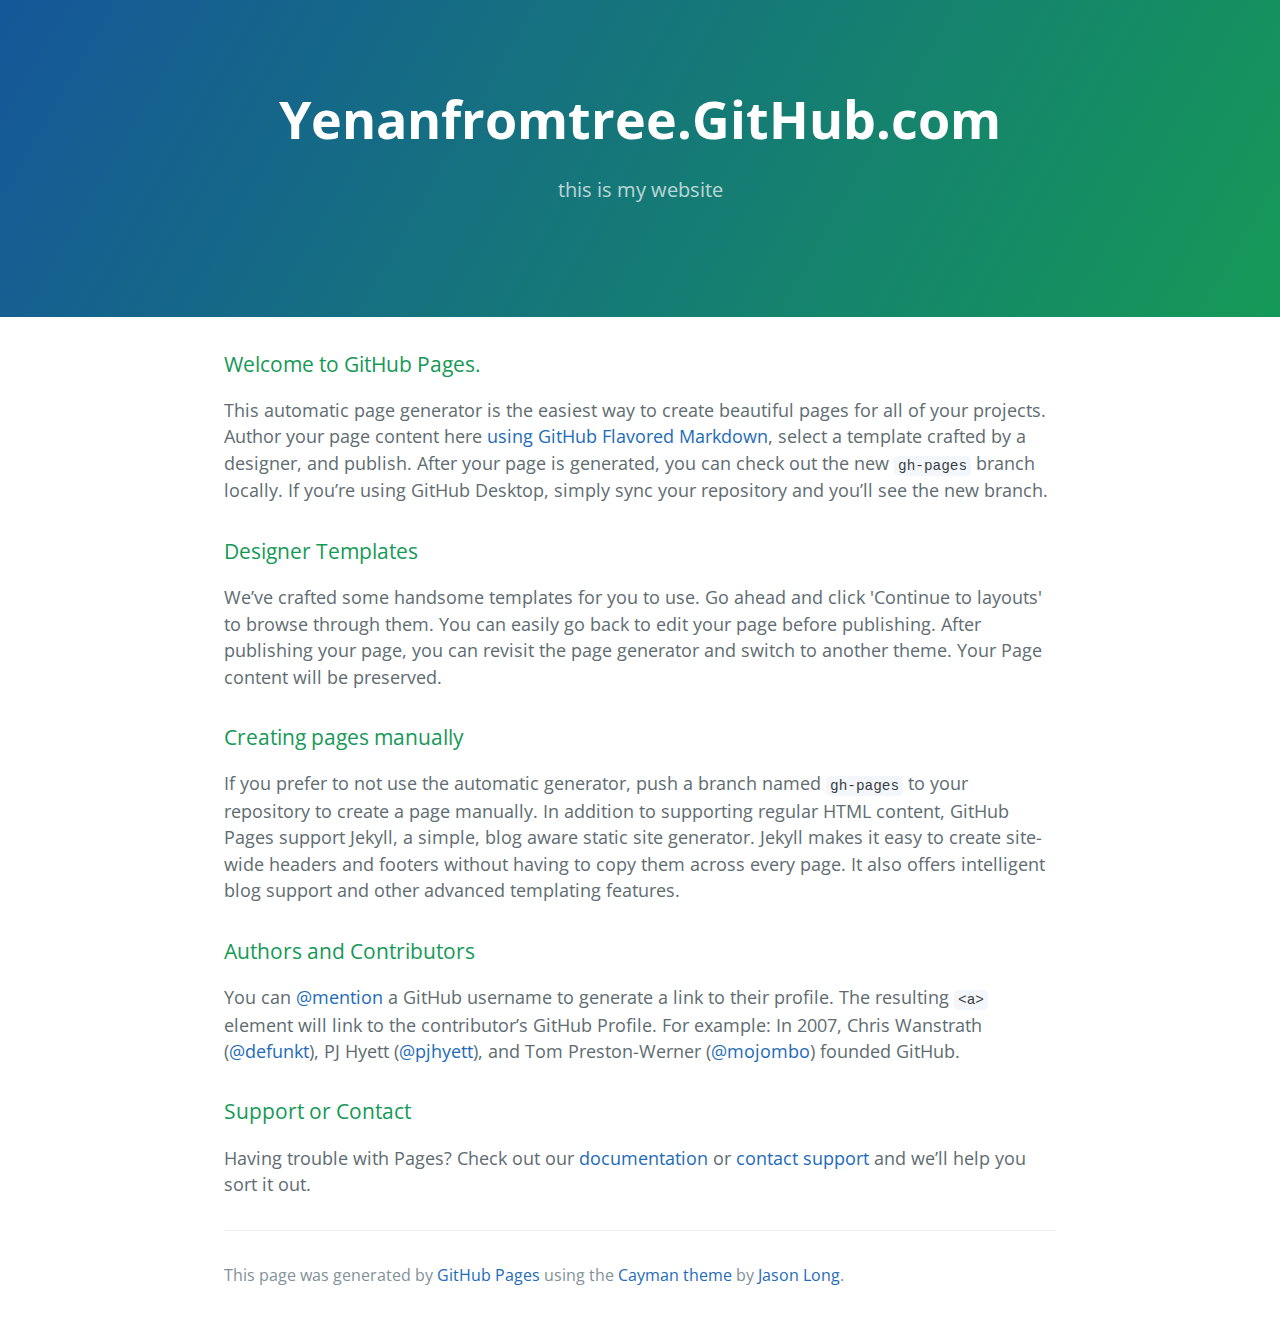
==== index.html @ e23f9ce5 "Replace master branch with page content via GitHub" ====
<!DOCTYPE html>
<html lang="en-us">
  <head>
    <meta charset="UTF-8">
    <title>Yenanfromtree.GitHub.com by yenanfromtree</title>
    <meta name="viewport" content="width=device-width, initial-scale=1">
    <link rel="stylesheet" type="text/css" href="stylesheets/normalize.css" media="screen">
    <link href='https://fonts.googleapis.com/css?family=Open+Sans:400,700' rel='stylesheet' type='text/css'>
    <link rel="stylesheet" type="text/css" href="stylesheets/stylesheet.css" media="screen">
    <link rel="stylesheet" type="text/css" href="stylesheets/github-light.css" media="screen">
  </head>
  <body>
    <section class="page-header">
      <h1 class="project-name">Yenanfromtree.GitHub.com</h1>
      <h2 class="project-tagline">this is my website</h2>
    </section>

    <section class="main-content">
      <h3>
<a id="welcome-to-github-pages" class="anchor" href="#welcome-to-github-pages" aria-hidden="true"><span class="octicon octicon-link"></span></a>Welcome to GitHub Pages.</h3>

<p>This automatic page generator is the easiest way to create beautiful pages for all of your projects. Author your page content here <a href="https://guides.github.com/features/mastering-markdown/">using GitHub Flavored Markdown</a>, select a template crafted by a designer, and publish. After your page is generated, you can check out the new <code>gh-pages</code> branch locally. If you’re using GitHub Desktop, simply sync your repository and you’ll see the new branch.</p>

<h3>
<a id="designer-templates" class="anchor" href="#designer-templates" aria-hidden="true"><span class="octicon octicon-link"></span></a>Designer Templates</h3>

<p>We’ve crafted some handsome templates for you to use. Go ahead and click 'Continue to layouts' to browse through them. You can easily go back to edit your page before publishing. After publishing your page, you can revisit the page generator and switch to another theme. Your Page content will be preserved.</p>

<h3>
<a id="creating-pages-manually" class="anchor" href="#creating-pages-manually" aria-hidden="true"><span class="octicon octicon-link"></span></a>Creating pages manually</h3>

<p>If you prefer to not use the automatic generator, push a branch named <code>gh-pages</code> to your repository to create a page manually. In addition to supporting regular HTML content, GitHub Pages support Jekyll, a simple, blog aware static site generator. Jekyll makes it easy to create site-wide headers and footers without having to copy them across every page. It also offers intelligent blog support and other advanced templating features.</p>

<h3>
<a id="authors-and-contributors" class="anchor" href="#authors-and-contributors" aria-hidden="true"><span class="octicon octicon-link"></span></a>Authors and Contributors</h3>

<p>You can <a href="https://github.com/blog/821" class="user-mention">@mention</a> a GitHub username to generate a link to their profile. The resulting <code>&lt;a&gt;</code> element will link to the contributor’s GitHub Profile. For example: In 2007, Chris Wanstrath (<a href="https://github.com/defunkt" class="user-mention">@defunkt</a>), PJ Hyett (<a href="https://github.com/pjhyett" class="user-mention">@pjhyett</a>), and Tom Preston-Werner (<a href="https://github.com/mojombo" class="user-mention">@mojombo</a>) founded GitHub.</p>

<h3>
<a id="support-or-contact" class="anchor" href="#support-or-contact" aria-hidden="true"><span class="octicon octicon-link"></span></a>Support or Contact</h3>

<p>Having trouble with Pages? Check out our <a href="https://help.github.com/pages">documentation</a> or <a href="https://github.com/contact">contact support</a> and we’ll help you sort it out.</p>

      <footer class="site-footer">

        <span class="site-footer-credits">This page was generated by <a href="https://pages.github.com">GitHub Pages</a> using the <a href="https://github.com/jasonlong/cayman-theme">Cayman theme</a> by <a href="https://twitter.com/jasonlong">Jason Long</a>.</span>
      </footer>

    </section>

  
  </body>
</html>
---- stylesheets/stylesheet.css ----
* {
  box-sizing: border-box; }

body {
  padding: 0;
  margin: 0;
  font-family: "Open Sans", "Helvetica Neue", Helvetica, Arial, sans-serif;
  font-size: 16px;
  line-height: 1.5;
  color: #606c71; }

a {
  color: #1e6bb8;
  text-decoration: none; }
  a:hover {
    text-decoration: underline; }

.btn {
  display: inline-block;
  margin-bottom: 1rem;
  color: rgba(255, 255, 255, 0.7);
  background-color: rgba(255, 255, 255, 0.08);
  border-color: rgba(255, 255, 255, 0.2);
  border-style: solid;
  border-width: 1px;
  border-radius: 0.3rem;
  transition: color 0.2s, background-color 0.2s, border-color 0.2s; }
  .btn + .btn {
    margin-left: 1rem; }

.btn:hover {
  color: rgba(255, 255, 255, 0.8);
  text-decoration: none;
  background-color: rgba(255, 255, 255, 0.2);
  border-color: rgba(255, 255, 255, 0.3); }

@media screen and (min-width: 64em) {
  .btn {
    padding: 0.75rem 1rem; } }

@media screen and (min-width: 42em) and (max-width: 64em) {
  .btn {
    padding: 0.6rem 0.9rem;
    font-size: 0.9rem; } }

@media screen and (max-width: 42em) {
  .btn {
    display: block;
    width: 100%;
    padding: 0.75rem;
    font-size: 0.9rem; }
    .btn + .btn {
      margin-top: 1rem;
      margin-left: 0; } }

.page-header {
  color: #fff;
  text-align: center;
  background-color: #159957;
  background-image: linear-gradient(120deg, #155799, #159957); }

@media screen and (min-width: 64em) {
  .page-header {
    padding: 5rem 6rem; } }

@media screen and (min-width: 42em) and (max-width: 64em) {
  .page-header {
    padding: 3rem 4rem; } }

@media screen and (max-width: 42em) {
  .page-header {
    padding: 2rem 1rem; } }

.project-name {
  margin-top: 0;
  margin-bottom: 0.1rem; }

@media screen and (min-width: 64em) {
  .project-name {
    font-size: 3.25rem; } }

@media screen and (min-width: 42em) and (max-width: 64em) {
  .project-name {
    font-size: 2.25rem; } }

@media screen and (max-width: 42em) {
  .project-name {
    font-size: 1.75rem; } }

.project-tagline {
  margin-bottom: 2rem;
  font-weight: normal;
  opacity: 0.7; }

@media screen and (min-width: 64em) {
  .project-tagline {
    font-size: 1.25rem; } }

@media screen and (min-width: 42em) and (max-width: 64em) {
  .project-tagline {
    font-size: 1.15rem; } }

@media screen and (max-width: 42em) {
  .project-tagline {
    font-size: 1rem; } }

.main-content :first-child {
  margin-top: 0; }
.main-content img {
  max-width: 100%; }
.main-content h1, .main-content h2, .main-content h3, .main-content h4, .main-content h5, .main-content h6 {
  margin-top: 2rem;
  margin-bottom: 1rem;
  font-weight: normal;
  color: #159957; }
.main-content p {
  margin-bottom: 1em; }
.main-content code {
  padding: 2px 4px;
  font-family: Consolas, "Liberation Mono", Menlo, Courier, monospace;
  font-size: 0.9rem;
  color: #383e41;
  background-color: #f3f6fa;
  border-radius: 0.3rem; }
.main-content pre {
  padding: 0.8rem;
  margin-top: 0;
  margin-bottom: 1rem;
  font: 1rem Consolas, "Liberation Mono", Menlo, Courier, monospace;
  color: #567482;
  word-wrap: normal;
  background-color: #f3f6fa;
  border: solid 1px #dce6f0;
  border-radius: 0.3rem; }
  .main-content pre > code {
    padding: 0;
    margin: 0;
    font-size: 0.9rem;
    color: #567482;
    word-break: normal;
    white-space: pre;
    background: transparent;
    border: 0; }
.main-content .highlight {
  margin-bottom: 1rem; }
  .main-content .highlight pre {
    margin-bottom: 0;
    word-break: normal; }
.main-content .highlight pre, .main-content pre {
  padding: 0.8rem;
  overflow: auto;
  font-size: 0.9rem;
  line-height: 1.45;
  border-radius: 0.3rem; }
.main-content pre code, .main-content pre tt {
  display: inline;
  max-width: initial;
  padding: 0;
  margin: 0;
  overflow: initial;
  line-height: inherit;
  word-wrap: normal;
  background-color: transparent;
  border: 0; }
  .main-content pre code:before, .main-content pre code:after, .main-content pre tt:before, .main-content pre tt:after {
    content: normal; }
.main-content ul, .main-content ol {
  margin-top: 0; }
.main-content blockquote {
  padding: 0 1rem;
  margin-left: 0;
  color: #819198;
  border-left: 0.3rem solid #dce6f0; }
  .main-content blockquote > :first-child {
    margin-top: 0; }
  .main-content blockquote > :last-child {
    margin-bottom: 0; }
.main-content table {
  display: block;
  width: 100%;
  overflow: auto;
  word-break: normal;
  word-break: keep-all; }
  .main-content table th {
    font-weight: bold; }
  .main-content table th, .main-content table td {
    padding: 0.5rem 1rem;
    border: 1px solid #e9ebec; }
.main-content dl {
  padding: 0; }
  .main-content dl dt {
    padding: 0;
    margin-top: 1rem;
    font-size: 1rem;
    font-weight: bold; }
  .main-content dl dd {
    padding: 0;
    margin-bottom: 1rem; }
.main-content hr {
  height: 2px;
  padding: 0;
  margin: 1rem 0;
  background-color: #eff0f1;
  border: 0; }

@media screen and (min-width: 64em) {
  .main-content {
    max-width: 64rem;
    padding: 2rem 6rem;
    margin: 0 auto;
    font-size: 1.1rem; } }

@media screen and (min-width: 42em) and (max-width: 64em) {
  .main-content {
    padding: 2rem 4rem;
    font-size: 1.1rem; } }

@media screen and (max-width: 42em) {
  .main-content {
    padding: 2rem 1rem;
    font-size: 1rem; } }

.site-footer {
  padding-top: 2rem;
  margin-top: 2rem;
  border-top: solid 1px #eff0f1; }

.site-footer-owner {
  display: block;
  font-weight: bold; }

.site-footer-credits {
  color: #819198; }

@media screen and (min-width: 64em) {
  .site-footer {
    font-size: 1rem; } }

@media screen and (min-width: 42em) and (max-width: 64em) {
  .site-footer {
    font-size: 1rem; } }

@media screen and (max-width: 42em) {
  .site-footer {
    font-size: 0.9rem; } }
---- stylesheets/github-light.css ----
/*
   Copyright 2014 GitHub Inc.

   Licensed under the Apache License, Version 2.0 (the "License");
   you may not use this file except in compliance with the License.
   You may obtain a copy of the License at

       http://www.apache.org/licenses/LICENSE-2.0

   Unless required by applicable law or agreed to in writing, software
   distributed under the License is distributed on an "AS IS" BASIS,
   WITHOUT WARRANTIES OR CONDITIONS OF ANY KIND, either express or implied.
   See the License for the specific language governing permissions and
   limitations under the License.

*/

.pl-c /* comment */ {
  color: #969896;
}

.pl-c1      /* constant, markup.raw, meta.diff.header, meta.module-reference, meta.property-name, support, support.constant, support.variable, variable.other.constant */,
.pl-s .pl-v /* string variable */ {
  color: #0086b3;
}

.pl-e  /* entity */,
.pl-en /* entity.name */ {
  color: #795da3;
}

.pl-s .pl-s1 /* string source */,
.pl-smi      /* storage.modifier.import, storage.modifier.package, storage.type.java, variable.other, variable.parameter.function */ {
  color: #333;
}

.pl-ent /* entity.name.tag */ {
  color: #63a35c;
}

.pl-k /* keyword, storage, storage.type */ {
  color: #a71d5d;
}

.pl-pds              /* punctuation.definition.string, string.regexp.character-class */,
.pl-s                /* string */,
.pl-s .pl-pse .pl-s1 /* string punctuation.section.embedded source */,
.pl-sr               /* string.regexp */,
.pl-sr .pl-cce       /* string.regexp constant.character.escape */,
.pl-sr .pl-sra       /* string.regexp string.regexp.arbitrary-repitition */,
.pl-sr .pl-sre       /* string.regexp source.ruby.embedded */ {
  color: #183691;
}

.pl-v /* variable */ {
  color: #ed6a43;
}

.pl-id /* invalid.deprecated */ {
  color: #b52a1d;
}

.pl-ii /* invalid.illegal */ {
  background-color: #b52a1d;
  color: #f8f8f8;
}

.pl-sr .pl-cce /* string.regexp constant.character.escape */ {
  color: #63a35c;
  font-weight: bold;
}

.pl-ml /* markup.list */ {
  color: #693a17;
}

.pl-mh        /* markup.heading */,
.pl-mh .pl-en /* markup.heading entity.name */,
.pl-ms        /* meta.separator */ {
  color: #1d3e81;
  font-weight: bold;
}

.pl-mq /* markup.quote */ {
  color: #008080;
}

.pl-mi /* markup.italic */ {
  color: #333;
  font-style: italic;
}

.pl-mb /* markup.bold */ {
  color: #333;
  font-weight: bold;
}

.pl-md /* markup.deleted, meta.diff.header.from-file */ {
  background-color: #ffecec;
  color: #bd2c00;
}

.pl-mi1 /* markup.inserted, meta.diff.header.to-file */ {
  background-color: #eaffea;
  color: #55a532;
}

.pl-mdr /* meta.diff.range */ {
  color: #795da3;
  font-weight: bold;
}

.pl-mo /* meta.output */ {
  color: #1d3e81;
}
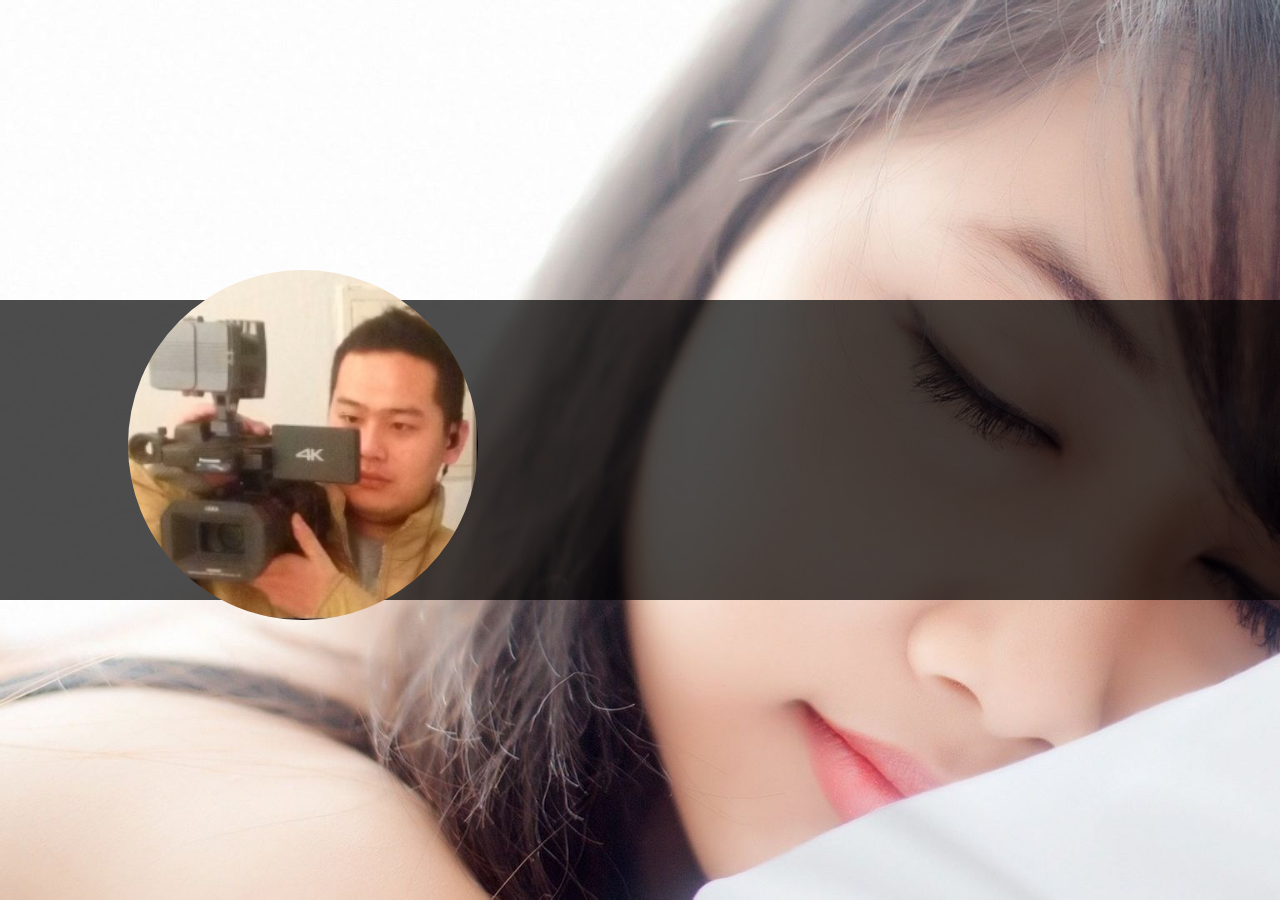
==== commit c5862a03: "update some file" ====
--- a/index.html
+++ b/index.html
@@ -1,53 +1,55 @@
-<!DOCTYPE html>
-<html lang="en-us">
-  <head>
-    <meta charset="UTF-8">
-    <title>Yenanfromtree.GitHub.com by yenanfromtree</title>
-    <meta name="viewport" content="width=device-width, initial-scale=1">
-    <link rel="stylesheet" type="text/css" href="stylesheets/normalize.css" media="screen">
-    <link href='https://fonts.googleapis.com/css?family=Open+Sans:400,700' rel='stylesheet' type='text/css'>
-    <link rel="stylesheet" type="text/css" href="stylesheets/stylesheet.css" media="screen">
-    <link rel="stylesheet" type="text/css" href="stylesheets/github-light.css" media="screen">
-  </head>
-  <body>
-    <section class="page-header">
-      <h1 class="project-name">Yenanfromtree.GitHub.com</h1>
-      <h2 class="project-tagline">this is my website</h2>
-    </section>
-
-    <section class="main-content">
-      <h3>
-<a id="welcome-to-github-pages" class="anchor" href="#welcome-to-github-pages" aria-hidden="true"><span class="octicon octicon-link"></span></a>Welcome to GitHub Pages.</h3>
-
-<p>This automatic page generator is the easiest way to create beautiful pages for all of your projects. Author your page content here <a href="https://guides.github.com/features/mastering-markdown/">using GitHub Flavored Markdown</a>, select a template crafted by a designer, and publish. After your page is generated, you can check out the new <code>gh-pages</code> branch locally. If you’re using GitHub Desktop, simply sync your repository and you’ll see the new branch.</p>
-
-<h3>
-<a id="designer-templates" class="anchor" href="#designer-templates" aria-hidden="true"><span class="octicon octicon-link"></span></a>Designer Templates</h3>
-
-<p>We’ve crafted some handsome templates for you to use. Go ahead and click 'Continue to layouts' to browse through them. You can easily go back to edit your page before publishing. After publishing your page, you can revisit the page generator and switch to another theme. Your Page content will be preserved.</p>
-
-<h3>
-<a id="creating-pages-manually" class="anchor" href="#creating-pages-manually" aria-hidden="true"><span class="octicon octicon-link"></span></a>Creating pages manually</h3>
-
-<p>If you prefer to not use the automatic generator, push a branch named <code>gh-pages</code> to your repository to create a page manually. In addition to supporting regular HTML content, GitHub Pages support Jekyll, a simple, blog aware static site generator. Jekyll makes it easy to create site-wide headers and footers without having to copy them across every page. It also offers intelligent blog support and other advanced templating features.</p>
-
-<h3>
-<a id="authors-and-contributors" class="anchor" href="#authors-and-contributors" aria-hidden="true"><span class="octicon octicon-link"></span></a>Authors and Contributors</h3>
-
-<p>You can <a href="https://github.com/blog/821" class="user-mention">@mention</a> a GitHub username to generate a link to their profile. The resulting <code>&lt;a&gt;</code> element will link to the contributor’s GitHub Profile. For example: In 2007, Chris Wanstrath (<a href="https://github.com/defunkt" class="user-mention">@defunkt</a>), PJ Hyett (<a href="https://github.com/pjhyett" class="user-mention">@pjhyett</a>), and Tom Preston-Werner (<a href="https://github.com/mojombo" class="user-mention">@mojombo</a>) founded GitHub.</p>
-
-<h3>
-<a id="support-or-contact" class="anchor" href="#support-or-contact" aria-hidden="true"><span class="octicon octicon-link"></span></a>Support or Contact</h3>
-
-<p>Having trouble with Pages? Check out our <a href="https://help.github.com/pages">documentation</a> or <a href="https://github.com/contact">contact support</a> and we’ll help you sort it out.</p>
-
-      <footer class="site-footer">
-
-        <span class="site-footer-credits">This page was generated by <a href="https://pages.github.com">GitHub Pages</a> using the <a href="https://github.com/jasonlong/cayman-theme">Cayman theme</a> by <a href="https://twitter.com/jasonlong">Jason Long</a>.</span>
-      </footer>
-
-    </section>
-
-  
-  </body>
-</html>
+<!-- code by 叶川川 -->    	
+<!doctype html> 
+<html> 
+<head> 
+    <meta charset="utf-8"> 
+    <meta name="description" content="网页描述" />
+    <meta name="Keywords" content="关键字" />
+    <style>
+    	*{margin: 0;padding: 0;list-style: none;}
+    	html,body{height: 100%;}
+    	.main{height: 100%;width: 100%;position: relative;overflow: hidden;}
+		.wrap{height: 100%;width: 100%;position: absolute;top: 0;left: 0;}
+		.w100{height: 100%;width: 100%;background: url(./images/p5.jpg);background-size: cover;}
+		.bgv{height: auto;}
+		.posmain{width: 100%;height: 300px;position: absolute;top: 50%;left: 0;margin-top: -150px;}
+		.main-bg{width: 100%;height: 300px;background: black;opacity: 0.7;position: absolute;top: 0;left: 0;}
+		.header{overflow: hidden;}
+		.main-tx{width: 350px;height: 350px;background: #fff;border-radius: 50%;position: absolute;top: -10%;left: 10%;background: url(./images/me.jpg)no-repeat;background-size: cover;opacity: 1;transition-duration: 2s;}
+		.main-tx:hover{transform: rotate(360deg);background: url(./images/ewm.png);background-size: cover;}
+    </style>
+    <script src="./js/move.js"></script>
+    <script>
+    	window.onload=function(){
+    		var owrap=document.getElementById('wrap');
+    		var oh=document.getElementById('header');
+    		var n=0;
+    		document.onclick=function(){
+    			var t=oh.offsetHeight;
+    			n+=t;
+    			move(owrap,{top:(-n)});
+    		}
+    	}
+    </script>
+</head>
+<body>
+    <div class="main">
+    	<div class="wrap" id="wrap">
+	    	<div class="w100 header" id="header">
+	    		<video autoplay loop poster="polina.jpg" class="bgv"style="width: 100%;"> 
+				 <source src="video.webm" type="video/webm">  
+				<source src="video.mp4" type="video/mp4"></video>
+				<div class="posmain">
+					<div class="main-bg"></div>
+					<div class="main-tx" id="tx"></div>
+				</div>
+	    	</div>
+	    	<div class="w100 skill"id="skill"><h2>技能</h2></div>
+	    	<div class="w100 cssworks"id="cssworks"><h2>css作品</h2></div>
+	    	<div class="w100 jsworks" id="jsworks"><h2>js作品</h2></div>
+	    	<div class="w100 html5works"id="h5works"><h2>h5作品</h2></div>
+	    	<div class="w100 contact" id="contact"><h2>练习方式</h2></div>
+    	</div>
+    </div>
+</body>
+</html>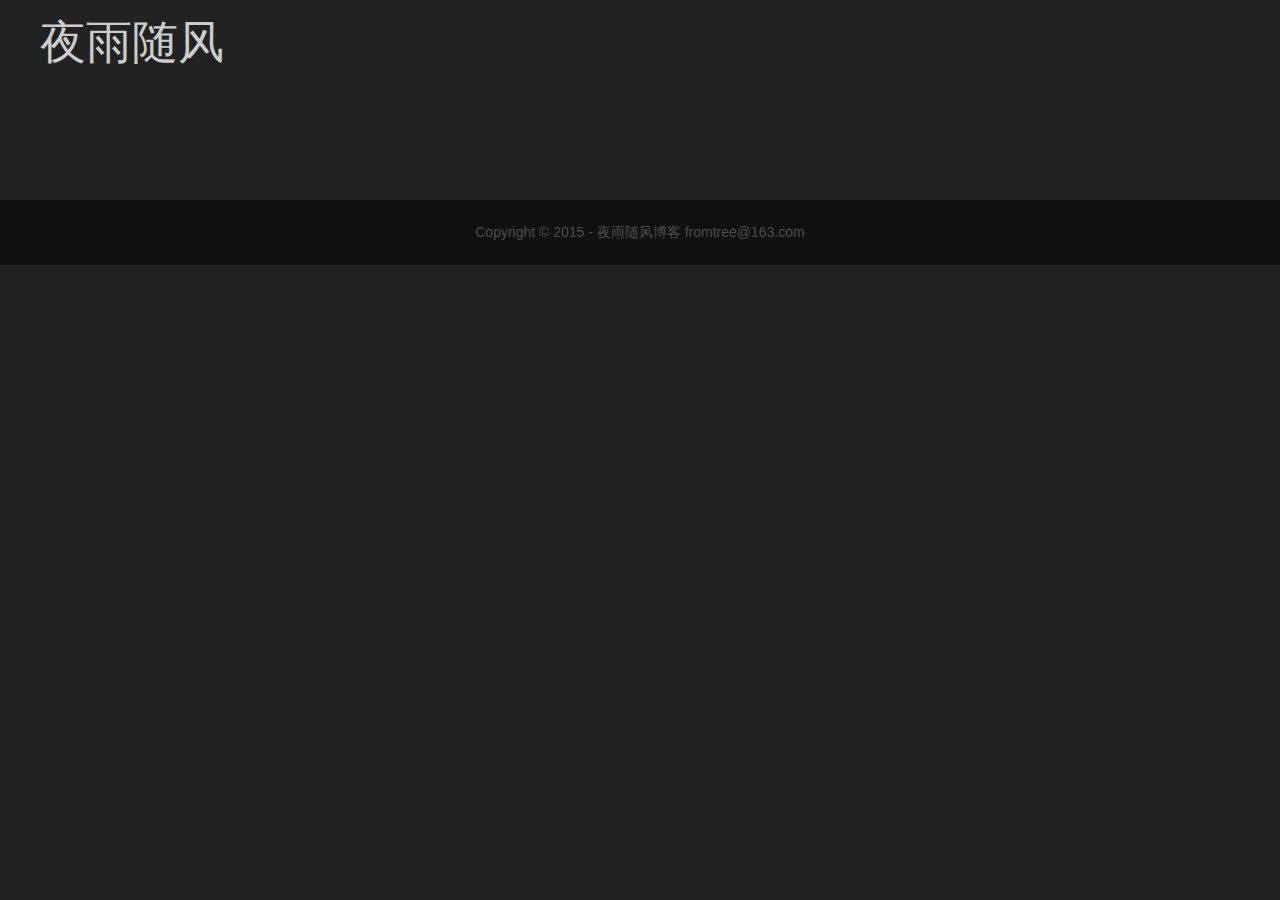
==== commit fc25971a: "update the blog code" ====
--- a/index.html
+++ b/index.html
@@ -1,55 +1,65 @@
-<!-- code by 叶川川 -->    	
-<!doctype html> 
-<html> 
-<head> 
-    <meta charset="utf-8"> 
-    <meta name="description" content="网页描述" />
-    <meta name="Keywords" content="关键字" />
-    <style>
-    	*{margin: 0;padding: 0;list-style: none;}
-    	html,body{height: 100%;}
-    	.main{height: 100%;width: 100%;position: relative;overflow: hidden;}
-		.wrap{height: 100%;width: 100%;position: absolute;top: 0;left: 0;}
-		.w100{height: 100%;width: 100%;background: url(./images/p5.jpg);background-size: cover;}
-		.bgv{height: auto;}
-		.posmain{width: 100%;height: 300px;position: absolute;top: 50%;left: 0;margin-top: -150px;}
-		.main-bg{width: 100%;height: 300px;background: black;opacity: 0.7;position: absolute;top: 0;left: 0;}
-		.header{overflow: hidden;}
-		.main-tx{width: 350px;height: 350px;background: #fff;border-radius: 50%;position: absolute;top: -10%;left: 10%;background: url(./images/me.jpg)no-repeat;background-size: cover;opacity: 1;transition-duration: 2s;}
-		.main-tx:hover{transform: rotate(360deg);background: url(./images/ewm.png);background-size: cover;}
-    </style>
-    <script src="./js/move.js"></script>
-    <script>
-    	window.onload=function(){
-    		var owrap=document.getElementById('wrap');
-    		var oh=document.getElementById('header');
-    		var n=0;
-    		document.onclick=function(){
-    			var t=oh.offsetHeight;
-    			n+=t;
-    			move(owrap,{top:(-n)});
-    		}
-    	}
-    </script>
+﻿<!DOCTYPE html>
+<!--[if lt IE 7 ]><html class="ie ie6" lang="en"> <![endif]-->
+<!--[if IE 7 ]><html class="ie ie7" lang="en"> <![endif]-->
+<!--[if IE 8 ]><html class="ie ie8" lang="en"> <![endif]-->
+<!--[if (gte IE 9)|!(IE)]><!--><html lang="en"> <!--<![endif]-->
+<head>
+	<meta charset="utf-8">
+	<title>zSarah</title>
+	<meta name="description" content="Free Responsive Html5 Css3 Templates | zerotheme.com">
+	<meta name="viewport" content="width=device-width, initial-scale=1, maximum-scale=1">
+  	<link rel="stylesheet" href="css/zerogrid.css">
+	<link rel="stylesheet" href="css/style.css">
+	<link rel="stylesheet" href="css/component.css">
+	<link rel="stylesheet" href="css/responsive.css">
+   
 </head>
 <body>
-    <div class="main">
-    	<div class="wrap" id="wrap">
-	    	<div class="w100 header" id="header">
-	    		<video autoplay loop poster="polina.jpg" class="bgv"style="width: 100%;"> 
-				 <source src="video.webm" type="video/webm">  
-				<source src="video.mp4" type="video/mp4"></video>
-				<div class="posmain">
-					<div class="main-bg"></div>
-					<div class="main-tx" id="tx"></div>
+	<div class="wrap-body">
+
+	<header>
+		<div class="wrap-header zerogrid">
+			<div class="row">
+				<div class="col-1-3">
+					<div id="logo"><h1>夜雨随风</h1></div>	
 				</div>
-	    	</div>
-	    	<div class="w100 skill"id="skill"><h2>技能</h2></div>
-	    	<div class="w100 cssworks"id="cssworks"><h2>css作品</h2></div>
-	    	<div class="w100 jsworks" id="jsworks"><h2>js作品</h2></div>
-	    	<div class="w100 html5works"id="h5works"><h2>h5作品</h2></div>
-	    	<div class="w100 contact" id="contact"><h2>练习方式</h2></div>
-    	</div>
-    </div>
+				<div class="col-2-3">
+					<!-- <nav>
+						<a class="toggleMenu" href="#">Menu</a>
+						<ul class="menu">
+							<li><a href="index.html">Home</a></li>
+							<li><a href="#" class="parent">Categories</a></li>
+							<li><a href="single.html">About</a></li>
+							<li><a href="contact.html">Contact Us</a></li>
+						</ul>
+					</nav> -->
+				</div>
+				
+			</div>
+		</div>
+	</header>
+	<section class="container page-home">
+		<div id="main-content" class="wrap-container zerogrid">
+			
+		</div>
+		
+	<!-- 	<div id="pagination" class="clearfix">
+			<p class="morea"><span>加载更多</span></p>
+		</div> -->	
+	</section>
+
+	<footer>
+		<div class="copyright">
+			<p>Copyright © 2015 - 夜雨随风博客 fromtree@163.com</p>
+		</div>
+	</footer>
+		<div class="textbox">
+		    <div class="ext">×</div>
+		    <div class="textmain"></div>
+		</div>
+	</div>
+
+	<script type="text/javascript" src="js/jquery.min.js"></script>
+	<script type="text/javascript" src="js/navigation.js"></script>
 </body>
 </html>--- a/css/zerogrid.css
+++ b/css/zerogrid.css
@@ -0,0 +1,54 @@
+/*
+Zerotheme.com | Free Html5 Responsive Templates
+Zerogrid - A Single Grid System for Responsive Design
+Author: Kimmy
+Version : 2.1
+Author URI: http://www.zerotheme.com/
+*/
+/* -------------------------------------------- */
+/* ------------------Grid System--------------- */ 
+.zerogrid{ width: 1200px; position: relative; margin: 0 auto; padding: 0px;}
+.zerogrid:after { content: "\0020"; display: block; height: 0; clear: both; visibility: hidden; }
+
+.zerogrid .row{}
+.zerogrid .row:before,.row:after { content: '\0020'; display: block; overflow: hidden; visibility: hidden; width: 0; height: 0; }
+.zerogrid .row:after{clear: both; }
+.zerogrid .row{zoom: 1;}
+
+.zerogrid .wrap-col{margin:10px;}
+
+.zerogrid .col-1-2, .zerogrid .col-1-3, .zerogrid .col-2-3, .zerogrid .col-1-4, .zerogrid .col-2-4, .zerogrid .col-3-4, .zerogrid .col-1-5, .zerogrid .col-2-5, .zerogrid .col-3-5, .zerogrid .col-4-5, .zerogrid .col-1-6, .zerogrid .col-2-6, .zerogrid .col-3-6, .zerogrid .col-4-6, .zerogrid .col-5-6{float:left; display: inline-block;}
+
+.zerogrid .col-full{width:100%;}
+
+.zerogrid .col-1-2{width:50%;}
+
+.zerogrid .col-1-3{width:33.33%;}
+.zerogrid .col-2-3{width:66.66%;}
+
+.zerogrid .col-1-4{width:25%;}
+.zerogrid .col-2-4{width:50%;}
+.zerogrid .col-3-4{width:75%;}
+
+.zerogrid .col-1-5{width:20%;}
+.zerogrid .col-2-5{width:40%;}
+.zerogrid .col-3-5{width:60%;}
+.zerogrid .col-4-5{width:80%;}
+
+.zerogrid .col-1-6{width:16.66%;}
+.zerogrid .col-2-6{width:33.33%;}
+.zerogrid .col-3-6{width:50%;}
+.zerogrid .col-4-6{width:66.66%;}
+.zerogrid .col-5-6{width:83.33%;}
+
+@media only screen and (min-width: 960px) and (max-width: 1199px) {
+	.zerogrid{width:960px;}
+}
+
+@media only screen and (min-width: 768px) and (max-width: 959px) {
+	.zerogrid{width:768px;}
+}
+
+@media only screen and (max-width: 767px) {
+	.zerogrid, .zerogrid .col-1-2, .zerogrid .col-1-3, .zerogrid .col-2-3, .zerogrid .col-1-4, .zerogrid .col-2-4, .zerogrid .col-3-4, .zerogrid .col-1-5, .zerogrid .col-2-5, .zerogrid .col-3-5, .zerogrid .col-4-5, .zerogrid .col-1-6, .zerogrid .col-2-6, .zerogrid .col-3-6, .zerogrid .col-4-6, .zerogrid .col-5-6{width:100%;}
+}
--- a/css/style.css
+++ b/css/style.css
@@ -0,0 +1,100 @@
+
+/* ---------------------------------------------------------------------------- */
+/* ------------------------------------Reset----------------------------------- */
+/* ---------------------------------------------------------------------------- */
+a,abbr,acronym,address,applet,article,aside,audio,b,blockquote,big,body,center,canvas,caption,cite,code,command,datalist,dd,del,details,dfn,dl,div,dt,em,embed,fieldset,figcaption,figure,font,footer,form,h1,h2,h3,h4,h5,h6,header,hgroup,html,i,iframe,img,ins,kbd,keygen,label,legend,li,meter,nav,object,ol,output,p,pre,progress,q,s,samp,section,small,span,source,strike,strong,sub,sup,table,tbody,tfoot,thead,th,tr,tdvideo,tt,u,ul,var{background:transparent;border:0 none;font-size:100%;margin:0;padding:0;border:0;outline:0;vertical-align:top;}ol, ul {list-style:none;}blockquote, q {quotes:none;}table, table td {padding:0;border:none;border-collapse:collapse;}img {vertical-align:top;}embed {vertical-align:top;}
+article, aside, audio, canvas, command, datalist, details, embed, figcaption, figure, footer, header, hgroup, keygen, meter, nav, output, progress, section, source, video {display:block;}
+mark, rp, rt, ruby, summary, time {display:inline;}
+input, textarea {border:0; padding:0; margin:0; outline: 0;}
+iframe {border:0; margin:0; padding:0;}
+input, textarea, select {margin:0; padding:0px;}
+
+.copyrights{text-indent:-9999px;height:0;line-height:0;font-size:0;overflow:hidden;}
+
+/* ---------------------------------------------------------------------------- */
+/* ------------------------------------Html-Body------------------------------- */
+/* ---------------------------------------------------------------------------- */
+html, body {width:100%; padding:0; margin:0;}
+body {background: #222222;color: #4D4D4D;font: 14px/25px Arial, Helvetica, sans-serif;}
+body .wrap-body{}
+
+a{color: #4C4C4C;text-decoration: none;}
+a:hover {opacity: 0.9; text-decoration: none;}
+
+p a{text-decoration: underline;}
+
+.left{float: left!important;}
+.right{float: right!important;}
+
+.clear{content: "\0020"; display: block; height: 0; clear: both; visibility: hidden; }
+.clearfix{}
+.clearfix:after, .clearfix:before{clear: both; content: '\0020'; display: block; visibility: hidden; width: 0; height: 0;}
+
+/* ---------------------------------------------------------------------------- */
+/* -------------------------------------Header--------------------------------- */
+/* ---------------------------------------------------------------------------- */
+.top-header{background: #111111;}
+.top-header .wrap-top{height: 40px;}
+.top-header .top-social{float:left; margin-top: 7px;}
+.top-header .top-search{float: right;}
+.top-header .top-search #search{}/*component.css*/
+
+header {margin-bottom:20px;}
+header .wrap-header{height: 100px;}
+
+header #logo {margin-top: 30px;}
+
+nav{}/*-component.css-*/
+nav .menu{}/*-component.css-*/
+
+
+/* ---------------------------------------------------------------------------- */
+/* -------------------------------------Container------------------------------ */
+/* ---------------------------------------------------------------------------- */
+.container {}
+/*.container .wrap-container{margin: auto;}
+
+#main-content{overflow: hidden;transform: rotateZ(50deg)rotateX(50deg) rotateY(-55deg);}*/
+#sidebar{}
+
+.page-home{perspective: 3000px;}
+.page-home article{
+
+	}/*--component.css--*/
+/*.page-home article:hover{transform:rotateZ(50deg)rotateX(50deg) rotateY(-55deg);transition: 1s;}*/	
+.page-single {}
+.page-single .wrap-container{background: #ffffff;}
+.page-single #main-content{padding: 20px;}
+.page-single #sidebar{padding: 20px;}
+.page-single .art-related{margin-top: 30px; border-top : 1px solid; padding-top: 20px;}
+.page-single .art-related span{font-size: 25px;}
+.page-single .art-related img{display: inline-block; margin-bottom: 10px;}
+.page-single .art-related h4{font-size: 16px; text-transform: capitalize;}
+.page-single article{}/*--component.css--*/
+
+#sidebar .widget{}/*--component.css--*/
+
+/* ---------------------------------------------------------------------------- */
+/* -------------------------------------Footer--------------------------------- */
+/* ---------------------------------------------------------------------------- */
+footer {margin-top:20px; padding-top: 30px;}
+footer .wrap-footer{text-align: center;}
+
+footer h1{font-size: 55px;}
+footer p{margin: 10px;}
+footer .menu-bottom{ margin: auto; text-align: center; display: inline-block;}
+footer .menu-bottom a{text-transform: uppercase; font-weight: bold;}
+footer .menu-bottom ul{list-style: none;}
+footer .menu-bottom ul li{float: left; padding: 5px 15px;}
+
+.copyright{text-align:center; margin-top:50px; background:#111111; padding:10px 0px;}
+#logo h1{font-size: 46px;color: #ccc;font-family: "微软雅黑";font-weight: normal;animation: tab 10s infinite ease-in;}
+@keyframes tab{
+            0%{transform: rotateX(0deg) rotateY(0deg);transform-origin:20% 40%;text-shadow: 0 0px 10px #fff;}
+            40%{transform: rotateX(30deg) rotateY(0deg);transform-origin:20% 40%;text-shadow: 20px 0 40px #fff;}
+            50%{transform: rotateX(0deg) rotateY(360deg);transform-origin:20% 40%;text-shadow: 10px 0 40px #fff;}
+            60%{transform: rotateX(0deg) rotateY(0deg);transform-origin:20% 40%;text-shadow: 10px 0 40px #fff;}
+            100%{transform: rotateX(0deg)  rotateY(0deg);transform-origin:20% 40%;text-shadow: 0 0 10px #fff;}
+}
+.morea{height: 80px;background:#000;text-align: center;line-height: 80px;border-radius: 5px;color: #ccc;font-size: 24px; }
+.listimg{width: 600px;height: 350px;}--- a/css/component.css
+++ b/css/component.css
@@ -0,0 +1,144 @@
+/*
+
+*/
+
+/* ---------------------------------------------------------------------------- */
+/* -------------------------------------Button--------------------------------- */
+/* ---------------------------------------------------------------------------- */
+a.button{cursor: pointer;color: #ffffff;line-height: 14px;font-family: Arial, Helvetica, sans-serif;font-size: 14px;font-weight: bold;	background: #3F3F3F;border:1px solid #ffffff; -webkit-border-radius: 4px;-moz-border-radius: 4px;-khtml-border-radius: 4px;border-radius: 4px;}
+a.button {	display: inline-block;	text-decoration: none;	padding: 6px 12px 6px 12px;}
+a.button:hover{}
+
+/* ---------------------------------------------------------------------------- */
+/* -------------------------------Navigation - Menu---------------------------- */
+/* ---------------------------------------------------------------------------- */
+
+nav { margin-top: 30px;}
+
+.toggleMenu {display: none;background: #666;padding: 10px 15px;color: #C2C1C1; text-transform: uppercase; font-weight: bold;}
+
+.menu {float: right;}
+.menu:before,.menu:after {content: " "; display: table;}
+.menu:after {clear: both;}
+
+.menu ul {list-style: none; width: 9em;}
+.menu a {padding: 10px 20px;color:#C2C1C1; font-size: 16px;}
+.menu li {position: relative;}
+.menu > li {float: left;}
+.menu .parent{background-image: url("../images/downArrow.png");background-repeat: no-repeat;background-position: 95% 50%;}
+.menu > li > a {display: block;}
+.menu li  ul {position: absolute;left: -9999px;}
+.menu > li.hover > ul {left: 0;}
+.menu li li.hover ul {left: 100%;top: 0;}
+.menu li li a {display: block;background: #111111;position: relative;z-index:100;border-top: 1px solid #000000;}
+.menu li li li a {background:#111111;z-index:200;border-top: 1px solid #000000;}
+
+/* ---------------------------------------------------------------------------- */
+/* -------------------------------------Pagination----------------------------- */
+/* ---------------------------------------------------------------------------- */
+#pagination{margin: 30px auto;padding: 0;list-style: none;width: 180px;}
+#pagination li {float: left;margin-right: 10px;}
+#pagination li a {display: block;	text-decoration: none; color: #717171;font: bold 11px Arial, sans-serif;padding: 5px 8px;
+	-webkit-border-radius: 3px;	-moz-border-radius: 3px;	border-radius: 3px;	background: #4D4D4D;}
+#pagination li a.current, #pagination li a:hover {color: #ffffff;	opacity: 0.7;}
+
+/* ---------------------------------------------------------------------------- */
+/* -------------------------------------Search--------------------------------- */
+/* ---------------------------------------------------------------------------- */
+#search {margin: 7px 0;}
+
+#search input[type="text"] {
+    background: url(../images/search-dark.png) no-repeat 10px 6px #444;
+    border: 0 none;
+    font: bold 12px Arial,Helvetica,Sans-serif;
+    color: #777;
+    width: 150px;
+    padding: 6px 15px 6px 35px;
+    -webkit-border-radius: 20px;
+    -moz-border-radius: 20px;
+    border-radius: 20px;
+    text-shadow: 0 2px 2px rgba(0, 0, 0, 0.3);
+    -webkit-box-shadow: 0 1px 0 rgba(255, 255, 255, 0.1), 0 1px 3px rgba(0, 0, 0, 0.2) inset;
+    -moz-box-shadow: 0 1px 0 rgba(255, 255, 255, 0.1), 0 1px 3px rgba(0, 0, 0, 0.2) inset;
+    box-shadow: 0 1px 0 rgba(255, 255, 255, 0.1), 0 1px 3px rgba(0, 0, 0, 0.2) inset;
+    -webkit-transition: all 0.7s ease 0s;
+    -moz-transition: all 0.7s ease 0s;
+    -o-transition: all 0.7s ease 0s;
+    transition: all 0.7s ease 0s;
+    }
+
+/*#search input[type="text"]:focus {width: 200px;}*/
+
+/* ---------------------------------------------------------------------------- */
+/* -------------------------------------Article-------------------------------- */
+/* ---------------------------------------------------------------------------- */
+article{margin-bottom: 30px;}
+article:after, article:before{clear: both; content: '\0020'; display: block; visibility: hidden; width: 0; height: 0;}
+article h2{font-size:30px; line-height:45px; font-weight: bold;text-transform: uppercase;}
+article .line{background: #4D4D4D; height: 5px; width: 100px; margin: 10px auto;}
+article .info{font-style:italic;}
+
+.page-home article{background: #ffffff;}
+.page-home article .art-category{background: #111111;padding: 5px 30px;display: inline-block;color: #ffffff;margin-top:10px;}
+.page-home article .art-content{padding: 20px 60px; text-align: center;}
+.page-home article p{margin: 20px 0px;}
+.page-home article .listimg{height: 350px;}
+.page-home article a.more{text-transform: uppercase; padding-top: 30px; color: #4D4D4D; font-weight: bold;}
+.page-home article a.more:hover{text-decoration: underline;}
+.textbox{position:fixed;top:120px;left:50%;margin-left:-40%;width: 80%;height: 700px; background:rgba(244, 244, 244, 0.92); box-shadow: 0 0 10px #ccc; display: none;}
+.ext{width: 72px;height: 72px;font-size: 60px;position: absolute;top: 18px;right: -18px;cursor: pointer;}
+.textmain{padding-top:80px;height:600px;width: 90%;margin:0 auto;overflow: scroll;}
+.page-single article .art-header{text-align: center; margin-bottom: 50px;}
+.page-single article .art-content{}
+.page-single article img{display: inline-block; margin-bottom: 50px;}
+.page-single article p{margin-bottom:10px;}
+.page-single article .info{font-style:italic;}
+.page-single article .tag{margin-top: 50px; padding-top: 20px; font-weight: bold; }
+.page-single article .tag span{float: left; padding-right: 10px;}
+.page-single article .tag ul{list-style: none; float: left;}
+.page-single article .tag li{float: left;}
+.page-single article .tag a{background: #111111;padding: 10px 20px;margin-right: 5px;margin-bottom: 10xp;}
+
+/* ---------------------------------------------------------------------------- */
+/* -------------------------------------Widget--------------------------------- */
+/* ---------------------------------------------------------------------------- */
+.widget {margin-bottom: 40px; text-align: center;}
+.widtget:after, .widget:before{clear: both; content: '\0020'; display: block; visibility: hidden; width: 0; height: 0;}
+
+.widget .wid-header{margin-bottom: 20px;}
+.widget .wid-header h4{font-size:16px; border-bottom:1px solid #4D4D4D; display: inline-block; padding: 0 15px 5px 15px; text-transform: uppercase; font-weight: normal;}
+
+.widget .wid-content{padding:5px;}
+
+
+
+#sidebar .widget.wid-posts{}
+#sidebar .widget.wid-posts .post{margin-bottom: 20px;}
+#sidebar .widget.wid-posts .post:after, .widget.wid-posts .post:before{clear: both; content: '\0020'; display: block; visibility: hidden; width: 0; height: 0;}
+#sidebar .widget.wid-posts h6{ font-size:14px; font-weight:normal;}
+#sidebar .widget.wid-posts img{display: inline-block; max-width:150px;}
+#sidebar .widget.wid-posts p{color:#A3A3A3; font-style:italic;}
+
+#sidebar .widget.wid-menu{}
+#sidebar .widget.wid-menu ul{ font-size:14px; list-style-type:none; margin-left:20px;}
+#sidebar .widget.wid-menu ul li{padding:5px;}
+
+#sidebar .widget.wid-label{}
+#sidebar .widget.wid-label a{margin-right: 5px;}
+#sidebar .widget.wid-label a:hover{text-decoration: underline;}
+
+
+/* ---------------------------------------------------------------------------- */
+/* -------------------------------------Contact-------------------------------- */
+/* ---------------------------------------------------------------------------- */
+
+#contact_form {border-radius:4px;-webkit-border-radius:4px;-moz-border-radius:4px;background:#F9F9F9;padding:25px;}
+
+#ff label {cursor:pointer;margin:4px 0;display:block;font-weight:800;}
+
+input {	display:block;width:90%;border-radius:4px;-webkit-border-radius:4px;-moz-border-radius:4px;background-color:#f4f4f4; color:#000;	border:1px solid #5f5f5f;padding:10px;	margin-bottom:25px;}
+
+textarea {display:block;width:90%;height:200px; border-radius:4px;-webkit-border-radius:4px;-moz-border-radius:4px;background-color:#f4f4f4; color:#000;	border:1px solid #5f5f5f;padding:10px;	margin-bottom:25px;}
+
+.sendButton {cursor:pointer;background-color:#222222;-webkit-border-radius:16px;-moz-border-radius:16px;border-radius:16px;	color:#ffffff;width:25%;	font-weight:bold;}
+.sendButton:hover {	opacity: 0.8;}
--- a/css/responsive.css
+++ b/css/responsive.css
@@ -0,0 +1,39 @@
+/*
+
+*/
+
+html {?webkit-text-size-adjust: none;}
+.video embed,.video object,.video iframe {�width: 100%;��height: auto;}
+img{max-width:100%;	height: auto;width: auto\9; /* ie8 */}
+
+
+
+
+@media only screen and (min-width: 960px) and (max-width: 1199px) {
+	.page-home article img{height: 380px;}
+}
+
+@media only screen and (min-width: 768px) and (max-width: 959px) {
+	.page-home article img{height: 430px;}
+}
+
+@media only screen and (max-width: 767px) {
+	.menu {float: none;}
+	.menu a {border-bottom: 1px solid #1111111;}
+    .toggleMenu.active {display: block;}
+    .menu > li {float: none;}
+    .menu > li > .parent {background-position: 95% 50%;}
+    .menu li li .parent {background-image: url("../images/downArrow.png"); background-repeat: no-repeat; background-position: 95% 50%;}
+    .menu ul {display: block; width: 100%;}
+   .menu > li.hover > ul , .menu li li.hover ul {position: static;}
+   
+   
+   .top-header{padding: 0 10px;}
+	header {margin-top: 0px;height:200px;}
+	header #logo{margin-left: 10px;}
+	.container {display: inline-block;}/*Fix Menu*/
+	
+	.page-single .art-related img{max-width: 230px;}
+	
+	.page-home article img{height: auto;}
+}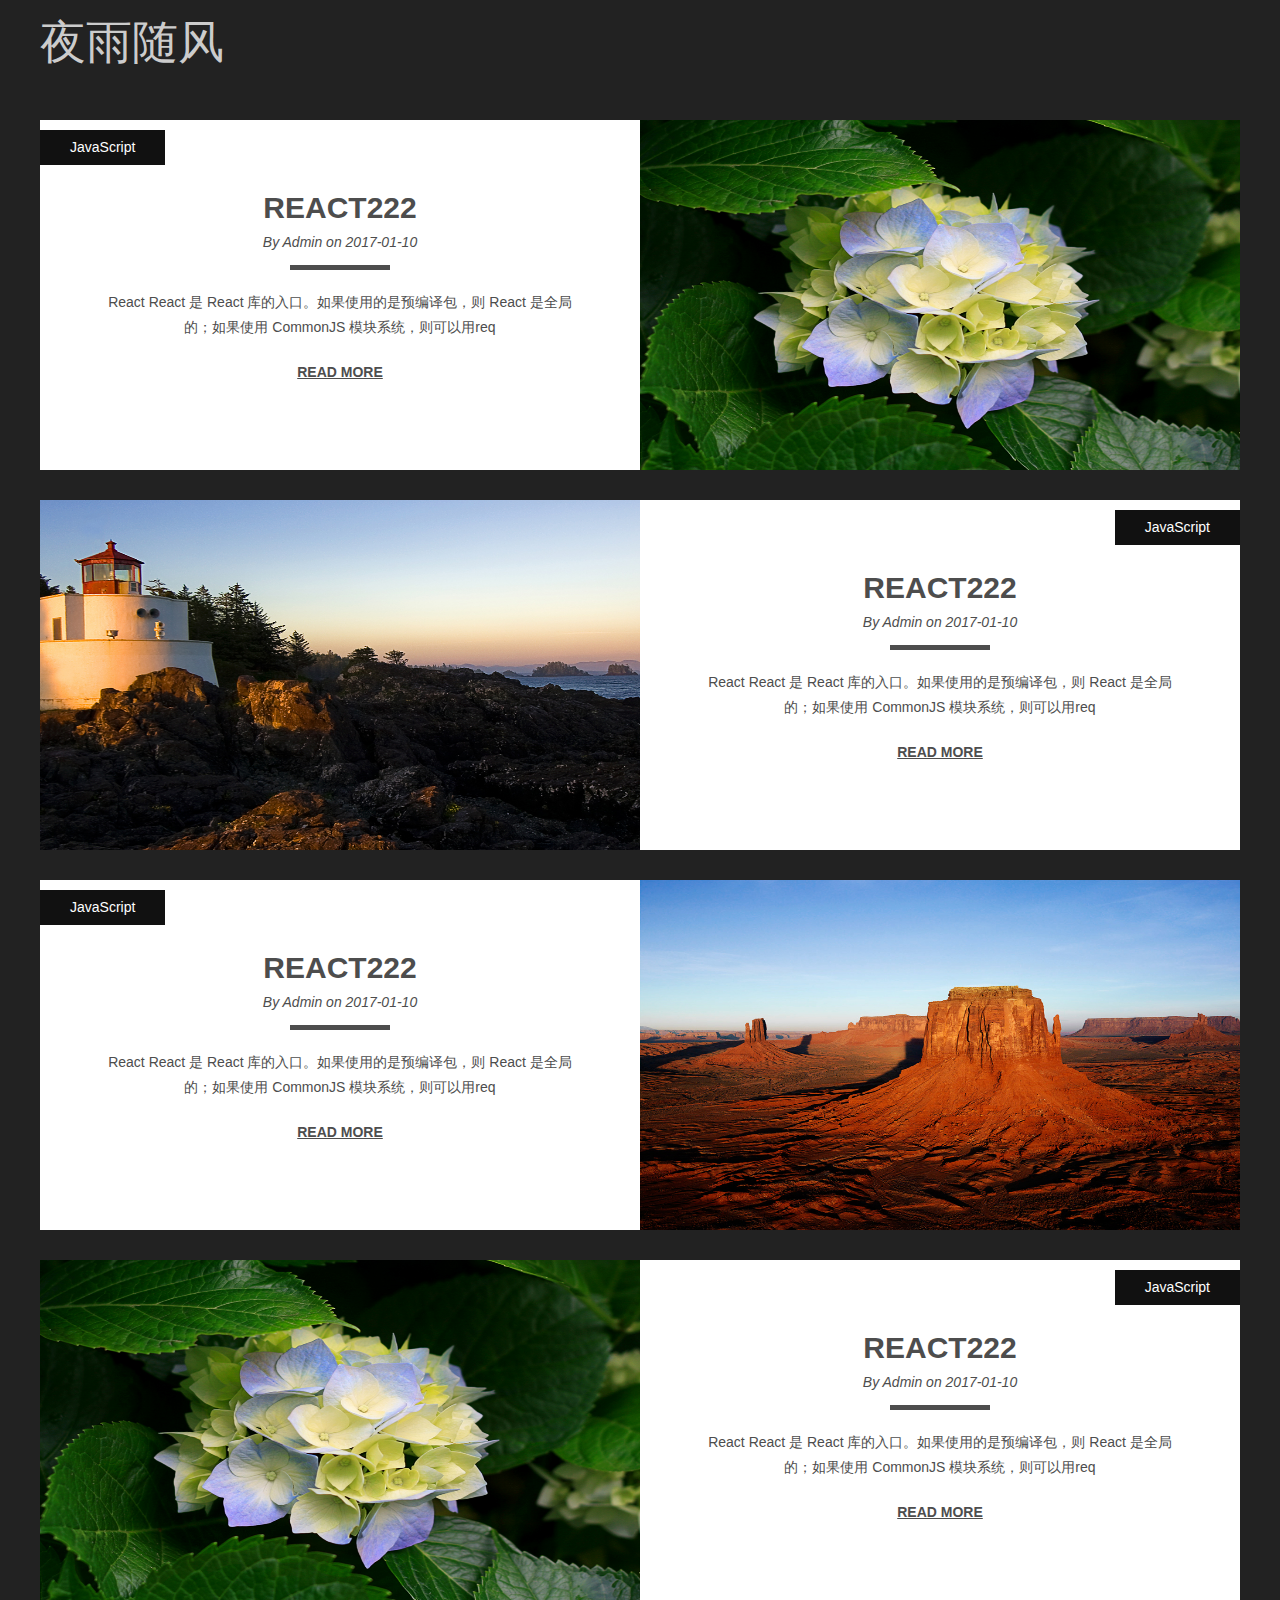
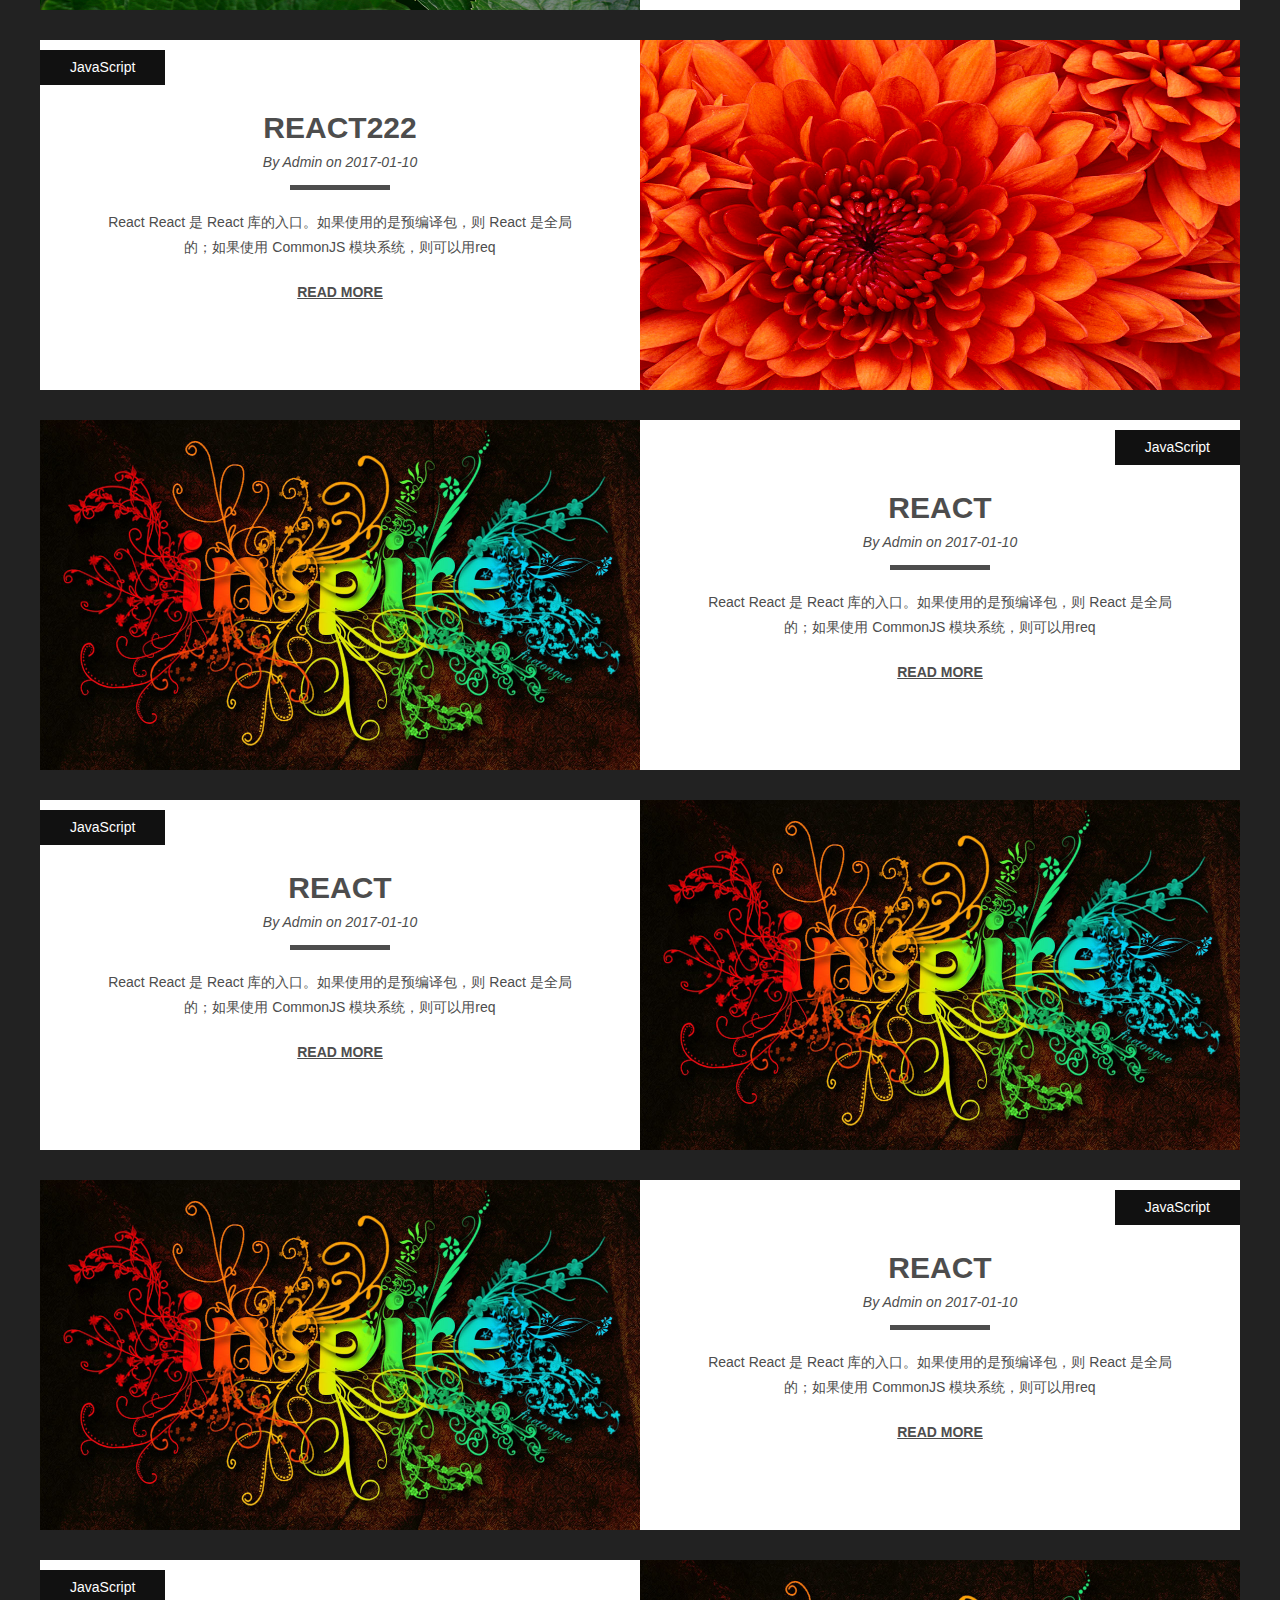
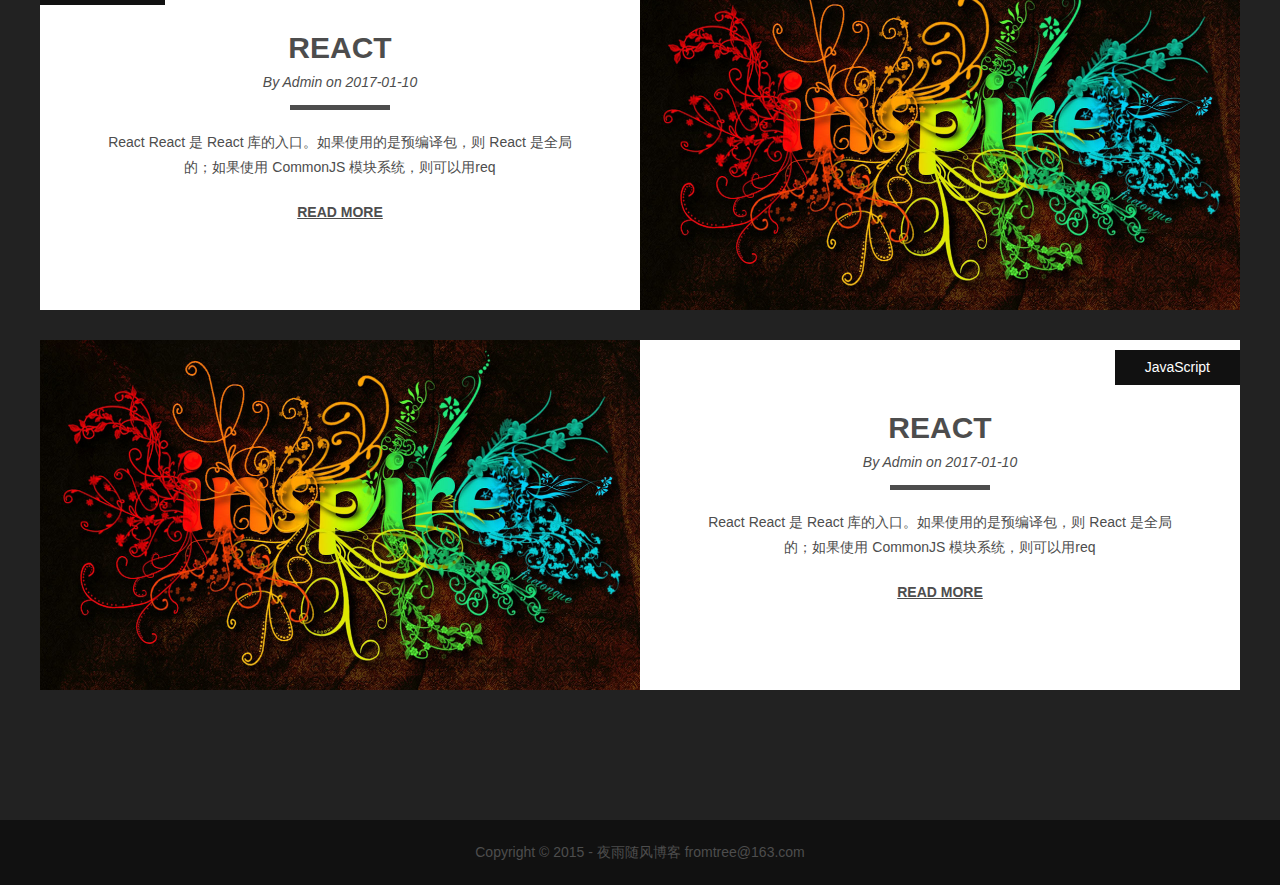
==== commit 5c517eea: "debug" ====
--- a/index.html
+++ b/index.html
@@ -5,7 +5,7 @@
 <!--[if (gte IE 9)|!(IE)]><!--><html lang="en"> <!--<![endif]-->
 <head>
 	<meta charset="utf-8">
-	<title>zSarah</title>
+	<title>夜雨随风静态博客</title>
 	<meta name="description" content="Free Responsive Html5 Css3 Templates | zerotheme.com">
 	<meta name="viewport" content="width=device-width, initial-scale=1, maximum-scale=1">
   	<link rel="stylesheet" href="css/zerogrid.css">
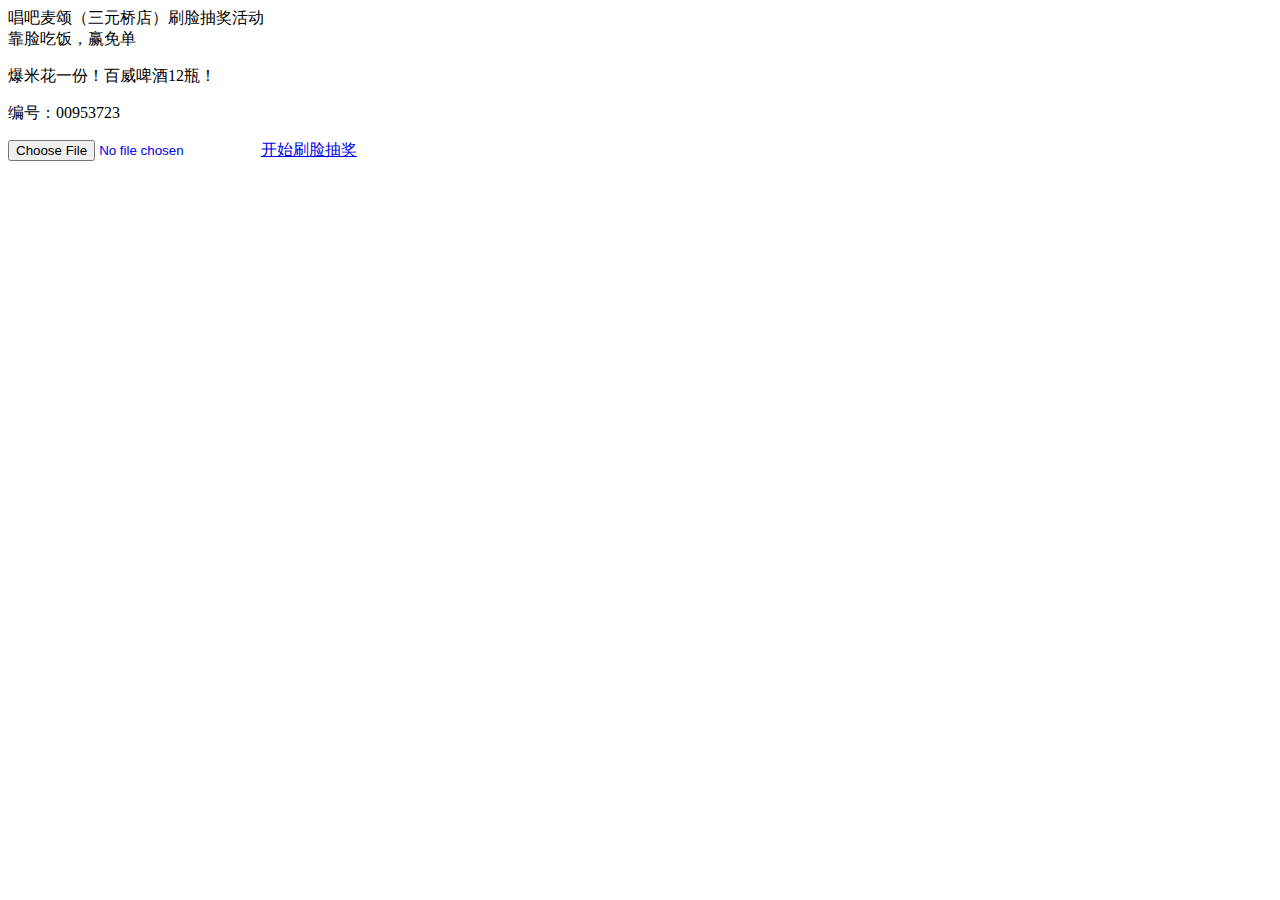
==== commit 13604018: "add play" ====
--- a/index.html
+++ b/index.html
@@ -1,65 +1,136 @@
-﻿<!DOCTYPE html>
-<!--[if lt IE 7 ]><html class="ie ie6" lang="en"> <![endif]-->
-<!--[if IE 7 ]><html class="ie ie7" lang="en"> <![endif]-->
-<!--[if IE 8 ]><html class="ie ie8" lang="en"> <![endif]-->
-<!--[if (gte IE 9)|!(IE)]><!--><html lang="en"> <!--<![endif]-->
+<!DOCTYPE html>
+<html>
 <head>
-	<meta charset="utf-8">
-	<title>夜雨随风静态博客</title>
-	<meta name="description" content="Free Responsive Html5 Css3 Templates | zerotheme.com">
-	<meta name="viewport" content="width=device-width, initial-scale=1, maximum-scale=1">
-  	<link rel="stylesheet" href="css/zerogrid.css">
-	<link rel="stylesheet" href="css/style.css">
-	<link rel="stylesheet" href="css/component.css">
-	<link rel="stylesheet" href="css/responsive.css">
-   
+    <meta charset="utf-8">
+    <meta name="viewport" content="width=device-width,initial-scale=1,minimum-scale=1,maximum-scale=1,user-scalable=no" />
+    <title></title>
+    <script src="js/mui.min.js"></script>
+    <link href="css/mui.min.css" rel="stylesheet"/>
+    <link rel="stylesheet" type="text/css" href="css/main.css"/>
+    <script src="https://code.jquery.com/jquery-3.2.1.min.js"></script>
+    <script src="js/tracking.js"></script>
+    <script src="js/data/face-min.js"></script>
+    <script src="js/data/eye-min.js"></script>
+    <script src="js/data/mouth-min.js"></script>
+    <script type="text/javascript" charset="utf-8">
+      	mui.init();
+    </script>
 </head>
 <body>
-	<div class="wrap-body">
+	<audio src=" " id="play" autoplay="autoplay"></audio>
+    <!-- <div class="rotate"></div> -->
+    <div class="topbar">唱吧麦颂（三元桥店）刷脸抽奖活动</div>
+    <div class="box">
+        <div class="text">靠脸吃饭，赢免单</div>
+    </div>
 
-	<header>
-		<div class="wrap-header zerogrid">
-			<div class="row">
-				<div class="col-1-3">
-					<div id="logo"><h1>夜雨随风</h1></div>	
-				</div>
-				<div class="col-2-3">
-					<!-- <nav>
-						<a class="toggleMenu" href="#">Menu</a>
-						<ul class="menu">
-							<li><a href="index.html">Home</a></li>
-							<li><a href="#" class="parent">Categories</a></li>
-							<li><a href="single.html">About</a></li>
-							<li><a href="contact.html">Contact Us</a></li>
-						</ul>
-					</nav> -->
-				</div>
-				
-			</div>
-		</div>
-	</header>
-	<section class="container page-home">
-		<div id="main-content" class="wrap-container zerogrid">
-			
-		</div>
-		
-	<!-- 	<div id="pagination" class="clearfix">
-			<p class="morea"><span>加载更多</span></p>
-		</div> -->	
-	</section>
+    <div id="imgbox">
+        <!-- <img src="./scan.gif" alt="" class="scan"> -->
+    </div>
+    <div class="jp">
+        <p class="jpnr">爆米花一份！百威啤酒12瓶！</p>
+        <p class="num">编号：00953723</p>
+    </div>
+    <div class="btn">
+        <!-- <input type="file" multiple accept="capture=camera" onchange="imagePreview(this)"> -->
+        <a href="javascript:;" class="a-upload" id="btn">
+            <input type="file" accept="capture=camera" id="input" name="">开始刷脸抽奖
+        </a>
+    </div>
+</body>
+<script>
+	window.onload = function () {
+		 $("audio")[0].play();
+        var data=[
+            '么么哒，毛绒小熊送给你！',
+            '送你一条充电线，以后不怕没电了',
+            '哇！本次消费免单！',
+            '给你个大果盘，补充vc吧！',
+            '你的人生道路缺一个手电筒照亮',
+            '额。。没有找到和你的气质相符的奖品',
+            '送你一个杯子，希望你能保存一辈子',
+        ]
+        function sbimg() {
+            var img = document.getElementById('pic');
+            var tracker = new tracking.ObjectTracker(['face']);
+            tracker.setStepSize(1.7);
+            tracking.track('#pic', tracker);
+            tracker.on('track', function (event) {
 
-	<footer>
-		<div class="copyright">
-			<p>Copyright © 2015 - 夜雨随风博客 fromtree@163.com</p>
-		</div>
-	</footer>
-		<div class="textbox">
-		    <div class="ext">×</div>
-		    <div class="textmain"></div>
-		</div>
-	</div>
+                event.data.forEach(function (rect) {
+                    window.plot(rect.x, rect.y, rect.width, rect.height);
+                });
+                if (event.data.length == 0) {
+                    console.log('未识别到人脸', event.data)
+                    $('#play').attr('src', './MP3/nopople.mp3');
+                } else if (event.data.length >= 2) {
+                    console.log('请不相干的人走开', event.data)
+                    $('#play').attr('src', './MP3/morepople.mp3');
+                } else {
+                    console.log('识别成功！', event.data)
+                    $('#play').attr('src', './MP3/isok.mp3');
+                    $('.jp').addClass('active');
+                    $('.num').html('编号：'+Date.parse(new Date()));
+                    $('.jpnr').html(data[Math.floor(Math.random()*6)])
+                }
+            });
 
-	<script type="text/javascript" src="js/jquery.min.js"></script>
-	<script type="text/javascript" src="js/navigation.js"></script>
-</body>
+            window.plot = function (x, y, w, h) {
+                var rect = document.createElement('div');
+                document.querySelector('#imgbox').appendChild(rect);
+                rect.classList.add('rect');
+                rect.style.width = w + 'px';
+                rect.style.height = h + 'px';
+                rect.style.left = (img.offsetLeft + x) + 'px';
+                rect.style.top = (img.offsetTop + y) + 'px';
+
+
+            };
+        }
+        $('#input').change(function () {
+            imagePreview($('#input')[0])
+        })
+        function imagePreview(input) {
+            var files = input.files;
+            // 假设 "preview" 是将要展示图片的 div
+            var preview = document.getElementById('imgbox');
+            preview.innerHTML = '';
+            $('.jp').removeClass('active');
+            for (var i = 0; i < files.length; i++) {//预览新添加的图片
+                var file = files[i];
+                var imageType = /^image\//;
+                var img = document.createElement("img");
+                img.classList.add("obj");
+                img.id = 'pic';
+                img.file = file;
+                preview.appendChild(img);
+                var reader = new FileReader();
+                reader.onload = (function (aImg) {
+                    return function (e) {
+                        console.log(aImg)
+                        aImg.width = 180
+                        aImg.height = 320
+                        aImg.src = e.target.result;
+                        // console.log(e.target.result);
+                        $('#play').attr('src', './MP3/shibie.mp3');
+                        $('#imgbox').append('<img src="./scan.gif" alt="" class="scan">');
+                        setTimeout(function () {
+                            $('.scan').remove();
+                            sbimg();
+
+                        }, 3000)
+
+                    };
+                })(img);
+                reader.readAsDataURL(file);
+
+            }
+            $('#imgbox img').attr('id', 'pic');
+        }
+
+        $('#btn').click(function () {
+            $('#play').attr('src', './MP3/check.mp3')
+        })
+    }
+</script>
 </html>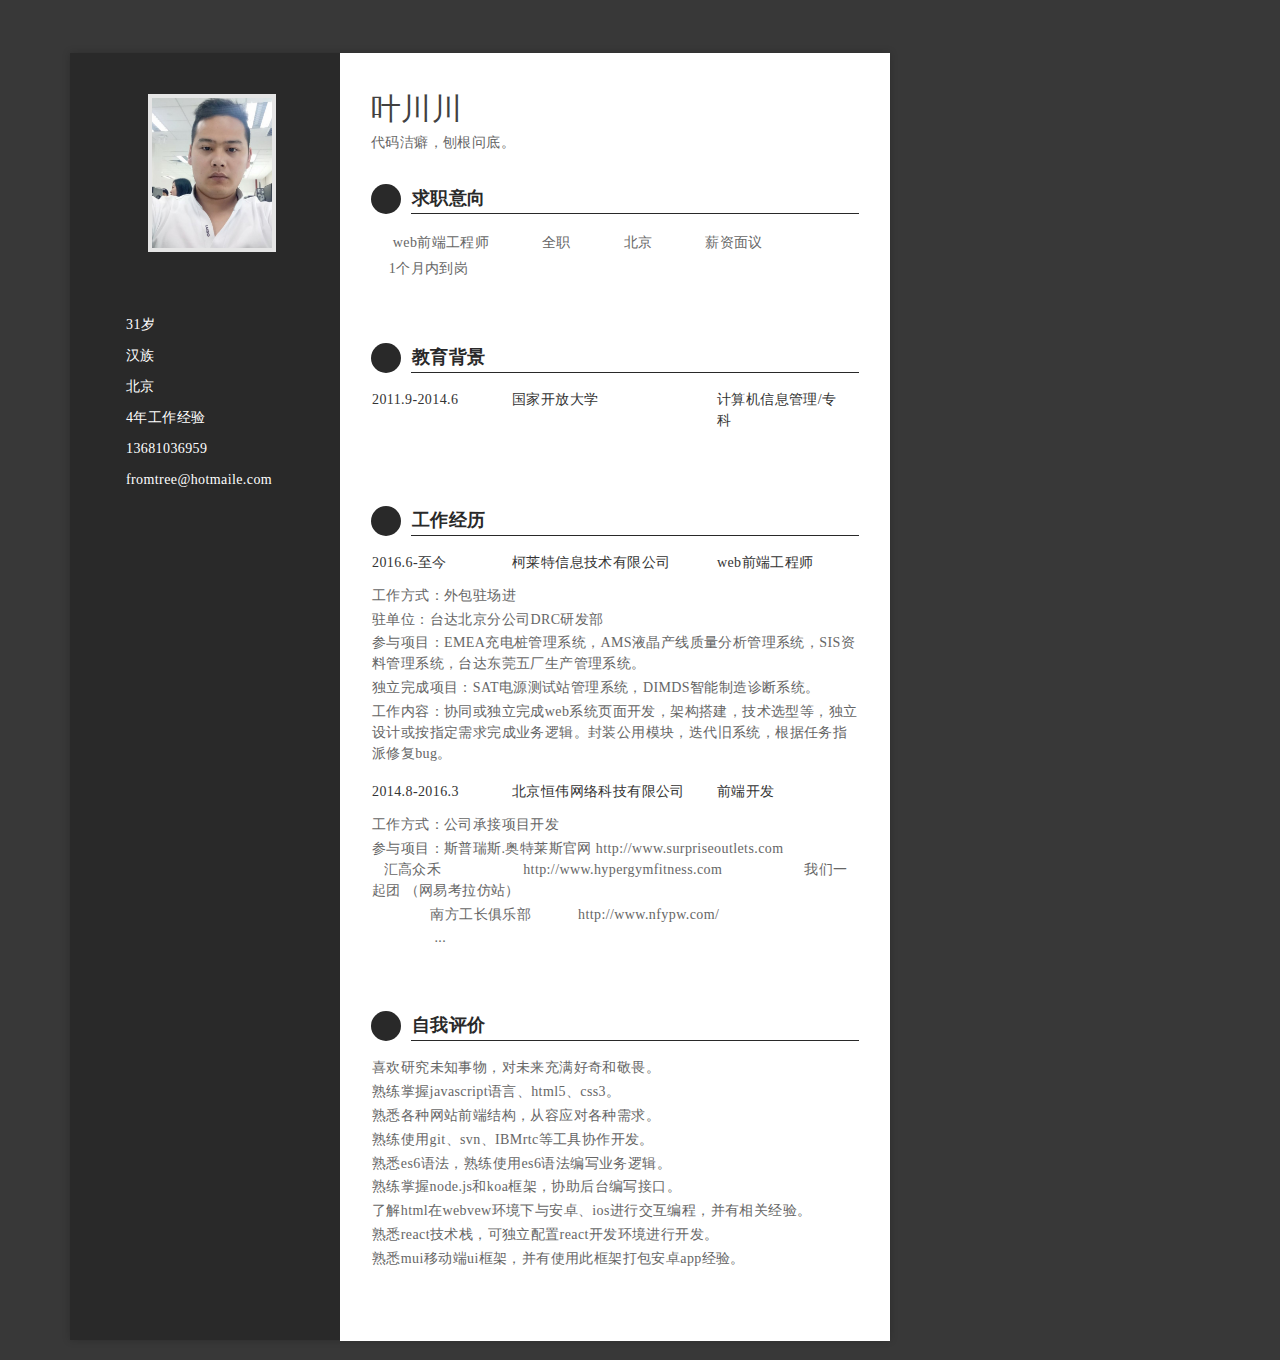
==== commit 21c64ea2: "substart" ====
--- a/index.html
+++ b/index.html
@@ -1,136 +1,433 @@
 <!DOCTYPE html>
-<html>
-<head>
-    <meta charset="utf-8">
-    <meta name="viewport" content="width=device-width,initial-scale=1,minimum-scale=1,maximum-scale=1,user-scalable=no" />
-    <title></title>
-    <script src="js/mui.min.js"></script>
-    <link href="css/mui.min.css" rel="stylesheet"/>
-    <link rel="stylesheet" type="text/css" href="css/main.css"/>
-    <script src="https://code.jquery.com/jquery-3.2.1.min.js"></script>
-    <script src="js/tracking.js"></script>
-    <script src="js/data/face-min.js"></script>
-    <script src="js/data/eye-min.js"></script>
-    <script src="js/data/mouth-min.js"></script>
-    <script type="text/javascript" charset="utf-8">
-      	mui.init();
-    </script>
+<!-- saved from url=(0052)http://www.500d.me/cvresume/4891009840/?rclid=153568 -->
+<html class="cv-preview"><head><meta http-equiv="Content-Type" content="text/html; charset=UTF-8">
+    
+    <meta name="ROBOTS" content="noindex,nofollow">
+    <meta name="robots" content="noarchive">
+    <title>前端开发-叶川川简历</title>
+
+<link href="./files/cropper.min.css" rel="stylesheet">
+<link rel="stylesheet" href="./files/layer.css">
+<link rel="stylesheet" href="./files/base.css">
+<link rel="stylesheet" href="./files/common.css">
+<link rel="stylesheet" href="./files/common(1).css">
+<link rel="stylesheet" href="./files/parts_css.css">
+
+
+
+
+
+<link rel="stylesheet" href="./files/layer(1).css" id="layui_layer_skinlayercss" style="">
+
+
+
+<link rel="stylesheet" href="./files/jm0203.css">
+    
 </head>
-<body>
-	<audio src=" " id="play" autoplay="autoplay"></audio>
-    <!-- <div class="rotate"></div> -->
-    <div class="topbar">唱吧麦颂（三元桥店）刷脸抽奖活动</div>
-    <div class="box">
-        <div class="text">靠脸吃饭，赢免单</div>
+<body class="cv-preview" style="">
+
+
+
+
+
+
+
+
+    <div class="wbdCv-container resume">
+        <div class="mobile-head"></div>
+        			<div class="wbdCv-baseStyle" id="resume_base" data_color="j6" data_font_name="yahei" data_font_size="14" data_line_height="0.2" data_font_type="0" resume_sort="{&quot;left&quot;:[&quot;resume_head&quot;,&quot;base_info&quot;,&quot;base_home&quot;,&quot;base_social&quot;,&quot;resume_skill&quot;,&quot;resume_hobby&quot;],&quot;top&quot;:[],&quot;right&quot;:[&quot;resume_name&quot;,&quot;resume_job_preference&quot;,&quot;resume_edu&quot;,&quot;resume_work&quot;,&quot;resume_internship&quot;,&quot;resume_volunteer&quot;,&quot;resume_project&quot;,&quot;resume_honor&quot;,&quot;resume_summary&quot;,&quot;resume_portfolio&quot;,&quot;resume_qrcode&quot;],&quot;bottom&quot;:[]}" wap_resume_sort="" template_set="{&quot;left&quot;:[{&quot;key&quot;:&quot;resume_head&quot;,&quot;isShow&quot;:true},{&quot;key&quot;:&quot;base_info&quot;,&quot;isShow&quot;:true},{&quot;key&quot;:&quot;base_home&quot;,&quot;isShow&quot;:true},{&quot;key&quot;:&quot;base_social&quot;,&quot;isShow&quot;:true},{&quot;key&quot;:&quot;resume_skill&quot;,&quot;isShow&quot;:true},{&quot;key&quot;:&quot;resume_hobby&quot;,&quot;isShow&quot;:true}],&quot;top&quot;:[],&quot;right&quot;:[{&quot;key&quot;:&quot;resume_name&quot;,&quot;isShow&quot;:true},{&quot;key&quot;:&quot;resume_job_preference&quot;,&quot;isShow&quot;:true},{&quot;key&quot;:&quot;resume_edu&quot;,&quot;isShow&quot;:true},{&quot;key&quot;:&quot;resume_work&quot;,&quot;isShow&quot;:true},{&quot;key&quot;:&quot;resume_internship&quot;,&quot;isShow&quot;:false},{&quot;key&quot;:&quot;resume_volunteer&quot;,&quot;isShow&quot;:false},{&quot;key&quot;:&quot;resume_project&quot;,&quot;isShow&quot;:false},{&quot;key&quot;:&quot;resume_honor&quot;,&quot;isShow&quot;:false},{&quot;key&quot;:&quot;resume_summary&quot;,&quot;isShow&quot;:true},{&quot;key&quot;:&quot;resume_portfolio&quot;,&quot;isShow&quot;:false},{&quot;key&quot;:&quot;resume_recoment&quot;,&quot;isShow&quot;:false},{&quot;key&quot;:&quot;resume_qrcode&quot;,&quot;isShow&quot;:false}],&quot;bottom&quot;:[]}" data_itemid="206" data-modal_margin="1">
+				<!--封面模块-->
+				
+                <!--自荐书模块-->
+				
+				<div class="wbdCv-resume clearfix" style="height: 1287px; min-height: 1160px;">
+					<div class="wbdCv-baseTop"></div>
+					<div class="wbdCv-baseLeft" id="foo"><div class="headItem moduleItem resume_sort template_css " data-size="rectangle" id="resume_head">
+							<dl>
+								<dt class="clearfix">
+									<a class="wbdfont divIconFont" for-key="resume_head"></a>
+									<span><div class="item-title module_item_title" contenteditable="false" data-placeholder="头像" data-textlang="head">头像</div></span>
+								</dt>
+								<dd class="clearfix">
+                                    
+									<div class="head-con">
+										<div class="img-preview"><img src="./files/d47daf9c-ae74-4ce5-80c8-8706d408923d.png"></div>
+									</div>
+								</dd>
+							</dl>
+						</div><div class="infoItem bInfoItem moduleItem resume_sort template_css" id="base_info">
+							<dl>
+								<dt class="clearfix">
+									<a class="wbdfont divIconFont" for-key="base_info"></a>
+									<span><div class="resume_lang module_item_title" for-key="info_title" contenteditable="false" data-placeholder="基本信息" data-placelang="baseMsg" data-textlang="baseMsg">基本信息</div></span>
+								</dt>
+								<dd class="clearfix">		
+									<div class="info-con">
+										<!-- 渲染时 从工作年限开始没有内容的 div 添加 hidden 类  身高 & 体重 要加小写单位 -->
+										<div class="info-sex info-list moduleItemList hidden" id="sex"><a class="wbdfont divIconFont" for-key="sex"></a><span class="500dtongji" data_track="-基本信息（其他）-点击模块编辑"></span></div>
+										<div class="info-age info-list moduleItemList " id="birth"><a class="wbdfont divIconFont" for-key="birth"></a><span class="500dtongji" data_track="-基本信息（其他）-点击模块编辑" data-placelang="age" data-value="1987.9" data-placeholder="生日">31岁</span></div>
+										<div class="info-nation info-list moduleItemList " id="nation"><a class="wbdfont divIconFont" for-key="nation"></a><span class="500dtongji" data_track="-基本信息（其他）-点击模块编辑">汉族</span></div>
+										<div class="info-highedu info-list moduleItemList hidden" id="education"><a class="wbdfont divIconFont" for-key="education"></a><span class="500dtongji" data_track="-基本信息（其他）-点击模块编辑" data-value=""></span></div>
+										<div class="info-marital info-list moduleItemList hidden" id="marriageStatus"><a class="wbdfont divIconFont" for-key="marriageStatus"></a><span class="500dtongji" data_track="-基本信息（其他）-点击模块编辑" data-value=""></span></div>
+										<div class="info-height info-list moduleItemList hidden" id="height"><a class="wbdfont divIconFont" for-key="height"></a><span class="500dtongji" data_track="-基本信息（其他）-点击模块编辑" data-value="">cm</span></div>
+										<div class="info-status info-list moduleItemList hidden" id="politicalStatus"><a class="wbdfont divIconFont" for-key="politicalStatus"></a><span class="500dtongji" data_track="-基本信息（其他）-点击模块编辑" data-value=""></span></div>
+										<div class="info-city info-list moduleItemList " id="city"><a class="wbdfont divIconFont" for-key="city"></a><span class="500dtongji" data_track="-基本信息（其他）-点击模块编辑" data-placelang="city" data-value="1" data-placeholder="所在城市">北京</span></div>
+										<div class="info-work info-list moduleItemList " id="jobYear"><a class="wbdfont divIconFont" for-key="jobYear"></a><span class="500dtongji" data_track="-基本信息（其他）-点击模块编辑" data-value="four">4年工作经验</span></div>
+										<div class="info-phone info-list moduleItemList " id="mobile"><a class="wbdfont divIconFont" for-key="mobile"></a><span class="500dtongji" data_track="-基本信息（其他）-点击模块编辑" data-placelang="phone" data-placeholder="联系电话">13681036959</span></div>
+										<div class="info-email info-list moduleItemList " id="email"><a class="wbdfont divIconFont" for-key="email"></a><span class="500dtongji" data_track="-基本信息（其他）-点击模块编辑" data-placelang="email" data-placeholder="电子邮箱">fromtree@hotmaile.com</span></div>
+										<div class="info-weight info-list moduleItemList hidden" id="weight"><a class="wbdfont divIconFont" for-key="weight"></a><span class="500dtongji" data_track="-基本信息（其他）-点击模块编辑" data-value="">kg</span></div>
+										<!--自定义基本信息-->
+									</div>
+								</dd>
+							</dl>
+						</div><div class="homeItem bInfoItem moduleItem resume_sort template_css hidden" data-parts="template_css" id="base_home">
+							<dl>
+								<dt class="clearfix">
+									<a class="wbdfont divIconFont" for-key="base_home"></a>
+									<span><div class="resume_lang module_item_title" for-key="base_home" contenteditable="false" data-placeholder="个人主页" data-placelang="homePage" data-textlang="homePage">个人主页</div></span>
+								</dt>
+								<dd class="clearfix">	
+									<div class="home-con">
+									</div>
+								</dd>
+							</dl>
+						</div><div class="socialItem bInfoItem moduleItem resume_sort template_css hidden" id="base_social">
+							<dl>
+								<dt class="clearfix">
+									<a class="wbdfont divIconFont" for-key="base_social"></a>
+									<span><div class="resume_lang module_item_title" for-key="base_social" contenteditable="false" data-placeholder="社交账号" data-placelang="social" data-textlang="social">社交账号</div></span>
+								</dt>
+								<dd class="clearfix">		
+									<div class="social-con">
+										<div class="social-wx social-list moduleItemList hidden"><a class="hvr-buzz" href="javascript:;" data-title="微信"></a><span>微信</span></div>
+										<div class="social-qq social-list moduleItemList hidden"><a class="hvr-buzz" href="javascript:;" data-title="QQ"></a><span>QQ</span></div>
+										<div class="social-zh social-list moduleItemList hidden"><a class="hvr-buzz" href="http://www.500d.me/cvresume/4891009840/?rclid=153568#" title="知乎"></a><span>知乎</span></div>
+										<div class="social-wb social-list moduleItemList hidden"><a class="hvr-buzz" href="http://www.500d.me/cvresume/4891009840/?rclid=153568#" title="微博"></a><span>微博</span></div>
+										<div class="social-dd social-list moduleItemList hidden"><a class="hvr-buzz" href="javascript:;" data-title="钉钉号"></a><span>钉钉号</span></div>
+									</div>										
+								</dd>
+							</dl>
+						</div><div class="skillItem baseItem moduleItem resume_sort template_css hidden" data-parts="template_css" id="resume_skill">
+							<dl>
+								<dt class="clearfix ">
+									<a class="wbdfont divIconFont" for-key="resume_skill"></a>
+									<span><div class="resume_lang module_item_title" for-key="resume_skill" contenteditable="false" data-placeholder="技能特长" data-placelang="skill" data-textlang="skill">技能特长</div></span>
+								</dt>
+								<dd class="clearfix">
+									<div class="skill-con">
+										<div class="baseItem-null" style="display:none;"><div class="baseItem-nullcon 500dtongji" data_track="-技能特长-添加我的技能特长"><i>+</i><span data-textlang="addSkills">技能特长</span></div></div>
+										<div class="skill-list moduleItemList" data-id="1409435">
+											<span class="skill-title item_title"> 人际关系 </span>
+											<span class="skill-slider item_level" data_level="good"><s><i data-skill-width="1"></i></s><span>良好</span></span>
+										</div>
+										<div class="skill-list moduleItemList" data-id="1409436">
+											<span class="skill-title item_title"> 英语口语 </span>
+											<span class="skill-slider item_level" data_level="advanced"><s><i data-skill-width="1"></i></s><span>熟练</span></span>
+										</div>
+										<div class="skill-list moduleItemList" data-id="1409437">
+											<span class="skill-title item_title"> 法学口语 </span>
+											<span class="skill-slider item_level" data_level="advanced"><s><i data-skill-width="1"></i></s><span>熟练</span></span>
+										</div>
+										<div class="skill-list moduleItemList" data-id="1409438">
+											<span class="skill-title item_title"> 演讲与口才 </span>
+											<span class="skill-slider item_level" data_level="good"><s><i data-skill-width="1"></i></s><span>良好</span></span>
+										</div>
+										<div class="skill-list moduleItemList" data-id="1409439">
+											<span class="skill-title item_title"> 团队协作 </span>
+											<span class="skill-slider item_level" data_level="advanced"><s><i data-skill-width="1"></i></s><span>熟练</span></span>
+										</div>
+									</div>
+								</dd>
+							</dl>
+						</div><div class="hobbyItem baseItem moduleItem resume_sort template_css hidden" data-parts="template_css" id="resume_hobby">
+							<dl>
+								<dt class="clearfix ">
+									<a class="wbdfont divIconFont" for-key="resume_hobby"></a>
+									<span><div class="resume_lang module_item_title" for-key="resume_hobby" contenteditable="false" data-placeholder="兴趣爱好" data-placelang="hobby" data-textlang="hobby">兴趣爱好</div></span>
+								</dt>
+								<dd class="clearfix">
+									<div class="hobby-con">
+										<div class="baseItem-null" style="display:none;"><div class="baseItem-nullcon 500dtongji" data_track="-兴趣爱好-添加我的兴趣爱好"><i>+</i><span data-textlang="addHobby">兴趣爱好</span></div></div>
+										<div class="hobby-list moduleItemList" data-id="34247" id="1a4d145a299f8f1ca4c89f52f3bd9343">
+                                            <a class="wbdfont divIconFont" for-key="1a4d145a299f8f1ca4c89f52f3bd9343"></a>
+                                            <span class="hobby-title item_title"> 台球 </span>
+                                        </div>
+										<div class="hobby-list moduleItemList" data-id="34248" id="7a2222a7106719a11d6a3ca329706cfb">
+                                            <a class="wbdfont divIconFont" for-key="7a2222a7106719a11d6a3ca329706cfb"></a>
+                                            <span class="hobby-title item_title"> 骑行  </span>
+                                        </div>
+										<div class="hobby-list moduleItemList" data-id="34249" id="08251a8167321f85d366b620027d93c7">
+                                            <a class="wbdfont divIconFont" for-key="08251a8167321f85d366b620027d93c7"></a>
+                                            <span class="hobby-title item_title"> 旅游 </span>
+                                        </div>
+										<div class="hobby-list moduleItemList" data-id="34250" id="b22b180276d4ea7beb9c7777b401c1f5">
+                                            <a class="wbdfont divIconFont" for-key="b22b180276d4ea7beb9c7777b401c1f5"></a>
+                                            <span class="hobby-title item_title"> 阅读 </span>
+                                        </div>
+										<div class="hobby-list moduleItemList" data-id="34251" id="97c1962d0766d2ea361ef46893e029c7">
+                                            <a class="wbdfont divIconFont" for-key="97c1962d0766d2ea361ef46893e029c7"></a>
+                                            <span class="hobby-title item_title"> 电影 </span>
+                                        </div>
+									</div>									
+								</dd>
+							</dl>
+						</div>
+						<!--头像模块-->
+						
+						<!--基本信息模块-->
+						
+						<!--个人主页模块-->
+						
+						<!--社交账号模块-->
+																				
+						<!--技能特长模块-->
+						
+						<!--兴趣爱好模块-->
+						
+						<!--添加自定义模块-->
+						<div class="baseItem-null addCustomItem" style="display:none;"><div class="baseItem-nullcon 500dtongji" data_track="--添加自定义模块"><i>+</i><span data-textlang="custom"></span></div></div>
+					</div>
+					<div class="wbdCv-baseRight" id="bar"><div class="nameItem bInfoItem moduleItem resume_sort template_css" id="resume_name">
+							<dl>
+								<dt class="clearfix">
+									<a class="wbdfont divIconFont" for-key="resume_name"></a>
+									<span><div class="item-title module_item_title" contenteditable="false" data-placeholder="姓名">姓名</div></span>
+								</dt>
+								<dd class="clearfix">	
+									<div class="name-con">
+										<div class="name resume_lang 500dtongji" data_track="-基本信息（名字）-点击模块编辑" for-key="name" contenteditable="false" data-placeholder="你的名字" data-placelang="name">叶川川</div>
+										<div class="500dtongji resume_tag hidden" data_track="-基本信息（名字）-点击模块编辑"></div>
+										<div class="word resume_lang 500dtongji" data_track="-基本信息（名字）-点击模块编辑" for-key="word" contenteditable="false" data-placeholder="一句话介绍自己，告诉HR为什么选择你而不是别人" data-placelang="word">代码洁癖，刨根问底。</div>
+									</div>
+								</dd>
+							</dl>
+						</div><div class="inteItem baseItem moduleItem resume_sort template_css " data-parts="template_css" id="resume_job_preference">
+							<dl>
+								<dt class="clearfix ">
+									<a class="wbdfont divIconFont" for-key="resume_job_preference"></a>
+									<span><div class="resume_lang module_item_title" for-key="resume_job_preference" contenteditable="false" data-placeholder="求职意向" data-placelang="job" data-textlang="job">求职意向</div></span>
+								</dt>
+								<dd class="clearfix">
+									<div class="inte-con">
+										<div data_track="-求职意向-点击模块编辑" class="500dtongji inte-job inte-list moduleItemList " id="jobFunction"><a class="wbdfont divIconFont" for-key="jobFunction"></a><span data-placeholder="意向岗位" data-placelang="jobFun"> web前端工程师</span><a href="javascript:;" class="delete"></a></div>
+										<div data_track="-求职意向-点击模块编辑" class="500dtongji inte-type inte-list moduleItemList " id="jobType"><a class="wbdfont divIconFont" for-key="jobType"></a><span data-value="fullTime" data-placeholder="职业类型" data-placelang="jobType">全职</span><a href="javascript:;" class="delete"></a></div>
+										<div data_track="-求职意向-点击模块编辑" class="500dtongji inte-city inte-list moduleItemList " id="jobCity"><a class="wbdfont divIconFont" for-key="jobCity"></a><span data-placeholder="意向城市" data-value="1" data-placelang="jobCity">北京</span><a href="javascript:;" class="delete"></a></div>
+										<div data_track="-求职意向-点击模块编辑" class="500dtongji inte-price inte-list moduleItemList " id="jobSalary"><a class="wbdfont divIconFont" for-key="jobSalary"></a><span data-placeholder="薪资要求" data-placelang="jobSalary">薪资面议</span><a href="javascript:;" class="delete job"></a></div>
+										<div data_track="-求职意向-点击模块编辑" class="500dtongji inte-time inte-list moduleItemList " id="jobTime"><a class="wbdfont divIconFont" for-key="jobTime"></a><span data-value="withinOneMonth" data-placeholder="入职时间" data-placelang="jobTime">1个月内到岗</span><a href="javascript:;" class="delete"></a></div>
+									</div>
+								</dd>
+							</dl>
+						</div><div class="eduItem baseItem timeItem moduleItem resume_sort template_css " data-parts="template_css" id="resume_edu">
+							<dl>
+								<dt class="clearfix ">
+									<a class="wbdfont divIconFont" for-key="resume_edu"></a>
+									<span><div class="resume_lang module_item_title" for-key="resume_edu" contenteditable="false" data-placeholder="教育背景" data-placelang="edu" data-textlang="edu">教育背景</div></span>
+								</dt>
+								<dd class="clearfix">
+									<div class="dd-content moduleItemList" data-id="516274">
+										<div class="dd-title clearfix ">
+											<span class="time"><div contenteditable="false" data-placeholder="设置时间" data-placelang="time"><i class="time-start">2011.9</i>-<i class="time-end">2014.6</i></div></span>
+											<span class="company"><div contenteditable="false" data-placeholder="填写学校名称" data-placelang="school">国家开放大学</div></span>
+											<span class="post"><div contenteditable="false" data-placeholder="填写专业名称" data-placelang="major">计算机信息管理/专科</div></span>
+										</div>
+										<div class="dd-text clearfix  ">
+											<div class="resume_lang resume_content" contenteditable="false" for-key="exper_content" data-placelang="description"></div>
+											<a class="delete-child"></a>
+										</div>
+									</div>
+								</dd>
+							</dl>
+						</div><div class="experItem baseItem timeItem moduleItem resume_sort template_css " data-parts="template_css" id="resume_work">
+							<dl>
+								<dt class="clearfix ">
+									<a class="wbdfont divIconFont" for-key="resume_work"></a>
+									<span><div class="resume_lang module_item_title" for-key="resume_work" contenteditable="false" data-placeholder="工作经验" data-placelang="exper" data-textlang="exper">工作经历<br></div></span>
+								</dt>
+								<dd class="clearfix">
+									<div class="dd-content moduleItemList" data-id="555730">
+										<div class="dd-title clearfix ">
+											<span class="time"><div contenteditable="false" data-placeholder="设置时间" data-placelang="time"><i class="time-start">2016.6</i>-<i class="time-end">至今</i></div></span>
+											<span class="company"><div contenteditable="false" data-placeholder="填写公司名称" data-placelang="organization">柯莱特信息技术有限公司</div></span>
+											<span class="post"><div contenteditable="false" data-placeholder="填写职位名称" data-placelang="JobTitle">														web前端工程师</div></span>
+										</div>
+										<div class="dd-text clearfix ">
+											<div class="resume_lang resume_content" contenteditable="false" for-key="exper_content" data-placeholder="详细描述你的职责范围、工作任务及取得的成绩，工作经验的时间采取倒叙形式，最近经历写在前面，描述尽量具体简洁，工作经验的描述与目标岗位的招聘要求尽量匹配，用词精准，" data-placelang="description">工作方式：外包驻场进<div>驻单位：台达北京分公司DRC研发部</div><div>参与项目：EMEA充电桩管理系统，AMS液晶产线质量分析管理系统，SIS资料管理系统，台达东莞五厂生产管理系统。</div><div>独立完成项目：SAT电源测试站管理系统，DIMDS智能制造诊断系统。</div><div>工作内容：协同或独立完成web系统页面开发，架构搭建，技术选型等，独立设计或按指定需求完成业务逻辑。封装公用模块，迭代旧系统，根据任务指派修复bug。</div></div>
+											<a class="delete-child"></a>
+										</div>
+									</div>
+									<div class="dd-content moduleItemList" data-id="">
+										<div class="dd-title clearfix ">
+											<span class="time"><div contenteditable="false" data-placeholder="设置时间" data-placelang="time"><i class="time-start">2014.8</i>-<i class="time-end">2016.3</i></div></span>
+											<span class="company"><div contenteditable="false" data-placeholder="填写公司名称" data-placelang="organization">北京恒伟网络科技有限公司</div></span>
+											<span class="post"><div contenteditable="false" data-placeholder="填写职位名称" data-placelang="JobTitle">前端开发</div></span>
+										</div>
+										<div class="dd-text clearfix ">
+											<div class="resume_lang resume_content" contenteditable="false" for-key="exper_content" data-placeholder="详细描述你的职责范围、工作任务及取得的成绩，工作经验的时间采取倒叙形式，最近经历写在前面，描述尽量具体简洁，工作经验的描述与目标岗位的招聘要求尽量匹配，用词精准，" data-placelang="description">工作方式：公司承接项目开发<div>参与项目：<span style="letter-spacing: 0.4px;">斯普瑞斯.奥特莱斯官网&nbsp;http://www.surpriseoutlets.com&nbsp; &nbsp; &nbsp; &nbsp; &nbsp; &nbsp; &nbsp; &nbsp; &nbsp; &nbsp; &nbsp; &nbsp;汇高众禾&nbsp; &nbsp; &nbsp; &nbsp; &nbsp; &nbsp; &nbsp; &nbsp; &nbsp; &nbsp; &nbsp;http://www.hypergymfitness.com&nbsp; &nbsp; &nbsp; &nbsp; &nbsp; &nbsp; &nbsp; &nbsp; &nbsp; &nbsp; &nbsp;我们一起团 （网易考拉仿站）&nbsp; &nbsp; &nbsp; &nbsp; &nbsp; &nbsp; &nbsp; &nbsp;&nbsp;</span></div><div><span style="letter-spacing: 0.4px;">&nbsp; &nbsp; &nbsp; &nbsp; &nbsp; &nbsp; &nbsp; &nbsp;南方工长俱乐部&nbsp; &nbsp; &nbsp; &nbsp; &nbsp; &nbsp;&nbsp;http://www.nfypw.com/&nbsp; &nbsp; &nbsp; &nbsp; &nbsp; &nbsp; &nbsp; &nbsp; &nbsp;</span></div><div><span style="letter-spacing: 0.4px;">&nbsp; &nbsp; &nbsp; &nbsp; &nbsp; &nbsp; &nbsp; &nbsp; ...</span></div></div>
+											<a class="delete-child"></a>
+										</div>
+									</div>
+								</dd>
+							</dl>
+						</div><div class="intexperItem baseItem timeItem moduleItem resume_sort template_css hidden" data-parts="template_css" id="resume_internship">
+							<dl>
+								<dt class="clearfix ">
+									<a class="wbdfont divIconFont" for-key="resume_internship"></a>
+									<span><div class="resume_lang module_item_title" for-key="resume_internship" contenteditable="false" data-placeholder="实习经历" data-placelang="intexper" data-textlang="intexper">实习经验</div></span>
+								</dt>
+								<dd class="clearfix">
+									<div class="dd-content moduleItemList" data-id="153567">
+										<div class="dd-title clearfix ">
+											<span class="time"><div contenteditable="false" data-placeholder="设置时间" data-placelang="time"><i class="time-start">2017.1</i>-<i class="time-end">至今</i></div></span>
+											<span class="company"><div contenteditable="false" data-placeholder="填写公司名称" data-placelang="organization">五百丁人民医院</div></span>
+											<span class="post"><div contenteditable="false" data-placeholder="填写职位名称" data-placelang="JobTitle">实习医生</div></span>
+										</div>
+										<div class="dd-text clearfix ">
+											<div class="resume_lang resume_content" contenteditable="false" for-key="exper_content" data-placeholder="此项为非必选项，根据实际情况选择，实习经验的时间采取倒叙形式，最近经历写在前面，实习经验的描述与目标岗位的招聘要求尽量匹配，用词精准，实习成果尽量以数据来呈现，突出个人成果以及 做出的贡献，描述尽量具体简洁。" data-placelang="description">实习期间，先后在心内科、消化、儿科、内分泌、呼吸、肾内、普外、脑外、骨外、妇产等科室实习。经过近一年的认真实习，积累了很多的临床经验，熟悉和掌握了各科常见疾病的诊疗常规及治疗原则，能够正规全面系统的进行体格检查、及时完成医疗文件书写，了解常用药物的剂量及用法;多次参加危重症患者的抢救，进行了专业的“三基”培训，实习期间可独立分管病人，能够与带教老师达成共识，得到了医院领导及老师的肯定，并在实习结束时被医院评为“优秀实习生”。</div>
+											<a class="delete-child"></a>
+										</div>
+									</div>
+								</dd>
+							</dl>
+						</div><div class="volexperItem baseItem timeItem moduleItem resume_sort template_css hidden" data-parts="template_css" id="resume_volunteer">
+							<dl>
+								<dt class="clearfix hidden">
+									<a class="wbdfont divIconFont" for-key="resume_volunteer"></a>
+									<span><div class="resume_lang module_item_title" for-key="resume_volunteer" contenteditable="false" data-placeholder="志愿者经历" data-placelang="volexper" data-textlang="volexper"></div></span>
+								</dt>
+								<dd class="clearfix">
+                                        <div class="dd-content moduleItemList">
+                                            <div class="dd-title clearfix">
+                                                <span class="time"><div contenteditable="false" data-placeholder="设置时间" data-placelang="time"></div></span>
+                                                <span class="company"><div contenteditable="false" data-placeholder="填写单位信息" data-placelang="organization"></div></span>
+                                                <span class="post"><div contenteditable="false" data-placeholder="填写角色名称" data-placelang="JobTitle"></div></span>
+                                            </div>
+                                            <div class="dd-text clearfix">
+                                                <div class="resume_lang resume_content" contenteditable="false" for-key="exper_content" data-placeholder="此项为非必选项，根据实际情况选择， 如果你的工作经验略显单薄，那么志愿者经验则能够帮助你在有限的条件下丰富你的简历，使你距离名企更进一步。" data-placelang="description"></div>
+                                                <a class="delete-child"></a>
+                                            </div>
+                                        </div>
+								</dd>
+							</dl>
+						</div><div class="proexperItem baseItem timeItem moduleItem resume_sort template_css hidden" data-parts="template_css" id="resume_project">
+							<dl>								
+								<dt class="clearfix ">
+									<a class="wbdfont divIconFont" for-key="resume_project"></a>
+									<span><div class="resume_lang module_item_title" for-key="resume_project" contenteditable="false" data-placeholder="项目经验" data-placelang="proexper" data-textlang="proexper">社会实践<br></div></span>
+								</dt>
+								<dd class="clearfix">
+									<div class="dd-content moduleItemList" data-id="121387">
+										<div class="dd-title clearfix ">
+											<span class="time"><div contenteditable="false" data-placeholder="设置时间" data-placelang="time"><i class="time-start">2009.6</i>-<i class="time-end">2010.10</i></div></span>
+											<span class="company"><div contenteditable="false" data-placeholder="填写项目名称" data-placelang="organization">“联想杯”乔布大学首届营销策划大赛</div></span>
+											<span class="post"><div contenteditable="false" data-placeholder="填写角色名称" data-placelang="JobTitle">团队负责人</div></span>
+										</div>
+										<div class="dd-text clearfix ">
+											<div class="resume_lang resume_content" contenteditable="false" for-key="exper_content" data-placeholder="描述你参加的项目负责的工作内容，内容清晰，突出重点，如项目描述、项目职责、项目业绩" data-placelang="description">招募组员，组建团队，领导小组成员参加营销策划大赛&nbsp;设计调研问卷，在校内发放并回收78份，分析调研数据，撰写调研报告&nbsp;根据调研结果，设计校园营销方案</div>
+											<a class="delete-child"></a>
+										</div>
+									</div>
+								</dd>									
+							</dl>
+						</div><div class="honorItem baseItem moduleItem descItem resume_sort template_css hidden" data-parts="template_css" id="resume_honor">
+							<dl>
+								<dt class="clearfix ">
+									<a class="wbdfont divIconFont" for-key="resume_honor"></a>
+									<span><div class="resume_lang module_item_title" for-key="resume_honor" contenteditable="false" data-placeholder="荣誉奖项" data-placelang="honor" data-textlang="honor">
+技能证书<br></div></span>
+								</dt>
+								<dd class="clearfix">
+									<div class="dd-content moduleItemList">
+										<div class="dd-text clearfix">
+											<div class="resume_lang resume_content" contenteditable="false" for-key="honor_content" data-placeholder="详细描述你所获得的奖项荣誉，时间倒叙，与目标岗位相关性强的写在前面，只写有代表性的奖项即可，同年或同类别的奖项可进行适当合并。" data-placelang="description">大学英语四级证书，日常口语交流熟练，读写能力良好&nbsp;熟练使用office办公软件</div>
+										</div>
+									</div>									
+								</dd>
+							</dl>
+						</div><div class="evalItem baseItem moduleItem descItem resume_sort template_css " data-parts="template_css" id="resume_summary">
+							<dl>
+								<dt class="clearfix ">
+									<a class="wbdfont divIconFont" for-key="resume_summary"></a>
+									<span><div class="resume_lang module_item_title" for-key="resume_summary" contenteditable="false" data-placeholder="自我评价" data-placelang="self" data-textlang="self">自我评价</div></span>
+								</dt>
+								<dd class="clearfix">		
+									<div class="dd-content moduleItemList">
+										<div class="dd-text clearfix">
+											<div class="resume_lang resume_content" contenteditable="false" for-key="summary_content" data-placeholder="篇幅不要太长，注意结合简历整体的美观度，如果真的有很多话要说，建议以求职信的形式附上。自我评价应做到突出自身符合目标岗位要求的“卖点”，避免过多使用形容词，而应该通过数据及实例来对自身价值进行深化。" data-placelang="description">喜欢研究未知事物，对未来充满好奇和敬畏。<div>熟练掌握javascript语言、html5、css3。</div><div>熟悉各种网站前端结构，从容应对各种需求。</div><div>熟练使用git、svn、IBMrtc等工具协作开发。</div><div>熟悉es6语法，熟练使用es6语法编写业务逻辑。</div><div>熟练掌握node.js和koa框架，协助后台编写接口。</div><div>了解html在webvew环境下与安卓、ios进行交互编程，并有相关经验。</div><div>熟悉react技术栈，可独立配置react开发环境进行开发。</div><div>熟悉mui移动端ui框架，并有使用此框架打包安卓app经验。</div></div>
+										</div>
+									</div>									
+								</dd>
+							</dl>
+						</div><div class="workItem baseItem moduleItem resume_sort template_css hidden" data-parts="template_css" id="resume_portfolio">
+							<dl>
+								<dt class="clearfix ">
+									<a class="wbdfont divIconFont" for-key="resume_portfolio"></a>
+									<span><div class="resume_lang module_item_title" for-key="resume_portfolio" data-placeholder="作品展示" data-placelang="portfolio" data-textlang="portfolio">作品展示</div></span>
+								</dt>
+								<dd class="clearfix">
+									<div class="work-con">
+										<div class="baseItem-null" style="display:none;"><div class="baseItem-nullcon"><i>+</i><span data-textlang="addPortfolio">添加作品</span></div></div>
+                                    		<div class="work-con-img clearfix">
+											</div>
+											<div class="work-con-link clearfix">
+                                            </div>
+									</div>
+								</dd>
+							</dl>
+						</div><div class="ewmItem baseItem moduleItem resume_sort template_css hidden" data-parts="template_css" id="resume_qrcode">
+							<dl>
+								<dt class="clearfix">
+									<a class="wbdfont divIconFont" for-key="resume_qrcode"></a>
+									<span><div class="resume_lang module_item_title" for-key="resume_qrcode" data-placeholder="二维码" data-placelang="code" data-textlang="code">二维码</div></span>
+								</dt>
+								<dd class="clearfix moduleItemList">
+									<div class="ewm-con">
+										<span><img class="qrImg" src="./files/7173f22d-c3df-4e07-97ae-ab4abac5310b.png" width="196"></span>
+                                        <div class="resume_content" contenteditable="false" data-placeholder="感谢您的阅读，扫一扫查看我的手机简历" data-placelang="ewm" data-textlang="ewm">感谢您的阅读，扫一扫查看我的手机简历</div>
+									</div>									
+								</dd>
+							</dl>
+						</div>
+						<!--姓名一句话模块-->
+																			
+						<!--求职意向模块-->
+						
+                        <!--教育背景模块-->
+						
+						<!--工作经历模块-->
+						
+						<!--实习经历模块-->
+						
+						<!--志愿者经历模块-->
+						
+						<!--项目经验模块-->
+						
+						<!--荣誉奖项模块-->
+						
+						<!--自我评价模块-->
+						
+						<!--作品展示模块-->
+						
+						<!--手机二维码模块-->
+						
+						<!--添加自定义模块-->
+						<div class="baseItem-null addCustomItem" style="display:none;"><div class="baseItem-nullcon 500dtongji" data_track=""><i>+</i><span data-textlang="custom"></span></div></div>
+					</div>
+					<div class="wbdCv-baseBottom"></div>					
+				</div>
+			</div>
+			
+
+
+        
     </div>
 
-    <div id="imgbox">
-        <!-- <img src="./scan.gif" alt="" class="scan"> -->
-    </div>
-    <div class="jp">
-        <p class="jpnr">爆米花一份！百威啤酒12瓶！</p>
-        <p class="num">编号：00953723</p>
-    </div>
-    <div class="btn">
-        <!-- <input type="file" multiple accept="capture=camera" onchange="imagePreview(this)"> -->
-        <a href="javascript:;" class="a-upload" id="btn">
-            <input type="file" accept="capture=camera" id="input" name="">开始刷脸抽奖
-        </a>
-    </div>
-</body>
-<script>
-	window.onload = function () {
-		 $("audio")[0].play();
-        var data=[
-            '么么哒，毛绒小熊送给你！',
-            '送你一条充电线，以后不怕没电了',
-            '哇！本次消费免单！',
-            '给你个大果盘，补充vc吧！',
-            '你的人生道路缺一个手电筒照亮',
-            '额。。没有找到和你的气质相符的奖品',
-            '送你一个杯子，希望你能保存一辈子',
-        ]
-        function sbimg() {
-            var img = document.getElementById('pic');
-            var tracker = new tracking.ObjectTracker(['face']);
-            tracker.setStepSize(1.7);
-            tracking.track('#pic', tracker);
-            tracker.on('track', function (event) {
-
-                event.data.forEach(function (rect) {
-                    window.plot(rect.x, rect.y, rect.width, rect.height);
-                });
-                if (event.data.length == 0) {
-                    console.log('未识别到人脸', event.data)
-                    $('#play').attr('src', './MP3/nopople.mp3');
-                } else if (event.data.length >= 2) {
-                    console.log('请不相干的人走开', event.data)
-                    $('#play').attr('src', './MP3/morepople.mp3');
-                } else {
-                    console.log('识别成功！', event.data)
-                    $('#play').attr('src', './MP3/isok.mp3');
-                    $('.jp').addClass('active');
-                    $('.num').html('编号：'+Date.parse(new Date()));
-                    $('.jpnr').html(data[Math.floor(Math.random()*6)])
-                }
-            });
-
-            window.plot = function (x, y, w, h) {
-                var rect = document.createElement('div');
-                document.querySelector('#imgbox').appendChild(rect);
-                rect.classList.add('rect');
-                rect.style.width = w + 'px';
-                rect.style.height = h + 'px';
-                rect.style.left = (img.offsetLeft + x) + 'px';
-                rect.style.top = (img.offsetTop + y) + 'px';
-
-
-            };
-        }
-        $('#input').change(function () {
-            imagePreview($('#input')[0])
-        })
-        function imagePreview(input) {
-            var files = input.files;
-            // 假设 "preview" 是将要展示图片的 div
-            var preview = document.getElementById('imgbox');
-            preview.innerHTML = '';
-            $('.jp').removeClass('active');
-            for (var i = 0; i < files.length; i++) {//预览新添加的图片
-                var file = files[i];
-                var imageType = /^image\//;
-                var img = document.createElement("img");
-                img.classList.add("obj");
-                img.id = 'pic';
-                img.file = file;
-                preview.appendChild(img);
-                var reader = new FileReader();
-                reader.onload = (function (aImg) {
-                    return function (e) {
-                        console.log(aImg)
-                        aImg.width = 180
-                        aImg.height = 320
-                        aImg.src = e.target.result;
-                        // console.log(e.target.result);
-                        $('#play').attr('src', './MP3/shibie.mp3');
-                        $('#imgbox').append('<img src="./scan.gif" alt="" class="scan">');
-                        setTimeout(function () {
-                            $('.scan').remove();
-                            sbimg();
-
-                        }, 3000)
-
-                    };
-                })(img);
-                reader.readAsDataURL(file);
-
-            }
-            $('#imgbox img').attr('id', 'pic');
-        }
-
-        $('#btn').click(function () {
-            $('#play').attr('src', './MP3/check.mp3')
-        })
-    }
-</script>
-</html>+	
+
+
+
+
+
+
+
+
+</body></html>--- a/files/cropper.min.css
+++ b/files/cropper.min.css
@@ -0,0 +1,11 @@
+/*!
+ * Cropper v3.0.0-beta
+ * https://github.com/fengyuanchen/cropper
+ *
+ * Copyright (c) 2017 Fengyuan Chen
+ * Released under the MIT license
+ *
+ * Date: 2017-02-25T07:44:44.656Z
+ */
+
+.cropper-container{font-size:0;line-height:0;position:relative;-webkit-user-select:none;-moz-user-select:none;-ms-user-select:none;user-select:none;direction:ltr;-ms-touch-action:none;touch-action:none}.cropper-container img{display:block;min-width:0!important;max-width:none!important;min-height:0!important;max-height:none!important;width:100%;height:100%;image-orientation:0deg}.cropper-canvas,.cropper-crop-box,.cropper-drag-box,.cropper-modal,.cropper-wrap-box{position:absolute;top:0;right:0;bottom:0;left:0}.cropper-wrap-box{overflow:hidden}.cropper-drag-box{opacity:0;background-color:#fff}.cropper-modal{opacity:.5;background-color:#000}.cropper-view-box{display:block;overflow:hidden;width:100%;height:100%;outline:1px solid #39f;outline-color:rgba(51,153,255,.75)}.cropper-dashed{position:absolute;display:block;opacity:.5;border:0 dashed #eee}.cropper-dashed.dashed-h{top:33.33333%;left:0;width:100%;height:33.33333%;border-top-width:1px;border-bottom-width:1px}.cropper-dashed.dashed-v{top:0;left:33.33333%;width:33.33333%;height:100%;border-right-width:1px;border-left-width:1px}.cropper-center{position:absolute;top:50%;left:50%;display:block;width:0;height:0;opacity:.75}.cropper-center:after,.cropper-center:before{position:absolute;display:block;content:" ";background-color:#eee}.cropper-center:before{top:0;left:-3px;width:7px;height:1px}.cropper-center:after{top:-3px;left:0;width:1px;height:7px}.cropper-face,.cropper-line,.cropper-point{position:absolute;display:block;width:100%;height:100%;opacity:.1}.cropper-face{top:0;left:0;background-color:#fff}.cropper-line{background-color:#39f}.cropper-line.line-e{top:0;right:-3px;width:5px;cursor:e-resize}.cropper-line.line-n{top:-3px;left:0;height:5px;cursor:n-resize}.cropper-line.line-w{top:0;left:-3px;width:5px;cursor:w-resize}.cropper-line.line-s{bottom:-3px;left:0;height:5px;cursor:s-resize}.cropper-point{width:5px;height:5px;opacity:.75;background-color:#39f}.cropper-point.point-e{top:50%;right:-3px;margin-top:-3px;cursor:e-resize}.cropper-point.point-n{top:-3px;left:50%;margin-left:-3px;cursor:n-resize}.cropper-point.point-w{top:50%;left:-3px;margin-top:-3px;cursor:w-resize}.cropper-point.point-s{bottom:-3px;left:50%;margin-left:-3px;cursor:s-resize}.cropper-point.point-ne{top:-3px;right:-3px;cursor:ne-resize}.cropper-point.point-nw{top:-3px;left:-3px;cursor:nw-resize}.cropper-point.point-sw{bottom:-3px;left:-3px;cursor:sw-resize}.cropper-point.point-se{right:-3px;bottom:-3px;width:20px;height:20px;cursor:se-resize;opacity:1}@media (min-width:768px){.cropper-point.point-se{width:15px;height:15px}}@media (min-width:992px){.cropper-point.point-se{width:10px;height:10px}}@media (min-width:1200px){.cropper-point.point-se{width:5px;height:5px;opacity:.75}}.cropper-point.point-se:before{position:absolute;right:-50%;bottom:-50%;display:block;width:200%;height:200%;content:" ";opacity:0;background-color:#39f}.cropper-invisible{opacity:0}.cropper-bg{background-image:url("[data-uri]")}.cropper-hide{position:absolute;display:block;width:0;height:0}.cropper-hidden{display:none!important}.cropper-move{cursor:move}.cropper-crop{cursor:crosshair}.cropper-disabled .cropper-drag-box,.cropper-disabled .cropper-face,.cropper-disabled .cropper-line,.cropper-disabled .cropper-point{cursor:not-allowed}--- a/files/layer.css
+++ b/files/layer.css
@@ -0,0 +1,743 @@
+/*!
+ 
+ @Name: layer's style
+ @Author: 贤心
+ @Blog： sentsin.com
+ 
+ */
+
+*html {
+    background-image: url(about:blank);
+    background-attachment: fixed
+}
+
+html #layui_layer_skinlayercss {
+    display: none;
+    position: absolute;
+    width: 1989px
+}
+
+.layui-layer,
+.layui-layer-shade {
+    position: fixed;
+    _position: absolute;
+    pointer-events: auto
+}
+
+.layui-layer-shade {
+    top: 0;
+    left: 0;
+    width: 100%;
+    height: 100%;
+    _height: expression(document.body.offsetHeight+"px")
+}
+
+.layui-layer {
+    top: 150px;
+    left: 50%;
+    margin: 0;
+    padding: 0;
+    background-color: #fff;
+    -webkit-background-clip: content;
+    box-shadow: 1px 1px 50px rgba(0, 0, 0, .3);
+    border-radius: 2px;
+    -webkit-animation-fill-mode: both;
+    animation-fill-mode: both;
+    -webkit-animation-duration: .3s;
+    animation-duration: .3s
+}
+
+.layui-layer-close {
+    position: absolute
+}
+
+.layui-layer-content {
+    position: relative
+}
+
+.layui-layer-border {
+    border: 1px solid #B2B2B2;
+    border: 1px solid rgba(0, 0, 0, .3);
+    box-shadow: 1px 1px 5px rgba(0, 0, 0, .2)
+}
+
+.layui-layer-moves {
+    position: absolute;
+    border: 3px solid #666;
+    border: 3px solid rgba(0, 0, 0, .5);
+    cursor: move;
+    background-color: #fff;
+    background-color: rgba(255, 255, 255, .3);
+    filter: alpha(opacity=50)
+}
+
+.layui-layer-load {
+    background: url(../images/loading-0.gif) center center no-repeat #fff
+}
+
+.layui-layer-ico {
+    background: url(../images/icon.png) no-repeat
+}
+
+.layui-layer-btn a,
+.layui-layer-dialog .layui-layer-ico,
+.layui-layer-setwin a {
+    display: inline-block;
+    *display: inline;
+    *zoom: 1;
+    vertical-align: top
+}
+
+@-webkit-keyframes bounceIn {
+    0% {
+        opacity: 0;
+        -webkit-transform: scale(.5);
+        transform: scale(.5)
+    }
+    100% {
+        opacity: 1;
+        -webkit-transform: scale(1);
+        transform: scale(1)
+    }
+}
+
+@keyframes bounceIn {
+    0% {
+        opacity: 0;
+        -webkit-transform: scale(.5);
+        -ms-transform: scale(.5);
+        transform: scale(.5)
+    }
+    100% {
+        opacity: 1;
+        -webkit-transform: scale(1);
+        -ms-transform: scale(1);
+        transform: scale(1)
+    }
+}
+
+.layui-anim {
+    -webkit-animation-name: bounceIn;
+    animation-name: bounceIn
+}
+
+@-webkit-keyframes bounceOut {
+    100% {
+        opacity: 0;
+        -webkit-transform: scale(.7);
+        transform: scale(.7)
+    }
+    30% {
+        -webkit-transform: scale(1.03);
+        transform: scale(1.03)
+    }
+    0% {
+        -webkit-transform: scale(1);
+        transform: scale(1)
+    }
+}
+
+@keyframes bounceOut {
+    100% {
+        opacity: 0;
+        -webkit-transform: scale(.7);
+        -ms-transform: scale(.7);
+        transform: scale(.7)
+    }
+    30% {
+        -webkit-transform: scale(1.03);
+        -ms-transform: scale(1.03);
+        transform: scale(1.03)
+    }
+    0% {
+        -webkit-transform: scale(1);
+        -ms-transform: scale(1);
+        transform: scale(1)
+    }
+}
+
+.layui-anim-close {
+    -webkit-animation-name: bounceOut;
+    animation-name: bounceOut;
+    -webkit-animation-duration: .2s;
+    animation-duration: .2s
+}
+
+@-webkit-keyframes zoomInDown {
+    0% {
+        opacity: 0;
+        -webkit-transform: scale(.1) translateY(-2000px);
+        transform: scale(.1) translateY(-2000px);
+        -webkit-animation-timing-function: ease-in-out;
+        animation-timing-function: ease-in-out
+    }
+    60% {
+        opacity: 1;
+        -webkit-transform: scale(.475) translateY(60px);
+        transform: scale(.475) translateY(60px);
+        -webkit-animation-timing-function: ease-out;
+        animation-timing-function: ease-out
+    }
+}
+
+@keyframes zoomInDown {
+    0% {
+        opacity: 0;
+        -webkit-transform: scale(.1) translateY(-2000px);
+        -ms-transform: scale(.1) translateY(-2000px);
+        transform: scale(.1) translateY(-2000px);
+        -webkit-animation-timing-function: ease-in-out;
+        animation-timing-function: ease-in-out
+    }
+    60% {
+        opacity: 1;
+        -webkit-transform: scale(.475) translateY(60px);
+        -ms-transform: scale(.475) translateY(60px);
+        transform: scale(.475) translateY(60px);
+        -webkit-animation-timing-function: ease-out;
+        animation-timing-function: ease-out
+    }
+}
+
+.layui-anim-01 {
+    -webkit-animation-name: zoomInDown;
+    animation-name: zoomInDown
+}
+
+@-webkit-keyframes fadeInUpBig {
+    0% {
+        opacity: 0;
+        -webkit-transform: translateY(2000px);
+        transform: translateY(2000px)
+    }
+    100% {
+        opacity: 1;
+        -webkit-transform: translateY(0);
+        transform: translateY(0)
+    }
+}
+
+@keyframes fadeInUpBig {
+    0% {
+        opacity: 0;
+        -webkit-transform: translateY(2000px);
+        -ms-transform: translateY(2000px);
+        transform: translateY(2000px)
+    }
+    100% {
+        opacity: 1;
+        -webkit-transform: translateY(0);
+        -ms-transform: translateY(0);
+        transform: translateY(0)
+    }
+}
+
+.layui-anim-02 {
+    -webkit-animation-name: fadeInUpBig;
+    animation-name: fadeInUpBig
+}
+
+@-webkit-keyframes zoomInLeft {
+    0% {
+        opacity: 0;
+        -webkit-transform: scale(.1) translateX(-2000px);
+        transform: scale(.1) translateX(-2000px);
+        -webkit-animation-timing-function: ease-in-out;
+        animation-timing-function: ease-in-out
+    }
+    60% {
+        opacity: 1;
+        -webkit-transform: scale(.475) translateX(48px);
+        transform: scale(.475) translateX(48px);
+        -webkit-animation-timing-function: ease-out;
+        animation-timing-function: ease-out
+    }
+}
+
+@keyframes zoomInLeft {
+    0% {
+        opacity: 0;
+        -webkit-transform: scale(.1) translateX(-2000px);
+        -ms-transform: scale(.1) translateX(-2000px);
+        transform: scale(.1) translateX(-2000px);
+        -webkit-animation-timing-function: ease-in-out;
+        animation-timing-function: ease-in-out
+    }
+    60% {
+        opacity: 1;
+        -webkit-transform: scale(.475) translateX(48px);
+        -ms-transform: scale(.475) translateX(48px);
+        transform: scale(.475) translateX(48px);
+        -webkit-animation-timing-function: ease-out;
+        animation-timing-function: ease-out
+    }
+}
+
+.layui-anim-03 {
+    -webkit-animation-name: zoomInLeft;
+    animation-name: zoomInLeft
+}
+
+@-webkit-keyframes rollIn {
+    0% {
+        opacity: 0;
+        -webkit-transform: translateX(-100%) rotate(-120deg);
+        transform: translateX(-100%) rotate(-120deg)
+    }
+    100% {
+        opacity: 1;
+        -webkit-transform: translateX(0) rotate(0);
+        transform: translateX(0) rotate(0)
+    }
+}
+
+@keyframes rollIn {
+    0% {
+        opacity: 0;
+        -webkit-transform: translateX(-100%) rotate(-120deg);
+        -ms-transform: translateX(-100%) rotate(-120deg);
+        transform: translateX(-100%) rotate(-120deg)
+    }
+    100% {
+        opacity: 1;
+        -webkit-transform: translateX(0) rotate(0);
+        -ms-transform: translateX(0) rotate(0);
+        transform: translateX(0) rotate(0)
+    }
+}
+
+.layui-anim-04 {
+    -webkit-animation-name: rollIn;
+    animation-name: rollIn
+}
+
+@keyframes fadeIn {
+    0% {
+        opacity: 0
+    }
+    100% {
+        opacity: 1
+    }
+}
+
+.layui-anim-05 {
+    -webkit-animation-name: fadeIn;
+    animation-name: fadeIn
+}
+
+@-webkit-keyframes shake {
+    0%,
+    100% {
+        -webkit-transform: translateX(0);
+        transform: translateX(0)
+    }
+    10%,
+    30%,
+    50%,
+    70%,
+    90% {
+        -webkit-transform: translateX(-10px);
+        transform: translateX(-10px)
+    }
+    20%,
+    40%,
+    60%,
+    80% {
+        -webkit-transform: translateX(10px);
+        transform: translateX(10px)
+    }
+}
+
+@keyframes shake {
+    0%,
+    100% {
+        -webkit-transform: translateX(0);
+        -ms-transform: translateX(0);
+        transform: translateX(0)
+    }
+    10%,
+    30%,
+    50%,
+    70%,
+    90% {
+        -webkit-transform: translateX(-10px);
+        -ms-transform: translateX(-10px);
+        transform: translateX(-10px)
+    }
+    20%,
+    40%,
+    60%,
+    80% {
+        -webkit-transform: translateX(10px);
+        -ms-transform: translateX(10px);
+        transform: translateX(10px)
+    }
+}
+
+.layui-anim-06 {
+    -webkit-animation-name: shake;
+    animation-name: shake
+}
+
+@-webkit-keyframes fadeIn {
+    0% {
+        opacity: 0
+    }
+    100% {
+        opacity: 1
+    }
+}
+
+.layui-layer-title {
+    padding: 0 80px 0 20px;
+    height: 42px;
+    line-height: 42px;
+    border-bottom: 1px solid #eee;
+    font-size: 14px;
+    color: #333;
+    overflow: hidden;
+    text-overflow: ellipsis;
+    white-space: nowrap;
+    background-color: #F8F8F8;
+    border-radius: 2px 2px 0 0
+}
+
+.layui-layer-setwin {
+    position: absolute;
+    right: 15px;
+    *right: 0;
+    top: 15px;
+    font-size: 0;
+    line-height: initial
+}
+
+.layui-layer-setwin a {
+    position: relative;
+    width: 16px;
+    height: 16px;
+    margin-left: 10px;
+    font-size: 12px;
+    _overflow: hidden
+}
+
+.layui-layer-setwin .layui-layer-min cite {
+    position: absolute;
+    width: 14px;
+    height: 2px;
+    left: 0;
+    top: 50%;
+    margin-top: -1px;
+    background-color: #2E2D3C;
+    cursor: pointer;
+    _overflow: hidden
+}
+
+.layui-layer-setwin .layui-layer-min:hover cite {
+    background-color: #2D93CA
+}
+
+.layui-layer-setwin .layui-layer-max {
+    background-position: -32px -40px
+}
+
+.layui-layer-setwin .layui-layer-max:hover {
+    background-position: -16px -40px
+}
+
+.layui-layer-setwin .layui-layer-maxmin {
+    background-position: -65px -40px
+}
+
+.layui-layer-setwin .layui-layer-maxmin:hover {
+    background-position: -49px -40px
+}
+
+.layui-layer-setwin .layui-layer-close1 {
+    background-position: 0 -40px;
+    cursor: pointer
+}
+
+.layui-layer-setwin .layui-layer-close1:hover {
+    opacity: .7
+}
+
+.layui-layer-setwin .layui-layer-close2 {
+    position: absolute;
+    right: -28px;
+    top: -28px;
+    width: 30px;
+    height: 30px;
+    margin-left: 0;
+    background-position: -149px -31px;
+    *right: -18px;
+    _display: none
+}
+
+.layui-layer-setwin .layui-layer-close2:hover {
+    background-position: -180px -31px
+}
+
+.layui-layer-btn {
+    text-align: right;
+    padding: 0 10px 12px;
+    pointer-events: auto
+}
+
+.layui-layer-btn a {
+    height: 28px;
+    line-height: 28px;
+    margin: 0 6px;
+    padding: 0 15px;
+    border: 1px solid #dedede;
+    background-color: #f1f1f1;
+    color: #333;
+    border-radius: 2px;
+    font-weight: 400;
+    cursor: pointer;
+    text-decoration: none
+}
+
+.layui-layer-btn a:hover {
+    opacity: .9;
+    text-decoration: none
+}
+
+.layui-layer-btn a:active {
+    opacity: .7
+}
+
+.layui-layer-btn .layui-layer-btn0 {
+    border-color: #4898d5;
+    background-color: #2e8ded;
+    color: #fff
+}
+
+.layui-layer-dialog {
+    min-width: 260px
+}
+
+.layui-layer-dialog .layui-layer-content {
+    position: relative;
+    padding: 20px;
+    line-height: 24px;
+    word-break: break-all;
+    font-size: 14px;
+    overflow: auto
+}
+
+.layui-layer-dialog .layui-layer-content .layui-layer-ico {
+    position: absolute;
+    top: 16px;
+    left: 15px;
+    _left: -40px;
+    width: 30px;
+    height: 30px
+}
+
+.layui-layer-ico1 {
+    background-position: -30px 0
+}
+
+.layui-layer-ico2 {
+    background-position: -60px 0
+}
+
+.layui-layer-ico3 {
+    background-position: -90px 0
+}
+
+.layui-layer-ico4 {
+    background-position: -120px 0
+}
+
+.layui-layer-ico5 {
+    background-position: -150px 0
+}
+
+.layui-layer-ico6 {
+    background-position: -180px 0
+}
+
+.layui-layer-rim {
+    border: 6px solid #8D8D8D;
+    border: 6px solid rgba(0, 0, 0, .3);
+    border-radius: 5px;
+    box-shadow: none
+}
+
+.layui-layer-msg {
+    min-width: 180px;
+    border: 1px solid #D3D4D3;
+    box-shadow: none
+}
+
+.layui-layer-hui {
+    min-width: 100px;
+    background-color: #000;
+    filter: alpha(opacity=60);
+    background-color: rgba(0, 0, 0, .6);
+    color: #fff;
+    border: none
+}
+
+.layui-layer-hui .layui-layer-content {
+    padding: 12px 25px;
+    text-align: center
+}
+
+.layui-layer-dialog .layui-layer-padding {
+    padding: 20px 20px 20px 55px;
+    text-align: left
+}
+
+.layui-layer-page .layui-layer-content {
+    position: relative;
+    overflow: auto
+}
+
+.layui-layer-iframe .layui-layer-btn,
+.layui-layer-page .layui-layer-btn {
+    padding-top: 10px
+}
+
+.layui-layer-nobg {
+    background: 0 0
+}
+
+.layui-layer-iframe .layui-layer-content {
+    overflow: hidden
+}
+
+.layui-layer-iframe iframe {
+    display: block;
+    width: 100%
+}
+
+.layui-layer-loading {
+    border-radius: 100%;
+    background: 0 0;
+    box-shadow: none;
+    border: none
+}
+
+.layui-layer-loading .layui-layer-content {
+    width: 60px;
+    height: 24px;
+    background: url(../images/loading-0.gif) no-repeat
+}
+
+.layui-layer-loading .layui-layer-loading1 {
+    width: 37px;
+    height: 37px;
+    background: url(../images/loading-1.gif) no-repeat
+}
+
+.layui-layer-ico16,
+.layui-layer-loading .layui-layer-loading2 {
+    width: 32px;
+    height: 32px;
+    background: url(../images/loading-2.gif) no-repeat
+}
+
+.layui-layer-tips {
+    background: 0 0;
+    box-shadow: none;
+    border: none
+}
+
+.layui-layer-tips .layui-layer-content {
+    position: relative;
+    line-height: 22px;
+    min-width: 12px;
+    padding: 5px 10px;
+    font-size: 12px;
+    _float: left;
+    border-radius: 3px;
+    box-shadow: 1px 1px 3px rgba(0, 0, 0, .3);
+    background-color: #F90;
+    color: #fff
+}
+
+.layui-layer-tips .layui-layer-close {
+    right: -2px;
+    top: -1px
+}
+
+.layui-layer-tips i.layui-layer-TipsG {
+    position: absolute;
+    width: 0;
+    height: 0;
+    border-width: 8px;
+    border-color: transparent;
+    border-style: dashed;
+    *overflow: hidden
+}
+
+.layui-layer-tips i.layui-layer-TipsB,
+.layui-layer-tips i.layui-layer-TipsT {
+    left: 5px;
+    border-right-style: solid;
+    border-right-color: #F90
+}
+
+.layui-layer-tips i.layui-layer-TipsT {
+    bottom: -8px
+}
+
+.layui-layer-tips i.layui-layer-TipsB {
+    top: -8px
+}
+
+.layui-layer-tips i.layui-layer-TipsL,
+.layui-layer-tips i.layui-layer-TipsR {
+    top: 1px;
+    border-bottom-style: solid;
+    border-bottom-color: #F90
+}
+
+.layui-layer-tips i.layui-layer-TipsR {
+    left: -8px
+}
+
+.layui-layer-tips i.layui-layer-TipsL {
+    right: -8px
+}
+
+.layui-layer-lan[type=dialog] {
+    min-width: 280px
+}
+
+.layui-layer-lan .layui-layer-title {
+    background: #4476A7;
+    color: #fff;
+    border: none
+}
+
+.layui-layer-lan .layui-layer-lan .layui-layer-btn {
+    padding: 10px;
+    text-align: right;
+    border-top: 1px solid #E9E7E7
+}
+
+.layui-layer-lan .layui-layer-btn a {
+    background: #BBB5B5;
+    border: none
+}
+
+.layui-layer-lan .layui-layer-btn .layui-layer-btn1 {
+    background: #C9C5C5
+}
+
+.layui-layer-molv .layui-layer-title {
+    background: #009f95;
+    color: #fff;
+    border: none
+}
+
+.layui-layer-molv .layui-layer-btn a {
+    background: #009f95
+}
+
+.layui-layer-molv .layui-layer-btn .layui-layer-btn1 {
+    background: #92B8B1
+}
--- a/files/base.css
+++ b/files/base.css
@@ -0,0 +1,635 @@
+﻿/*字体图标设置*/
+/*@font-face {font-family: "iconfontwbd";*/
+    /*src: url('../../editresume/fonts/iconfont.eot?t=1505371295141'); !* IE9*!*/
+    /*src: url('../../editresume/fonts/iconfont.eot?t=1505371295141#iefix') format('embedded-opentype'), !* IE6-IE8 *!*/
+    /*url('../../editresume/fonts/iconfont.eot?t=1505371295141') format('woff'), !* chrome, firefox *!*/
+    /*url('../../editresume/fonts/iconfont.eot?t=1505371295141') format('truetype'), !* chrome, firefox, opera, Safari, Android, iOS 4.2+*!*/
+    /*url('../../editresume/fonts/iconfont.eot?t=1505371295141#iconfontwbd') format('svg'); !* iOS 4.1- *!*/
+/*}*/
+@font-face {font-family: "iconfontwbd";
+    src: url('../../editresume/fonts/iconfont.eot?t=1506061844313');
+    src: url('../../editresume/fonts/iconfont.eot?t=1506061844313#iefix') format('embedded-opentype'),
+    url('../../editresume/fonts/iconfont.woff?t=1506061844313') format('woff'),
+    url('../../editresume/fonts/iconfont.ttf?t=1506061844313') format('truetype'),
+    url('../../editresume/fonts/iconfont.svg?t=1506061844313#iconfontwbd') format('svg');
+}
+.wbdfont{font-family:iconfontwbd;font-size:16px;}
+/*字体图标设置 end*/
+
+
+.modal-backdrop.in{opacity: .8;background: rgb(0, 0, 0);}
+.modal-open{overflow-y: hidden;padding: 0px !important;}
+.modal-content{box-shadow: none;border: none;border-radius: 3px;}
+.modal-dialog{border-radius: 4px;}
+.modal-header .close,.modal-content .title .close{transition: all 0.4s;cursor: pointer;}
+.modal-header .close:hover,.modal-content .title .close:hover,.bottom-modal span.close:hover{opacity: 1;transform: rotate(90deg);transform-origin: center center;}
+
+/*通用模块弹框*/
+.smallmodal.modal,.smallmodal.modal *,.hrevalmodal,.hrevalmodal.modal *{-webkit-box-sizing: border-box;-moz-box-sizing: border-box;box-sizing: border-box;}
+.smallmodal .modal-footer{width: 100%; padding: 20px 0; text-align: center; position: relative;border: none;}
+.smallmodal .modal-dialog{width: 100%;height: 100%;margin: 0px;transform:initial !important;}
+.smallmodal .button{height: 30px;border-radius: 4px;cursor: pointer;padding: 0 10px;    font-family: inherit;}
+.smallmodal .button + .button{margin-left: 11px;}
+.smallmodal .modal-content{position:fixed; top:50%; left: 50%; background:#fff;}
+.smallmodal .modal-content ,.defaultmodal.modal .portfolio-content{width: 400px; margin-left: -200px;}
+.smallmodal .modal-header .close,.hrevalmodal .modal-header .close{opacity: 1;cursor: pointer; display: inline-block; width: 15px; height: 15px; position: absolute; top: 12px; right: 20px; background: url(../../cvresume/images/Modal-sprite.png) -5px -5px no-repeat; border: none;padding: 0;}
+.smallmodal .modal-header,.hrevalmodal .modal-header{padding: 0px;color: white;background-color: #00c190;width: 100%;height: 38px;line-height: 38px;padding-left: 20px;border: none;}
+.smallmodal .modal-header span,.hrevalmodal .modal-header span{-moz-user-select:none;-webkit-user-select:none;-ms-user-select:none;-khtml-user-select:none;user-select:none; font-size: 16px;color: white;}
+
+/*提示弹框*/
+.smallmodal .tips-modal-content{top:50%; margin-top:-100px;}
+.smallmodal .tips-modal-content{width: 350px; height: auto; margin-left: -175px;}
+.smallmodal .tips-modal-content .modal-header{height: 33px; background: white;}
+.smallmodal .tips-modal-content .close{width: 13px; height: 13px; background: url("../../cvresume/images/Modal-sprite.png") -54px -297px no-repeat; top: 10px; right: 9px; }
+.smallmodal .tips-modal-content .modal-body{padding: 15px 20px 30px;color: #757575;}
+.smallmodal .tips-modal-content .tips-title{display: block; text-align: left; font-size: 16px; color: #00c190; margin-bottom: 12px;}
+.smallmodal .tips-modal-content .delete-tips{display: block; text-align: left; font-size: 14px; color: #898989;}
+.smallmodal .tips-modal-content .modal-footer{position: relative; text-align: right; padding-right: 15px;}
+
+
+/*分享简历*/
+.smallmodal .share-content{height: 210px;margin-top: -105px;}
+.smallmodal .share-content .modal-body {color: #7d7a7a;overflow: hidden; padding: 15px 20px 0}
+.smallmodal .share-content .shareTips{display: inline-block;font-size: 12px;color: #6a6a6a;}
+.smallmodal .share-content .shareTips + .shareTips{margin-top: 4px;}
+.smallmodal .share-content .modal-footer{padding: 23px 0 14px;}
+.smallmodal .share-content .modal-footer .shareTips{text-align: left; padding: 0 20px;}
+.smallmodal .shareContent, .defaultmodal .recommendContent{width: 100%; margin-top: 18px; position: relative;}
+.smallmodal .shareContent span, .defaultmodal .recommendContent span{display: inline-block; width: 208px; height: 30px; line-height: 30px; border: 1px solid #d4dbe0; background-color: #ebebeb; color: #989797; border-top-left-radius: 2px; border-bottom-left-radius: 2px; padding: 0px 5px; font-size: 12px;}
+.smallmodal .shareContent input{display: inline-block; width: 82px; height: 30px; line-height: 30px; border:1px solid #d4dbe0; border-left: none; border-top-right-radius: 2px; border-bottom-right-radius: 2px; position: absolute; top: 0px; left: 208px; padding-left: 10px; font-size:12px;}
+.smallmodal .shareContent input:focus{border: 1px solid #00c190}
+.smallmodal .shareContent .shareUrl, .defaultmodal .recommendContent .shareUrl{width: 66px; height: 30px; line-height: 30px; font-size:12px; text-align: center; text-decoration: none; color: white; background-color: #00c190; border-radius: 2px; position: absolute; top: 0; right: 0;}
+
+/*输入访问密码*/
+.smallmodal .password-content{top:50%; margin-top:-82.5px;}
+.smallmodal .password-content .modal-body{padding: 25px 20px 0 ; color: #7d7a7a}
+.smallmodal .password-content{width: 350px; margin-left: -175px;}
+.smallmodal .password-content .panelTitle{display: block; text-align: center;color: #595959; font-size: 12px;}
+.smallmodal .password-content .panelInput{display: block; width: 316px; height: 40px; line-height: 40px; font-size: 12px; border:1px solid #d4dbe0; -webkit-box-sizing: border-box; -moz-box-sizing: border-box; box-sizing: border-box; margin: 10px auto 2px; text-indent: 0.5em;}
+.smallmodal .password-content .button{border-radius: 15px;}
+.smallmodal .password-content  .button + .button{margin-left: 8px;}
+.smallmodal .button:hover{opacity: 0.8;}
+.smallmodal .submit{background-color: #00c190; color: white; border:none;}
+.smallmodal .cancel{border: 1px solid #d3d6d5; color: #737373; background-color: white;}
+.smallmodal .password-content .successPanel{position: absolute; top: 0; left: 0; width: 100%; height: 100%; background-color: white; padding-top: 20px; display: none;}
+.smallmodal .password-content .successPanel span{display: block; width: 32px; height: 32px; margin: 0 auto; background: url("../../cvresume/images/Modal-sprite.png") -53px -210px no-repeat;}
+.smallmodal .password-content .successPanel h6{display: block; font-size: 12px; text-align: center; color: #606060; margin: 17px 0 10px;}
+.smallmodal .password-content .button:hover{opacity: 0.8;}
+/*选择简历*/
+.smallmodal .tdresume-content{width: 350px;height: 170px;margin-left: -175px;}
+.smallmodal .tdresume-content .modal-body{padding: 15px;}
+.smallmodal .tdresume-content .modal-body .title{display: block;color: #00C091;margin-bottom: 5px;font-size: 14px;}
+.smallmodal .tdresume-content select{width: 100%;height: 36px;line-height: 36px;border: 1px solid #e7e7e7;border-radius: 4px;cursor: pointer;}
+.smallmodal .tdresume-content .button{border-radius: 4px;}
+
+/*超链接弹框*/
+.smallmodal .createLink-content{margin-top:-105px;}
+.smallmodal .createLink-content .modal-body{padding: 46px 18px 30px;}
+.smallmodal .createLink-content .inputURL{width: 100%; height: 30px; position: relative;}
+.smallmodal .createLink-content .inputURL span{height: 30px; line-height: 30px; position: absolute; top: 0; left: 0;}
+.smallmodal .createLink-content .inputURL input{display: inline-block; width: 325px; height: 30px; line-height: 30px; text-indent: 0.5em; border: 1px solid #d5dadf; border-radius: 2px; position: absolute; top: 0px; right: 0px;}
+.smallmodal .createLink-content .modal-footer{padding: 18px 0;}
+.smallmodal .createLink-content .button + .button{margin-left: 11px;}
+.smallmodal .createLink-content .cancel{color: #737373;}
+/*删除模块弹框*/
+.smallmodal .delete-content{top:50%; margin-top:-100px;}
+.smallmodal .delete-content{width: 350px;margin-left: -175px;position: fixed;height: 200px;overflow: hidden;background: #fff;}
+.smallmodal .delete-content .modal-header, .smallmodal .releaseResume-content .modal-header{height: 33px; background: white;}
+.smallmodal .delete-content .close,  .smallmodal .releaseResume-content .close{width: 13px; height: 13px; background: url("../../cvresume/images/Modal-sprite.png") -54px -297px no-repeat; top: 10px; right: 9px; }
+.smallmodal .delete-content .modal-body{padding: 4px 20px 10px 70px;height: 90px;background: url(../../cvresume/images/tips.jpg) no-repeat 20px -5px;}
+.smallmodal .delete-content .delete-title{display: block; text-align: left; font-size: 16px; color: #00c190; margin-bottom: 12px;}
+.smallmodal .delete-content .delete-tips{display: block; text-align: left; font-size: 12px; color: #898989;}
+.smallmodal .delete-content .modal-footer{position: relative; text-align: right; padding-right: 15px;}
+.smallmodal .delete-content .neverNotfy{display: block; width: 77px; height: 15px; line-height: 15px; position: absolute; bottom: 24px; left: 15px; color: #919191; cursor: pointer;}
+.smallmodal .delete-content .neverNotfy>input{opacity: 0; }
+.smallmodal .delete-content .neverNotfy>span{padding-left: 20px; -moz-user-select: none; -webkit-user-select: none; -ms-user-select: none; -khtml-user-select: none; user-select: none; position: absolute; top: 0; left: 0;}
+.smallmodal .delete-content .neverNotfy>span:after{content: ""; display: inline-block; width: 14px; height: 14px; border: 1px solid #d4d4d4;position: absolute; top: 0; left: 0;}
+.smallmodal .delete-content .checkedNotfy:checked +  span:after{border-color: #00c190; background: url("../../cvresume/images/Modal-sprite.png") -51px -267px no-repeat;}
+/*调整modal弹窗*/
+.smallmodal .delete-content.hr_detail_tipModal .modal-header .close{top:20px; right:20px;}
+.smallmodal .delete-content.hr_detail_tipModal .modal-body{height:97px; padding:25px 50px 0 70px; background-position: 17px 14px;}
+.smallmodal .delete-content.hr_detail_tipModal .modal-footer{padding-right:20px;}
+/*PDF正在下载*/
+.smallmodal .downloadPDF-content{height:256px;margin-top:-128px;}
+.smallmodal .downloadPDF-content .modal-body{padding: 25px 0 42px 0}
+.smallmodal .downloadPDF-content .modal-footer{padding: 0 0 13px 17px;}
+.smallmodal .downloadPDF-content .download-bg{width: 129px; height: 95px; margin: 0 auto 15px; background: url("../../cvresume/images/Modal-sprite.png") -233px -5px no-repeat;}
+.smallmodal .downloadPDF-content .panelTitle{display: block; text-align: center; color: #00c190; font-size: 17px; margin-bottom: 10px;}
+.smallmodal .downloadPDF-content .panelTips{display: block; text-align: center; color: #898989;}
+.smallmodal .downloadPDF-content .neverNotfy{display: block; width: 77px; height: 15px; line-height: 15px; color: #919191; position: relative; cursor: pointer;}
+.smallmodal .downloadPDF-content .neverNotfy>input{opacity: 0; }
+.smallmodal .downloadPDF-content .neverNotfy>span{padding-left: 20px; -moz-user-select: none; -webkit-user-select: none; -ms-user-select: none; -khtml-user-select: none; user-select: none; position: absolute; top: 0; left: 0;}
+.smallmodal .downloadPDF-content .neverNotfy>span:after{content: ""; display: inline-block; width: 14px; height: 14px; border: 1px solid #d4d4d4;position: absolute; top: 0; left: 0;}
+.smallmodal .downloadPDF-content .PDFcheckedNotfy:checked + span:after{border-color: #00c190; background: url("../../cvresume/images/Modal-sprite.png") -51px -267px no-repeat;}
+
+/*简历发布成功*/
+.smallmodal .releaseResume-content{width: 350px; position: fixed; top: 80px; left: 70px; margin-left: 0px; overflow: inherit;}
+.smallmodal .releaseResume-content:after{content: ''; display: inline-block; width: 12px; height: 12px; background-color: white; -webkit-transform: rotate(45deg); -moz-transform: rotate(45deg); -ms-transform: rotate(45deg); -o-transform: rotate(45deg); transform: rotate(45deg); position: absolute; top:-6px; left:50px;}
+.smallmodal .releaseResume-content .modal-header{border-top-left-radius: 4px; border-top-right-radius: 4px;}
+.smallmodal .releaseResume-content .releaseTitle{display: block; text-align: center; font-size: 17px; color: #00c190; margin-bottom: 5px;}
+.smallmodal .releaseResume-content .releaseTips{display: block; text-align: center; font-size: 12px; color: #898989;}
+.smallmodal .releaseResume-content .imgExplain{display: block; margin: 20px auto 30px; width: 120px; padding-top: 78px; background: url("../../cvresume/images/Modal-sprite.png") -242px -129px no-repeat;}
+.smallmodal .releaseResume-content .imgExplain>span{display: block; width: 100%; height: 26px; line-height: 26px; border: 1px solid #48d1b3; font-size: 12px; text-align: center; color: #6a6b6b;}
+.smallmodal .releaseResume-content .imgExplain:hover{opacity: 0.8;}
+
+/*简历命名弹框*/
+.smallmodal .resumeName-content{margin-top:-105px;}
+.smallmodal .resumeName-content .close{right: 16px;}
+.smallmodal .resumeName-content .modal-body{padding: 20px 20px 0}
+.smallmodal .resumeName-content .modal-body>span{display: block; text-align: center; font-size: 12px; color: #6a6a6a; margin-bottom: 10px;}
+.smallmodal .resumeName-content .modal-body>input{display: block; width: 100%; height: 30px; line-height: 30px; text-indent: 0.5em; border: 1px solid #d4dbe0; border-radius: 2px;}
+.smallmodal .resumeName-content .modal-footer{padding: 48px 0 18px;}
+
+/*vip提示*/
+.smallmodal .vip-content .modal-header{height: 50px;line-height: 50px;border-radius: 0px;}
+.smallmodal .vip-content .modal-body{padding: 0px;}
+.smallmodal .vip-content{width: 600px;height: 380px;margin-top: -190px;margin-left: -300px;}
+.smallmodal .vip-content .tips-content{color: #898989;background: url(../../cvresume/images/vip_tips.jpg) no-repeat center 30px;text-align: center;display: block;height: 260px;padding-top: 210px;}
+.smallmodal .vip-content .modal-header .close{top: 17px;}
+.smallmodal .vip-content .button{ border-radius: 4px; border: none;width: 100px; height: 40px;margin-left: 15px;cursor: pointer;}
+.smallmodal .vip-content .button.submit{background-color: #00c190; color: white;}
+.smallmodal .vip-content .button.cancel{background-color: #ededed; color: #8b8b8b;}
+.smallmodal .vip-content .button:hover{opacity: 0.8;}
+.smallmodal .vip-content .modal-footer{width: 100%;padding: 0px 0;text-align: center;position: relative;border: none;}
+
+/*新建简历框样式*/
+.newResumeModal .modal-dialog{width: 100%;height: 100%;margin: 0px;}
+.newResumeModal .modal-content{background: #fff;border-radius: 6px;font-size: 14px;width: 600px;height: 358px;top: 50%;position: fixed;left: 50%;margin-left: -300px;margin-top: -179px;}
+.newResumeModal .title{position: relative;height: 50px;line-height: 50px;color: #fff;background: #00c091;border-top-left-radius: 4px;border-top-right-radius: 4px;padding: 0 20px;}
+.newResumeModal .title .close_{width: 24px;height: 24px;display: block;background: url(../images/yjs_close.png) no-repeat center;border-radius: 50%;margin: 11px 0px 0px 0px;opacity: 0.5;}
+.newResumeModal .title .close_:hover{opacity: 0.8;}
+.newResumeModal .upload .file { cursor: pointer;background: url(../images/zxbj/zx_index_sp.png) no-repeat 415px -1138px;position: relative;display: inline-block;border: 1px solid #e8e8e8;width:455px;height: 30px;overflow: hidden;}
+.newResumeModal .upload .file input {position: absolute;font-size: 100px;right: 0;top: 0;opacity: 0;width: 100%;height: 30px;cursor: pointer;}
+.newResumeModal .upload .file:hover {background:url(../images/zxbj/zx_index_sp.png) no-repeat 415px -1138px;border-color: #00b98c;color: #00c091;text-decoration: none;}
+.newResumeModal .content .upload label{line-height: initial;}
+.newResumeModal .content .upload label p{color: #b6b6b6;font-size: 12px;}
+.newResumeModal .select select{border: 1px solid #e8e8e8;width:455px;height: 30px;color: #ababab;padding: 0 10px}
+.newResumeModal .name input{border: 1px solid #e8e8e8;width: 485px;height: 30px;float: left;padding: 0 13px;color:#ababab;border-radius: 4px;}
+.newResumeModal .name input:focus{border-color: #00C091;}
+.newResumeModal .content{padding: 20px;background: #fff;}
+.newResumeModal .content label{width: 75px;float: left;color: #949494;line-height: 30px;}
+.newResumeModal .content div{margin-top: 15px;}
+.newResumeModal .content div.name{margin-top:0px;margin-bottom: 24px;}
+.newResumeModal .choose li{width: 180px !important;height: 166px;position: relative;border: 1px solid #e6e5e5;border-radius: 2px;text-align: center;color: #b6b6b6;cursor: pointer;float: left;margin-right: 10px;}
+.newResumeModal .choose li i{transition: all 0.3s;width: 80px;height: 90px;margin: 0 auto;margin-top: 20px;display: block;background: url(../images/zxbj/newResume_span.png) no-repeat -8px -5px;margin-bottom: 10px;}
+.newResumeModal .choose li:nth-child(2) i{background-position: -100px -10px;}
+.newResumeModal .choose li:nth-child(3) i{background-position: -198px -6px;}
+.newResumeModal .choose li:nth-child(2).current i,.newResumeModal .choose li:nth-child(2):hover i{background-position: -100px -114px;}
+.newResumeModal .choose li:nth-child(3).current i,.newResumeModal .choose li:nth-child(3):hover i{background-position: -197px -107px;}
+.newResumeModal .choose li.current,.newResumeModal .choose li:hover{color: #00c091;border-color: #00C091;}
+.newResumeModal .choose li.current i,.newResumeModal .choose li:hover i{background-position: -8px -112px;}
+.newResumeModal .choose li:last-child{margin-right:0px;}
+.newResumeModal .choose li.current span{position: absolute;width: 32px;height: 32px;background: url(../images/zxbj/zx_index_sp.png) no-repeat 0px -4219px;top: 5px;right: 6px;}
+.newResumeModal .button{text-align: center;}
+.newResumeModal .button a{height: 40px;line-height: 40px;background: #00C091;color: #fff;padding: 0 20px;border-radius:4px;display: inline-block;}
+.newResumeModal .button a:hover{background: #11dbaa;}
+/*!*简历第三方导入功能弹框*!*/
+/*.importRModal .modal-content{width: 798px;height: auto;left: 50%;margin-top: 50px;margin-left: -399px;overflow: hidden;}*/
+/*.importRModal .modal-content {padding: 0px;}*/
+/*.importRModal .modal-content .title{font-size: 16px;font-weight: bold;color: #00C091;background: #2B2B2B;margin-bottom: 20px;padding:10px 0px 10px 30px;}*/
+/*.importRModal .modal-content .title .close_{width:30px;height:30px;background: url(../images/zxbj/zx_import_sp.png) no-repeat -400px -31px;opacity: 0.6;}*/
+/*.importRModal .modal-content .title .close_:hover{opacity:0.9;}*/
+/*.importRModal .importRnav{border-bottom: 1px dashed #e4e4e4;margin: 0 30px;margin-bottom: 20px;}*/
+/*.importRModal h3{color: #4e4e4e;margin-bottom: 10px;}*/
+/*.importRModal .importRnav ul{padding: 20px 0;}*/
+/*.importRModal .importRnav ul li{float: left;cursor: pointer;width: 136px;margin-right: 8px;}*/
+/*.importRModal .importRcon ul li{display: none;}*/
+/*.importRModal .importRcon ul li.current{display: block;}*/
+/*.importRModal .importRnav input{margin-right: 5px;}*/
+/*.importRModal .importRnav input,.importRModal .importRnav label{float: left;cursor: pointer;}*/
+/*.importRModal .importRnav label{color: #555;margin-top: -3px;}*/
+/*.importRModal .importRnav label.fz,.importRModal .importRnav label.bdjl,.importRModal .importRnav label.qc,.importRModal .importRnav label.zl,.importRModal .importRnav label.lg{background: url(../images/zxbj/zx_import_sp.png) no-repeat 0px 0px;text-indent:-999em;margin-top: -14px;width: 110px;height: 44px;line-height: 44px;border: 1px solid #ebebeb;border-radius: 3px;}*/
+/*.importRModal .importRnav label.qc{background-position: 10px -167px;}*/
+/*.importRModal .importRnav label.zl{background-position: -130px -165px;width: 116px;}*/
+/*.importRModal .importRnav label.lg{background-position: -277px -164px;}*/
+/*.importRModal .importRnav label.fz{background-position: -150px -273px;width: 118px;}*/
+/*.importRModal .importRnav label.bdjl{background-position: 4px -275px;}*/
+
+/*.importRModal .importRcon ul .control-div{margin: 0 30px;}*/
+/*.importRModal .importRcon .qc .control-input{margin-bottom: 10px;}*/
+/*.importRModal .importRcon .qc input{margin-left: 10px;border: 1px solid #e9e9e9;height: 44px;line-height: 44px;width:288px;border-radius: 4px;padding:0 5px;}*/
+/*.importRModal .control-btn{padding: 0px;text-align: center;}*/
+/*.importRModal .control-btn button{font-size: 14px;color: #fff;background: #00C091;margin-top: 10px;border-radius: 4px;padding: 10px 25px;display: inline-block;border: none;}*/
+/*.importRModal .bd{background: #f8f8f8;padding:25px 30px;margin-top: 20px;line-height: 22px;}*/
+/*.importRModal .bd p{font-size: 12px;color: #a6a6a6;background: url(../images/zxbj/zx_import_sp.png) no-repeat -400px 3px;padding-left: 24px;}*/
+/*.importRModal .bd p b{color: #5a5a5a;}*/
+/*.importRModal .bd h4{font-size: 12px;font-weight: normal;color: #a6a6a6;    padding-left: 24px;}*/
+/*.importRModal .bd h5{font-size: 12px;font-weight: normal;    padding-left: 24px;}*/
+/*.importRModal .bd h5 a,.importRModal .bd h4 a{color: #00C091;}*/
+/*.importRModal .bd a:hover{text-decoration: underline;}*/
+/*.importRModal .control-upload{background: #f8f8f8;border: 1px solid #ededed;padding: 12px;margin-bottom: 10px;}*/
+/*.importRModal h3 i{font-size: 12px;font-weight: normal;color: #a8a8a8;}*/
+/*.importRModal .control-upload{overflow: hidden;}*/
+/*.importRModal .upload-con{position: relative;}*/
+/*.importRModal .upload-con input,.importRModal .upload-con label{float: left;margin-top: 9px;}*/
+/*.importRModal .upload-con input{display: none;}*/
+/*.importRModal .upload-con span.addr{float: left;margin: 8px;}*/
+/*.importRModal .upload-con .a-input{text-align: center;float: left;display: block;border: 1px solid #c8c7c7;background: #fff;color: #636363;height: 38px;line-height: 38px;width: 124px;border-radius: 50px;}*/
+
+/*.importRModal .progressbar{width: 100%;float: left;margin-top: 20px;overflow: hidden;display:none}*/
+/*.importRModal .progressbar s{width: 90%;height: 12px;background: #efefef;border-radius:20px;display: block;float: left;overflow: hidden;transition: width 0.5s;}*/
+/*.importRModal .progressbar s i{background: #00C091;width: 0%;display: block;height: 100%;transition: width 0.6s;}*/
+/*.importRModal .progressbar span{float: left;width:9%;color: #00C091;padding-left: 1%;margin-top: -4px;}*/
+
+/*.importRModal .progress-out{width: 100%;float: left;margin-top: 20px;!* overflow: hidden; *!position: relative;}*/
+/*.importRModal .progress-out{width: 91%;height: 12px;background: #efefef;border-radius:20px;display: block;float: left;!* overflow: hidden; *!transition: width 0.5s;}*/
+/*.importRModal .progress-out .progress-in {position: absolute;top: 0px;left: 0px;background: #00C091;width: 0%;height: 12px;display: block;height: 100%;transition: width 0.6s;border-radius: 20px !important;}*/
+/*.importRModal .progress-out span{float: left;!* padding-left: 1%; *!!* margin-top: -4px; *!}*/
+/*.importRModal .percent-show{position: absolute;top: -4px;right: -65px;z-index: 1;color: #4c4c4c;}*/
+
+/*.importRModal .control-select{margin-bottom: 10px;}*/
+/*.importRModal .control-select select{border: 1px solid #e9e9e9;height: 50px;line-height: 50px;width: 100%;}*/
+
+.user-content-header{width: 100%;height: 66px;background: #fff;box-shadow: 0px 3px 4px 0px rgba(0,0,0,.5);padding: 0 25px;padding-top: 15px;}
+.user-content-header .cbtn{width: 83px;height: 35px;line-height: 35px;font-size: 14px;color: #545454;background: #e8e8e8 url(../images/zxbj/zx_index_sp.png) no-repeat 9px -5384px;border-radius: 4px;display: inline-block;padding-left: 38px;}
+.user-content-header .cbtn.td{background-position: 9px -5384px;margin-right: 10px;}
+.user-content-header .cbtn.sz{background-position: 9px -5503px;}
+.user-content-header .cbtn:hover{background-color: #afafaf;color: #fff;}
+.user-content-header .cbtn.td:hover{background-position: -96px -5384px;}
+.user-content-header .cbtn.xz{background-position: -96px -5447px;background-color: #00c091;color: #fff;}
+.user-content-header .cbtn.xz:hover{background-color: #11d6a6;}
+.user-content-header .cbtn.sz:hover{background-position: -95px -5504px;}
+.user-content-header p{color:#464646;width: 90px;background: url(../images/zxbj/zx_index_sp.png) no-repeat 10px -5562px;padding-left: 30px;position: absolute;left: 50%;margin-left: -45px;top: 22px;}
+a.cbtn.create_wap{width: 132px;height: 35px;line-height: 35px;font-size: 14px;color: #545454;background: #e8e8e8 url(../images/zxbj/zx_index_sp.png) no-repeat 9px -5315px;border-radius: 4px;display: inline-block; padding-left: 38px; margin-left: 15px;}
+.no_edit_background {position: absolute;width: 100%;height: 100%;background: transparent;z-index: 999;}
+/**vip会员*/
+.zx-vip-box{background: #fff;}
+.zx-vip-modal{width: 100%;height: 100%;background:#fff;position:fixed;top: 0px;left:0px;z-index: 1003;font-size: 100%;display:none;overflow-y: auto !important;}
+.zx-vip-modal .closeBtn{position: fixed;width: 66px;cursor: pointer;height: 66px;top: 10px;right: 10px;background: url(../images/zxbj/close.png)no-repeat;}
+.zx-vip-modal .closeBtn:hover{opacity: .8;}
+.zx-vip-modal .innerr{width: 1240px;margin: 0 auto;}
+.vip-con{border: 1px solid #E5E5E5;border-radius: 8px;margin-top: 48px;}
+.vip-con .vip-title,.vip-con .vip-main{float: left;}
+.vip-con .vip-title{width: 392px;}
+.vip-con .vip-title .csr{width: 100%;height:306px;padding: 30px 0;text-align: center;box-sizing: border-box;}
+.vip-con .vip-title .csr img{width: 100px;height: 100px;display: inline-block;border-radius: 50%;}
+.vip-con .vip-title .csr p{color: #868686;font-size: 14px;}
+.vip-con .vip-title .csr .name{font-size: 18px;color: #00C091;margin-top: 10px;}
+.vip-con .vip-title .csr .job{color:#2b2b2b;margin-bottom: 15px;}
+.vip-con .vip-title .title{width: 100%;height: 48px;line-height:48px;text-align:center;display: inline-block;font-size: 16px;background: #e5e5e5;color: #2d2d2d;}
+.vip-con .vip-title .title:nth-child(2n-1){background: #fff;}
+.vip-con .vip-title .tips {position: relative;cursor: pointer;top: 5px;display: inline-block;width: 30px;height: 30px;background: url(../../images/member/zx-vi-sp.png) no-repeat 0px -30px;}
+.vip-con .vip-title .tips-con-tri{width: 30px;height: 30px;top: 14px;left: 24px;position: absolute;background: url(../../images/member/zx_vip_tip.jpg) no-repeat 0px 0px;z-index: 2;display: none;}
+.vip-con .vip-title .tips-con{position: absolute;background: #fff;width: 167px;height: 200px;border: 1px solid #d8d8d8;border-radius: 4px;line-height:24px;color: #8c8c8c;font-size: 12px;overflow: hidden;left: 30px;top: -163px;display: none;}
+.vip-con .vip-title .tips-con h4{width: 100%;height: 33px;line-height: 33px;font-weight: normal;font-size: 14px;color: #fff;background: #00C091;margin-bottom: 10px;}
+.vip-con .vip-title .tips-con a{color: #00C091;}
+.vip-con .vip-title .tips-con a:hover{text-decoration: underline;}
+.vip-con .vip-title .tips-con p{color: #4A4A4A;padding-top: 10px;}
+.vip-con .vip-title .tips:hover .tips-con,.vip-con .vip-title .tips:hover .tips-con-tri{display: block;}
+.vip-con .vip-title i{width: 30px;height: 20px;top: 8px;display: inline-block;position: relative;background: url(../../images/member/zx-vi-sp.png) no-repeat 0px 0px;}
+
+.vip-con .vip-main{width: 280px;margin-right: 3px;transition:all 0.3s;}
+.vip-con .vip-main:last-child{margin-right: 0px;}
+.vip-con .vip-main .vip-main-hd{width: 100%;height: 306px;background: #FAFAFA url(../../images/member/zx_vip_title.jpg) no-repeat 0px 0px;text-align: center;color: #585959;font-size: 14px;}
+.vip-con .vip-main .vip-main-hd h3{font-weight: normal;font-size: 24px;color: #fff;padding-top: 30px;height:90px;box-sizing: content-box;}
+.vip-con .vip-main .vip-main-hd p.price{font-size: 40px;font-weight: bold;color: #00C091;margin-bottom: 10px;}
+.vip-con .vip-main .vip-main-hd p.price i{font-size: 18px;font-weight: normal;}
+.vip-con .vip-main .vip-main-hd .a-button{background: #00C091;color: #fff;font-size: 18px;padding: 10px 40px;border-radius: 50px;margin-top: 20px;display: inline-block;}
+.vip-con .vip-main .vip-main-hd .a-button:hover{opacity: 0.8;}
+.vip-con .vip-main span{width: 100%;float: left;height: 48px;line-height:48px;text-align:center;display: inline-block;font-size: 14px;background: #f4f4f4;color: #2d2d2d;}
+.vip-con .vip-main span:nth-child(2n-1){background: #fff;}
+.vip-con .vip-main span .gou{width: 40px;height: 40px;display:block;margin: 0 auto;background: url(../../images/member/zx-vi-sp.png) no-repeat 9px -72px;}
+.vip-con .vip-main span .cha{width: 40px;height: 40px;display:block;margin: 0 auto;background: url(../../images/member/zx-vi-sp.png) no-repeat 9px -127px;}
+
+.zx-vip-modal .hd{width: 100%;height: 80px;line-height: 80px;font-size: 18px;background: #F7F7F7;color: #949494;margin: 46px 0 0 0;text-align: center;}
+.zx-vip-modal .hd i{color: #00C091;font-weight: bold;font-style: normal;}
+.zx-vip-modal .bd{width: 1240px;margin: 0 auto;padding-top: 80px;padding-bottom: 50px;height: 100%;}
+.zx-vip-modal .bd ul li{float: left;width: 412px;margin-bottom: 35px;min-height: 86px;}
+.zx-vip-modal .bd ul li .inner{float: left;width: 310px;}
+.zx-vip-modal .bd ul li:nth-child(3n+2) .inner{padding-left: 70px;width: 370px;}
+.zx-vip-modal .bd ul li:nth-child(3n) .inner{float: right;}
+.zx-vip-modal .bd h1{font-size: 24px;width: 97px;margin: 0 auto;color: #2F2F2F;font-weight: normal;margin-bottom: 50px;height: 40px;border-bottom: 3px solid #00C091;}
+.zx-vip-modal .bd h3{font-weight: normal;font-size: 16px;color: #010101;margin-bottom: 15px;}
+.zx-vip-modal .bd p{font-size: 14px;color: #999;}
+
+
+.sjvipModal{position: fixed;width: 100%;height:100%;display: none;top: 0px;left: 0px;overflow: hidden;background: rgba(16, 121, 95, 0.6);}
+.sjvipModal .modal-dialog{width: 520px;height: 290px;font-size: 14px;background:#fff url(../../images/member/vipsj.jpg) no-repeat center 36px;position: fixed;top: 50%;left: 50%;margin-top: -145px;margin-left: -260px;border-radius: 4px;}
+.sjvipModal .modal-dialog p{color: #717171;text-align: center;margin:170px 0 35px 0;}
+.sjvipModal .modal-dialog p i{color: #00C091;}
+.sjvipModal .modal-dialog div.button{text-align: center;}
+.sjvipModal .modal-dialog a{background: #E8E8E8;color: #919191;border-radius: 4px;padding: 5px 8px;display: inline-block;margin: 0 10px;}
+.sjvipModal .modal-dialog a.sj{background: #00C091;color: #fff;}
+.sjvipModal .modal-dialog a:hover{opacity: 0.8;}
+
+/*升级会员补差价*/
+a.huiyuan-upload{cursor: pointer;width:auto;padding: 2px 10px;border-radius: 40px;display:inline-block;color: #fff;font-size: 12px;background:#00dda7; /* 一些不支持背景渐变的浏览器 */background:-moz-linear-gradient(top, #00dda7,#00c192 );background:-webkit-gradient(linear, 0 0, 0 bottom, from(#00dda7), to(#00c192));background:-o-linear-gradient(top,  #00dda7,#00c192);}
+a.huiyuan-upload:hover{opacity: 0.8;}
+/*升级vip*/
+.upvipModal{overflow: visible;}
+.upvipModal *{-webkit-box-sizing: content-box;-moz-box-sizing: content-box;box-sizing: content-box;}
+.upvipModal i{font-style:normal !important;}
+.upvipModal .modal-dialog{position:fixed;width:100%;height:100%;}
+.upvipModal .modal-content{background: #fff;position: absolute;width: 600px;height: 400px;top: 50%;left: 50%;margin-top: -230px;margin-left: -300px;overflow: visible;}
+.upvipModal .title{height: 50px;line-height: 50px;background: #00c190;color: #ffffff;font-size: 16px;font-weight: bold;padding: 0 0 0 18px;}
+.upvipModal .title span{color: inherit}
+.upvipModal .close{width: 30px;height: 30px;background: url(../../images/member/jl_member_sp.png) no-repeat 9px -1678px;display: block;float: right;opacity: 1;margin-top: 8px;margin-right: 8px;}
+.upvipModal .con{padding: 20px 20px;}
+.upvipModal .info{color: #8f9090;}
+.upvipModal .info span{float: left;font-size: 12px;width: 560px;height: 40px;}
+.upvipModal .info span i{color: #00C091;}
+.upvipModal .info span s{color: #00c190;}
+.upvipModal .hy-check{/* overflow: hidden; */margin: 10px 0 20px 0;width: 100%;float: left;}
+.upvipModal .hy-check ul{}
+.upvipModal .hy-check ul li{position: relative;float: left;cursor: pointer;margin-right: 36px;width: 176px;height: 66px;border: 1px solid #c4c4c4;color: #414141;text-align: center;font-size: 14px;position: relative;padding-top: 20px;}
+.upvipModal .hy-check ul li i{color: #ff1010;}
+.upvipModal .hy-check ul li i.hot{width: 44px;height: 30px;position: absolute;background: url(../../images/member/jl_member_sp.png) no-repeat -71px -1586px;top: 1px;left: -6px;}
+.upvipModal .hy-check ul li.checked{border-color: #00C091;box-shadow:inset 0px 0px 0px 1px #00C091;}
+.upvipModal .hy-check ul li:hover{border-color: #00C091;}
+.upvipModal .info .head-img{border: 1px solid #e8e8e8;width: 40px;height: 40px;display: none;overflow: hidden;border-radius: 50%;margin-right: 8px;margin-top: -9px;float: left;}
+.upvipModal .order-pay{background: #f8f8f8;padding: 15px;margin-top: 5px;color: #010101;font-size: 16px;float: left;width: 100%;box-sizing: border-box;position: relative;}
+.upvipModal .order-pay label{float: left;border: 1px solid #d8d8d8;background: #fff url(../../images/print/print_sp.png) no-repeat 10px -144px;height: 44px;line-height: 44px;width: 150px;border-radius: 4px;display: inline-block;cursor: pointer;}
+.upvipModal .order-pay input{float: left;margin-top: 16px;margin-right: 10px;cursor: pointer;}
+.upvipModal .order-pay .wx{margin-right: 20px;}
+.upvipModal .order-pay span{line-height: 41px;}
+.upvipModal .order-pay .zfb label{background-position: 10px -216px;width: 110px;}
+.upvipModal .order-pay  p{font-size:14px;color: #494949;margin-bottom: 10px;}
+.upvipModal .order-pay .hj{margin-top: 14px;position: absolute;bottom: -40px;right: 0px;}
+.upvipModal .order-pay .hj a{background: #00C091;border-radius: 4px;color: #fff;font-size:14px;padding: 8px 15px;margin-left: 10px;}
+.upvipModal .order-pay .hj a:hover{opacity: 0.8;}
+.upvipModal ul li{overflow: hidden;position: relative;}
+.upvipModal ul li span{opacity: 0;text-align: left;position: absolute;background: #fff;bottom: 118px;left: -1px;width: 320px;border: 1px solid #00C091;font-size: 12px;border-radius: 4px;color: #9ea7b4;box-shadow: 0px 2px 5px 0px rgba(0,0,0,0.2);transition: all 0.3s;}
+.upvipModal ul li span:before{position: absolute;content: "";bottom: -12px;left: 10px;width: 30px;height: 14px;background: url(../../../500d/images/comfirm/comfirm_sp.png) no-repeat -131px 2px;}
+.upvipModal ul li span h3{background: #d9fff5;color: #00c190;font-size: 14px;padding-left: 30px;height: 30px;line-height: 30px;}
+.upvipModal ul li span s{display: inline-block;position: absolute;}
+.upvipModal ul li span h3 s.icon{width: 24px;height: 22px;background: url(../../../500d/images/comfirm/comfirm_sp.png) no-repeat 2px 4px;top: 4px;left: 5px;}
+.upvipModal ul li span p{padding: 10px 2px 14px 10px;}
+.upvipModal ul li span b{font-size: 12px;padding-left: 17px;width: 130px;display: inline-block;font-weight: normal;line-height: 24px;position: relative;}
+.upvipModal ul li span b s.icon{width: 14px;height: 14px;background: url(../../../500d/images/comfirm/comfirm_sp.png) no-repeat -38px 2px;top: 4px;left: 0px;}
+.upvipModal ul li:hover span{opacity: 1;bottom: 98px;}
+.upvipModal ul li:hover{overflow: visible;}
+.upvipModal ul li s.tj_icon{position: absolute;width: 50px;height: 30px;background: url(../../../500d/images/comfirm/comfirm_sp.png) no-repeat -75px 2px;top: 4px;left: 0px;}
+/*支付提示*/
+.payModal .modal-dialog{z-index: 1002;width: 324px;height: 280px;position: absolute;top: 50%;left: 50%;margin-top: -140px;margin-left: -162px;padding: 22px;border-radius: 4px;background:#fff;}
+.payModal .modal-content .title{position: relative;margin-top: 10px}
+.payModal .modal-content .title h2{position: relative;z-index:2;text-align: center;font-size: 18px;font-weight: normal;color: #acacac;margin:0 auto;background: #fff;width: 140px;}
+.payModal .modal-content .title span{position:absolute;z-index:1;height: 1px;width: 100%;background:#d9d9d9;top:12px;left: 0px;}
+.payModal .modal-content .pbtn{padding-top: 50px;}
+.payModal .modal-content .pbtn a{height:54px;line-height:54px;font-size: 16px;margin-bottom: 20px;border-radius: 4px;display: block;color:#fff;background: #3ebf62 url(../images/zxbj/zx_index_sp.png) no-repeat 88px -1541px;padding-left: 123px;}
+.payModal .modal-content .pbtn a.zfb{background-color:#01a1ec;background-position:88px -1616px;}
+.payModal .modal-content .pbtn a.zfb:hover{background-color:#10aaf2;}
+.payModal .modal-content .pbtn a.zfb:active{background-color:#1090cc;}
+.payModal .modal-content .pbtn a.wx:hover{background-color:#48cb6c;}
+.payModal .modal-content .pbtn a.wx:active{background-color:#32ae54;}
+.modal-tips{z-index: 9999;width: 444px;height: 244px;text-align:center;position: fixed;top: 50%;left: 50%;margin-top: -122px;margin-left: -222px;border-radius: 4px;background:#fff;box-shadow: 0px 4px 9px rgba(0,0,0,.2);-moz-box-shadow: 0px 4px 9px rgba(0,0,0,.2);filter: progid:DXImageTransform.Microsoft.Shado(Strength=8, Direction=4, Color='rgba(0,0,0,.2)');}
+.modal-tips h2{color:#00c091;font-size:18px;background: url(../../images/def-tips.png) no-repeat center 0px;padding-top: 64px;margin-top: 29px;margin-bottom: 5px;}
+.modal-tips p{color:#8b8b8b;font-size:14px;height: 50px;}
+.modal-tips .pbtn{}
+.modal-tips .pbtn a{width:114px;height: 38px;line-height: 37px;display: inline-block;margin-right:15px;border-radius:4px;border:1px solid #06b187;background:#00c091;color:#fff;text-align: center;}
+.modal-tips .pbtn a.no{border-color:#ddd;color:#4a4a4a;background:#f5f5f5;}
+.modal-tips .pbtn a:hover{opacity:.8;}
+
+/*浏览器提示框*/
+.browserModal .modal-content{position: absolute;width: 710px;height: 444px;background: #fff;top: 50%;left: 50%;margin-top: -222px;margin-left: -305px;}
+.browserModal .modal-content{text-align: center;}
+.browserModal .modal-content h2{font-size: 32px;color: #303030;font-weight: normal;margin-top: 40px;}
+.browserModal .modal-content h3{font-size: 16px;color: #303030;font-weight: normal;margin: 25px 0;}
+.browserModal .modal-content .list{}
+.browserModal .modal-content .list a{font-size: 18px;font-weight: bold;color: #00c091;opacity:0.8;display: inline-block;width: 124px;height: 120px;padding-top: 100px;background: url(../../editresume/images/zxbj/browser_tipsp.jpg) no-repeat 0px 0px;}
+.browserModal .modal-content .list a.gg{background-position: 17px 0px;}
+.browserModal .modal-content .list a.sg{background-position: -128px 0px;}
+.browserModal .modal-content .list a.qq{background-position: -125px -122px;}
+.browserModal .modal-content .list a.sll{background-position: 13px -120px;}
+.browserModal .modal-content .list a:hover{opacity: 1;}
+.browserModal .modal-content p{font-size: 14px;color: #303030;border-top: 1px solid #ebebeb;width: 508px;margin: 40px auto 0 auto;padding-top: 25px;}
+.browserModal .modal-content p a{color: #00C091;}
+.browserModal .modal-content p a:hover{text-decoration: underline;}
+.browserModal .modal-content p i{color: #00C091;font-style: normal;}
+
+.importRsuccModal .modal-dialog{position: absolute;width: 100%;height: 100%;}
+.importRsuccModal .modal-content{/*修改宽高 & 相应居中*/width: 350px;height: 235px;position: fixed;top: 50%;left: 50%;margin-top: -125px;margin-left: -200px;background: #fff;overflow: hidden;text-align: center;border-radius: 4px;}
+.importRsuccModal .modal-dialog .close_{    cursor: pointer;/*修改大小，相应调整背景图居中显示*/position: absolute;width: 15px;height: 15px;top: 8px;right: 8px;background: url(../../editresume/images/zxbj/zx_import_sp.png) no-repeat -401px -35px;opacity: 0.6;}
+.importRsuccModal .modal-dialog .content{/*去除高度，改成相应的 margin 填充*/text-align: center;padding: 6px 30px;}
+.importRsuccModal .modal-dialog .img{/*修改 margin 值对应规范*/width:50px;height: 50px;margin: 19px auto 14px;}
+.importRsuccModal .modal-dialog .content h2{/*修改字体大小、字体样式行高*/font-size: 24px;color: #414141;font-weight: normal;line-height: initial;}
+.importRsuccModal .modal-dialog .content p{/*修改字体样式*/color: #898989;margin: 10px 0;}
+.importRsuccModal .modal-dialog  .bd a{    margin: 0 6px;cursor: pointer;/*修改大小，行高,圆角大小，margin 值和去除透明边框*/display: inline-block;height: 30px;line-height: 30px;background: #00C091;color: #fff;font-size: 14px;border-radius: 5px;padding: 0 10px;display: inline-block;}
+.importRsuccModal .modal-dialog  .bd a:hover{opacity: 0.8;}
+.importRsuccModal .modal-dialog .close_:hover{opacity: 1;}
+
+/*手机发布页 二维码弹框*/
+.tdResumeTips .modal-dialog{width: 574px;height:265px;padding: 70px 0 0 120px;background:url(../images/zxbj/tdcg_bg.png) no-repeat  0px 0px;}
+.tdResumeTips .modal-content{background: transparent;color: #aaa;}
+.tdResumeTips h1{font-size: 30px;color: #00c091;padding-bottom: 25px;}
+
+/*#preview_qrcode_tips .modal-content{width: 395px;height:392px;background:#fff url(../images/zxbj/ewmyl.png) no-repeat center 34px;padding-top: 120px; margin-left:-200px;}*/
+#preview_qrcode_tips .modal-content{top:180px; left:50%; width: 240px;height:436px;background:url(../images/zxbj/qcode_share_bg.png) 0 40px no-repeat;padding-top:176px; margin-left:-260px;}
+#preview_qrcode_tips #preview_qrcode_image{width:240px; height:260px; padding:5px 20px 15px; border-radius:4px; background:#fff;}
+#preview_qrcode_tips #preview_qrcode_image a{position:absolute; top:6px; left:50%; display:inline-block; width:13px; height:13px; margin-left:-2px; background:url(../images/zxbj/qcode_share_close.png) center no-repeat; cursor:pointer; transition:all 0.3s;}
+#preview_qrcode_tips #preview_qrcode_image a:hover{transform:rotate(90deg);}
+#preview_qrcode_tips #preview_qrcode_image span{display:block; width:100%; height:42px; line-height:42px; font-size:14px; color:#5d5d5d; text-align:center; font-weight:400;}
+#preview_qrcode_tips #preview_qrcode_image img{display:block; width:196px; height:196px; margin:0 auto;}
+
+/*个人中心我是hr*/
+.smallmodal .hr_eval_content .modal-header{height: 50px;line-height: 50px;}
+.smallmodal .hr_eval_content .modal-header .close{top: 17px;}
+.smallmodal .hr_eval_content{position: fixed;background: #fff;width: 600px;height: 400px;margin-top: -200px;margin-left: -300px;overflow: hidden;border-radius: 4px;}
+.smallmodal .hr_eval_content .modal-body{padding: 20px 20px 0 20px;}
+.smallmodal .hr_eval_content div[contenteditable]{padding: 10px;border-radius: 4px;color: #9ea7b4;width: 100%;height: 250px;border: 1px solid #ECECEC;}
+.smallmodal .hr_eval_content div[contenteditable]:focus{border-color: #00C091;}
+.smallmodal .hr_eval_content .button{padding: 10px 30px;height: auto;}
+
+/*专家服务评价弹框*/
+.hrevalmodal{}
+.hrevalmodal .pjDiv{border-radius: 4px;overflow: hidden;width: 600px;height: 400px;background: #fff;left: 50%;position: fixed;top: 50%;margin-left: -300px;margin-top: -200px;}
+.hrevalmodal .pjDiv .head{height:50px;line-height:50px;background:#00c091;font-size:16px;color:#fff;position: relative;padding:0px 20px;}
+.hrevalmodal .pjDiv .head .close{opacity: 1;cursor: pointer; display: inline-block; width: 15px; height: 15px; position: absolute; top: 12px; right: 20px; background: url(../../cvresume/images/Modal-sprite.png) -5px -5px no-repeat; border: none;padding: 0;}
+.hrevalmodal .pjDiv .head .close:hover{opacity: 0.8;}
+.hrevalmodal .pjDiv .ul_user_orders{background:#f6f6f6;height:40px;line-height:40px;margin:20px 20px 10px 20px;padding:0;}
+.hrevalmodal .pjDiv .ul_user_orders li{float:left;width:33.3333%;text-align:center;}
+.hrevalmodal .pjDiv .ul_user_orders a{color:#464c5b;}
+.hrevalmodal .div_user_Obox{padding:0 20px;overflow: hidden;margin-bottom:10px;}
+.hrevalmodal .div_user_Bpic{width:33.3333%;float:left;text-align:center;}
+.hrevalmodal .div_user_Bpic a{color:#9ea7b4;}
+.hrevalmodal .div_user_Btime{width:33.3333%;float:left;text-align:center;color:#9ea7b4;}
+.hrevalmodal .div_user_Bbtn{width:33.3333%;float:left;text-align:center;}
+.hrevalmodal #results{overflow-y: auto;}
+.hrevalmodal .postmsgdiv{width: 100%;border-radius:3px;float:left;font-size:14px;color:#999;padding: 20px 10px 10px 10px;box-sizing: border-box !important;-webkit-box-sizing: border-box !important;}
+.hrevalmodal .postmsgdiv .postmsg_title{background:url("../images/review_title.png") top right no-repeat;height:16px;margin-top:-35px;width:100%;}
+.hrevalmodal .postmsgdiv textarea{float:left;width: 100%;height:210px;border:none;resize:none;padding:10px;border: 1px solid #e0e0e0;background: #fff;margin-bottom:22px;}
+.hrevalmodal .postmsgdiv textarea::-webkit-input-placeholder { /* WebKit browsers */color:#d2d2d2;}
+.hrevalmodal .postmsgdiv textarea:-moz-placeholder { /* Mozilla Firefox 4 to 18 */color:#d2d2d2;}
+.hrevalmodal .postmsgdiv textarea::-moz-placeholder { /* Mozilla Firefox 19+ */color:#d2d2d2;}
+.hrevalmodal .postmsgdiv textarea:-ms-input-placeholder { /* Internet Explorer 10+ */color:#d2d2d2;}
+.hrevalmodal .postmsgdiv textarea:focus{border-color: #00c091;}
+.hrevalmodal .postmsgdiv div:nth-child(2) span{height:40px;line-height:40px;display:inline-block;}
+.hrevalmodal .postmsgdiv div:nth-child(2) div{display:inline-block;}
+.hrevalmodal .postmsgdiv div:nth-child(3) div{display:inline-block;}
+.hrevalmodal .postmsgdiv div:nth-child(3) span{float:left;}
+.hrevalmodal .postmsgdiv div#submsg{cursor:pointer;float:right;background: #00c091;display: inline-block;width: auto;padding: 4px 16px;border-radius: 4px;color: #fff;border-color: transparent;}
+.hrevalmodal .postmsgdiv div.a_index_btn{cursor:pointer;float:right;background: #ffffff;display: inline-block;width: auto;padding: 4px 16px;border-radius: 4px;border: 1px solid #d0d0d0;color: #929292;margin-left: 10px;}
+.hrevalmodal .postedmsgdiv {display:none;}
+.hrevalmodal .postedmsgdiv textarea{height:auto;width: 100%;display: block;}
+.hrevalmodal .rating{width:80px;height:15px;padding:0;top:2px;list-style:none;margin-top: 0px;clear:both;position:relative;background:url(../../images/star-matrix.gif) no-repeat 0 0;}
+.hrevalmodal .pj_star{margin-bottom:15px;}
+.hrevalmodal .pj_star div{display:inline-block;}
+.hrevalmodal .pj_goal{margin-left: 8px; color: #ffa44b; font-size: 14px;}
+.hrevalmodal .nostar {background-position:0 0}
+.hrevalmodal .onestar {background-position:0 -16px}
+.hrevalmodal .twostar {background-position:0 -32.6px}
+.hrevalmodal .threestar {background-position:0 -49px}
+.hrevalmodal .fourstar {background-position:0 -64.52px}
+.hrevalmodal .fivestar {background-position:0 -80px}
+.hrevalmodal ul.rating li {cursor:pointer;float:left;text-indent:-999em;}
+.hrevalmodal ul.rating li a {position:absolute;left:0;top:0;width:15px;height: 16px;text-decoration:none;z-index:200;}
+.hrevalmodal ul.rating li.one a {left:0}
+.hrevalmodal ul.rating li.two a {left:16px;}
+.hrevalmodal ul.rating li.three a {left:32px;}
+.hrevalmodal ul.rating li.four a {left:48px;}
+.hrevalmodal ul.rating li.five a {left:64px;}
+.hrevalmodal #postmsgdiv ul.rating li a:hover {z-index:2;width:80px;height: 15.5px;overflow:hidden;left:0;background:url(../../images/star-matrix.gif) no-repeat 0 0;}
+.hrevalmodal #postmsgdiv ul.rating li.one a:hover {background-position:0 -97px;}
+.hrevalmodal #postmsgdiv ul.rating li.two a:hover {background-position:0 -112px;}
+.hrevalmodal #postmsgdiv ul.rating li.three a:hover {background-position:0 -130px}
+.hrevalmodal #postmsgdiv ul.rating li.four a:hover {background-position:0 -145px}
+.hrevalmodal #postmsgdiv ul.rating li.five a:hover {background-position:0 -161px}
+/*模态框都在这里不许写在其他地方modal end*/
+
+/**/
+
+/*五百丁vip锁住样式*/
+.wbd-vip-lock{background: url(../../cvresume/images/vip_key1.png) no-repeat 0px 0px;}
+.l-itembar a.wbd-vip-lock{background-position: 77px 59px;}
+.l-itembar  .ghmb a.wbd-vip-lock i.icon{background-position: 6px -524px;}
+.l-itembar .drjl a.wbd-vip-lock i.icon{background-position: -160px -524px;}
+.l-itembar a.wbd-vip-lock p{color:#33ffcd;}
+.share-content input.wbd-vip-lock{background: url(../../cvresume/images/vip_key.png) no-repeat 65px center;padding-right: 16px;}
+.wbdCv-header .share a.wbd-vip-lock{width: 88px;background: url(../../cvresume/images/vip_key.png) no-repeat 67px 14px;}
+.r-itembar .itemcon.hidecon li.fm a.wbd-vip-lock,.r-itembar .itemcon.hidecon li.zjx a.wbd-vip-lock{background: #cfcfcf url(../../cvresume/images/vip_key1.png) no-repeat 4px 2px;}
+.preview-header .download .wbd-vip-lock{background: #00C091 url(../../cvresume/images/vip_key1.png) no-repeat 69px 9px;padding-right: 25px;}
+.setResumeModal input.wbd-vip-lock{background: url(../../cvresume/images/vip_key.png) no-repeat right center;}
+.zx-index .zx-menu-info .bd .a-button.wbd-vip-lock{position: relative;}
+.zx-index .zx-menu-info .bd .a-button.wbd-vip-lock:before{position: absolute;content: "";background: url(../../cvresume/images/vip_key.png) no-repeat right center;width: 20px;height: 20px;top: 10px;right: 20px;}
+
+/*会员升级弹框*/
+.member_upgrade_modal .con_pay label,.member_upgrade_modal .time_list span,.member_upgrade_modal .time_list s,.member_upgrade_modal .con_text .item i,.member_upgrade_modal div.title i,.member_upgrade_modal .free_body .item i{background:url(../../common/images/huiyuan_sp.png) no-repeat 0 0;}
+.member_upgrade_modal .member_upgrade_content{width:800px; height:640px; margin-top:-320px; margin-left:-400px; }
+.member_upgrade_modal.modal *{font-size:14px; font-style: initial;}
+.member_upgrade_modal{color:#5d6876; }
+.member_upgrade_modal .modal-header{z-index:10; position:absolute; background:transparent;}
+.member_upgrade_modal .modal-header .close{top:15px; right:15px; background:url(../../common/images/member_upgrade_sp.png) no-repeat 0 0; background-position:-78px -22px;}
+.member_upgrade_modal .modal-header .tips-title{display:none;}
+.member_upgrade_modal .modal-footer{position:absolute; bottom:0;}
+.member_upgrade_modal .modal-body{padding:0; overflow:hidden;}
+.member_upgrade_modal .modal-footer .cancel{display:none;}
+.member_upgrade_modal .modal-footer .submit{position:absolute; bottom:40px; right:36px; height:40px; line-height:40px; padding:0 20px; transition:all .3s; -webkit-transition:all .3s;}
+.member_upgrade_modal .modal-footer .submit:hover{opacity:.8;}
+.member_upgrade_modal .free_body{z-index:9; position:relative; float:left; padding:28px 20px; width:240px; height:640px; background:#e5e9ee;}
+.member_upgrade_modal .upgrade_body{z-index:9; position:relative; float:right; padding:28px 30px 28px 10px; width:540px;}
+.member_upgrade_modal div.title{line-height:40px; text-align:center; font-size:16px; color:#969fac;}
+.member_upgrade_modal div.title i{display:inline-block;width: 103px;height: 30px;background-position: 0px -224px;vertical-align:middle;}
+.member_upgrade_modal .upgrade_body div.title i{background-position:0px -188px;}
+.member_upgrade_modal h3.title{height:14px; line-height:14px; padding:0 0 0 5px; border-left:4px solid #969fac; font-weight:normal; color:#969fac;}
+.member_upgrade_modal .upgrade_body h3.title{margin:30px 0 15px 0; border-color:#00C091;}
+.member_upgrade_modal .free_body div.title{margin-bottom:30px;}
+.member_upgrade_modal .free_body .con{margin-top:15px; border-top:1px solid #dadfe4; color:#969fac;}
+.member_upgrade_modal .free_body .item{padding:5px 0;}
+.member_upgrade_modal .free_body .item i{width:30px; height:20px; display:inline-block; background-position:-57px 3px;}
+.member_upgrade_modal .free_body .item span:last-of-type{display:inline-block; width:32px; text-align:center;}
+.member_upgrade_modal .free_body .button{position:absolute; left:0; bottom:50px; width:100%; padding:0 20px; text-align:center;}
+.member_upgrade_modal .free_body .button a{display:block; width:100%; height:40px; line-height:40px; background:#dfe4e9; opacity:.7; border:1px solid #d3d9e0; border-radius:4px; color:#bdc5d1; transition:all .3s; -webkit-transition:all .3s; cursor:initial;}
+.member_upgrade_modal .free_body .button:hover{opacity:1;}
+.member_upgrade_modal .free_body .button.free a{background:rgba(255,255,255,.7); border:1px solid transparent; color:#747f8c; cursor:pointer;}
+.member_upgrade_modal .free_body .button.free a:hover{background:rgba(255,255,255,1);}
+.member_upgrade_modal .con_text .con{ border-bottom:1px solid #edf0f5; border-right:1px solid #edf0f5; overflow:hidden;}
+.member_upgrade_modal .con_text .item{float:left; display:block; width:50%; height:32px; line-height:32px; border-left:1px solid #edf0f5; border-top:1px solid #edf0f5; color:#5d6876;}
+.member_upgrade_modal .con_text .item span:first-of-type{padding-left:18px;}
+.member_upgrade_modal .con_text .item span:last-of-type{display:inline-block; width:90px; text-align:center;}
+.member_upgrade_modal .con_text .item i{width:30px; height:20px; display:inline-block; background-position:-57px -1px; vertical-align:middle;}
+.member_upgrade_modal .time_list{position:relative; float:left; width:150px; height:73px; margin:0 25px 0 0; padding:14px 0 0 0; overflow:hidden; border:1px solid #d3d9e0; border-radius:4px; cursor:pointer;}
+.member_upgrade_modal .time_list:last-child{margin-right:0;}
+.member_upgrade_modal .time_list p{font-size:18px; text-align:center; color:#00c091;}
+.member_upgrade_modal .time_list p.price,.member_upgrade_modal .time_list p.price i{font-size:12px; color:#969fac; }
+.member_upgrade_modal .time_list s{position:absolute;bottom:-5px;right: -4px;width:40px;height:40px;background-position: 0px -30px;opacity:0;}
+.member_upgrade_modal .time_list.checked,.member_upgrade_modal .time_list:hover{border-color:#00C091;}
+.member_upgrade_modal .time_list.checked{background:#f5fdfb;}
+.member_upgrade_modal .time_list.checked s{opacity:1;}
+.member_upgrade_modal .time_list.unchecked{opacity:0.5; cursor:not-allowed;}
+.member_upgrade_modal .time_list.unchecked:hover{border-color:#d3d9e0;}
+.member_upgrade_modal .time_list span{position:absolute; top:-5px; left:-4px; width:46px; height:46px; background-position:-63px -23px;}
+.member_upgrade_modal .con_pay label{display:inline-block; width:146px; height:32px; line-height:32px; background-position:30px -89px; cursor:pointer;}
+.member_upgrade_modal .con_pay label input{margin-right:50px;}
+.member_upgrade_modal .con_pay label.wx{background-position:30px -135px;}
+.member_upgrade_modal .con_num{position:absolute; bottom:-88px; right:160px; color:#969fac;}
+.member_upgrade_modal .con_num i,.member_upgrade_modal .con_num .price{color:#ff7272;}
+.member_upgrade_modal .con_num .price{font-size:28px;}
+.member_upgrade_modal.cj .time_list{opacity:.5; cursor:not-allowed;}
+.member_upgrade_modal.cj .time_list:hover{border:1px solid #d3d9e0;}
+.member_upgrade_modal.cj .time_list.checked{border:1px solid #00C091; opacity:1; cursor:pointer;}
+
+/*优惠券弹框*/
+.vip_coupon_modal *{line-height:normal;}
+.vip_coupon_modal .coupon_info .text span,.vip_coupon_modal .coupon_info h2 i,.vip_coupon_modal .coupon_main i,.vip_coupon_modal .coupon_main .img{background:url(../../common/images/vip_coupon_sp.png) no-repeat 0 0;}
+.vip_coupon_modal .modal-header{display:none;}
+.vip_coupon_modal .modal-content{overflow:visible !important; width:380px; height:458px; margin-top:-229px; margin-left:-190px; border-radius:4px; background:transparent;}
+.vip_coupon_modal .modal-body{ color:#969fac; -webkit-transition:-webkit-transform 1s; transition:-webkit-transform 1s; -webkit-transform-style:preserve-3d; transform-style:preserve-3d;}
+.vip_coupon_modal .coupon_main,.vip_coupon_modal .coupon_info{z-index:2; position:absolute; top:0; left:0; width:380px; height:458px; background:#fff; border-radius:4px; -webkit-backface-visibility:hidden; backface-visibility:hidden;}
+.vip_coupon_modal .coupon_main{z-index:3; padding:40px 0 0 0; text-align:center;}
+.vip_coupon_modal .coupon_main h3{position:relative; display:inline-block; font-size:16px; color:#bdc5d1; Letter-spacing:7px; font-weight:normal;} 
+.vip_coupon_modal .coupon_main h3:before,.vip_coupon_modal .coupon_main h3:after{content:""; position:absolute; top:10px; width:18px; height:1px; background:#bdc5d1;}
+.vip_coupon_modal .coupon_main h3:before{left:-33px;}
+.vip_coupon_modal .coupon_main h3:after{right:-28px;}
+.vip_coupon_modal .coupon_main h1{margin:15px 0 4px 0; font-weight:normal; letter-spacing:2px; font-size:46px; color:#00c091;}
+.vip_coupon_modal .coupon_main p{font-size:16px; text-align:center; color:#969fac;}
+.vip_coupon_modal .coupon_main .img{margin:46px 0 0 0; padding:96px 0 0 0; background-position:64px 0px;}
+.vip_coupon_modal .coupon_main .img p{Letter-spacing:5px; font-size:18px; color:#5d6876;}
+.vip_coupon_modal .coupon_main i{position:absolute; top:20px; left:-27px; width:435px; height:240px; background-position:-73px -180px;}
+.vip_coupon_modal .coupon_info{padding:35px 20px 0 20px; text-align:center;}
+.vip_coupon_modal .coupon_info h2{margin:0 0 30px 0; text-align:center; font-size:20px; font-weight:normal; color:#ff7272;}
+.vip_coupon_modal .coupon_info h2 i{width:25px; height:20px; margin:0 3px 0 0; display:inline-block; background-position:-344px -9px; vertical-align:middle;}
+.vip_coupon_modal .coupon_info .text span{display:inline-block; width:auto; height:40px; line-height:40px; padding-left:24px; background-position:-395px 2px; text-align:left; font-size:16px; color:#7a8595;}
+.vip_coupon_modal .coupon_info .text span:nth-child(2n-1){width:200px;}
+.vip_coupon_modal .return{position:absolute; top:10px; right:20px; font-size:12px; color:#bdc5d1; cursor:pointer;}
+.vip_coupon_modal .return:hover{color:#afb8c4;}
+.vip_coupon_modal .btn_get{position:absolute; left:80px; bottom:30px; display:inline-block; width:230px; height:60px; line-height:60px; background:#00C091; border-radius:60px; font-size:18px; text-align:center; font-weight:lighter; color:#fff; -webkit-transition:all .4s; transition:all .4s;}
+.vip_coupon_modal .btn_get:hover{opacity:.8;}
+.vip_coupon_modal .modal-content .modal-footer{display:none;}
+/*旋转切换效果*/
+.vip_coupon_modal .coupon_info{transform:rotateY(180deg);-ms-transform:rotateY(180deg); -webkit-transform:rotateY(180deg);}
+.vip_coupon_modal .coupon_main{transform:rotateY(0deg);-ms-transform:rotateY(0deg); -webkit-transform:rotateY(0deg);visibility:visible;}
+.authority_rotate_show{-webkit-transform:rotateY(180deg); transform:rotateY(180deg); -ms-transform:rotateY(180deg); }
+.authority_rotate_show .coupon_main{-webkit-transform:rotateY(0deg); transform:rotateY(0deg);-ms-transform:rotateY(0deg);}
+.authority_rotate_show .coupon_info{transform:rotateY(180deg);-ms-transform:rotateY(180deg); -webkit-transform:rotateY(180deg);  visibility:visible;}
+
+.vip_coupon_modal .ie .coupon_info{transform:rotateY(180deg);-ms-transform:rotateY(180deg); -webkit-transform:rotateY(180deg);}
+.vip_coupon_modal .ie .coupon_main{transform:rotateY(0deg);-ms-transform:rotateY(0deg); -webkit-transform:rotateY(0deg);visibility:visible;}
+ .ie.authority_rotate_show{-webkit-transform:rotateY(0deg); transform:rotateY(0deg); -ms-transform:rotateY(0deg); }
+ .ie.authority_rotate_show .coupon_main{-webkit-transform:rotateY(180deg); transform:rotateY(180deg);-ms-transform:rotateY(180deg); opacity:0;}
+ .ie.authority_rotate_show .coupon_info{transform:rotateY(0deg);-ms-transform:rotateY(0deg); -webkit-transform:rotateY(0deg);  visibility:visible;}
+
+/*下载非正常提示*/
+.template_download_modal.modal .modal-header{padding:0;} 
+.template_download_modal.modal .modal-dialog{width:initial; height:initial;}
+.template_download_modal.modal .modal-content{position:fixed; top:50%; left:50%; margin-left:-175px; margin-top:-136px; width:350px; height:272px; background:#fff; border-radius:4px; overflow:hidden;}
+.template_download_modal.modal .modal-content .tips-title{background: url(../../../500d/common/images/red_tips.jpg) no-repeat center 24px; font-size:20px; color:#404552; text-align:center; padding:96px 0 0 0;}
+.template_download_modal.modal .modal-content .modal-body{padding: 110px 20px 0;color: #969fac;}
+.template_download_modal.modal .modal-content .modal-footer{padding:15px 0; text-align:center;}
+.template_download_modal.modal .modal-content .cancel{display:none;}
+.template_download_modal.modal .modal-content .submit{width:110px; height:40px; line-height:40px; margin:12px auto; background:#fff; border-radius:40px; border:1px solid #00C091; color:#00C091;}
+
+/*支付选择弹框*/
+.payType_modal .modal-dialog,.payTips_modal .modal-dialog{position: fixed;width: 100%;height: 100%;top: 0;left: 0;right: 0;bottom: 0;background:rgba(0,0,0,0.8);}
+.payType_modal .modal-content{z-index: 1002;width: 324px;height: 280px;position: absolute;top: 50%;left: 50%;margin-top: -140px;margin-left: -162px;padding: 22px;border-radius: 4px;background:#fff;}
+.payType_modal .modal-header .tips-title,.payType_modal .modal-footer{display:none;}
+.payType_modal .modal-content .title{position: relative;margin-top: 10px}
+.payType_modal .modal-content .title h2{position: relative;z-index:2;text-align: center;font-size: 18px;font-weight: normal;color: #acacac;margin:0 auto;background: #fff;width: 140px;}
+.payType_modal .modal-content .title span{position:absolute;z-index:1;height: 1px;width: 100%;background:#d9d9d9;top:12px;left: 0px;}
+.payType_modal .modal-content .pbtn{padding-top: 50px;}
+.payType_modal .modal-content .pbtn a{height:54px;line-height:54px;font-size: 16px;margin-bottom: 20px;border-radius: 4px;display: block;color:#fff;background: #3ebf62 url(../images/zxbj/zx_index_sp.png) no-repeat 67px -1541px;padding-left: 103px;}
+.payType_modal .modal-content .pbtn a.zfb{background-color:#01a1ec;background-position: 70px -1616px;}
+.payType_modal .modal-content .pbtn a.zfb:hover{background-color:#10aaf2;}
+.payType_modal .modal-content .pbtn a.zfb:active{background-color:#1090cc;}
+.payType_modal .modal-content .pbtn a.wx:hover{background-color:#48cb6c;}
+.payType_modal .modal-content .pbtn a.wx:active{background-color:#32ae54;}
+.payType_modal .modal-content .modal-body{margin-top:-33px;}
+
+/*无对应在线制作模板*/
+.smallmodal .online_notem_tips{width:600px; height:390px; margin-left:-300px; margin-top:-195px;}
+.smallmodal .online_notem_tips .modal-header{background-color:#fff;}
+.smallmodal .online_notem_tips .modal-header .close{width: 13px; height: 13px; background: url("../../cvresume/images/Modal-sprite.png?v=7073") -54px -297px no-repeat; top:18px; right:20px;}
+.smallmodal .online_notem_tips .modal-body{text-align:center;}
+.smallmodal .online_notem_tips .modal-body p{font-size:16px; color:#999999;}
+.smallmodal .online_notem_tips .modal-body img{width:189px; height:197px;}
+.smallmodal .online_notem_tips .modal-footer{margin-top:35px;}
+.smallmodal .online_notem_tips .modal-footer button{width:100px; height:40px;}
+.smallmodal .online_notem_tips .modal-footer button.cancel{display:none;}
--- a/files/common.css
+++ b/files/common.css
@@ -0,0 +1,1199 @@
+/* 本 css 文件作为全局通用样式文件用，禁止随意添加修改删除内容！！
+    为了保证更好的可读性和维护性，声明属性顺序应为
+    1. float、position、top、right、bottom、left、z-index、box-sizing（文档流声明优先）
+    2. display、width、height、line-height、 margin、padding（结构样式）
+    3. border、background、font-size、color、text类样式...（表现样式）
+    4. 不常用样式...
+    如果是伪类样式，content 必须放在最前面
+    背景图的定位，使用像素值定位，不使用top left等值进行定位（非雪碧图除外）
+    属性名冒号：后不加空格，定义样式结束分号；后加空格分隔
+*/
+*{-webkit-box-sizing:border-box; -moz-box-sizing:border-box; box-sizing:border-box; margin:0; padding:0; font-family:"microsoft yahei";}
+body, div, dl, dt, dd, ul, ol, li, h1, h2, h3, h4, h5, h6, pre, form, fieldset, input, p, blockquote, th, td, img, button{margin:0; padding:0; border:none;}
+body{min-width:1240px; background:#fff; font-size:12px; color:#666;}
+fieldset, img{border:0;}
+ol, ul{list-style:none;}
+h1, h2, h3, h4, h5, h6{font-size:100%;}
+em,i,cite,em,var,address,dfn{font-style:normal;}
+input, button, select, textarea{outline:none;}
+textarea{resize:none;}
+p{text-align:justify; text-justify:distribute;}
+a{color:inherit; text-decoration:none;}
+a:hover{color:inherit; text-decoration:none;}
+table {display: table; border-collapse: separate; border-color: grey; border-spacing: 0;}
+thead{display: table-header-group; vertical-align: middle; border-color: inherit; border-collapse: collapse; border-spacing: 0;}
+caption, th{text-align: left; font-weight: normal;}
+td, th{display: table-cell; vertical-align: inherit;}
+
+/*五百丁-通用样式-start*/
+.clearfix:after {content: ".";display: block;height: 0;clear: both;visibility: hidden;font-size: 0;}
+.clearfix {display: inline-block; }
+.clearfix {height: 1%;}
+.clearfix {display: block;}
+.clearfix {zoom: 1;}
+.g-w1240{width:1240px; margin:0 auto;}
+.body_home{background:#fff;}
+.bg_Gray{background:#efefef;padding:20px 0 10px 0;}
+.bg_Blue{background:#1D1E33;padding:20px 0 10px 0;}
+.bg_Whites{background:#fff;padding:20px 0 10px 0;}
+.left{float:left;}
+.right{float:right;}
+.clear{clear:both;}
+.open{overflow: hidden;}
+.gotop{position:fixed; bottom:340px; right:10px; z-index:999; display:none; width:40px; height:40px; background:#989898 url(../images/gotop.png) no-repeat center 5px; cursor:pointer; box-shadow:1px 2px 2px rgba(0,0,0,.2); transition:all 0.3s; -weblit-transition:all 0.3s; border-radius:4px;}
+.gotop:hover{background:#00C091 url(../images/gotop.png) no-repeat center -147px; transition:all 0.3s; -weblit-transition:all 0.3s;}
+.service1{position:fixed; bottom:394px; right:10px; z-index:999; display:inline-block; width:40px; height:40px; border-radius:4px; background:#00c091 url(../images/service2.png) no-repeat center; transition:all 0.3s; -weblit-transition:all 0.3s; cursor:pointer; box-shadow:1px 2px 2px rgba(0,0,0,.2);}
+.service1 span{position:absolute; top:21px; left:-185px; display:none; width:175px; padding:5px 10px; border-radius:4px; background:#f1f1f1; transition:all .3s; -webkit-transition:all .3s; font-size:12px; color:#868686;}
+.service1 span:before{content:''; position:absolute; right:-7px; top:9px; width:0; height:0; border-top:7px solid transparent; border-left:7px solid #f1f1f1; border-bottom:7px solid transparent;}
+.foot_nav_bar{z-index:999;}
+.hidden{display:none !important;}/*五百丁-通用样式-end*/
+
+/*五百丁-分页-start*/
+#pages{float:left; width:100%; margin:15px 0; padding:15px 0; text-align:center; }
+#pages a {background:#f9f9f9; color:#6f6f6f; border-radius:4px; border:1px solid #cac9c9; font-family:Arial; height:36px; margin-right:5px; text-align:center; transition:background-color 0.2s ease-out 0s; padding:10px 14px; position:relative; }
+#pages a#pageactive {background:#00c091; color:#fff; border:1px solid #0f9070; cursor:default; }
+#pages a.pageactive {background:#00c091; color:#fff; cursor:default; }
+#pages a:hover {background:#1bab88; color:#fff; border:1px solid #0f9070}
+/*五百丁-分页-end*/
+
+/*全局通用头部导航*/
+.jl-header{position:relative; width:100%; min-width:1240px; height:70px; z-index:90; padding:0 40px; background:#fff; box-shadow:0 5px 5px 0 rgba(0, 0, 0, 0.07);}
+.jl-header .jl-logo a{float:left; width:100px; height:35px; margin:18px 0 0 0; background:url(../images/index_sp_v6.png) no-repeat 0 -90px; text-indent:-999em;}
+.jl-header .jl-login{float:right; width:auto;}
+.jl-header .jl-nav{float:right; position:relative; margin-right:120px;}
+.jl-header .jl-nav ul li.nav-li{float:left; position:relative; height:50px; border-top:4px solid transparent; border-left:none; border-right:none; letter-spacing:.4px;}
+.jl-header .jl-nav ul li.nav-li.current a{display:inline-block; border-bottom:2px solid #00c091; color:#00c091;}
+.jl-header .jl-nav ul li.nav-li a{position:relative; display:block; margin:18px 30px; font-size:14px; color:#686868; transition:all .3s; -moz-transition:all .3s; -webkit-transition:all .3s;}
+.jl-header .jl-nav ul li.nav-li:hover a{background:transparent; color:#00c091;}
+.jl-header .jl-nav ul li.nav-li.current span{background-position:-31px 0;}
+.jl-header .jl-nav ul li.nav-li span{float:right; position:absolute; top:3px; right:-21px; display:block; width:10px; height:5px; margin:6px 6px 0 5px; background:url(../images/jl-sp.png) no-repeat 0 0;}
+.jl-header .jl-nav ul li.nav-li:hover span,.jl-nav ul li.nav-li.current:hover span{background:url(../images/jl-sp.png) no-repeat -57px 0;}
+.jl-header .jl-nav ul li .jl-ej-nav{position:absolute; top:64px; left:6px; z-index:2; width:120px; border-radius:2px; box-shadow:0 3px 4px 0 rgba(0, 0, 0, 0.1); -webkit-transition:opacity .25s ease .1s; -moz-transition:opacity .25s ease .1s; -o-transition:opacity .25s ease .1s; transition:opacity .25s ease .1s; overflow:hidden; opacity:0;}
+.jl-header .jl-nav ul li .jl-ej-nav ul{position:relative; z-index:9999; width:100%;}
+.jl-header .jl-nav ul li .jl-ej-nav li{height:0; padding:0; background:#fff; -webkit-transition:height .25s ease .1s; -moz-transition:height .25s ease .1s; -o-transition:height .25s ease .1s; transition:height .25s ease .1s;}
+.jl-header .jl-nav ul li .jl-ej-nav li a{display:block !important; height:36px; line-height:36px; margin:0; padding:0; border-bottom:solid 1px #eee !important; font-size:14px; color:#5F5F5F !important; text-align:center;}
+.jl-header .jl-nav ul li .jl-ej-nav li a:hover{color:#00c091 !important;}
+.jl-header .jl-nav ul li.nav-li.hr_li{position:relative;}
+.jl-header .jl-nav ul li.nav-li.hr_li:before{content:"";position:absolute;top: 24px;right: 0;width: 26px;height: 16px;background: url(../images/hot.png) no-repeat 0 0;}
+.jl-header li.nav-li:hover .jl-ej-nav{opacity:1;}
+.jl-header li.nav-li:hover .jl-ej-nav li{height:36px; padding:0; overflow:visible;}
+.jl-header  .nav-li.other-nav-li{background:url(../images/index_sp_v6.png) no-repeat -302px -77px; cursor:pointer;}
+.jl-header  .nav-li.other-nav-li .jl-ej-nav a{padding:0 20px;}
+.jl-header  .nav-li.other-nav-li .jl-ej-nav{width:130px; left:-42px;}
+.jl-header .jl-login{padding-top:20px;}
+.jl-header .jl-login a{float:right; display:inline-block; height:27px; line-height:25px; padding:0 10px; border:1px solid rgb(183, 183, 183); border-radius:25px; font-size:14px; color:#808080; margin-left:15px; transition:all .3s; -moz-transition:all .3s; -webkit-transition:all .3s; cursor:pointer;}
+.jl-header .jl-login a.jl-center-a{display:none !important; background:#00c091; border:1px solid transparent;}
+.jl-header .jl-login a.jl-center-a:hover{border-color:#008f28; background:#3bca63;}
+.jl-header .jl-login a.jl-login-a:hover{border-color:#00C091; background:#00C091; color:#fff;}
+.jl-header .jl-touxiang{float:right; position:relative; width:auto; height:70px; margin:0; padding-top:21px;}
+.jl-header .jl-touxiang .jl-tx-img{position:relative; display:block;}
+.jl-header .jl-touxiang .jl-tx-img i{position:absolute; top:0; left:22px; width:8px; height:8px; background:#f62a00; border-radius:20px;}
+.jl-header .jl-touxiang .jl-tx-img img{float:left; display:block; width:28px; height:28px; margin:0 auto; border:1px solid #e2e2e2; border-radius:21px;}
+.jl-header .jl-touxiang .jl-tx-img span{float:left; display:block; margin:4px 0 0 5px; padding-right:20px; background:url(../images/jl-tx-sp.png) no-repeat 60px -10px; font-size:14px; color:#686868;}
+.jl-header .jl-touxiang .jl-tx-img img:hover{opacity:.8;}
+.jl-header .jl-user-info{position:absolute; top:70px; right:8px; display:none; z-index:999; padding:0 12px;}
+.jl-header .jl-user-info{position:absolute; top:60px; right:-28px; display:none; z-index:999; padding-top:10px;}
+.jl-header .jl-user-info .user-hd{width:100%; height:60px; padding-top:10px;}
+.jl-header .user-hd .user-tx{float:left; display:block; width:44px; height:44px; margin-right:10px; margin-left:10px; border:3px solid rgba(255,255,255,.2); border-radius:50%; overflow:hidden;}
+.jl-header .user-hd .user-tx img{display:block; width:44px; height:44px; border-radius:50%;}
+.jl-header .user-hd .user-xx{float:left; width:220px; padding-top:5px; font-size:14px; color:#fff; font-weight:lighter;}
+.jl-header .user-hd .user-xx p a{color:#ffe938;}
+.jl-header .user-hd .user-xx p a:hover{opacity:.8;}
+.jl-header .user-hd .user-xx .user-vip{display:inline-block; width:21px; height:16px; background:url(../images/jl-sp.png) no-repeat -53px -1149px;}
+.jl-header .user-hd .user-xx .user-vip.vip{background:url(../images/jl-sp.png) no-repeat 0 -1149px;}
+.jl-header .user-hd .user-xx button{padding:2px 10px; border-radius:20px; border:none; background:none; font-size:14px; color:#fff;}
+.jl-header .user-hd .user-xx button:hover{background:#f75614;}
+.jl-header .user-bd{height:100%; padding:0 15px; background:url(../images/jl-txuser-l_03.png) no-repeat 109px 15px;}
+.jl-header .user-bd ul{float:left; width:auto; background:#fff; box-shadow:0 2px 5px 0 rgba(0,0,0,.3);}
+.jl-header .user-bd ul li{min-width:110px; height:42px; line-height:42px; padding-left:40px; background:url(../images/jl-tx-sp.png) no-repeat -40px 5px;}
+.jl-header .user-bd ul li a{font-size:12px; color:#494949;}
+.jl-header .user-bd ul li a:hover{color:#00c091;}
+.jl-header .user-bd ul li.jl{background-position:6px -95px;}
+.jl-header .user-bd ul li.dd{background-position:7px -133px;}
+.jl-header .user-bd ul li.sz{background-position:6px -55px;}
+.jl-header .user-bd ul li.sc{background-position:7px -172px;}
+.jl-header .user-bd ul li.gj{background-position:7px -213px;}
+.jl-header .user-bd ul li.gd{background-position:9px -294px;}
+.jl-header .user-bd ul li.tc{background-position:9px -251px;}
+.jl-header .user-bd ul li.jl:hover{background-position:-127px -95px;}
+.jl-header .user-bd ul li.dd:hover{background-position:-126px -133px;}
+.jl-header .user-bd ul li.sz:hover{background-position:-127px -55px;}
+.jl-header .user-bd ul li.sc:hover{background-position:-124px -172px;}
+.jl-header .user-bd ul li.gj:hover{background-position:-124px -213px;}
+.jl-header .user-bd ul li.gd:hover{background-position:-123px -294px;}
+.jl-header .user-bd ul li.tc:hover{background-position:-122px -251px;}
+.jl-header .jl-user-info .triangle-up {position:absolute; top:-7px; right:21px; display:none; width:0; height:0; border-left:6px solid transparent; border-right:6px solid transparent; border-bottom:8px solid #FB6F23;}
+/*全局通用头部导航 end*/
+
+/*全局通用右侧导航帮助中心 & top 样式*/
+.service1{position:fixed; bottom:394px; right:10px; z-index:99; display:inline-block; width:40px; height:40px; border-radius:4px; background:#00c091 url(../images/service2.png) no-repeat center; box-shadow:1px 2px 2px rgba(0,0,0,.2); transition:all 0.3s; -webkit-transition:all 0.3s;}
+.service1 span{display:none;}/*需要联系后台去掉改标签*/
+.task_detail .service1{right:20px;}
+.gotop{position:fixed; bottom:340px; right:10px; z-index:99; display:none; width:40px; height:40px; border-radius:4px; background:#989898 url(../images/gotop.png) no-repeat center 5px; box-shadow:1px 2px 2px rgba(0,0,0,.2); transition:all 0.3s; -webkit-transition:all 0.3s; cursor:pointer;}
+.gotop:hover{background:#00C091 url(../images/gotop.png) no-repeat center -147px; transition:all 0.3s; -webkit-transition:all 0.3s;}
+/*全局通用右侧导航帮助中心 & top 样式 end*/
+
+/*全局通用纯文字底部*/
+.jl-index_bottom1{float:left; width:100%; padding:20px 0; border-top:1px solid #efefef; background:#fff; color:#a1a1a1; text-align:center;}
+.jl-index_bottom1 a{color:#a1a1a1; font-size:12px;}
+.jl-index_bottom .p_copy{font-size:12px;}
+.jl-index_bottom1 p{text-align:center;}
+/*全局通用纯文字底部 end*/
+
+/*黑色底部*/
+.div_index_Attention .banquan{float:left; width:310px; margin-right:60px; padding-right:40px; border-right:1px dashed #e3e3e3; color:#b4b4b4;}
+.div_index_Attention .banquan h3{color:#606060;}
+.div_index_Attention{margin:0 auto; padding:35px 0 0 0; background:#363d4d;}
+.div_index_Attention .div_Attention_box{float:left; width:262px; height:115px; margin-right:208px;}
+.div_index_Attention .div_Attention_box:last-child{margin-right:0;}
+.div_Attention_box h3{float:left; width:100%; height:30px; line-height:30px; margin-left:7px; font-size:14px; color:#333; font-weight:normal;}
+.div_Attention_box dl{float:left; width:100%; margin:10px 0; padding:8px 0; border:1px solid #41495c; border-radius:4px; background:#363d4d; box-shadow:0 3px 3px 0 rgba(0,3,3,0.2);}
+.div_Attention_box dl dt{float:left; position:relative; height:100px; width:100px; padding:8px; border-radius:4px;}
+.div_Attention_box dl dt a img{display:block; width:100%;}
+.div_Attention_box.Attention_right dl dt:hover .weixin_ewm{display:block;}
+.div_Attention_box dl dt .weixin_ewm{position:absolute; top:-196px; left:-3px; display:none; width:182px; height:192px; background:url(../images/jl_index_Attention_ewm.png) no-repeat;}
+.div_Attention_box dl dt .weixin_ewm img{display:block; width:152px; height:152px; border:0; border-radius:0; margin:14px 12px;}
+.div_Attention_box dl dd{float:left; width:100px; padding-left:15px; padding-top:16px;}
+.div_Attention_box dl dd h3{float:left; width:100%; height:auto; line-height:1.5em; margin-left:0; font-size:14px; color:#fff; font-weight:bold;}
+.div_Attention_box dl dd span{float:left; width:100%; font-size:12px; color:#00c091;}
+.div_Attention_box dl dd a{display:inline-block; margin-top:10px;}
+.Attention_cen .weibo_icon{display:inline-block; width:84px; height:33px; background:url(../images/weibo.png) no-repeat 0 0;}
+.div_Attention_box dl dd a.foot_url{margin-top:0;}
+.div_Attention_box dl dd h3 a{margin-top:0; color:#00c091; font-weight:lighter; font-size:12px;}
+.div_Attention_box dl dd h3 a:hover{color:#7B7B7B;}
+.div_Attention_box dl dd .btn_Grade{text-indent:-999em; width:87px; height:25px; background:url(../images/ad_Attention_taobao1.png) no-repeat 0 5px; float:left; margin-top:-4px;}
+.div_Attention_box dl dd .btn_Weibo{width:90px; height:25px; background-position:center -1005px; float:left;}
+.div_Attention_box dl dd .btn_Weibo:hover{float:left; background-position:center -1030px;}
+.div_Attention_box dl dd .btn_JoinQQ{float:left; width:90px; height:22px; background-position:center -1055px;}
+.div_Attention_box dl dd .btn_JoinQQ:hover{float:left; width:90px; height:22px; background-position:center -1078px;}
+.div_index_bottom{float:left; padding-bottom:20px;}
+.index_bottom_bg{float:none; padding:0 !important; background:#F4F4F4; clear:both;}
+.index_bottom_bg .index_bottom{width:100%; min-width:1240px; margin:0 auto; padding:20px 0; background:#fafafa; overflow:hidden;}
+
+.friend_link{padding:15px 35px 15px 35px; background:#363d4d; overflow:hidden;}
+.friend_link p{float:left; display:block; margin-right:20px; padding-top:1px; font-size:14px; color:#fff; font-weight:bold;}
+.friend_link ul{float:left;}
+.friend_link ul li a{color:#92959a; font-size:12px;}
+.friend_link ul li a:hover{color:#00C091;}
+.friend_link ul.ico li{display:inline-block; margin-left:1px;}
+.friend_link ul.text li{display:inline-block; margin-right:10px; font-size:14px;}
+.friend_link p,.jl-index_bottom .banquan h3{margin-bottom:5px;}
+.jl-index_bottom{padding:20px 0 36px 0;background:#363d4d;}
+.jl-index_bottom .banquan h3{font-size:14px; color:#fff;}
+.jl-index_bottom .banquan{float:left; width:500px; color:#92959a;}
+.jl-index_bottom .ban{float:right; width:430px; padding-right:40px; color:#92959a;}
+.jl-index_bottom .ban p,.jl-index_bottom .banquan p{font-size:12px; color:#92959a;}
+.jl-index_bottom .ban p{text-align:right;}
+.jl-index_bottom .ban a{color:#92959a;}
+.jl-index_bottom1{float:left; width:100%; padding:20px 0; border-top:1px solid #efefef; background:#fff; color:#a1a1a1; text-align:center;}
+.jl-index_bottom1 a{color:#a1a1a1; font-size:12px;}
+.jl-index_bottom .p_copy{font-size:12px;}
+
+.index_bottom_div{float:left; width:100%; height:50px; line-height:50px; background:#282c36; color:#fff;}
+.index_bottom_div a{padding-right:20px; color:#fff;}
+.index_bottom_div a:first-child{margin-right:44px;}
+.index_bottom_div a:hover{color:#fff;}
+.index_bottom_div .g-w1240{background:url(../images/foot_nav_bar.png) no-repeat 98px -50px;}
+/*黑色底部end*/
+
+/*通用弹框*/
+.modal-open{overflow:hidden; }
+.modal{position:fixed; top:0; right:0; bottom:0; left:0; z-index:102; display:none; width:100%; overflow:hidden; -webkit-overflow-scrolling:touch; outline:0; }
+.modal.fade.in{opacity:1; }
+.modal-backdrop{position:fixed; top:0; right:0; bottom:0; left:0; z-index:101; background:rgba(0,0,0,0.8); }
+.modal-dialog{width:100%; height:100%; }
+.modal-content{width:600px; background-color:#fff; line-height:initial; -webkit-box-sizing:border-box; -moz-box-sizing:border-box; box-sizing:border-box; border-radius:4px; overflow:hidden; display:inline-block; position:absolute; top:100px;  left:50% ; margin-left:-300px; }
+.modal-content input,.modal-content textarea{color:#7d7d7d; }
+.modal-content input:focus,.modal-content textarea:focus{border-color:#00C091 !important; }
+.smallmodal .modal-footer{position:relative; width:100%; padding:20px 0; border:none; text-align:center;}
+.smallmodal .modal-dialog{width:100%; height:100%; margin:0; transform:initial !important;}
+.smallmodal .button{height:30px; padding:0 10px; border-radius:4px; cursor:pointer; font-family:inherit;}
+.smallmodal .button + .button{margin-left:11px;}
+.smallmodal .modal-content{top:50%; left:50%;}
+.smallmodal .modal-content ,.defaultmodal.modal .portfolio-content{width:400px; margin-left:-200px;}
+.smallmodal .modal-header .close,.hrevalmodal .modal-header .close{position:absolute; top:12px; right:20px; display:inline-block; width:15px; height:15px; padding:0; border:none; background:url(../images/Modal-sprite.png) -5px -5px no-repeat; opacity:1; cursor:pointer;}
+.smallmodal .modal-header,.hrevalmodal .modal-header{width:100%; height:38px; line-height:38px; padding:0 0 0 20px; border:none; background-color:#00c190; color:white;}
+.smallmodal .modal-header span,.hrevalmodal .modal-header span{font-size:16px; color:white; -moz-user-select:none; -webkit-user-select:none; -ms-user-select:none; -khtml-user-select:none; user-select:none;}
+.smallmodal .delete-content{top:50%; margin-top:-100px;}
+.smallmodal .delete-content{position:fixed; width:350px; height:200px; margin-left:-175px; background:#fff; overflow:hidden;}
+.smallmodal .delete-content .modal-header, .smallmodal .releaseResume-content .modal-header{height:33px; background:white;}
+.smallmodal .delete-content .close,  .smallmodal .releaseResume-content .close{top:10px; right:9px; width:13px; height:13px; background:url(../images/Modal-sprite.png) -54px -297px no-repeat;}
+.smallmodal .delete-content .modal-body{height:90px; padding:4px 20px 10px 70px; background:url(../images/tips.jpg) no-repeat 20px -5px;}
+.smallmodal .delete-content .delete-title{display:block; margin-bottom:12px; font-size:16px; color:#00c190; text-align:left;}
+.smallmodal .delete-content .delete-tips{display:block; font-size:12px; color:#898989; text-align:left;}
+.smallmodal .delete-content .modal-footer{position:relative; padding-right:15px; text-align:right;}
+.smallmodal .delete-content .neverNotfy{position:absolute; bottom:24px; left:15px; display:block; width:77px; height:15px; line-height:15px; color:#919191; cursor:pointer;}
+.smallmodal .delete-content .neverNotfy>input{opacity:0;}
+.smallmodal .delete-content .neverNotfy>span{position:absolute; top:0; left:0; padding-left:20px; -moz-user-select:none; -webkit-user-select:none; -ms-user-select:none; -khtml-user-select:none; user-select:none;}
+.smallmodal .delete-content .neverNotfy>span:after{content:""; position:absolute; top:0; left:0; display:inline-block; width:14px; height:14px; border:1px solid #d4d4d4;}
+.smallmodal .delete-content .checkedNotfy:checked +  span:after{border-color:#00c190; background:url(../images/Modal-sprite.png) -51px -267px no-repeat;}
+.smallmodal .submit{border:none; background-color:#00c190; color:white;}
+.smallmodal .cancel{border:1px solid #d3d6d5; background-color:white; color:#737373;}
+
+.smallmodal .pay_tips_modal_content{z-index: 9999; width: 444px; height: 244px; text-align: center; position: fixed; top: 50%; left: 50%; margin-top: -122px; margin-left: -222px; border-radius: 4px; background: #fff;}
+.smallmodal .pay_tips_modal_content .modal-header{display:none;}
+.smallmodal .pay_tips_modal_content h2{color: #00c091;font-size: 18px;background: url(../images/def-tips.png) no-repeat center 0;padding-top: 64px;margin-top: 29px;margin-bottom: 5px;}
+.smallmodal .pay_tips_modal_content p{color: #8b8b8b;font-size: 14px;height: 50px;text-align:center;}
+.smallmodal .pay_tips_modal_content .modal-footer{padding-top:0;}
+.smallmodal .pay_tips_modal_content .modal-footer .button{width: 114px;height: 38px;line-height: 37px;display: inline-block;margin-right: 15px;border-radius: 4px;border: 1px solid #06b187;background: #00c091;color: #fff;text-align: center;}
+.smallmodal .pay_tips_modal_content .modal-footer .button.cancel {border-color: #ddd;color: #4a4a4a;background: #f5f5f5;}
+/*封号弹窗*/
+.danger_alert_content{position: relative;width: 400px; height:228px; margin-top:-114px; -webkit-box-shadow: 0 0 10px 5px rgba(0,0,0,0.3);-moz-box-shadow: 0 0 10px 5px rgba(0,0,0,0.3);box-shadow: 0 0 10px 5px rgba(0,0,0,0.3);}
+.danger_alert_content .modal-header{background-color: transparent;}
+.danger_alert_content .modal-header .close{background: url(../images/Modal-sprite.png) -54px -297px no-repeat;}
+.danger_alert_content .modal-body{padding: 15px;}
+.danger_alert_content .modal-body .danger_alert_title{margin-bottom:8px; font-size: 20px;line-height: 2;text-align: center;font-weight: 500;color: #333;}
+.danger_alert_content .modal-body .danger_alert_msg{padding: 0 20px;font-size: 12px;line-height: 1.8;}
+.danger_alert_content .modal-body .danger_alert_msg a{color:#00C091;}
+.danger_alert_content .modal-footer button.cancel{display:none;}
+.danger_alert_content .modal-footer button.submit{padding:0 35px;}
+/*通用弹框 end*/
+
+/*五百丁-注册登录-start*/
+.login-reg-warp *{-webkit-box-sizing:border-box; -moz-box-sizing:border-box; box-sizing:border-box;}
+.login-reg-top{width:100%; height:85px; background:#fff;}
+.login-reg-top .login-logo{float:left; margin-top:20px;}
+.login-reg-top .login-logo img, .wx-service-box span img{display:block;}
+.login-reg-top .wx-service-box{float:right; position:relative; padding-left:20px; margin-top:32px; background:url(../images/other_login.png) no-repeat 0 -127px; cursor:pointer;}
+.login-reg-top .wx-service-box	span{position:absolute; top:2px; display:none; left:-156px; border:1px solid #00C091;}
+.login-reg-top .wx-service-box:hover span{display:block;}
+.login-reg-bg{float:left; width:100%; height:769px; padding-bottom:0; background:#fff url(../images/login_reg_bg.jpg) no-repeat top center;}
+.login-reg-bg .g-w1240{width:1240px; margin:0 auto;}
+.login-reg-warp{width:540px; height:auto;  margin:175px auto 0;}
+.login-reg-warp .lr-box{width:100%; height:auto; padding-bottom:30px; transition:all 1s; -webkit-transition:all 1s;}
+.login-reg-warp .bd{float:left; width:100%; margin:0 auto; padding-top:35px; padding-bottom:25px; border-bottom-left-radius:8px; border-bottom-right-radius:8px; background:#fff;}
+.login-reg-warp .bd .ld{float:left; width:374px; padding-left:38px; padding-right:50px; background:url(../images/huo.png) no-repeat right center;}
+.login-reg-warp .bd .rd{float:left; width:164px;}
+/*登录*/
+.login-warp .lr-tabs{width:100%;}
+.login-warp .lr-tabs ul li.current a{background:#fff; color:#2b2d2e;}
+.login-warp .lr-tabs ul li:first-child a{border-top-left-radius:8px;}
+.login-warp .lr-tabs ul li:last-child a{border-top-right-radius:8px;}
+.login-warp .lr-tabs ul li a{float:left; width:50%; height:60px; line-height:60px; background:rgba(0,0,0,.4); font-size:18px; color:#fff; text-align:center; font-weight:lighter;}
+.login-warp .login-email .title{position:relative; width:100%;}
+.login-warp .login-email .title h3{position:relative; z-index:2; width:142px; margin:0 auto 15px; background:#fff; font-size:16px; color:#313131; text-align:center; font-weight:normal;}
+.login-warp .login-email .title span{position:absolute; top:10px; z-index:1; width:100%; height:1px; background:#e7e7e7;}
+.login-warp .login-from .form-input{width:100%; height:35px; margin-bottom:8px; padding-left:5px; border:1px solid #d7d8da; border-radius:4px; background:#fff; font-size:14px; color:#d3d3d3; transition:all .6s;}
+.login-warp .login-from .form-input:focus{border:1px solid #00c091; transition:all .6s; box-shadow:0 0 0 1px #00c091;}
+.login-warp .login-from input::-webkit-input-placeholder,.login-from input::-moz-placeholder,.login-from input:-moz-placeholder,.login-from input:-ms-input-placeholder {font-size:14px; color:#c3c3c3;}
+.lr-box .form-btn{display:block; width:100%; height:42px; line-height:42px; border:1px solid #00c091; border-radius:2px; background:#00c091; font-size:16px; color:#fff; text-align:center; cursor:pointer;}
+.login-warp .login-from .form-btn:hover{-moz-box-shadow:0 15px 30px 0 rgba(255,255,255,.15) inset,0 2px 7px 0 rgba(0,0,0,.2); -webkit-box-shadow:0 15px 30px 0 rgba(255,255,255,.15) inset,0 2px 7px 0 rgba(0,0,0,.2); box-shadow:0 15px 30px 0 rgba(255,255,255,.15) inset,0 2px 7px 0 rgba(0,0,0,.2)}
+.login-warp .login-from .form-btn:active{border:none; -moz-box-shadow:0 15px 30px 0 rgba(255,255,255,.15) inset,0 2px 7px 0 rgba(0,0,0,.2); -webkit-box-shadow:0 15px 30px 0 rgba(255,255,255,.15) inset,0 2px 7px 0 rgba(0,0,0,.2); box-shadow:0 5px 8px 0 rgba(0,0,0,.1) inset,0 1px 4px 0 rgba(0,0,0,.1);}
+.login-warp .login-from .loginForm{position:relative;}
+.login-warp .login-from .loginForm label.error{position:absolute; top:-47px; z-index:10; display:none; width:285px; height:38px; line-height:38px; padding-left:30px;border:1px solid #ffb4a8; background:#fef2f2 url(../images/other_login.png) no-repeat 8px -176px; }
+.login-warp .other-login{padding:0 20px; color:#b7b7b7; text-align:center;}
+.login-warp .other-login p{padding-bottom:10px;}
+.login-warp .other-login a{display:block; width:60px; height:30px; padding-top:25px; background:url(../images/other_login.png) no-repeat left center; line-height:30px; font-size:14px; color:#b7b7b7; text-align:center;}
+.login-warp .other-login a:hover{color:#FD8655;}
+.login-warp .other-login a.a_wx_login{float:left; background-position:14px 0;}
+.login-warp .other-login a.a_qq_login{float:right; background-position:15px -51px;}
+.login-warp .login-tips{width:100%; margin:15px 0 10px 0; color:#b7b7b7; text-align:center;}
+.login-tips a{float:left; color:#00c091;}
+.login-tips a:hover{text-decoration:underline;}
+.login-tips a.checkLogin{float:none; display:block; width:88px; margin:5px auto; padding:3px 0; border:1px solid #00c091; border-radius:4px; font-size:14px; text-align:center;}
+.login-warp .login-from .login-tips{float:left; margin-top:35px;}
+/*注册*/
+.register-warp{height:auto; padding-top:10px;}
+.register-warp .reg-div{width:100%; margin:15px auto 0;}
+.register-warp .reg-title h3{width:308px; padding-bottom:15px; margin:10px auto; border-bottom:1px dashed #c9c9c9; font-size:24px; color:#6d6d6d; text-align:center;}
+.register-warp .reg-from .form-input{width:100%; height:42px; margin-bottom:8px; padding-left:5px; border:1px solid #dbdbdb; border-radius:3px; background:#fff; color:#616161; transition:all .6s;}
+.register-warp .reg-from .form-input:focus{border:1px solid #00c091; transition:all .6s; box-shadow:0 0 0 1px #00c091;}
+.register-warp .reg-from input::-webkit-input-placeholder,.register-warp .reg-from input::-moz-placeholder,.register-warp .reg-from input:-moz-placeholder,.register-warp .reg-from input:-ms-input-placeholder {color:#c3c3c3; font-size:14px;}
+.register-warp .reg-from .form-btn{display:block; width:100%; height:42px; line-height:42px; border:none; border-radius:2px; background:#00c091; font-size:18px; color:#fff; font-weight:lighter; cursor:pointer;}
+.register-warp .reg-from .form-btn:hover{-moz-box-shadow:0 15px 30px 0 rgba(255,255,255,.15) inset,0 2px 7px 0 rgba(0,0,0,.2); -webkit-box-shadow:0 15px 30px 0 rgba(255,255,255,.15) inset,0 2px 7px 0 rgba(0,0,0,.2); box-shadow:0 15px 30px 0 rgba(255,255,255,.15) inset,0 2px 7px 0 rgba(0,0,0,.2)}
+.register-warp .reg-from .form-btn:active{border:0 solid #016FCB; -moz-box-shadow:0 15px 30px 0 rgba(255,255,255,.15) inset,0 2px 7px 0 rgba(0,0,0,.2); -webkit-box-shadow:0 15px 30px 0 rgba(255,255,255,.15) inset,0 2px 7px 0 rgba(0,0,0,.2); box-shadow:0 5px 8px 0 rgba(0,0,0,.1) inset,0 1px 4px 0 rgba(0,0,0,.1);}
+.register-warp .reg-from .registerForm{position:relative;}
+.register-warp .reg-from .registerForm label.error{position:absolute; top:-47px; z-index:10; display:none; width:285px; height:38px; line-height:36px; padding-left:30px; border:1px solid #ffb4a8; background:#fef2f2 url(../images/other_login.png) no-repeat 8px -177px;}
+.register-warp .reg-from .form-div{position:relative;}
+.register-warp .reg-from .form-div label.error{position:absolute; top:4px; left:369px; width:150px; line-height:35px; padding-left:10px; margin-left:5px; border-radius:4px; background:rgba(78, 78, 78, 0.65); color:#fff; animation:rightToleft .5s ease; -webkit-animation:rightToleft .5s ease;}
+.register-warp .reg-from .form-div label.error:before{content:''; position:absolute; left:-6px; top:10px; width:0; height:0; border-top:6px solid transparent; border-bottom:6px solid transparent;  border-right:6px solid rgba(78, 78, 78, 0.65);}
+.register-warp .reg-from .reg-pwtips{display:block; margin-bottom:8px; margin-top:-15px; font-size:12px; color:#b5b3b3;}
+.register-warp .reg-xy{float:left; margin-bottom:8px; margin-top:8px;}
+.register-warp .reg-xy input{margin-top:4px; margin-right:5px;}
+.register-warp .reg-xy input,.reg-xy span{float:left; color:#999999;}
+.register-warp .reg-xy span a{color:#00c091;}
+.register-warp .reg-div .login-tips{margin:12px 0 10px 0;font-size:14px; color:#999999; text-align:center;}
+.register-warp .reg-div .login-tips a{text-decoration:underline;}
+.register-warp .reg-div .login-tips a:hover{color:#F39258;}
+.register-succ-head{width:100%; height:144px; padding-top:95px; background:url(../images/reg_succ.png) no-repeat top center;}
+.register-succ-con{width:100%; height:296px; margin-top:-75px; padding-top:174px; border-radius:4px; background:#fff url(../images/reg_succ_con.png) no-repeat center 68px; text-align:center;}
+.register-fail-con{background:#fff url(../images/reg_fail_con.png) no-repeat center 40px;}
+.register-fail-con div{width:325px; margin:0 auto 57px; padding-top:10px; border-top:1px solid #ebebeb; font-size:14px; color:#191a19;}
+.register-succ-con h1{font-size:18px; color:#00c091; font-weight:normal;}
+.register-succ-con p{margin-top:18px; margin-bottom:150px; color:#303030; font-weight:bold; font-size:24px;}
+.register-fail-con p{margin-top:60px; margin-bottom:60px;}
+.register-succ-con a{display:inline-block; height:32px; line-height:32px; padding:0 25px; border-radius:4px; background:#ff4500; font-size:14px; color:#fff;}
+.register-fail-con a{background:#00c091;}
+.register-warp .reg-from .inputCode{float:left; width:260px;}
+.register-warp .reg-from .mycode{float:left; display:block; width:86px; height:40px; margin-left:5px; border:1px solid #ebebeb;}
+.mycode div{background:#fff !important;}
+/*账号绑定*/
+.lr-zhbd-box{width:100%; background:url(../images/lr_zhbd_bg.png) no-repeat top center;}
+.lr-zhbd-con{height:552px; padding:30px 0 0 140px; border:1px solid #ebebeb; background:#fff url(../images/lr-zhbd-con.png) repeat-x 0 0;}
+.lr-zhbd-ld,.lr-zhbd-rd{float:left; width:408px; height:506px; margin-right:140px; background:#fff;}
+.lr-zhbd-ld h3,.lr-zhbd-rd h3{padding:15px 0; border-bottom:3px solid #ff4500; font-size:18px; color:#ff4500; text-align:center; font-weight:normal;}
+.lr-zhbd-rd h3{border-color:#00c091; color:#00c091;}
+.lr-zhbd-ld .head-img,.lr-zhbd-rd .head-img{padding:28px 70px; overflow:hidden;}
+.lr-zhbd-ld .head-img img,.lr-zhbd-rd .head-img img{float:left; display:block; width:42px; height:42px; border-radius:50%;}
+.lr-zhbd-ld .head-img span,.lr-zhbd-rd .head-img span{float:left; line-height:42px; margin-left:14px; font-size:14px; color:#313131;}
+.lr-zhbd-ld .lr-bd{position:relative;}
+.lr-zhbd-ld .lr-bd label.error{position:absolute; bottom:50px; z-index:10; display:none; width:324px; height:38px; line-height:38px; padding-left:30px; border:1px solid #ffb4a8; background:#fef2f2 url(../images/other_login.png) no-repeat 8px -176px;}
+.lr-zhbd-rd .reg-xy{float:left; margin-bottom:41px; margin-top:-10px;}
+.lr-zhbd-rd .reg-xy input{margin-top:4px; margin-right:5px;}
+.lr-zhbd-rd .reg-xy input,.lr-zhbd-rd .reg-xy span{float:left; color:#999999;}
+.lr-zhbd-rd .reg-xy span a{color:#f66000;}
+.lr-zhbd-box .form-btn{display:block; height:42px; line-height:42px; width:100%; border:1px solid transparent; border-radius:2px; background:#ff4500; font-size:16px; color:#fff; font-weight:bold; cursor:pointer; transition:all 0.3s; -webkit-transition:all 0.3s;}
+.lr-zhbd-box .form-btn:hover{border-color:#d13c05; background:#f04100;}
+.lr-zhbd-box .form-input{width:355px; height:42px; margin-bottom:15px; padding-left:5px; border:1px solid #dbdbdb; border-radius:3px; background:#f1f1f1; color:#616161; transition:all .6s;}
+.lr-zhbd-box .form-input:focus{border:1px solid #FE670B; transition:all .6s; box-shadow:0 0 0 1px #FE670B;}
+.lr-zhbd-box .lr-zhbd-con form{padding:0 26px;}
+.lr-bd-from p{margin-top:-10px; margin-bottom:173px;}
+.lr-bd-from p a{color:#ff4500;}
+.lr-zhbd-rd .reg-pwtips{display:block; margin-bottom:8px; margin-top:-15px; font-size:12px; color:#b5b3b3;}
+.lr-zhbd-rd .inputCode{float:left; width:255px;}
+.lr-zhbd-rd .mycode{float:left; display:block; width:86px; height:40px; margin-left:5px; border:1px solid #ebebeb;}
+/*验证邮箱*/
+.lr-yzyx-box{width:100%; min-height:800px; background:url(../images/lr_yzyx_bg.png) no-repeat top center;}
+.lr-yzyx-con{width:100%; height:auto; padding-bottom:25px; border-radius:2px; background:#fff url(../images/lr_yzyx_con.png) no-repeat center 120px; text-align:center;}
+.lr-yzyx-head,.lr-zhbd-head{padding-top:95px; padding-bottom:10px; color:#282828; overflow:hidden;}
+.lr-zhbd-head{padding-top:42px;}
+.lr-yzyx-head a,.lr-yzyx-head span,.lr-zhbd-head a,.lr-zhbd-head span{float:left;}
+.lr-yzyx-head span,.lr-zhbd-head span{padding-top:27px; font-size:24px;}
+.lr-yzyx-head span i,.lr-zhbd-head span i{display:inline-block; width:6px; height:6px; margin-right:10px; margin-left:5px; border-radius:50%; background:#a7a7a7;}
+.lr-yzyx-con h2{padding:60px 0 310px 0; font-size:30px; font-weight:normal; color:#8d8d8d;}
+.lr-yzyx-con h3{color:#303030; font-weight:normal; font-size:18px;}
+.lr-yzyx-con h3 i{font-family:arial; font-weight:bold; color:#00c091;}
+.lr-yzyx-con a.btn{display:inline-block; height:52px; line-height:52px; padding:0 50px; margin:20px 0 10px 0; border:1px solid transparent; border-radius:4px; background:#00c091; font-size:24px; color:#fff; transition:all 0.3s; -webkit-transition:all 0.3s;}
+.lr-yzyx-con a.btn:hover{border:1px solid #35a454; background:#44d26b;}
+.lr-yzyx-con p{width:395px; margin:0 auto; padding-top:10px; border-top:1px solid #ebebeb; font-size:14px; color:#555;}
+.lr-yzyx-con p a{color:#fc442c;}
+.lr-yzyx-con p a:hover{text-decoration:underline;}
+.other-warp .bd{padding-top:20px;}
+.other-warp .title{margin:0 37px 20px; padding:0 0 10px 0; border-bottom:1px solid #e2e3e3;}
+.other-warp .title span{padding-left:22px; background:url(../images/login_sp.png) no-repeat 0 -120px; font-size:18px; color:#2b2d2e;}
+.other-warp .from-div{float:left; margin:10px 0;}
+/*qq登陆返回*/
+.qqreturnBox-bg{width:100%; background:url(../images/lr_qqfh_bg.png) no-repeat top center;}
+.qqreturnBox{min-height:500px; padding-top:90px;}
+.qqreturnBox h2{padding:65px 0 25px 0; font-size:40px; color:#fff; text-align:center; font-weight:normal;}
+.qqreturnBox h3{padding-bottom:30px; font-size:16px; color:#fff; text-align:center; font-weight:normal;}
+.qr_touxiang{width:78px; height:78px; margin:0 auto; padding:1px; border:2px solid rgba(255, 255, 255, 0.5); border-radius:4px;}
+.qr_touxiang img{display:block; border-radius:4px;}
+.qr_username p{margin:10px 0; text-align:center; color:#a5a5a5;}
+.qr_quit button{display:block; width:46px; height:24px; margin:0 auto; border:none; border-radius:4px; background:#fff; color:#959595;}
+.qr_input{width:100%;}
+.qr_input p{padding:10px 0 20px 0; font-size:14px; color:#a0a1a1;}
+.qr_input form a{float:right; font-size:16px; color:#00c091;}
+.qr_input form a:hover{text-decoration:underline;}
+.qr_input input.email::-moz-placeholder{color:#bfbfbf;}
+.qr_input input.email::-ms-input-placeholder{color:#bfbfbf;}
+.qr_input input.email::-webkit-input-placeholder{color:#bfbfbf;}
+.qr_input input.email{display:block; width:318px; height:46px; padding-left:10px; border:1px solid #d7d6d6; border-radius:5px; font-size:14px; color:#555; transition:all 0.5s; -webkit-transition:all 0.5s; -moz-transition:all 0.5s;}
+.qr_input input:focus{border:1px solid transparent; transition:all .6s; box-shadow:0 0 0 2px #00c091;}
+.qr_input input.button{width:100%; height:42px; line-height:42px; margin-top:20px; border:none; background:#FF5600; font-size:18px; color:#fff; font-weight:lighter; cursor:pointer; text-align:center; transition:all 0.5s; -webkit-transition:all 0.5s; -moz-transition:all 0.5s;}
+.qr_input input.button:focus{background:#fb8950;}
+.qr_input input.button:hover{background:#eb580d;}
+.qr_input input.inputCode{float:left; display:block; width:190px; height:46px; margin-top:15px; padding:0 15px; border:1px solid #d7d6d6; border-radius:4px; font-size:14px; color:#555;}
+.qr_input .mycode{float:right; display:block; width:85px; height:46px; line-height:46px; margin-top:15px; margin-left:10px; border:1px solid #D7D6D6;}
+.qr_input .mycode div{line-height:46px;}
+.qr_input .span-email {float:left; width:263px; font-size:20px; color:#565656; overflow:hidden; text-overflow:ellipsis; white-space:nowrap;}
+.qqreturnBox label.error{z-index:10; height:38px; line-height:38px; padding-left:30px; background:url(../images/other_login.png) no-repeat 8px -188px; color:#F93F34;}
+.qqreturnBox .qr_kf{padding-bottom:30px; padding-top:225px; background:url(../images/qr_kf.png) no-repeat center 45px; font-size:14px; color:#818181; text-align:center;}
+.qqreturnBox .qr_input .button{border-radius:4px;background:#00c091;}
+.qqreturnBox .qr_input .button:hover{background:#2da84f;}
+.qr_input h3{margin-bottom:30px; font-size:14px; color:#b2b2b2; font-weight:normal;}
+.qr_input h3 i{text-decoration:underline;}
+.qr_input h3 a{color:#fd5252; text-decoration:underline;}
+.qr_tips P{color:#c9c9c9;}
+.other-warp .input_login_txt{float:left; width:100%; height:42px; margin-bottom:8px; padding-left:5px; border:1px solid #dbdbdb; border-radius:3px; background:#fff; color:#616161; transition:all .6s;}
+.other-warp #change label{float:left; padding-bottom:5px; font-size:14px; color:#00c091;}
+/* IE6-IE9实现 */
+.loading1 {position:relative; width:32px; height:32px; line-height:0; margin:0; padding:0; border:0; background:url(loading-css3.gif); outline:none; font-size:0; text-indent:-1px; cursor:default; pointer-events:none;}
+.loading1:valid{width:3px;  height:3px; border-radius:100%; background:none; box-shadow:0 -7px 0 0 #fff, 7px 0 #fff, 0 7px #fff, -7px 0 #fff;}
+/*登录注册弹框*/
+.valid-tips .tips,.lr-glbox i.icon,.lr-glbox form .field.succ,.lr-glbox .valid-error .error,.lrModal .reg form .field.succ,.lrModal .valid-error .error,.lrModal .reg form .phone-field label span,.lrModal form .valid-msg p,.lrModal form .field label,.lrModal .hd .other a,.lrModal .hd .other span{background:url(../images/lr_sp.png) no-repeat -161px 7px;}
+.lrModal *{-webkit-box-sizing:border-box; -moz-box-sizing:border-box; box-sizing:border-box;}
+.lrModal .modal-dialog{position:fixed; top:50%; left:50%; width:400px; height:340px; margin-left:-200px; margin-top:-170px; border-radius:4px; background:#fff; font-size:12px;}
+.lrModal .modal-content{position:static; top:initial; left:initial; display:block; width:auto; margin:auto;}
+.lrModal .hd{position:relative; height:44px;}
+.lrModal .hd h2{padding:15px 0 0 30px; font-size:18px; color:#3d3d3d; font-weight:normal;}
+.lrModal .hd .other{position:absolute; right:0; top:0; width:54px; height:54px;}
+.lrModal .hd .other a{position:absolute; right:0; top:0; width:60px; height:60px; background-position:-159px 9px;}
+.lrModal .hd .other a:hover{opacity:0.8;}
+.lrModal .hd .other span{position:absolute; top:15px; left:-126px; width:132px; height:34px; background-position:0 3px;}
+.lrModal .zhlogin .hd span{background-position:0 -45px;}
+.lrModal .zhlogin .hd a{background-position:-254px 5px;}
+.lrModal .cd{padding:32px 0 25px 0;text-align:center; color:#A9A9A9;}
+.lrModal .cd .wxewm{position:relative; width:160px; height:160px; margin:0 auto 5px auto;  border:1px solid #eee;}
+.lrModal .cd .wxewm img{display:block; width:100%;}
+.lrModal .zhlogin .cd {padding-top:15px;}
+.lrModal .cd .wxewm .ewmsx{position:absolute; top:0; left:0; width:100%; height:100%; padding:45px 0; background-color:rgba(255,255,255,.9); text-align:center; }
+.lrModal .cd .wxewm .ewmsx span{font-size:14px; color:black; }
+.lrModal .cd .wxewm .ewmsx a{display:inline-block; width:112px; height:41px; line-height:41px; margin:14px auto 0; background-color:#00c091; border-radius:5px; font-size:14px; color:white;}
+.lrModal .cd .wxewm .ewmsx a:hover{opacity:.8}
+/*end*/
+.lrModal .cd .wxewm + p{text-align:center;}
+.lrModal .cd p s{color:#00C091; text-decoration:none;}
+.lrModal .bd{position:absolute; bottom:0; left:0; width:100%; height:50px; line-height:50px; padding:0 30px; background:#f9f9f9; font-size:12px;}
+.lrModal .bd a{color:#00C091; transition:all 0.3s;}
+.lrModal .bd a:hover,.lrModal form .valid-msg a:hover{text-decoration:underline;}
+.lrModal .bd a.qq,.lrModal .bd a.wx{color:#6d6c6c; border:1px solid #d4d4d4; border-radius:30px; padding:3px 6px; margin-right:5px; cursor:pointer;}
+.lrModal .bd a.qq,.lrModal .bd a.wx{width:auto; height:24px; line-height:17px;}
+.lrModal .bd a.qq:hover{border-color:#059cd5; background:#059cd5; color:#fff; text-decoration:none;}
+.lrModal .bd a.wx:hover{border-color:#51c332; background:#51c332; color:#fff;text-decoration:none;}
+.lrModal .bd a.wj{margin-right:10px;color:#3c3c3c;}
+.lrModal form{position:relative; padding:25px 30px;}
+.lrModal form .field,.lr-glbox form .field{position:relative; width:100%; height:46px; margin-bottom:16px; border:1px solid #dbdbdb;}
+.lrModal form .field:hover,.lr-glbox form .field:hover{box-shadow:0 0 4px 0 rgba(0,0,0,0.1);}
+.lrModal form .field label,.lr-glbox form .field label{float:left; width:44px; height:44px; border-right:1px solid #dbdbdb; background-color:#f5f5f5; background-position:7px -85px;}
+.lrModal form .pwd-field label{background-position:7px -131px;}
+.lrModal form .submit button,.lr-glbox form .submit button{width:100%; height:46px; line-height:46px; border-radius:4px; border:none; background:#00C091; font-size:18px; color:#fff; cursor:pointer;}
+.lrModal form .submit button:hover,.lr-glbox form .submit button:hover{opacity:0.8;}
+.lrModal form .submit .loading1,.lr-glbox form .submit .loading1{top:-6px; left:-13px;}
+.lrModal form .field input,.lr-glbox form .field input{float:left; width:294px; height:44px; line-height:45px; padding:0 10px; border:none; background:transparent; font-size:14px;}
+.lrModal form .valid-msg{position:absolute; top:-22px; width:340px; height:40px; line-height:40px; border:1px solid #ff5858; color:#8a8787; background:#fff4f4;}
+.lrModal form .valid-msg a{color:#ff5858;}
+.lrModal form .valid-msg p{padding-left:30px; background-position:-290px -71px; font-size:12px; text-align:left;}
+.lrModal input::-webkit-input-placeholder,.lr-glbox input::-webkit-input-placeholder{color:#c9c9c9;}
+.lrModal .modal-dialog.reg{height:490px; margin-top:-245px;}
+.lrModal .hd .other-yzc{position:absolute; right:30px; top:15px; color:#6d6d6d;}
+.lrModal .hd .other-yzc a{color:#00C091;}
+.lrModal .reg  .cd,.lrModal .zhpwd .cd{padding-top:0;}
+.lrModal .reg form label,.lrModal .zhpwd form .field label,.lr-glbox form .field label{width:92px; line-height:44px; padding-left:10px; background:rgba(90, 61, 61, 0); font-size:14px; color:#686868; text-align:left;}
+.lrModal .reg form .field,.lrModal .zhpwd form .field{margin-bottom:28px;}
+.lrModal .reg form .field input,.lrModal .zhpwd form .field input{width:246px;}
+.lrModal form .field.err,.lrModal  form .field.err label,.lr-glbox form .field.err,.lr-glbox form .field.err label{border-color:#ff7575;}
+.lrModal form .field.succ,.lrModal form .field.succ label{border-color:#dbdbdb;}
+.lrModal .reg form .field.succ{background-position:314px -387px;}
+.lrModal .reg form .phone-field label,.lrModal .reg form .phone-field .select-country li{cursor:pointer;}
+.lrModal .reg form .phone-field label span{display:inline-block; width:14px; height:10px; background-position:-60px -131px;}
+.lrModal .reg form .phone-field .select-country{position:absolute; top:44px; left:-1px; z-index:2; width:117px; height:0; background:#fff; border:1px solid #dbdbdb; box-shadow:0 3px 5px 0 rgba(0,0,0,0.1); opacity:0; overflow:hidden; text-align:left; transition:height 0.3s;}
+.lrModal .reg form .phone-field .select-country li{padding-left:10px; line-height:33px; border-bottom:1px solid #dbdbdb; font-size:14px;}
+.lrModal .reg form .phone-field .select-country li:last-child{border-bottom:none;}
+.lrModal .reg form .phone-field .select-country li:hover{background:#00c091; border-bottom-color:#00c091; color:#fff;}
+.lrModal .reg form .agreement_field{height:30px; line-height:30px;}
+.lrModal .reg form .agreement_field a{color:#00c091;}
+.lrModal .field .valid-tips, .field .valid-tips{display:none; text-align:left; clear:both;}
+.lrModal .field .valid-tips .tips,.field .valid-tips .tips{position:relative; top:4px; height:20px; padding-left:20px; background-position:-302px -222px; font-size:12px; color:#A9A9A9; text-align:left;}
+.lrModal .reg .yzm-field .yzm-btn,.lrModal .zhpwd form .field input.yzm-btn,.lr-glbox .con form .field input.yzm-btn{position:absolute; right:0; width:104px; height:44px; background:#e9e9e9; color:#626262; border:none; cursor:pointer; text-align:center;}
+.lrModal .reg .code-field .codeimg,.lrModal .zhpwd .code-field .codeimg,.lr-glbox .con .code-field .codeimg{position:absolute; right:0; width:104px; height:44px; cursor:pointer;}
+.lrModal .valid-error,.lr-glbox .valid-error{text-align:left; clear:both;}
+.lrModal .valid-error .error,.lr-glbox .valid-error .error{position:relative; top:4px; display:none; padding-left:20px; background-position:-297px -143px; background-color:#fff; font-size:12px; color:#ff7575;}
+.lrModal .err .valid-error .error,.lr-glbox .err .valid-error .error{display:block !important; font-size:12px;}
+#regemailModal .modal-dialog.reg{height:415px; margin-top:-207px;}
+.lr-glbox .szpwdcon form .field.succ {background-position:314px -387px;}
+.lrModal .zhpwd .cd{padding-top:0;}
+.lrModal .zhpwd form .field input.yzm-btn{width:104px;}
+.lrModal .zhpwd .cd .yz{margin-bottom:15px; font-size:14px; color:#3d3d3d;}
+.lrModal .zhpwd .cd .yz i{font-weight:bold;}
+.lrModal .zhpwd .cd .valid-yzm-tips{display:none; margin-top:-10px; margin-bottom:15px;}
+.lrModal .zhpwd .cd .valid-yzm-tips i,.lrModal .zhpwd .zhemailtips i,.lrModal .zhpwd .cd .yz a{color:#00C091;}
+.lrModal .zhpwd .zhemailtips{position:absolute; bottom:0; left:0; padding:30px; color:#a0a0a0;}
+.lrModal .zhpwd .cd p{margin-bottom:35px; font-size:14px; color:#505050;}
+.lrModal .zhpwd .cd .yz a{padding-left:5px;}
+.lrModal .zhpwd .cd .yz a:hover{text-decoration:underline;}
+/*登录注册页面*/
+.jl-loginreg{background:#00C091;}
+.lr-glbox{width:1040px; height:auto; margin:60px auto; background:#fff;}
+.lr-glbox .con{width:364px; margin:0 auto; padding:60px 0; text-align:center;}
+.lr-glbox .con h3,.lr-glbox .con h1{font-size:30px; color:#262626; font-weight:normal;}
+.lr-glbox .con h4{margin-bottom:30px; margin-top:5px; color:#3d3d3d; font-size:14px; font-weight:normal;}
+.lr-glbox .con .head-img{display:inline-block; width:80px; height:80px; margin-top:30px; border:1px solid #f4f4f4; border-radius:50%; overflow:hidden;}
+.lr-glbox .con p{font-size:14px; color:#9b9b9b;}
+.lr-glbox .con form{margin-top:30px;}
+.lr-glbox .con form .field{height:44px; margin-bottom:30px;}
+.lr-glbox .con form .field input{width:241px;}
+.lr-glbox .con form .field.succ{background-position:338px -388px;}
+.lr-glbox .con .glwx-ewm{margin:50px 0;}
+.lr-glbox .con .glwx-ewm span{display:block; font-size:12px; color:#939393;}
+.lr-glbox .con .glwx-ewm span i{color:#00C091;}
+.lr-glbox .con i.icon{display:block; width:54px; height:54px; margin:140px auto 25px auto; background-position:-111px -90px;}
+.lr-glbox.succ .con i.icon{width:130px; height:180px; margin:0 auto; background-position:-144px -194px;}
+.lr-glbox.error .con i.icon{width:130px; height:180px; margin:50px auto; background-position:-4px -194px;}
+.lr-glbox .con h1{margin:10px 0 30px 0;}
+.lr-glbox .a-btn{display:inline-block; margin-top:40px; padding:10px 20px; border-radius:4px; background:#00C091; color:#fff; font-size:14px; transition:all 0.3s;}
+.lr-glbox .a-btn:hover{opacity:0.8;}
+.lr-szbox{width:400px; height:auto; padding-bottom:30px;}
+.lr-szbox .szpwdcon h2{padding:15px 0 0 30px; margin-bottom:30px; font-size:18px; color:#3d3d3d; font-weight:normal;}
+.lr-glbox .szpwdcon form .field input{width:100%;}
+.lr-glbox .szpwdcon form .field{margin-bottom:25px;}
+.lr-glbox .szpwdcon form{padding:0 30px;}
+.lr-glbox .szpwdcon p{margin-bottom:20px; text-align:center; color:#4d4d4d;}
+.lr-szbox .con{padding:30px 0 0;}
+.lr-szbox .con i.icon{margin:0 auto 15px;}
+.lrModal .wxewm iframe{width:inherit; height:inherit;}
+/*网页版*/
+.wylrModal{position:relative; display:block;}
+.wylrModal .modal-dialog{position:relative; left:0; top:0; margin:160px auto;}
+.wylrModal .modal-dialog.reg{margin:97px auto;}
+@media only screen and (min-width:0) and (max-width:1366px) {
+    .wylrModal .modal-dialog{margin:92px auto;}
+    .wylrModal .modal-dialog.reg{margin:28px auto;}
+    .lr-glbox{margin:30px auto;}
+}
+/*最新登录注册2016.7.27*/
+.logreg-modal-bg{position:fixed; top:0; left:0; z-index:9999; width:100%; height:100%; background:url(../images/lr_bg.png) no-repeat; background-size:cover;}
+.lr-modal{position:fixed; top:50%; left:50%; z-index:10000; width:365px; height:410px;margin-left:-212.5px; margin-top:-225px; padding:20px 30px; border-radius:8px;  background:#F5F5F5; font-size:14px; -webkit-box-sizing:content-box; -moz-box-sizing:content-box; box-sizing:content-box;}
+.lr-modal *{-webkit-box-sizing:content-box; -moz-box-sizing:content-box; box-sizing:content-box;}
+.lr-modal.login-box{display:block;}
+.lr-modal.register-box{display:block; transform:rotate3d(0, 1, 0, 0deg);}
+.lr-modal.validate-box{display:block;}
+.lr-modal .lr-title{position:relative; height:auto;}
+.lr-modal .lr-title i{position:relative; z-index:2; display:block; width:50px; height:50px; line-height:50px; margin:0 auto; border-radius:50%; box-shadow:0 1px 0 #fff; -webkit-box-shadow:0 1px 0 #fff; -moz-box-shadow:0 1px 0 #fff; background:#f5f5f5; border:1px solid #e4e4e4; color:#838383; text-align:center; font-size:16px;}
+.lr-modal .lr-title span{position:absolute; top:25px; z-index:1; height:1px; width:100%; background:#dedede;}
+.lr-modal .lr-h2{padding-top:10px; border-bottom:1px solid #e2e3e3; color:#535353;}
+.lr-modal .lr-h2 i{float:left; display:block; height:30px; padding-left:25px; background:url(../images/login_sp.png) no-repeat 0 -121px; font-size:16px;}
+.lr-modal .lr-h2 a{float:right; width:38px; height:22px; border-radius:30px; border:1px solid #cfcece; background:url(../images/login_sp.png) no-repeat 9px 2px;}
+.lr-modal .lr-h2 a:hover{border-color:#797777; background-color:#8E8E8E ;}
+.lr-modal .tip-p{height:82px; padding:25px 0 0 0; color:#7e7e7e;}
+.lr-modal .lr-from{float:left; width:100%; height:auto;}
+.lr-modal .f-input{position:relative; margin-top:22px;}
+.lr-modal .f-input input{display:block; width:344px; height:40px; line-height:40px; padding:0 10px; border:1px solid #d7d8da; border-radius:4px; background:#fff; color:#454545;}
+.lr-modal .f-input input:focus{border-color:#00c091; color:#454545; background:#fff;}
+.lr-modal .f-input label.text{position:absolute; top:11px; width:97%; margin:0; padding:0; left:10px; background:#fff; font-size:12px; color:#ccc; font-weight:normal; transition:all .3s ease; cursor:text;}
+.lr-modal .f-input label.text.active{top:-21px; left:0; background:transparent; font-size:12px;}
+.lr-modal .f-input label.text.active.focusIn{color:#fc411b;}
+.lr-modal .f-input label.error,.lr-modal .f-button label.error{position:absolute; top:-25px; left:0; z-index:999; height:30px; line-height:30px; font-size:12px; color:#00c091; transition:all .3s;}
+.lr-modal  .lr-error-t{float:left; width:100%; padding:10px 0 20px 0; border-bottom:1px solid #ebebeb; font-size:12px; color:#b2b2b2;}
+.lr-modal  .lr-error-t p{font-size:12px; color:#00c091;}
+.lr-modal .f-button{float:left; width:100%;}
+.lr-modal .f-button button{width:100%; height:40px; line-height:40px; border:1px solid transparent; border-radius:4px; background:#00c091; color:#fbfbfb;}
+.lr-modal .f-button button:hover{background:#0bdca9;}
+.lr-modal .f-tip{margin-bottom:70px;}
+.lr-modal .f-tip a{line-height:26px; font-size:12px; color:#00c091;}
+.lr-modal .f-tip a:hover{text-decoration:underline;}
+.lr-modal .lr-other{float:left; width:100%; margin-top:20px;}
+.lr-modal .lr-other .title{position:relative;}
+.lr-modal .lr-other .title i{position:relative; z-index:2; display:block; width:108px; padding:0 4px; margin:0 auto; background:#f5f5f5; font-size:12px; color:#9b9b9b;}
+.lr-modal .lr-other .title span{position:absolute; top:10px; z-index:1; width:100%; height:1px; background:#dedede;}
+.lr-modal .lr-other .sj-div{padding-top:10px; text-align:center;}
+.lr-modal .lr-other .sj{display:inline-block; width:28px; height:28px; margin:0 19px; background:url(../images/other_login.png) no-repeat 0 0; text-indent:-999em;}
+.lr-modal .lr-other .sj.qq{background-position:0 -51px;}
+.lr-modal .lr-other .sj:hover{opacity:.9;}
+.lr-modal .f-yhxy{margin:5px 0 15px 0;}
+.lr-modal .f-yhxy input{float:left; margin-top:4px; margin-right:4px;}
+.lr-modal .f-yhxy a{float:left; font-size:12px; color:#adadad;}
+.lr-modal .f-yhxy a:hover{text-decoration:underline; color:#ff4500;}
+.lr-modal .f-inputCode label.text{width:220px;}
+.lr-modal .f-inputCode input{float:left; width:236px;}
+.lr-modal .f-inputCode .mycode{float:right; width:100px; height:40px;}
+.lr-modal .f-inputCode .mycode div{line-height:40px !important;}
+.lr-modal .reg-p{float:left; width:100%; padding-top:10px; font-size:12px; color:#c2c2c2; text-align:center;}
+.lr-modal .reg-p a{font-size:12px; color:#00c091; text-decoration:underline;}
+.lr-modal .reg-p a:hover{color:#13d6a6;}
+/*邮箱验证*/
+.validate-box .lr-email{float:left; width:100%; margin-bottom:75px; color:#b2b2b2;}
+.validate-box .lr-email i{float:left;}
+.validate-box .lr-email i span{text-decoration:underline;}
+.validate-box .lr-email a{float:right; color:#00c091;}
+.validate-box .lr-email a:hover{text-decoration:underline;}
+.validate-box .f-input{margin-bottom:40px;}
+/*修改邮箱*/
+.changemail-box .lr-h2 i{background-position:0 -187px;}
+.changemail-box .f-input{float:left; width:100%;}
+.changemail-box .f-input.no input{background:#ebebeb; color:#918f8f; font-size:12px; cursor:not-allowed;}
+.changemail-box .f-input .label{float:left; width:70px; line-height:42px; color:#a6a5a5;}
+.changemail-box .f-input input{float:left; width:273px;}
+.changemail-box .f-input label.text{width:279px; left:80px;}
+.changemail-box .f-input label.text.active {left:71px;}
+.changemail-box .f-button{margin-top:30px;}
+.changemail-box .reg-p{margin-top:30px; border-top:1px solid #ebebeb;}
+/*修改密码*/
+.changepwd-box .lr-h2 i{background-position:0 -61px;}
+.changepwd-box .f-button{margin-top:40px;}
+.changepwd-box3 .lr-h2 i{background-position:0 -61px;}
+.changepwd-box3 .f-button{margin-top:40px;}
+/*激活成功*/
+.success-box{text-align:center;}
+.success-box .lr-img{width:214px; height:214px; margin:0 auto; background:url(../images/login_sp.png) no-repeat 0 -654px;}
+.success-box h1{margin-bottom:30px; font-size:24px; color:#303030;}
+.success-box p{color:#00c091;}
+.success-box .lr-login-btn{padding-top:30px; margin-top:50px; border-top:1px solid #ebebeb;}
+.success-box .lr-login-btn a{display:inline-block; height:32px; line-height:32px; border-radius:3px; padding:0 15px; background:#00c091; color:#fff;}
+/*最新登录注册2016.7.27....end*/
+.lrModal .bd{border-bottom-left-radius:4px; border-bottom-right-radius:4px;}
+.jl-loginreg{border-bottom:1px solid transparent;}
+.lr-glbox .con .wxewm{position:relative; display:block; width:156px; height:156px; margin:0 auto}
+.lr-glbox .con .wxewm img{border:1px solid #f0f0f0}
+.lr-glbox .con .wxewm .ewmsx{box-sizing:border-box; position:absolute; top:0; left:0; width:100%; height:100%; padding:45px 0; background-color:rgba(0,0,0,.6); text-align:center; font-size:14px;}
+.lr-glbox .con .wxewm .ewmsx span{color:white;}
+.lr-glbox .con .wxewm .ewmsx a{display:inline-block; width:80px; height:30px; line-height:30px; margin:20px auto 0; background-color:#00C091; color:white;}
+.lr-glbox .con .wxewm .ewmsx a:hover{background-color:#00efb5;}
+.lrModal .zhpwd{height:355px}
+/*没有验证提示样式*/
+.validate_email_Tips{position:absolute; right:0; top:70px; }
+.validate_email_Tips .alert{padding:15px; margin-bottom:20px; border:1px solid transparent; border-radius:4px}
+.validate_email_Tips .alert-warning{color:#fc401a; background-color:#fff4f2; border-color:#ffd4ca; }
+.validate_email_Tips .alert-warning a{color:#00c091; }
+.validate_email_Tips .alert-dismissable{padding-right:35px}
+.validate_email_Tips .alert-dismissable .close{position:relative; top:-2px; right:-21px; color:inherit}
+.validate_email_Tips button.close{-webkit-appearance:none; padding:0; cursor:pointer; background:0; border:0}
+.validate_email_Tips .close{float:right; font-size:21px; font-weight:700; line-height:1; color:#000; text-shadow:0 1px 0 #fff; filter:alpha(opacity=20); opacity:.2}
+/*五百丁-注册登录-end*/
+
+
+
+/*五百丁-支付提示页面-start*/
+.wbd-order-modal{width:100%; height:100%; background:rgba(0,0,0,.6); position:fixed; top:0; left:0; z-index:999;}
+.wbd-order-modal .order-modal-con{width:415px; height:230px; position:absolute; z-index:1000; border-radius:4px; top:50%; left:50%; margin-top:-115px; margin-left:-207px; background:#fff; box-shadow:0 0 3px 0 rgba(0,0,0,.2);}
+.wbd-order-modal .orderModalTitle{width:395px; height:45px; line-height:45px; padding:0 10px; border-bottom:1px dashed #ccc;}
+.wbd-order-modal .orderModalTitle h2{font-weight:normal; font-size:16px; color:#454545;}
+.wbd-order-modal .orderModalTitle .close{width:20px; height:20px; margin:13px 0 0 0; background:url(../images/center_close.png) no-repeat; display:block; cursor:pointer;}
+.wbd-order-modal .orderModalTitle .close:hover{opacity:.8;}
+.wbd-order-modal .orderModalText{padding:22px 0 0 54px;}
+.wbd-order-modal .orderModalText .tips{font-size:18px; color:#212121; margin-bottom:23px; line-height:28px; background:url(../images/other_login.png) no-repeat -3px -252px; padding-left:36px;}
+.wbd-order-modal .orderModalText .obtn{margin-bottom:10px;}
+.wbd-order-modal .orderModalText .obtn a{height:32px; line-height:32px; font-size:14px; border:1px solid transparent; background:#fda725; display:inline-block; color:#fff; margin-right:20px; padding:0 10px;}
+.wbd-order-modal .orderModalText .obtn a.error{border-color:#ccc; color:#6d6d6d; background:#f1f1f1;}
+.wbd-order-modal .orderModalText .obtn a.success:hover{background:#ffb13a;}
+.wbd-order-modal .orderModalText .obtn a.success:active{background:#ec9714;}
+.wbd-order-modal .orderModalText .obtn a.error:hover{opacity:.9;}
+.wbd-order-modal .orderModalText .a-service{color:#fda725;}
+.wbd-order-modal .orderModalText .a-service:hover{text-decoration:underline;}
+/*五百丁-支付提示页面-end*/
+
+/*新建简历弹框*/
+.create_resume_panel{position:fixed; top:0; left:0; z-index:100; width:100%; height:0; opacity:0; background:#f8f8f8; overflow-x:auto; text-align:center;}
+.create_resume_panel.show{animation: resume_fadein 0.3s; height:100%; animation-fill-mode: forwards;}
+@keyframes resume_fadein{from {opacity:0; transform:scale(0.3);} to {opacity:1; transform:scale(1)}}
+@-moz-keyframes resume_fadein {from {opacity:0; transform:scale(0.3);} to {opacity:1; transform:scale(1);}}
+@-webkit-keyframes resume_fadein {from {opacity:0; transform:scale(0.3);} to {opacity:1; transform:scale(1);}}
+@-o-keyframes resume_fadein {from {opacity:0; transform:scale(0.3);} to {opacity:1; transform:scale(1);}}
+.create_resume_panel.close{animation: resume_fadeout 0.3s; height:0; animation-fill-mode: forwards;}
+@keyframes resume_fadeout{from {opacity:1; transform:scale(1)} to {opacity:0; transform:scale(0)}}
+@-moz-keyframes resume_fadeout {from {opacity:1; transform:scale(1)} to {opacity:0; transform:scale(0)}}
+@-webkit-keyframes resume_fadeout {from {opacity:1; transform:scale(1)} to {opacity:0; transform:scale(0)}}
+@-o-keyframes resume_fadeout {from {opacity:1; transform:scale(1)} to {opacity:0; transform:scale(0)}}
+.create_resume_panel .contain_inner_modal{min-width:1240px;  margin:0 auto;}
+.create_resume_panel .select_Identity{display:none;}
+.create_resume_panel .inner_header{display:block; height:92px; margin:0 auto; padding:28px 0; text-align:center;}
+.create_resume_panel .inner_header:before{content:""; position:absolute; top:0; left:0; z-index:1; width:100%; height:92px; background:#fff;}
+.create_resume_panel .inner_header img{position:relative; z-index:2; display:inline-block; height:36px; width:554px;}
+.create_resume_panel .inner_header i{position:absolute; right:0; top:0; z-index:2; width:61px; height:56px; background:url(../../common/images/Modal-sprite.png?v=7074) -687px -341px; cursor:pointer;}
+.create_resume_panel .inner_header i:hover{opacity:0.9;}
+.create_resume_panel .inner_bar{position:relative; height:80px; margin:30px auto 0; border-bottom:1px solid #eee; text-align:left;}
+.create_resume_panel .inner_bar .selection{display:inline-block !important; position:relative; height:42px; text-align:left; font-size:14px;}
+.create_resume_panel .inner_bar .selection.identity_select{margin-left:40px;}
+.create_resume_panel .inner_bar .selection>span{display:block; width:180px; height:38px; line-height:38px; padding:0 10px; border: solid 1px #ccc; border-radius:4px; background:#fff; color:#00c091; cursor:pointer;}
+.create_resume_panel .inner_bar .selection>span:before{content:"";position:absolute; right:11px; top:17px; transition:all 0.3s; border-top:8px solid #cdcdcd; border-left:7px solid transparent; border-right:7px solid transparent;}
+.create_resume_panel .inner_bar .selection>span:after{content:""; position:absolute; right:11px; top:15px; transition:all 0.3s; border-top:8px solid #fff; border-left:7px solid transparent; border-right:7px solid transparent;}
+.create_resume_panel .inner_bar .selection>span:hover{opacity:0.8;}
+.create_resume_panel .inner_bar .selection .select_box{position:absolute; top:40px; left:0; width:180px; height:0; overflow:hidden; border-radius:4px; -webkit-box-shadow: 0 6px 12px rgba(0,0,0,.175); box-shadow: 0 6px 12px rgba(0,0,0,.175); background-color:#fff; z-index:200; transition:height 0.3s ease-in-out; -moz-transition:height 0.3s ease-in-out; -webkit-transition:height 0.3s ease-in-out; -o-transition:height 0.3s ease-in-out;}
+.create_resume_panel .inner_bar .selection.show .select_box{height:82px; transition:height 0.3s ease-in-out; -moz-transition:height 0.3s ease-in-out; -webkit-transition:height 0.3s ease-in-out; -o-transition:height 0.3s ease-in-out; border-bottom:1px solid #ccc}
+.create_resume_panel .inner_bar .selection.show>span:before{top:14px; transform:rotate(180deg); transition:all 0.3s; border-top:7px solid #c6c6c6;}
+.create_resume_panel .inner_bar .selection.show>span:after{transform:rotate(180deg); transition:all 0.3s;}
+.create_resume_panel .inner_bar .selection.show .select_box{border:1px solid #ccc;}
+.create_resume_panel .inner_bar .selection .select_box span{display:inline-block; width:100%; height:40px; line-height:40px; padding:0 10px; border:0; color:#5c6876; cursor:pointer;}
+.create_resume_panel .inner_bar .selection .select_box span:hover{background-color:#00c091; color:#fff;}
+.create_resume_panel .inner_bar .dropcvresume{position:absolute; right:0; display:inline-block; height:38px; line-height:38px; font-size:14px; color:#666; cursor:pointer;}
+.create_resume_panel .inner_bar .dropcvresume:hover{opacity:0.8;}
+.create_resume_panel .inner_bar .dropcvresume i{content:""; display:inline-block; vertical-align:middle; width:16px; height:16px; margin:-3px 0 0 6px; background:url(../../common/images/Modal-sprite.png?v=7074)-650px -414px;}
+.create_resume_panel .inner_bar .dropcvresume:before{content:""; display:inline-block; vertical-align:middle; width:18px; height:18px; margin-right:13px; transform:scale(0.8); border-radius:2px; border:1px solid #ccc;}
+.create_resume_panel .inner_bar .dropcvresume.checked:before{width:18px; height:18px; background:url(../../common/images/Modal-sprite.png?v=7074) -647px -341px; border:0;}
+.create_resume_panel .inner_bar p.tips{position:absolute; top:-61px; right:1px; z-index:2; display:block; width:164px; opacity:0; transition:opacity 0.5s; padding:10px; background-color:#fcf8e3; border:1px solid #efd293; border-radius:4px; color:#af9764; font-size:12px;}
+.create_resume_panel .inner_bar p.tips:before{content:""; position:absolute; bottom:-9px; right:0; display:inline-block; width:20px; height:9px; background:url(../../common/images/create_resume_panel_tips.png) center no-repeat;}
+.create_resume_panel .inner_body{position:relative; height:auto; padding:23px 0; text-align:left;}
+.create_resume_panel .inner_body span{position:absolute; top:-24px; left:0; display:inline-block; height:46px; line-height:46px; width:96px; background-color:#f8f8f8; font-size:14px; color:#666; text-align:center;}
+.create_resume_panel .template_box{width:100%; height:100%;}
+.create_resume_panel .template_box::-webkit-scrollbar{display:none;}
+.create_resume_panel .template_box image.loading{width:56px; height:50px; margin:100px auto 0;}
+.create_resume_panel .template_list{overflow:hidden;height:100%; padding: 29px 10px 0;}
+.create_resume_panel .template_list .template_card{float:left; position:relative; top:-40px; width:238px; height:332px; padding:10px; margin:0 96px 40px 0; border:1px solid #eee; background:#fff; overflow:hidden; transition:all 0.5s; cursor:pointer; opacity:0; animation:slidedown 0.3s ease forwards;}
+@keyframes slidedown{from {top:-40px; opacity:0;} to {top:0; opacity:1;}}
+@-moz-keyframes slidedown {from {top:-40px; opacity:0;} to {top:0; opacity:1;}}
+@-webkit-keyframes slidedown {from {top:-40px; opacity:0;} to {top:0; opacity:1;}}
+@-o-keyframes slidedown {from {top:-40px; opacity:0;} to {top:0; opacity:1;}}
+.create_resume_panel .template_list .template_card:hover{border-color:#00df8d; box-shadow: 0 0 20px 0 rgb(0, 0, 0,0.2); transform: translateY(-10px) scale(1.05); transition:all 0.5s;}
+.create_resume_panel .template_list .template_card>img{width:100%; height:100%;}
+.create_resume_panel .template_list .check_masking{position:absolute;top:0;left:0;width:100%;height:100%; transition:all 0.5s; background-color: transparent; text-align:center;cursor:default;}
+.create_resume_panel .template_list .check_masking button{display:inline-block; vertical-align:middle; width:90px; height:32px; line-height:32px; margin:0 auto; text-align:center; background-color:inherit; color:transparent; border-radius:16px; cursor:pointer;}
+.create_resume_panel .template_list .check_masking:after{content:""; display:inline-block; vertical-align:middle; width:0; height:100%;}
+.create_resume_panel .template_list .template_card:hover .check_masking{height:100%;background: rgba(0,192,145,0.7); transition: all 0.5s;}
+.create_resume_panel .template_list .template_card:hover .check_masking button{background-color:#fff; color:#00c091; transition: all 0.5s;}
+.create_resume_panel .inner_body .forbid_masking{display:none; position:absolute; top:6px ; left:0; background-color:#fff; opacity:0.5; width:100%; height:100%;}
+.create_resume_panel .inner_footer{position:fixed; bottom:0; left:0; width:100%; height:110px; background-color:#fff; text-align:center; box-shadow: 0px 3px 38px 0px rgba(0, 0, 0, 0.15);}
+.create_resume_panel .inner_footer button{display:inline-block; vertical-align:middle; width:148px; height:48px; line-height:48px; background-color:#ccc; color:#fff; border:0; border-radius:24px; font-size:16px; font-weight:600; cursor:default;}
+.create_resume_panel .inner_footer button.allow{background:url(../../common/images/create_modal_edit_btn.png); cursor:pointer;}
+.create_resume_panel .inner_footer:after{content:""; display:inline-block; vertical-align:middle; width:0; height:100%;}
+
+@media only screen and (max-width:1260px){
+    .create_resume_panel .inner_header{width:900px;}
+    .create_resume_panel .inner_bar{width:900px;}
+    .create_resume_panel .inner_body{width:920px; margin:0 auto;}
+    .create_resume_panel .template_list{padding:30px 10px 0;}
+    .create_resume_panel .template_list .template_card{margin-right:93px;}
+    .create_resume_panel .template_list .template_card:nth-child(3n){margin-right:0;}
+}
+
+@media only screen and (min-width:1261px) and (max-width:1900px){
+    .create_resume_panel .inner_header{width:1240px;}
+    .create_resume_panel .inner_bar{width:1240px;}
+    .create_resume_panel .inner_body{width:1260px; margin:0 auto;}
+    .create_resume_panel .template_list{padding:30px 10px 0;}
+    .create_resume_panel .template_list .template_card{margin-right:95px;}
+    .create_resume_panel .template_list .template_card:nth-child(4n){margin-right:0;}
+}
+
+@media only screen and (min-width:1901px){
+    .create_resume_panel .inner_header{width:1380px;}
+    .create_resume_panel .inner_bar{width:1380px;}
+    .create_resume_panel .inner_body{width:1400px; margin:0 auto;}
+    .create_resume_panel .template_list{padding:30px 10px 0;}
+    .create_resume_panel .template_list .template_card{margin-right:47px;}
+    .create_resume_panel .template_list .template_card:nth-child(5n){margin-right:0;}
+}
+
+
+/*滚动条样式*/
+.create_resume_panel .template_box::-webkit-scrollbar{width:8px; height:8px;}
+.create_resume_panel .template_box::-webkit-scrollbar-track{background-color:#e8e8e8;}
+.create_resume_panel .template_box::-webkit-scrollbar-thumb{border-radius:10px; background-color:rgb(18, 208, 161); cursor:pointer;}
+.create_resume_panel .template_box::-webkit-scrollbar-thumb:hover {opacity:.8;}
+.create_resume_panel .template_box::-webkit-scrollbar-thumb:active {background-color:rgb(18, 165, 128);}
+
+/* 进入自由编辑弹框 */
+.modal.fade.in{animation: free_fadein 0.3s ease-in-out forwards; opacity:0;}
+@keyframes free_fadein {from {opacity:0; transform:scale(0)} to {opacity:1; transform:scale(1)}}
+@-moz-keyframes free_fadein {from {opacity:0; transform:scale(0)} to {opacity:1; transform:scale(1)}}
+@-webkit-keyframes free_fadein {from {opacity:0; transform:scale(0)} to {opacity:1; transform:scale(1)}}
+@-o-keyframes free_fadein {from {opacity:0; transform:scale(0)} to {opacity:1; transform:scale(1)}}
+.smallmodal .dropcvresume_modal{width:600px !important; height:400px !important; margin:-200px 0 0 -300px !important; border-radius:4px;}
+.smallmodal .change_content_confirm.dropcvresume_modal:before{content:""; display:block; position:relative; top:0; left:0; width:280px; height:162px; margin:40px auto 0;  background:url(../../images/create_modal_dropcvresume.png)no-repeat top center; background-size:contain;}
+.smallmodal .change_content_confirm.dropcvresume_modal .modal-header{height:0 !important;}
+.smallmodal .change_content_confirm.dropcvresume_modal .modal-header .close{transition:all 0.3s;}
+.smallmodal .change_content_confirm.dropcvresume_modal .modal-header .close:hover{transform:rotate(180deg); transition:all 0.3s;}
+.smallmodal .change_content_confirm.dropcvresume_modal .tips_title{display:block; width:100%; height:30px; line-height:10px; font-weight:600; text-align:center; font-size:24px; color:#686868;}
+.smallmodal .change_content_confirm.dropcvresume_modal .tips-content{display:block; width:100%; text-align:center; font-size:16px; color:#898989;}
+.smallmodal .change_content_confirm.dropcvresume_modal .modal-body{padding:0 20px 30px !important;}
+.smallmodal .dropcvresume_modal .modal-footer{text-align:center !important;}
+.smallmodal .dropcvresume_modal button.submit{width:100px; height:40px; line-height:40px; font-size:14px;}
+.smallmodal .dropcvresume_modal button.submit:hover{opacity:0.8;}
+.smallmodal .dropcvresume_modal button.cancel{display:none;}
+.create_resume_panel .loading{display:block; position: relative; bottom:0; left:50%; margin:200px 0 0; width:56px; height:50px;}
+/*新建简历弹框end*/
+
+/*简历导入弹框*/
+.importRModal{padding:0 !important;}
+.importRModal .modal-dialog{position:fixed; overflow:auto; margin:0; padding:0;}
+.importRModal .modal-content{top:88px; left:50%; width:970px; height:auto; margin:0; margin-left:-485px; padding:0; overflow:hidden;}
+.importRModal .modal-content .title{position:relative; width:100%; height:50px; line-height:50px; padding:0 30px; background:#00c091; font-size:16px; color:#fff;}
+.importRModal .modal-content .title .close_{position:absolute; top:0; right:0; width:46px; height:50px; transition:all 0.3s;}
+.importRModal .modal-content .title .close_:after{content:""; position:absolute; top:0; left:0; bottom:0; right:0; display:inline-block; width:14px; height:14px; margin:auto; background:transparent url(../images/create_resume_sp.png) -5px -5px no-repeat; cursor:pointer;}
+.importRModal .modal-content .title .close_:hover{transform:rotate(90deg);}
+.importRModal .modal-content .content{padding:28px 30px 0;}
+.importRModal .importRnav{position:relative;}
+.importRModal .importRnav:before{content:""; position:absolute; top:18px; left:0; display:block; width:100%; height:1px; background:#ebebeb;}
+.importRnav h3{position:relative; z-index:3; width:114px; height:36px; line-height:36px; background:#fff; font-size:14px; color:#686868;}
+.importRModal .importRnav ul{height:142px; margin-bottom:50px; font-size:0;}
+.importRModal .importRnav ul li{cursor:pointer; position:relative; display:inline-block; width:212px; height:142px; margin:0 20px 0 0; border:1px solid #e8e8e8; border-radius:4px; vertical-align:top; cursor:pointer;}
+.importRModal .importRnav ul li:nth-child(4){margin-right:0;}
+.importRModal .importRcon ul li{display:none;}
+.importRModal .importRcon ul li.current{display:block;}
+.importRModal .importRnav input{cursor:pointer; z-index:1; position:absolute; top:0; left:0; display:inline-block; width:100%; height:100%; opacity:0;}
+.importRModal .importRnav label{position:relative; display:block; width:100%; height:100%; background:url(../images/zx_import_sp.png) no-repeat; font-size:0; cursor:pointer;}
+.importRModal .importRnav input:checked + label:before{content:""; position:absolute; top:0; left:0; width:100%; height:100%; background:rgba(0,0,0,0.4);}
+.importRModal .importRnav input:checked + label:after{content:""; position:absolute; top:0; left:0; bottom:0; right:0; width:50px; height:50px; margin:auto; background:url(../images/create_resume_sp.png) -192px -5px no-repeat;}
+.importRModal .importRnav label.qc{background-position:-5px -45px;}
+.importRModal .importRnav label.zl{background-position:-235px -45px;}
+.importRModal .importRnav label.lg{background-position:-5px -214px;}
+.importRModal .importRnav label.fz{padding-top:108px; background-position:-235px -214px; font-size:14px; color:#686868; text-align:center;}
+.importRModal .importRcon h3{display:block; width:100%; height:36px; line-height:36px; font-size:14px; color:#686868;}
+.importRModal .importRcon .qc .control-input{margin-bottom:10px;}
+.importRModal .importRcon .qc input{width:288px; height:44px; line-height:44px; margin-left:10px; padding:0 5px; border:1px solid #e9e9e9; border-radius:4px;}
+.importRModal .control-btn{padding:28px 0; text-align:center;}
+.importRModal .control-btn button{display:inline-block; width:120px; height:48px; line-height:48px; border:none; border-radius:48px; background:#00C091; font-size:14px; color:#fff; cursor:pointer;}
+.importRModal .bd{min-height:94px; line-height:22px; padding:14px 0;}
+.importRModal .bd p{padding-left:24px; background:url(../images/zx_import_sp.png) no-repeat -400px 3px; font-size:12px; color:#a6a6a6;}
+.importRModal .bd p b{color:#5a5a5a;}
+.importRModal .bd h4{font-size:12px; font-weight:normal; color:#a6a6a6;}
+.importRModal .bd h5{padding-left:24px; font-size:12px; font-weight:normal;}
+.importRModal .bd h5 a,.importRModal .bd h4 a{color:#00C091;}
+.importRModal .bd a:hover{text-decoration:underline;}
+.importRModal .control-upload{padding:12px; background:#f8f8f8; border:1px solid #ededed;}
+.importRModal h3 i{font-size:12px; font-weight:normal; color:#969fac;}
+.importRModal .control-upload{overflow:hidden;}
+.importRModal .upload-con{position:relative;}
+.importRModal .upload-con input,.importRModal .upload-con label{float:left; margin-top:9px;}
+.importRModal .upload-con input{display:none;}
+.importRModal .upload-con span.addr{float:left; margin:8px;}
+.importRModal .upload-con .a-input{float:left; display:block; width:124px; height:38px; line-height:38px; border:1px solid #c8c7c7; border-radius:50px; background:#fff; color:#636363; text-align:center; cursor:pointer;}
+.importRModal .progressbar{float:left; display:none; width:100%; margin-top:20px; overflow:hidden;}
+.importRModal .progressbar s{float:left; display:block; width:90%; height:12px; border-radius:20px; background:#efefef; overflow:hidden; transition:width 0.5s;}
+.importRModal .progressbar s i{display:block; width:0; height:100%; background:#00C091; transition:width 0.6s;}
+.importRModal .progressbar span{float:left; width:9%; padding-left:1%; margin-top:-4px; color:#00C091;}
+.importRModal .progress-out{float:left; position:relative; width:100%; margin-top:20px;}
+.importRModal .progress-out{float:left; display:block; width:91%; height:12px; border-radius:20px; background:#efefef; transition:width 0.5s;}
+.importRModal .progress-out .progress-in {position:absolute; top:0; left:0; display:block; width:0; height:100%; border-radius:20px !important; background:#00C091; transition:width 0.6s;}
+.importRModal .progress-out span{float:left;}
+.importRModal .percent-show{position:absolute; top:-4px; right:-65px; z-index:1; color:#4c4c4c;}
+.importRModal .control-select{margin-bottom:10px;}
+.importRModal .control-select select{width:100%; height:50px; line-height:50px; border:1px solid #e9e9e9; cursor:pointer;}
+/*上传反馈弹框*/
+.importRsuccModal .modal-dialog{position:absolute; width:100%; height:100%;}
+.importRsuccModal .modal-content{position:fixed; top:50%; left:50%; width:350px; height:235px; margin-top:-125px; margin-left:-200px; border-radius:4px; background:#fff; text-align:center; overflow:hidden;}
+.importRsuccModal .modal-dialog .close_{position:absolute; top:8px; right:8px; width:15px; height:15px; background:url(../../editresume/images/zxbj/zx_import_sp.png) no-repeat -401px -35px; opacity:0.6; cursor:pointer;}
+.importRsuccModal .modal-dialog .content{padding:6px 30px; text-align:center;}
+.importRsuccModal .modal-dialog .img{width:50px; height:50px; margin:19px auto 14px;}
+.importRsuccModal .modal-dialog .content h2{line-height:initial; font-size:24px; color:#414141; font-weight:normal;}
+.importRsuccModal .modal-dialog .content p{margin:10px 0; color:#898989;}
+.importRsuccModal .modal-dialog  .bd a{display:inline-block; height:30px; line-height:30px; background:#00C091; margin:0 6px; padding:0 10px; border-radius:5px; font-size:14px; color:#fff; cursor:pointer;}
+.importRsuccModal .modal-dialog  .bd a:hover{opacity:0.8;}
+.importRsuccModal .modal-dialog .close_:hover{opacity:1;}
+/*简历导入弹框end*/
+
+/*vip升级弹框*/
+.smallmodal .vip-content .modal-header{height:50px; line-height:50px; border-radius:0;}
+.smallmodal .vip-content .modal-body{padding:0;}
+.smallmodal .vip-content{width:600px; height:380px; margin-top:-190px; margin-left:-300px;}
+.smallmodal .vip-content .tips-content{display:block; height:260px; padding-top:210px; background:url(../../cvresume/images/vip_tips.jpg) no-repeat center 30px; color:#898989; text-align:center;}
+.smallmodal .vip-content .modal-header .close{top:17px;}
+.smallmodal .vip-content .button{width:100px; height:40px; margin-left:15px; border:none; border-radius:4px; cursor:pointer;}
+.smallmodal .vip-content .button.submit{background-color:#00c190; color:white;}
+.smallmodal .vip-content .button.cancel{background-color:#ededed; color:#8b8b8b;}
+.smallmodal .vip-content .button:hover{opacity:0.8;}
+.smallmodal .vip-content .modal-footer{position:relative; width:100%; padding:0 0; border:none; text-align:center;}
+/*vip升级弹框 end*/
+
+/*升级vip*/
+.upvipModal{overflow:visible;}
+.upvipModal *{-webkit-box-sizing:content-box; -moz-box-sizing:content-box; box-sizing:content-box;}
+.upvipModal i{font-style:normal !important;}
+.upvipModal .modal-dialog{position:fixed; width:100%; height:100%;}
+.upvipModal .modal-content{position:absolute; top:50%; left:50%; width:600px; height:400px; margin-top:-230px; margin-left:-300px; background:#fff; overflow:visible;}
+.upvipModal .title{height:50px; line-height:50px; padding:0 0 0 18px; background:#00c190; color:#ffffff; font-size:16px; font-weight:bold;}
+.upvipModal .title span{color:inherit}
+.upvipModal .close{float:right; display:block; width:30px; height:30px; margin-top:8px; margin-right:8px; background:url(../../images/member/jl_member_sp.png) no-repeat 9px -1678px; opacity:1;}
+.upvipModal .con{padding:20px 20px;}
+.upvipModal .info{color:#8f9090;}
+.upvipModal .info span{float:left; width:560px; height:40px; font-size:12px;}
+.upvipModal .info span i{color:#00C091;}
+.upvipModal .info span s{color:#00c190;}
+.upvipModal .hy-check{margin:10px 0 20px 0; width:100%; float:left;}
+.upvipModal .hy-check ul li{float:left; position:relative; width:176px; height:66px; padding-top:20px; margin-right:36px; border:1px solid #c4c4c4; color:#414141; text-align:center; font-size:14px; cursor:pointer;}
+.upvipModal .hy-check ul li i{color:#ff1010;}
+.upvipModal .hy-check ul li i.hot{position:absolute; top:1px; left:-6px; width:44px; height:30px; background:url(../../images/member/jl_member_sp.png) no-repeat -71px -1586px;}
+.upvipModal .hy-check ul li.checked{border-color:#00C091; box-shadow:inset 0 0 0 1px #00C091;}
+.upvipModal .hy-check ul li:hover{border-color:#00C091;}
+.upvipModal .info .head-img{float:left; display:none; width:40px; height:40px; margin-right:8px; margin-top:-9px; border:1px solid #e8e8e8; border-radius:50%; overflow:hidden;}
+.upvipModal .order-pay{float:left; box-sizing:border-box; position:relative; width:100%; margin-top:5px; padding:15px; background:#f8f8f8; font-size:16px; color:#010101;}
+.upvipModal .order-pay label{float:left; display:inline-block; width:150px; height:44px; line-height:44px; border-radius:4px; border:1px solid #d8d8d8; background:#fff url(../../images/print/print_sp.png) no-repeat 10px -144px; cursor:pointer;}
+.upvipModal .order-pay input{float:left; margin-top:16px; margin-right:10px; cursor:pointer;}
+.upvipModal .order-pay .wx{margin-right:20px;}
+.upvipModal .order-pay span{line-height:41px;}
+.upvipModal .order-pay .zfb label{width:110px; background-position:10px -216px;}
+.upvipModal .order-pay  p{margin-bottom:10px; font-size:14px; color:#494949;}
+.upvipModal .order-pay .hj{position:absolute; bottom:-40px; right:0; margin-top:14px;}
+.upvipModal .order-pay .hj a{padding:8px 15px; margin-left:10px; background:#00C091; border-radius:4px; color:#fff; font-size:14px;}
+.upvipModal .order-pay .hj a:hover{opacity:0.8;}
+.upvipModal ul li{position:relative; overflow:hidden;}
+.upvipModal ul li span{position:absolute; bottom:118px; left:-1px; width:320px; border:1px solid #00C091; border-radius:4px; background:#fff; font-size:12px; color:#9ea7b4; box-shadow:0 2px 5px 0 rgba(0,0,0,0.2); transition:all 0.3s; opacity:0; text-align:left;}
+.upvipModal ul li span:before{content:""; position:absolute; bottom:-12px; left:10px; width:30px; height:14px; background:url(../../../500d/images/comfirm/comfirm_sp.png) no-repeat -131px 2px;}
+.upvipModal ul li span h3{height:30px; line-height:30px; padding-left:30px; background:#d9fff5; color:#00c190; font-size:14px;}
+.upvipModal ul li span s{position:absolute; display:inline-block;}
+.upvipModal ul li span h3 s.icon{top:4px; left:5px; width:24px; height:22px; background:url(../../../500d/images/comfirm/comfirm_sp.png) no-repeat 2px 4px;}
+.upvipModal ul li span p{padding:10px 2px 14px 10px;}
+.upvipModal ul li span b{position:relative; display:inline-block; width:130px; padding-left:17px; font-weight:normal; line-height:24px; font-size:12px;}
+.upvipModal ul li span b s.icon{top:4px; left:0; width:14px; height:14px; background:url(../../../500d/images/comfirm/comfirm_sp.png) no-repeat -38px 2px;}
+.upvipModal ul li:hover span{opacity:1; bottom:98px;}
+.upvipModal ul li:hover{overflow:visible;}
+.upvipModal ul li s.tj_icon{position:absolute; top:4px; left:0; width:50px; height:30px; background:url(../../../500d/images/comfirm/comfirm_sp.png) no-repeat -75px 2px;}
+/*支付提示*/
+.payType_modal .modal-dialog,.payTips_modal .modal-dialog{position: fixed;width: 100%;height: 100%;top: 0;left: 0;right: 0;bottom: 0;background:rgba(0,0,0,0.8);}
+.payModal .modal-dialog{position:absolute; top:50%; left:50%; z-index:1002; width:324px; height:280px; margin-top:-140px; margin-left:-162px; padding:22px; border-radius:4px; background:#fff;}
+.payModal .modal-content .title{position:relative; margin-top:10px}
+.payModal .modal-content .title h2{position:relative; z-index:2; width:140px; margin:0 auto; background:#fff; text-align:center; font-size:18px; font-weight:normal; color:#acacac;}
+.payModal .modal-content .title span{position:absolute; top:12px; left:0; z-index:1; height:1px; width:100%; background:#d9d9d9;}
+.payModal .modal-content .pbtn{padding-top:50px;}
+.payModal .modal-content .pbtn a{display:block; height:54px; line-height:54px; padding-left:123px; margin-bottom:20px; border-radius:4px; background:#3ebf62 url(../images/zx_index_sp.png) no-repeat 88px -1541px; font-size:16px; color:#fff;}
+.payModal .modal-content .pbtn a.zfb{background-color:#01a1ec; background-position:88px -1616px;}
+.payModal .modal-content .pbtn a.zfb:hover{background-color:#10aaf2;}
+.payModal .modal-content .pbtn a.zfb:active{background-color:#1090cc;}
+.payModal .modal-content .pbtn a.wx:hover{background-color:#48cb6c;}
+.payModal .modal-content .pbtn a.wx:active{background-color:#32ae54;}
+.modal-tips{position:fixed; top:50%; left:50%; z-index:9999; width:444px; height:244px; margin-top:-122px; margin-left:-222px; border-radius:4px; background:#fff; text-align:center; box-shadow:0 4px 9px rgba(0,0,0,.2); -moz-box-shadow:0 4px 9px rgba(0,0,0,.2); filter:progid:DXImageTransform.Microsoft.Shado(Strength=8, Direction=4, Color='rgba(0,0,0,.2)');}
+.modal-tips h2{color:#00c091; font-size:18px; background:url(../../images/def-tips.png) no-repeat center 0; padding-top:64px; margin-top:29px; margin-bottom:5px;}
+.modal-tips p{height:50px; color:#8b8b8b; font-size:14px; text-align:center;}
+.modal-tips .pbtn a{width:114px; height:38px; line-height:37px; display:inline-block; margin-right:15px; border-radius:4px; border:1px solid #06b187; background:#00c091; color:#fff; text-align:center;}
+.modal-tips .pbtn a.no{border-color:#ddd; color:#4a4a4a; background:#f5f5f5;}
+.modal-tips .pbtn a:hover{opacity:.8;}
+/*提示弹框*/
+.smallmodal .tips-modal-content{top:50%; margin-top:-100px; width:350px; height:auto; margin-left:-175px;}
+.smallmodal .tips-modal-content .modal-header{height:33px; background:white;}
+.smallmodal .tips-modal-content .close{top:20px; right:20px; width:13px; height:13px; background:url("../../cvresume/images/Modal-sprite.png?v=7073") -54px -297px no-repeat;}
+.smallmodal .tips-modal-content .modal-body{padding:15px 20px 30px; font-size:14px; color:#757575;}
+.smallmodal .tips-modal-content .tips-title{display:block; margin-bottom:12px; text-align:left; font-size:16px; color:#00c190;}
+.smallmodal .tips-modal-content .delete-tips{display:block; text-align:left; font-size:14px; color:#898989;}
+.smallmodal .tips-modal-content .modal-footer{position:relative; padding-right:15px; text-align:right;}
+
+/*首页二维码弹框*/
+.mobile_ewm_modal .index-mobile-content .modal-body{padding:0;}
+.mobile_ewm_modal .index-mobile-content .modal-header,.index-mobile-content .modal-footer{display:none;}
+.mobile_ewm_modal .modal-content.index-mobile-content{position: fixed;width: 322px;height: 357px;top: 50%;left: 50%;padding-top: 20px;margin-left: -161px;margin-top: -179px;background: #fff;border-radius: 4px;text-align: center;-webkit-box-sizing: border-box;-moz-box-sizing: border-box; box-sizing: border-box;}
+.mobile_ewm_modal .index-mobile-content .modal-body span{margin: 5px 0 10px 0;width: 267px;height: 267px;background: url(../images/ewm_wechat_official_accounts.jpg) no-repeat center;display: inline-block;}
+.mobile_ewm_modal .index-mobile-content .modal-body p{height: 30px;line-height: 30px;font-size: 14px;text-align: center;color: #333;background: url(../images/index_sp_v6.png) no-repeat 53px -46px;}
+.mobile_ewm_modal.modal .modal-dialog{width: auto;height: auto;}
+
+/*下载非正常提示*/
+.template_download_modal.modal .modal-header{padding:0;}
+.template_download_modal.modal .modal-dialog{width:initial; height:initial;}
+.template_download_modal.modal .modal-content{position:fixed; top:50%; left:50%; margin-left:-175px; margin-top:-136px; width:350px; height:272px; background:#fff; border-radius:4px; overflow:hidden;}
+.template_download_modal.modal .modal-content .tips-title{background: url(../images/red_tips.jpg) no-repeat center 24px; font-size:20px; color:#404552; text-align:center; padding:96px 0 0 0;}
+.template_download_modal.modal .modal-content .modal-body{padding: 110px 20px 0;color: #969fac;}
+.template_download_modal.modal .modal-content .modal-footer{padding:15px 0; text-align:center;}
+.template_download_modal.modal .modal-content .cancel{display:none;}
+.template_download_modal.modal .modal-content .submit{width:110px; height:40px; line-height:40px; margin:12px auto; background:#fff; border-radius:40px; border:1px solid #00C091; color:#00C091;}
+
+/*会员升级弹框*/
+.member_upgrade_modal .con_pay label,.member_upgrade_modal .time_list span,.member_upgrade_modal .time_list s,.member_upgrade_modal .con_text .item i,.member_upgrade_modal div.title i,.member_upgrade_modal .free_body .item i{background:url(../images/huiyuan_sp.png?v=7061) no-repeat 0 0;}
+.member_upgrade_modal .member_upgrade_content{width:800px; height:640px; margin-top:-320px; margin-left:-400px; }
+.member_upgrade_modal.modal *{font-size:14px; font-style: initial;}
+.member_upgrade_modal.modal s{text-decoration:none;}
+.member_upgrade_modal{color:#686868; }
+.member_upgrade_modal .modal-header{z-index:10; position:absolute; background:transparent;}
+.member_upgrade_modal .modal-header .close{top:15px; right:15px; background:url(../images/member_upgrade_sp.png) no-repeat 0 0; background-position:-78px -22px;}
+.member_upgrade_modal .modal-header .tips-title{display:none;}
+.member_upgrade_modal .modal-footer{position:absolute; bottom:0;}
+.member_upgrade_modal .modal-body{padding:0; overflow:hidden;}
+.member_upgrade_modal .modal-footer .cancel{display:none;}
+.member_upgrade_modal .modal-footer .submit{position:absolute; bottom:40px; right:36px; height:40px; line-height:40px; padding:0 20px; transition:all .3s; -webkit-transition:all .3s;}
+.member_upgrade_modal .modal-footer .submit:hover{opacity:.8;}
+.member_upgrade_modal .free_body{z-index:9; position:relative; float:left; padding:28px 20px; width:240px; height:640px; background:#e5e9ee;}
+.member_upgrade_modal .upgrade_body{z-index:9; position:relative; float:right; padding:28px 30px 28px 10px; width:540px;}
+.member_upgrade_modal div.title{line-height:40px; text-align:center; font-size:16px; color:#969fac;}
+.member_upgrade_modal div.title i{display:inline-block;width: 103px;height: 30px;background-position: 0px -224px;vertical-align:middle;}
+.member_upgrade_modal .upgrade_body div.title i{background-position:0px -188px;}
+.member_upgrade_modal h3.title{height:14px; line-height:14px; padding:0 0 0 5px; border-left:4px solid #969fac; font-weight:normal; color:#969fac;}
+.member_upgrade_modal .upgrade_body h3.title{margin:30px 0 15px 0; border-color:#00C091;}
+.member_upgrade_modal .free_body div.title{margin-bottom:30px;}
+.member_upgrade_modal .free_body .con{margin-top:15px; border-top:1px solid #dadfe4; color:#969fac;}
+.member_upgrade_modal .free_body .item{padding:5px 0;}
+.member_upgrade_modal .free_body .item i{width:30px; height:20px; display:inline-block; background-position:-57px 3px;}
+.member_upgrade_modal .free_body .item span:last-of-type{display:inline-block; width:32px; text-align:center;}
+.member_upgrade_modal .free_body .button{position:absolute; left:0; bottom:50px; width:100%; padding:0 20px; text-align:center;}
+.member_upgrade_modal .free_body .button a{display:block; width:100%; height:40px; line-height:40px; background:#dfe4e9; opacity:.7; border:1px solid #d3d9e0; border-radius:4px; color:#bdc5d1; transition:all .3s; -webkit-transition:all .3s; cursor:initial;}
+.member_upgrade_modal .free_body .button:hover{opacity:1}
+.member_upgrade_modal .con_text .con{ border-bottom:1px solid #edf0f5; border-right:1px solid #edf0f5; overflow:hidden;}
+.member_upgrade_modal .con_text .item{float:left; display:block; width:50%; height:32px; line-height:32px; border-left:1px solid #edf0f5; border-top:1px solid #edf0f5; color:#686868;}
+.member_upgrade_modal .con_text .item span:first-of-type{padding-left:18px;}
+.member_upgrade_modal .con_text .item span:last-of-type{display:inline-block; width:90px; text-align:center;}
+.member_upgrade_modal .con_text .item i{width:30px; height:20px; display:inline-block; background-position:-57px -1px; vertical-align:middle;}
+.member_upgrade_modal .time_list{position:relative; float:left; width:150px; height:73px; margin:0 25px 0 0; padding:14px 0 0 0; overflow:hidden; border:1px solid #d3d9e0; border-radius:4px; cursor:pointer;}
+.member_upgrade_modal .time_list:last-child{margin-right:0;}
+.member_upgrade_modal .time_list p{font-size:18px; text-align:center; color:#00c091;}
+.member_upgrade_modal .time_list p.price,.member_upgrade_modal .time_list p.price i{font-size:12px; color:#969fac; }
+.member_upgrade_modal .time_list s{position:absolute;bottom:-5px;right: -4px;width:40px;height:40px;background-position: 0px -30px;opacity:0;}
+.member_upgrade_modal .time_list.checked,.member_upgrade_modal .time_list:hover{border-color:#00C091;}
+.member_upgrade_modal .time_list.checked{background:#f5fdfb;}
+.member_upgrade_modal .time_list.checked s{opacity:1;}
+.member_upgrade_modal .time_list.unchecked{opacity:0.5; cursor:not-allowed;}
+.member_upgrade_modal .time_list.unchecked:hover{border-color:#d3d9e0;}
+.member_upgrade_modal .time_list span{position:absolute; top:-5px; left:-4px; width:46px; height:46px; background-position:-63px -23px;}
+.member_upgrade_modal .con_pay label{display:inline-block; width:146px; height:32px; line-height:32px; background-position:30px -89px; cursor:pointer;}
+.member_upgrade_modal .con_pay label input{margin-right:50px;}
+.member_upgrade_modal .con_pay label.wx{background-position:30px -135px;}
+.member_upgrade_modal .con_num{position:absolute; bottom:-88px; right:160px; color:#969fac;}
+.member_upgrade_modal .con_num i,.member_upgrade_modal .con_num .price{color:#ff7272;}
+.member_upgrade_modal .con_num .price{font-size:28px;}
+.member_upgrade_modal.cj .time_list{opacity:.5; cursor:not-allowed;}
+.member_upgrade_modal.cj .time_list:hover{border:1px solid #d3d9e0;}
+.member_upgrade_modal.cj .time_list.checked{border:1px solid #00C091; opacity:1; cursor:pointer;}
+
+/*优惠券弹框*/
+.vip_coupon_modal *{line-height:normal;}
+.vip_coupon_modal .coupon_info .text span,.vip_coupon_modal .coupon_info h2 i,.vip_coupon_modal .coupon_main i,.vip_coupon_modal .coupon_main .img{background:url(../images/vip_coupon_sp.png?v=7061) no-repeat 0 0;}
+.vip_coupon_modal .modal-header{display:none;}
+.vip_coupon_modal .modal-content{overflow:visible !important; border:none !important; width:380px; height:458px; margin-top:-229px; margin-left:-190px; border-radius:4px; background:transparent !important; box-shadow:none !important;}
+.vip_coupon_modal .modal-body{ color:#969fac; -webkit-transition:-webkit-transform 1s; transition:-webkit-transform 1s; -webkit-transform-style:preserve-3d; transform-style:preserve-3d;}
+.vip_coupon_modal .coupon_main,.vip_coupon_modal .coupon_info{z-index:2; position:absolute; top:0; left:0; width:380px; height:458px; background:#fff; -webkit-backface-visibility:hidden; backface-visibility:hidden;}
+.vip_coupon_modal .coupon_main{z-index:3; padding:40px 0 0 0; text-align:center;}
+.vip_coupon_modal .coupon_main h3{position:relative; display:inline-block; font-size:16px; color:#bdc5d1; Letter-spacing:7px; font-weight:normal;}
+.vip_coupon_modal .coupon_main h3:before,.vip_coupon_modal .coupon_main h3:after{content:""; position:absolute; top:10px; width:18px; height:1px; background:#bdc5d1;}
+.vip_coupon_modal .coupon_main h3:before{left:-33px;}
+.vip_coupon_modal .coupon_main h3:after{right:-28px;}
+.vip_coupon_modal .coupon_main h1{margin:15px 0 4px 0; font-weight:normal; letter-spacing:2px; font-size:46px; color:#00c091;}
+.vip_coupon_modal .coupon_main p{font-size:16px; text-align:center; color:#969fac;}
+.vip_coupon_modal .coupon_main .img{margin:46px 0 0 0; padding:96px 0 0 0; background-position:64px 0px;}
+.vip_coupon_modal .coupon_main .img p{Letter-spacing:5px; font-size:18px; color:#686868;}
+.vip_coupon_modal .coupon_main i{position:absolute; top:20px; left:-27px; width:435px; height:240px; background-position:-73px -180px;}
+.vip_coupon_modal .coupon_info{padding:35px 20px 0 20px; text-align:center;}
+.vip_coupon_modal .coupon_info h2{margin:0 0 30px 0; text-align:center; font-size:20px; font-weight:normal; color:#ff7272;}
+.vip_coupon_modal .coupon_info h2 i{width:25px; height:20px; margin:0 3px 0 0; display:inline-block; background-position:-344px -9px; vertical-align:middle;}
+.vip_coupon_modal .coupon_info .text span{display:inline-block; width:auto; height:40px; line-height:40px; padding-left:24px; background-position:-395px 2px; text-align:left; font-size:16px; color:#7a8595;}
+.vip_coupon_modal .coupon_info .text span:nth-child(2n-1){width:200px;}
+.vip_coupon_modal .return{position:absolute; top:10px; right:20px; font-size:12px; color:#bdc5d1; cursor:pointer;}
+.vip_coupon_modal .return:hover{color:#afb8c4;}
+.vip_coupon_modal .btn_get{position:absolute; left:80px; bottom:30px; display:inline-block; width:230px; height:60px; line-height:60px; background:#00C091; border-radius:60px; font-size:18px; text-align:center; font-weight:lighter; color:#fff; -webkit-transition:all .4s; transition:all .4s;}
+.vip_coupon_modal .btn_get:hover{opacity:.8;}
+.vip_coupon_modal .modal-content .modal-footer{display:none;}
+
+/*简历投递弹框*/
+#send_resume_modal{z-index:999;}
+.send_resume input:focus{border-color:#d4dbe0 !important;}
+.send_resume .modal-dialog{margin:0;}
+.send_resume .modal-content{top:0; width:620px; height:100%; margin-top:0; padding:160px 10px 0; background:transparent; overflow-y:auto;}
+.send_resume .send_edit_section, .send_resume .send_preview_section{width:600px; border-radius:4px; background:#fff; overflow:hidden;}
+.send_resume header{position:relative; width:100%; height:50px; line-height:50px; padding:0 20px; background:#00c091; font-size:16px; color:#fff;}
+.send_resume header .close_modal{position:absolute; top:18px; right:18px; display:inline-block; width:20px; height:20px; background:url(../images/Modal-sprite.png) -3px -3px no-repeat; transition:all 0.3s; cursor:pointer;}
+.send_resume header .close_modal:hover{transform:rotate(90deg);}
+/*编辑框*/
+.send_resume .edit_contain{padding:10px 20px 0;}
+.edit_contain .edit_title{display:block; width:100%; height:32px; line-height:32px; font-size:14px; color:#686868;}
+.edit_contain .edit_title:before{content:"*"; display:inline; font-size:14px; color:#ff4a4a;}
+.edit_contain .select_resume, .edit_contain .edit_email{display:inline-block; width:260px;}
+.edit_contain .select_resume{margin-right:20px;}
+.edit_contain .select_resume select{display:block; width:100%; height:40px; padding:0 10px; border:1px solid #d4dbe0; border-radius:2px; background:#fff url(../images/select_foot_icon.png) top right no-repeat; font-size:12px; color:#464c5b; -webkit-appearance: none; appearance: none; -moz-appearance: none; cursor:pointer;}
+.edit_contain .edit_email input{display:block; width:100%; height:40px; line-height:40px; padding-left:10px; border:1px solid #d4dbe0; border-radius:2px; background:#fff; font-size:12px; color:#464c5b;}
+.edit_contain .edit_text_outer{width:100%; margin-top:28px;}
+.edit_contain .edit_text_outer input{display:block; width:100%; height:40px; line-height:40px; padding-left:10px; border:1px solid #d4dbe0; border-top-left-radius:2px; border-top-right-radius:2px; font-size:12px; color:#5c6876;}
+.edit_contain .edit_text_outer .edit_text{width:100%; height:179px; padding:10px; border:1px solid #d4dbe0; border-top:none; border-bottom-left-radius:2px; border-bottom-right-radius:2px; font-size:12px; color:#5c6876; overflow-y:auto;}
+.edit_contain .edit_text_outer .edit_text{line-height:20px; outline:none;}
+.edit_contain input::-webkit-input-placeholder{color:#bbc6d3;}
+.edit_contain input::-moz-placeholder{color:#bbc6d3;}
+.edit_contain input:-moz-placeholder{color:#bbc6d3;}
+.edit_contain input:-ms-input-placeholder{color:#bbc6d3;}
+.send_edit_section .to_preview_section{padding:16px 0; text-align:center;}
+.send_edit_section .to_preview_section a{display:inline-block; width:100px; height:40px; line-height:40px; border-radius:4px; background:#00c091; font-size:14px; color:#fff;}
+.send_edit_section .to_preview_section a:hover{opacity:0.8;}
+/*预览框*/
+.send_preview_section{position:absolute; top:160px; right:-600px; padding-bottom:86px; transition:right 0.5s;}
+.send_preview_section .preview_contain{position:relative; width:600px; height:430px; padding:10px 10px 0; overflow-y:auto; overflow-x:hidden;}
+.preview_contain .preview_head{width:100%; height:72px; padding:0 10px; margin-bottom:15px; background:#f6f6f6;}
+.preview_head .preview_title{display:block; height:46px; line-height:46px; font-size:18px; color:#3f4551; font-weight:400;}
+.preview_head .preview_email{display:block; height:12px; line-height:12px; font-size:12px; color:#969fac;}
+.preview_head .preview_email i{color:#00c091;}
+.preview_contain .preview_body{line-height:16px; padding:0; margin:0 10px;}
+.preview_body .preview_text_head, .preview_body .preview_text_body{font-size:12px; color:#5c6876;}
+.preview_body .preview_text_body{text-indent:2em;}
+.preview_contain .preview_foot{width:560px; padding:6px 0 0; margin:30px 10px 0; border-top:1px solid #ededed; font-size:0;}
+.preview_foot>span{display:block; height:40px; line-height:40px; font-size:12px; color:#686868;}
+.preview_foot .preview_foot_list{display:inline-block; width:140px; height:140px; margin-right:66px; border:1px solid #dce3ec; vertical-align:bottom;}
+.preview_foot .preview_foot_list:nth-child(4){margin-right:0;}
+.preview_foot .preview_foot_list p{display:block; width:100%; height:32px; line-height:32px; border-top:1px solid #dce3ec;  font-size:12px; color:#96a0ac; text-align:center;}
+.preview_foot .online_list i{display:block; width:48px; height:106px; margin:0 auto; background:url(../images/send_resume_modal_sp.png) -5px 20px no-repeat;}
+.preview_foot .online_list p:hover{color:#00c091; text-decoration:underline;}
+.preview_foot .qrcode_list img{display:block; width:95px; height:95px; margin:5px auto 6px;}
+.preview_foot .download_list i{display:block; width:50px; height:106px; margin:0 auto; background:url(../images/send_resume_modal_sp.png) -96px 17px no-repeat;}
+.send_preview_section .preview_button_bar{position:absolute; bottom:0; left:0; width:100%; height:86px; line-height:86px; background:#fff; font-size:0; text-align:center;}
+.send_preview_section .preview_button_bar a{display:inline-block; width:100px; height:40px; line-height:40px; border-radius:4px; font-size:14px; vertical-align:middle;}
+.preview_button_bar .cancel_button{background:#ededed; color:#8b8b8b;}
+.preview_button_bar .ok_button{background:#00c190; color:#fff; margin-left:10px;}
+
+/*简历投递弹框 end*/
+.wbd_resume_download_modal .modal-body{padding:0 !important;}
+.wbd_resume_download_modal .modal-content .modal-header{height: 32px;}
+.wbd_resume_download_modal .modal-content{width: 361px;height: 290px;padding: 0 20px 20px;margin-top:-145px;margin-left: -184px;}
+.wbd_resume_download_modal .modal-content .a_img:hover,.wbd_resume_download_modal .modal-content .a_download_reusme:hover{opacity:.8;}
+.wbd_resume_download_modal .modal-header .tips-title,.wbd_resume_download_modal .modal-content .cancel{display:none;}
+.wbd_resume_download_modal .modal-content .a_download_reusme{width:100%;display:block;height:50px;line-height:50px;margin-top:20px; background:#00c69d;border-radius:4px;text-align:center;font-size:16px;color:#fff;transition:all 0.3s;}
+.wbd_resume_download_modal .modal-content .a_download_reusme i{width:30px; height:20px; display:inline-block; background:url(../images/down_a.png) no-repeat 0 -6px; vertical-align:middle;}
+.wbd_resume_download_modal .modal-content .modal-footer{display:none !important;;}
+
+
+
+.cv-preview .resumePageBreak{display:none !important;}
+
+/*砍价 邀请好友按钮*/
+.member_upgrade_modal .discount{position: absolute;bottom: -93px;left: 0}
+.member_upgrade_modal .discount_info{display: inline-block;color: #ff7272;margin-right: 20px;font-size: 16px;vertical-align: bottom;margin-bottom: 6px;}
+.member_upgrade_modal .discount_btn{display: inline-block;line-height: 40px;padding: 0 10px;background-color: #ff4500;border-radius: 4px;color: #fff;cursor: pointer;}
+.member_upgrade_modal .discount_btn:hover{opacity: .8;}
+/*邀请好友砍价弹窗显示二维码*/
+.member_qrcodeModal .modal-dialog .modal-header{z-index:10; position:absolute; background:transparent;}
+.member_qrcodeModal .modal-dialog .modal-header .close{top:15px; right:15px; background:url(../images/member_upgrade_sp.png) no-repeat 0 0; background-position:-78px -22px;}
+.member_qrcodeModal .modal-dialog .modal-header .tips-title{display:none;}
+.member_qrcodeModal .modal-dialog .member_qrcodeModal_content {width: 600px;height: 400px;margin-top: -200px;margin-left: -300px;overflow: hidden;}
+.member_qrcodeModal .member_qrcodeModal_content .modal-body{padding: 0;}
+.member_qrcodeModal .modal-dialog .qrcode_modal_body{width: 600px;height: 400px;padding-top: 20px;}
+.member_qrcodeModal .modal-dialog .modal-footer {display: none;}
+.member_qrcodeModal .qrcode_modal_body .qrcode_modal_tit{text-align: center;font-size: 16px;color: #686868;line-height: 45px;}
+.member_qrcodeModal .qrcode_modal_body .qrcode_modal_msg{text-align: center;color: #999;}
+.member_qrcodeModal .qrcode_modal_body .qrcode_modal_img{width: 260px;height: 220px;margin: 20px auto;padding: 38px 58px;border: 1px solid #f6f6f6;-webkit-border-radius: 6px;-moz-border-radius: 6px;border-radius: 6px;}
+.member_qrcodeModal .qrcode_modal_body canvas{-webkit-border-radius: 4px;-moz-border-radius: 4px;border-radius: 4px;}
+.member_qrcodeModal .qrcode_modal_body .qrcode_modal_footer{position: absolute;left: 0;right: 0;bottom: 0;font-size: 12px;text-align: center;color: #af9764;background: #fcf8e3;line-height: 40px;}
+.member_qrcodeModal .qrcode_modal_body i.icon{display: block;position: relative;width: 80px;height: 80px;margin: 30px auto;background-color: #00c091;border-radius: 50%;}
+.member_qrcodeModal .qrcode_modal_body i.icon::before{content: "";position: absolute;top: 38px;left: 28px;width: 40px;height: 6px;background-color: #fff;border-radius: 12px;-webkit-transform: rotate(-45deg);-moz-transform: rotate(-45deg);-ms-transform: rotate(-45deg);-o-transform: rotate(-45deg);transform: rotate(-45deg);}
+.member_qrcodeModal .qrcode_modal_body i.icon::after{content: "";position: absolute;top: 45px;left: 20px;width: 20px;height: 6px;background-color: #fff;border-radius: 12px;-webkit-transform: rotate(-45deg);-moz-transform: rotate(45deg);-ms-transform: rotate(45deg);-o-transform: rotate(45deg);transform: rotate(45deg);}
+.member_qrcodeModal .qrcode_modal_body .scan_msg{line-height: 2.5;text-align: center;font-weight: bold;font-size: 14px;color: #333;}
+.member_qrcodeModal .qrcode_modal_body .scan_time{line-height: 6;text-align: center;font-size: 12px;font-size: #999;}
+/*旋转效果*/ 
+.preserve-3d{
+	-webkit-perspective: 900px;
+	-moz-perspective: 900px;
+	-ms-perspective: 900px;
+	perspective: 900px;
+	-webkit-transform-style: preserve-3d;
+	-moz-transform-style: preserve-3d;
+	-ms-transform-style: preserve-3d;
+	transform-style: preserve-3d;
+}
+.preserve-rotateY{
+	-webkit-animation: rotateY .4s ease-in-out;
+	-moz-animation: rotateY .4s ease-in-out;
+	-o-animation: rotateY .4s ease-in-out;
+	animation: rotateY .4s ease-in-out;
+}
+/*rotateY 旋转*/
+@-webkit-keyframes rotateY{
+	from{
+		-webkit-transform: rotateY(90deg);
+		-moz-transform: rotateY(90deg);
+		-ms-transform: rotateY(90deg);
+		-o-transform: rotateY(90deg);
+		transform: rotateY(90deg);
+	}
+	to{
+		-webkit-transform: rotateY(0deg);
+		-moz-transform: rotateY(0deg);
+		-ms-transform: rotateY(0deg);
+		-o-transform: rotateY(0deg);
+		transform: rotateY(0deg);
+	}
+}
+@-o-keyframes rotateY{
+	from{
+		-webkit-transform: rotateY(90deg);
+		-moz-transform: rotateY(90deg);
+		-ms-transform: rotateY(90deg);
+		-o-transform: rotateY(90deg);
+		transform: rotateY(90deg);
+	}
+	to{
+		-webkit-transform: rotateY(0deg);
+		-moz-transform: rotateY(0deg);
+		-ms-transform: rotateY(0deg);
+		-o-transform: rotateY(0deg);
+		transform: rotateY(0deg);
+	}
+}
+@-moz-keyframes rotateY{
+	from{
+		-webkit-transform: rotateY(90deg);
+		-moz-transform: rotateY(90deg);
+		-ms-transform: rotateY(90deg);
+		-o-transform: rotateY(90deg);
+		transform: rotateY(90deg);
+	}
+	to{
+		-webkit-transform: rotateY(0deg);
+		-moz-transform: rotateY(0deg);
+		-ms-transform: rotateY(0deg);
+		-o-transform: rotateY(0deg);
+		transform: rotateY(0deg);
+	}
+}
+@keyframes rotateY{
+	from{
+		-webkit-transform: rotateY(90deg);
+		-moz-transform: rotateY(90deg);
+		-ms-transform: rotateY(90deg);
+		-o-transform: rotateY(90deg);
+		transform: rotateY(90deg);
+	}
+	to{
+		-webkit-transform: rotateY(0deg);
+		-moz-transform: rotateY(0deg);
+		-ms-transform: rotateY(0deg);
+		-o-transform: rotateY(0deg);
+		transform: rotateY(0deg);
+	}
+}--- a/files/common(1).css
+++ b/files/common(1).css
@@ -0,0 +1,1285 @@
+html,body{background:#fff; line-height:1.5; font-size:14px; font-family:"microsoft yahei"; }
+*{-webkit-box-sizing:border-box; -moz-box-sizing:border-box; box-sizing:border-box; margin:0; padding:0; text-decoration:none; word-wrap:break-word; }
+div[contenteditable],input,button,textarea,a,span{outline:none; }
+ul,ol,li{list-style:none; font-weight:normal; }
+[contenteditable] ul{list-style:disc; margin-left:20px; font-size:inherit;    color:inherit; }
+[contenteditable] ol{list-style:decimal; margin-left:18px; font-size:inherit;    color:inherit; }
+[contenteditable] ol li{padding-left:2px; }
+[contenteditable] li{ display:list-item; text-align:-webkit-match-parent; list-style:inherit; font-size:inherit; color:inherit; margin-top:1em;}
+[contenteditable] a{color:#00c091;/*BUG添加，富文本编辑框内超链接颜色为主题色*/}
+
+input,button,textarea{font-family:"microsoft yahei"; }
+.clear{clear:both}
+.left{float:left; }
+.right{float:right; }
+.hidden{display:none !important; }
+/*字体图标设置*/
+@font-face {font-family:"iconfontwbd";
+    src:url('../../editresume/fonts/iconfont.eot?t=1506061844313');
+    src:url('../../editresume/fonts/iconfont.eot?t=1506061844313#iefix') format('embedded-opentype'),
+    url('../../editresume/fonts/iconfont.woff?t=1506061844313') format('woff'),
+    url('../../editresume/fonts/iconfont.ttf?t=1506061844313') format('truetype'),
+    url('../../editresume/fonts/iconfont.svg?t=1506061844313#iconfontwbd') format('svg');
+}
+.wbdfont{font-family:iconfontwbd !important; font-size:16px;}
+/*字体图标设置 end*/
+
+/*规范*/
+/*a标签按钮样式*/
+.a-button{transition:all 0.3s; font-size:14px; border-radius:4px; padding:3px 15px; border:1px solid transparent; cursor:pointer; display:inline-block; transition:all 0.3s; }
+.a-button.submit{background:#00C091; color:#fff; border-color:#00C091; }
+.a-button.submit:hover{background:#0fdeab; }
+.a-button.cancel{background:#fff; color:#7d7d7d; border-color:#cacaca; }
+.a-button.cancel:hover{background:#f6f6f6; }
+/*end规范*/
+/*滚动条样式*/
+::-webkit-scrollbar{width:8px; height:8px; }
+::-webkit-scrollbar-track{background-color:#e8e8e8; /* border:1px solid #ccc; */}
+::-webkit-scrollbar-thumb{background-color:rgb(18, 208, 161); border-radius:10px; cursor:pointer; }
+::-webkit-scrollbar-thumb:hover {opacity:.8; }
+::-webkit-scrollbar-thumb:active {background-color:rgb(18, 165, 128); }
+/*placeholder默认样式*/
+input::-moz-placeholder,textarea::-moz-placeholder{color:#d6d6d6; font-size:12px; }
+input::-webkit-input-placeholder,textarea::-webkit-input-placeholder{color:#d6d6d6; font-size:12px; }
+input:-ms-input-placeholder,textarea:-ms-input-placeholder{color:#d6d6d6; font-size:12px; }
+
+/*清除浮动*/
+.clearfix:after {content:"."; display:block; height:0; clear:both; visibility:hidden; font-size:0; }
+.clearfix {display:inline-block; }* html
+.clearfix {height:1%; }
+.clearfix {display:block; }
+.clearfix {zoom:1; }
+
+/*图片裁剪工具*/
+/*.cropper-container img{width:100% !important; height:100% !important; }*/
+
+/*编辑区域*/
+.wbdCv-container{height:auto; background:transparent; margin:74px auto 20px auto; position:relative; }
+.wbdCv-container.resume{width:820px; }
+.wbdCv-resume{width:100%; position:relative; }
+
+/* 统一格式遮罩 */
+.unify_masking{display:none; position:absolute; top:0; left:50%; margin:0 auto 20px -410px; width:820px; height:100%; text-align:center; background-color:rgba(255,255,255,0.8); z-index:100;}
+.unify_loading{display:none; position:fixed; top:0; left:50%; margin:0 auto 20px -410px; width:820px; height:100%; vertical-align:middle; text-align:center; z-index:101;}
+.unify_loading:after{content:""; display:inline-block; vertical-align:middle; width:0; height:100%;}
+.unify_loading>div{display:inline-block; vertical-align:middle;}
+.unify_loading p{text-align:center; font-size:16px; color:#000;}
+
+/*精灵图*/
+.bottom-modal i.icon,.bottom-modal span.close,.litemodal .fgsz-con .fgsz-fontsize .small,.litemodal .fgsz-con .fgsz-fontsize .big,.litemodal .fgsz-con .fgsz-lineheight .small,.litemodal .fgsz-con .fgsz-lineheight .big, .litemodal .fgsz-con .fgsz-modalmargin .small, .litemodal .fgsz-con .fgsz-modalmargin .big,.wbdCv-header .liveupdate i.icon,.r-itembar i.icon,.litemodal .fgsz-con .fgsz-color ul li.checked,.wbdCv-baseStyle .work-list .work-edit, .wbdCv-baseStyle .link-list .work-edit,.bInfoItem a.delete,.coverItem a.delete,.baseItem a.delete,.preview-header .a-button i.icon,.litemodal .nrjy-con .list i.icon,.litemodal .wdjl-con ul li b,.litemodal .wdjl-con ul li .text i,.wbdCv-baseStyle .link-list .delete,.wbdCv-baseStyle .work-list .delete,.tipsmodal .modal-dialog .rd a,.tipsmodal .modal-dialog:before,.wbdCv-header .wapresume a i.icon,.wbdCv-header .share a i,.czls-con .hd i,.wdjl-con ul li .img .hover-div a,.fgsz-jft button,.select-box:before,.litemodal .modal-content .title .close,.l-qholdbar a i.icon,.l-itembar a i.icon,.l-cvbar a i.icon,.r-questionbar a i.icon,.r-viewbar .bd .tips:before,.r-viewbar .hd .view-select s b em,.itemcon a,.r-createywbar a i,.r-viewbar .hd .view-select s .tri-icon,.r-viewbar .hd i.icon,.baseItem-null i,.baseItem-toolbar .set .set-con s,.baseItem-toolbar .set .set-con .inner:before,.move-downup a,.baseItem-toolbar span,.timeItem a.delete-child{background:url(../images/toolbar_sp.png?v=7073) no-repeat 0 0; cursor:pointer; }
+
+/*编辑模板样式*/
+.baseItem-null{display:none; }
+.wbdCv-baseStyle .bInfoItem,.wbdCv-baseStyle .baseItem,.wbdCv-baseStyle .baseItem .dd-content,.wbdCv-baseStyle .coverItem{position:relative; -webkit-border-radius:4px; -moz-border-radius:4px; border-radius:4px; }
+
+.wbdCv-baseStyle{width:820px;letter-spacing: 0.4px; font-size:14px; color:#666; height:100%; }
+.wbdCv-baseStyle .dd-title>span{color:#333; }
+.wbdCv-cover,.wbdCv-letter{position:relative; margin-bottom:30px; overflow:hidden; width:100%; height:1160px; }
+.wbdCv-cover .moduleItem dl dt,.wbdCv-letter .moduleItem dl dt{display:none; }
+.wbdCv-resume,.wbdCv-cover,.wbdCv-letter{box-shadow:0 0 8px 0 rgba(0,0,0,0.2); }
+.wbdCv-cover .coverItem div[contenteditable]{height:26px; line-height:26px; overflow:hidden; }
+.wbdCv-letter{padding:220px 30px 0 30px; }
+.wbdCv-letter .letterItem{font-size:14px; }
+.wbdCv-resume{background:#fff; height:100%; }
+.wbdCv-baseStyle .infoItem .info-list span{line-height:20px; display:inline-block; word-break:break-word; }
+.baseItem dt a,.baseItem dt span{display:block; float:left; }
+.wbdCv-baseStyle .baseItem dt a,.wbdCv-baseStyle .infoItem .info-con a.wbdfont, .homeItem .home-con a.wbdfont{cursor:pointer; }
+.wbdCv-baseStyle .baseItem dt a:hover,.wbdCv-baseStyle .infoItem .info-con a.wbdfont:hover, .homeItem .home-con a.wbdfont:hover{opacity:0.8; }
+.wbdCv-baseStyle .baseItem dl,.wbdCv-baseStyle .bInfoItem dl,.wbdCv-baseStyle .coverItem dl{padding:30px 0 0 0; }
+.wbdCv-baseStyle .baseItem dt{padding-left:0;}
+.baseItem dl dt span,.infoItem dl dt span{font-size:18px; word-break:break-all; font-weight:bold; position:relative; display:inline-block; overflow:hidden; }
+.wbdCv-baseStyle .baseItem dl dt span div[contenteditable="false"]{cursor:pointer;}
+.wbdCv-baseStyle .baseItem dt span .changeBtn{position:absolute; right:0; font-weight:normal; }
+.wbdCv-baseStyle .baseItem dt span .changeBtn a.a-button{font-size:12px; margin-left:3px; display:block; height:26px; line-height:26px; padding:0; text-align:center; width:46px; float:left; }
+.wbdCv-baseStyle .baseItem dt span .changeBtn a.a-button.submit{border-radius:40px; background:#00C091; color:#fff; border:1px solid #00C091; }
+.wbdCv-baseStyle .baseItem dt span .changeBtn a.a-button.cancel{border-radius:40px; background:#fff; color:#8d8d8d; border:1px solid #d3d6d5; }
+.wbdCv-baseStyle .baseItem .dd-title span{display:block; float:left; min-width:70px; min-height:20px; }
+.wbdCv-baseStyle .baseItem .dd-title span div[contenteditable=true]{overflow:hidden; clear:both; }
+.wbdCv-baseStyle .baseItem .dd-title span div[contenteditable=true] span{float:none; }
+.wbdCv-baseStyle .baseItem .dd-title span.time{cursor:pointer; margin-right:20px; width:120px; }
+.wbdCv-baseStyle .baseItem .dd-title span.time span{float:none; min-width:auto; display:inline-block; position:relative; }
+.wbdCv-baseStyle .baseItem .dd-title span.time i{font-style:normal; }
+.wbdCv-baseStyle .baseItem .dd-title span.company{width:185px; margin-right:20px; }
+.wbdCv-baseStyle .baseItem .dd-title span.post{width:128px; }
+.wbdCv-baseStyle .bInfoItem dl dt,.wbdCv-baseStyle .ewmItem dl dt,.wbdCv-baseStyle .headItem dl dt{display:none; }
+.wbdCv-baseRight .baseItem .dd-title{margin-bottom:10px; }
+.wbdCv-baseRight .baseItem .dd-text{position:relative; float:left; width:100%; }
+.wbdCv-baseRight .baseItem .dd-content{margin-top:15px; float:left; width:100%; }
+.wbdCv-baseRight .baseItem .dd-content:first-child{margin-top:0; }
+.wbdCv-baseRight .baseItem .dd-content:last-child{margin-bottom:0; }
+.wbdCv-baseStyle .wbdCv-baseLeft .baseItem.template_css dl dt{padding-bottom:15px !important; margin-bottom:0 !important;}
+.wbdCv-baseStyle .wbdCv-baseLeft .skill-title{margin-bottom:0;}
+.wbdCv-baseStyle .wbdCv-baseLeft .hobbyItem.template_css dl dt{padding-bottom:8px !important;}
+
+.homeItem .home-list a.name:hover,.workItem .link-list a.work-title:hover{text-decoration:underline; }
+.wbdCv-baseStyle div[contenteditable] div,.wbdCv-baseStyle div[contenteditable] p{margin-top:1em; }
+
+/* 默认封面 */
+.wbdCv-cover .coverItem{position: absolute;top: 854px;left: 0;width: 360px;padding-left: 20px;font-size: 16px;color: #fff;}
+.wbdCv-baseStyle[data_color="j1"] .wbdCv-cover{background:url(../images/jf/jf0001_j1.jpg) no-repeat top center; background-size:cover;}
+.wbdCv-baseStyle[data_color="j2"] .wbdCv-cover{background:url(../images/jf/jf0001_j2.jpg) no-repeat top center; background-size:cover;}
+.wbdCv-baseStyle[data_color="j3"] .wbdCv-cover{background:url(../images/jf/jf0001_j3.jpg) no-repeat top center; background-size:cover;}
+.wbdCv-baseStyle[data_color="j4"] .wbdCv-cover{background:url(../images/jf/jf0001_j4.jpg) no-repeat top center;}
+.wbdCv-baseStyle[data_color="j5"] .wbdCv-cover{background:url(../images/jf/jf0001_j5.jpg) no-repeat top center;}
+.wbdCv-baseStyle[data_color="j6"] .wbdCv-cover{background:url(../images/jf/jf0001_j6.jpg) no-repeat top center;}
+.wbdCv-baseStyle[data_color="j7"] .wbdCv-cover{background:url(../images/jf/jf0001_j7.jpg) no-repeat top center;}
+.wbdCv-baseStyle[data_color="j8"] .wbdCv-cover{background:url(../images/jf/jf0001_j8.jpg) no-repeat top center;}
+.wbdCv-baseStyle[data_color="j9"] .wbdCv-cover{background:url(../images/jf/jf0001_j9.jpg) no-repeat top center;}
+.wbdCv-baseStyle[data_color="j10"] .wbdCv-cover{background:url(../images/jf/jf0001_j10.jpg) no-repeat top center;}
+.wbdCv-baseStyle[data_color="j11"] .wbdCv-cover{background:url(../images/jf/jf0001_j11.jpg) no-repeat top center;}
+.wbdCv-baseStyle[data_color="j12"] .wbdCv-cover{background:url(../images/jf/jf0001_j12.jpg) no-repeat top center;}
+.wbdCv-baseStyle[data_color="j13"] .wbdCv-cover{background:url(../images/jf/jf0001_j13.jpg) no-repeat top center;}
+.wbdCv-baseStyle[data_color="j14"] .wbdCv-cover{background:url(../images/jf/jf0001_j14.jpg) no-repeat top center;}
+.wbdCv-baseStyle[data_color="j15"] .wbdCv-cover{background:url(../images/jf/jf0001_j15.jpg) no-repeat top center;}
+
+/* 默认自荐书 */
+.wbdCv-baseStyle[data_color="j1"] .wbdCv-letter{background:url(../images/zjx/zjx0005_j1.jpg) no-repeat top center; background-size:cover;}
+.wbdCv-baseStyle[data_color="j2"] .wbdCv-letter{background:url(../images/zjx/zjx0005_j2.jpg) no-repeat top center;}
+.wbdCv-baseStyle[data_color="j3"] .wbdCv-letter{background:url(../images/zjx/zjx0005_j3.jpg) no-repeat top center;}
+.wbdCv-baseStyle[data_color="j4"] .wbdCv-letter{background:url(../images/zjx/zjx0005_j4.jpg) no-repeat top center;}
+.wbdCv-baseStyle[data_color="j5"] .wbdCv-letter{background:url(../images/zjx/zjx0005_j5.jpg) no-repeat top center;}
+.wbdCv-baseStyle[data_color="j6"] .wbdCv-letter{background:url(../images/zjx/zjx0005_j6.jpg) no-repeat top center;}
+.wbdCv-baseStyle[data_color="j7"] .wbdCv-letter{background:url(../images/zjx/zjx0005_j7.jpg) no-repeat top center;}
+.wbdCv-baseStyle[data_color="j8"] .wbdCv-letter{background:url(../images/zjx/zjx0005_j8.jpg) no-repeat top center;}
+.wbdCv-baseStyle[data_color="j9"] .wbdCv-letter{background:url(../images/zjx/zjx0005_j9.jpg) no-repeat top center;}
+.wbdCv-baseStyle[data_color="j10"] .wbdCv-letter{background:url(../images/zjx/zjx0005_j10.jpg) no-repeat top center;}
+.wbdCv-baseStyle[data_color="j11"] .wbdCv-letter{background:url(../images/zjx/zjx0005_j11.jpg) no-repeat top center;}
+.wbdCv-baseStyle[data_color="j12"] .wbdCv-letter{background:url(../images/zjx/zjx0005_j12.jpg) no-repeat top center;}
+.wbdCv-baseStyle[data_color="j13"] .wbdCv-letter{background:url(../images/zjx/zjx0005_j13.jpg) no-repeat top center;}
+.wbdCv-baseStyle[data_color="j14"] .wbdCv-letter{background:url(../images/zjx/zjx0005_j14.jpg) no-repeat top center;}
+.wbdCv-baseStyle[data_color="j15"] .wbdCv-letter{background:url(../images/zjx/zjx0005_j15.jpg) no-repeat top center;}
+
+/*list*/
+.wbdCv-baseStyle .skill-list{display:inline-block; margin:0 12px 0 0; width:220px;}
+.wbdCv-baseLeft .skill-list{margin-bottom:10px;}
+.wbdCv-baseLeft .skill-list:last-child{margin-bottom:0;}
+.wbdCv-baseStyle .skill-title{display:block; margin:0 0 5px 0;}
+.wbdCv-baseStyle .skill-slider{display:block;width: 220px;}
+.wbdCv-baseStyle .skill-slider s{width:144px;display:inline-block;height:10px;background:#f4f4f4;}
+.wbdCv-baseStyle .skill-slider s i{width:80%; height:100%; background:#4487c6; display:block; }
+.wbdCv-baseStyle .skill-slider span{width:66px; display:inline-block; margin-left:10px; text-align:left;}
+.wbdCv-baseStyle .hobby-list{width:70px; float:left; text-align:center; }
+.wbdCv-baseStyle .hobby-list a{display:block; }
+.wbdCv-baseStyle .hobby-list .hobby-title{width:100%; display:block; line-height:26px; }
+.wbdCv-baseStyle .home-list{display:inline-block; width:100%; }
+.wbdCv-baseStyle .social-list{display:inline-block; }
+.wbdCv-baseStyle .inte-list{position:relative; display:inline-block; margin-right:10px; padding-right:20px; border:1px dashed transparent; cursor:pointer;}
+.wbdCv-baseStyle .inte-list .wbdfont{margin-right:4px;}
+/*姓名*/
+.wbdCv-baseStyle .nameItem .name-con .name{font-size:30px;}
+.wbdCv-baseStyle .nameItem .name-con .word{line-height:1.2;}
+.wbdCv-baseStyle .home-list .name{color:inherit; padding-right:20px; text-decoration:underline;}
+.wbdCv-baseStyle .infoItem .info-list span{cursor:pointer; }
+.wbdCv-baseStyle .nameItem .name-con .resume_tag{display:none; height:30px; line-height: 30px; font-size:0; vertical-align:top;}
+.wbdCv-baseStyle .nameItem .name-con .resume_tag span{display:inline-block; width:initial; height:20px; line-height:18px; padding:0 8px; border:1px solid #fff; border-radius:3px; font-size:12px; vertical-align:middle;}
+.wbdCv-baseStyle .nameItem .name-con .resume_tag span + span{margin-left:10px;}
+/* 在线6.7.0 标签统一为颜色 */
+.nameItem.template_css .name-con .resume_tag span{border-color:#747884 !important; color:#747884 !important;}
+
+/*头像*/
+.wbdCv-baseStyle .headItem dd{position:relative; display:block; width:170px; margin:0 auto; padding:20px; border:1px dashed  transparent !important;}
+.wbdCv-baseStyle .headItem .head_size_edit{position:absolute; top:5px; right:5px; z-index:3; display:none; width:20px; height:20px; background:#00c091 url(../images/toolbar_sp.png?v=7073) no-repeat -185px 1px; cursor:pointer;}
+.wbdCv-baseStyle  .head_size_selector{position:absolute; top:35px; left:-12px; z-index:3; display:none; width:190px; height:144px; padding:10px; border:1px solid #d4dbe0; border-radius:4px; background:#fff; box-shadow:0 3px 5px 0 rgba(0,0,0,0.2);}
+.wbdCv-baseStyle  .head_size_selector:before{content:""; position:absolute; top:-8px; right:15px; display:inline-block; width:17px; height:8px; background:url(../images/toolbar_sp.png?v=7073) -106px -490px no-repeat;}
+.wbdCv-baseStyle  .head_size_selector .head_size_title{display:block; width:100%; height:48px; line-height:48px; font-size:14px; color:#7d7a7a; text-align:center;}
+.wbdCv-baseStyle  .head_size_selector .head_size_option{display:inline-block; width:52px; height:70px; border:1px solid #d4dbe0; border-radius:4px; background:url(../images/toolbar_sp.png?v=7073) no-repeat; cursor:pointer;}
+.wbdCv-baseStyle  .head_size_selector .head_size_option:nth-child(2){background-position:-10px -638px;}
+.wbdCv-baseStyle  .head_size_selector .head_size_option:nth-child(3){background-position:-90px -638px;}
+.wbdCv-baseStyle  .head_size_selector .head_size_option:nth-child(4){background-position:-170px -638px;}
+.wbdCv-baseStyle  .head_size_selector .head_size_option:nth-child(2):hover, .wbdCv-baseStyle  .head_size_selector .head_size_option:nth-child(2).checked{background-position:-10px -720px;}
+.wbdCv-baseStyle  .head_size_selector .head_size_option:nth-child(3):hover, .wbdCv-baseStyle  .head_size_selector .head_size_option:nth-child(3).checked{background-position:-90px -720px;}
+.wbdCv-baseStyle  .head_size_selector .head_size_option:nth-child(4):hover, .wbdCv-baseStyle  .head_size_selector .head_size_option:nth-child(4).checked{background-position:-169px -720px;}
+.wbdCv-baseStyle .headItem .head-con{position:relative; width:128px; height:158px; margin:0 auto; border:4px solid #e5e5e5; background:#e5e5e5;  overflow:hidden; cursor:pointer;}
+.wbdCv-baseStyle .headItem .head-con .img-preview-hover{position:absolute; left:0; z-index:2; width:100%; height:100%; line-height:150px; background:rgba(0, 192, 145, 0.5) url(../images/upheadimg.png) no-repeat center; font-weight:bold; color:#fff; opacity:0; text-align:center;}
+.wbdCv-baseStyle .headItem .img-preview{width:120px; height:150px; overflow:hidden;}
+.wbdCv-baseStyle .headItem .img-preview img{display:block; width:100%;}
+/*长方形头像*/
+.headItem[data-size='rectangle'] .head-con{width:128px; height:158px;}
+.headItem[data-size='rectangle'] .img-preview{width:120px; height:150px;}
+/*长方形头像*/
+.headItem[data-size='square'] .head-con{width:130px; height:130px;}
+.headItem[data-size='square'] .img-preview{width:122px; height:122px;}
+/*长方形头像*/
+.headItem[data-size='round'] .head-con{width:130px; height:130px; border-radius:130px;}
+.headItem[data-size='round'] .img-preview{width:122px; height:122px; border-radius:122px;}
+
+/*作品展示*/
+.wbdCv-baseStyle .work-con-link{margin-top: 16px;}
+.wbdCv-baseStyle .work-list{float: left;margin-top: 12px;position: relative;}
+.wbdCv-baseStyle .work-list .work-img{position: relative;display: block !important;}
+.wbdCv-baseStyle .work-list .work-img .work-img-inner{display: block !important;}
+.wbdCv-baseStyle .work-list:hover .work-img .span-hover{opacity: 1;}
+.wbdCv-baseStyle .work-list .work-img img{display: block;width: 100%;}
+.wbdCv-baseStyle .work-list span{display: block;}
+.wbdCv-baseStyle .work-list span.work-title{padding: 0 0 0 5px;margin: 5px 0;font-size: 14px;color: #707070;position: relative;}
+.wbdCv-baseStyle .work-list span.work-text{font-size: 12px;padding: 0 0  0 5px;position: relative;margin: 5px 0;}
+.wbdCv-baseStyle .work-list span.work-text:empty,.wbdCv-baseStyle .work-list span.work-title:empty{content: "";margin: 0;display: block;}
+.wbdCv-baseStyle .link-list{background: #f8f8f8;padding: 6px 0 8px 7px;margin-bottom: 12px;position: relative;}
+.wbdCv-baseStyle .link-list:last-child{margin-bottom:0;}
+.wbdCv-baseStyle .link-list a.work-title{display: block;color: #00C091;}
+.fancybox-inner{overflow: hidden !important;}
+/*发布页放大镜 */
+.work-list .work-img .open_magnifier{position:absolute; top:0; left:0; display:none; width:100%; height:100%; background:rgba(0,0,0,0.4)}
+.work-list .work-img:hover .open_magnifier{display:block;}
+.work-list .work-img .open_magnifier span{position:absolute; top:50%; left:50%; display:block; width:90px; height:30px; line-height: 30px; margin:-15px 0 0 -45px; border-radius:15px; background-color:#00c091; font-size:12px; color:#fff; text-align:center; cursor:pointer;}
+.work-list .work-img .open_magnifier span:before{content:""; position:relative; top:-2px; display:inline-block; width:15px; height:15px; margin-right:3px; background:transparent url(../images/cvedit_6_2_0.png?v=7035) -105px -845px no-repeat; vertical-align:middle;}
+.cv-preview .magnifier_masker{position:fixed; top:0; left:0; z-index:22; width:100%; height:100%; font-size:0;}
+.cv-preview .magnifier_masker>div{width:100%; height:100%; background-color:rgba(0,0,0,0.5);}
+.cv-preview .magnifier_masker .magnifier{position:absolute; top:50%; left:50%; display:block; width:600px; height:450px; margin:-275px 0 0 -300px; border-radius:4px;}
+
+/*二维码*/
+.wbdCv-baseStyle .ewmItem .ewm-con{text-align:center; }
+.wbdCv-baseStyle .ewmItem .ewm-con span{display:inline-block; border:10px solid #fff; border-radius:4px; width:175px; height:175px; overflow:hidden; }
+.wbdCv-baseStyle .ewmItem .ewm-con span img{display:block; width:100%; }
+.wbdCv-baseStyle .ewmItem .hiddenTitle, .wbdCv-baseStyle .ewmItem .recovery_style{display:none;}
+.wbdCv-baseStyle .workItem .baseItem-toolbar .add{display:block; }
+
+/*推荐信*/
+.wbdCv-baseStyle .recomentItem .recoment-list{position:relative; margin-bottom:60px; }
+.wbdCv-baseStyle .recomentItem .recoment-list:last-child{margin-bottom:0; }
+.wbdCv-baseStyle .recomentItem .recoment-list .info span{display:inline-block; font-size:14px; }
+.wbdCv-baseStyle .recomentItem .recoment-list .headimg{width:60px; height:60px; float:left; margin-top:4px; }
+.wbdCv-baseStyle .recomentItem .recoment-list .info{float:left; }
+.wbdCv-baseStyle .recomentItem .recoment-list .bd{margin-top:10px; }
+.wbdCv-baseStyle .recomentItem .recoment-list .info span div{display:inline-block; }
+/*封面*/
+.wbdCv-baseStyle .coverItem dl dt{display:none; }
+.wbdCv-baseStyle .coverItem dl dd .cover-list .wbdfont{display:none; }
+
+/*联系我*/
+.contactItem{width:820px; margin:0 auto; font-size:14px; color:#878686; margin-bottom:50px; background:#fff; padding:20px; box-shadow:0 0 8px 0 rgba(0,0,0,0.2); }
+.contactItem dl dd{padding-top:20px; }
+.contactItem dl dt a.wbdfont{display:none; }
+.contactItem dl dt span{font-size:18px; font-weight:bold; color:#00C091; border-bottom:1px solid #00C091; display:block; }
+.contactItem .contact-con p{color:#989898; margin-bottom:12px; }
+.contactItem .contact-con div[contenteditable]{padding:0 5px; border:1px solid #e2e2e2; border-radius:4px; line-height:40px; height:40px; width:232px; float:left; margin-bottom:15px; }
+.contactItem .contact-con div[contenteditable].text{width:100%; height:208px; line-height:normal; padding-top:5px; overflow-y:auto; }
+.contactItem .contact-con div[contenteditable].name{margin-right:10px; }
+.contactItem .contact-con div[contenteditable].disc{width:100%; line-height:22px ; height:auto; border-color:transparent; min-height:46px; }
+.contactItem .contact-con button{margin-top:-6px; float:right; font-size:14px; border-radius:4px; padding:8px 30px; border:1px solid #e2e2e2; color:#8d8d8d; background:#fff; cursor:pointer; display:inline-block; transition:all 0.3s; }
+.contactItem .contact-con button:hover{border-color:#00C091; background:#00C192; color:#fff; }
+.contactItem .contact-con div[contenteditable]:focus{border-color:#00C091; }
+.contactItem .contact-con div[contenteditable].phone{width:536px; }
+.contactItem div[contenteditable]:empty:before{content:attr(data-placeholder); color:inherit; transition:all 0.4s; }
+.contactItem div[contenteditable]:focus:before{content:none; transition:all 0.4s; }
+/*在线编辑6.2.0 预览页面样式*/
+.cv-preview .wbdCv-container{margin-top:53px; right:160px;}
+.cv-preview .wbdCv-container.history{right:0;}
+.cv-preview{position:relative; background:#383838; }
+.loadingInProgress .pdf_load_page{display:block;}
+.pdf_load_page{position:  absolute;top: 54px;left: 50%;margin-left: -506px;width: 809px;height:1100px;background:#171717; display:none;}
+.pdf_loading_outer{position:absolute;z-index:1;left:50%;top:50%;width: 108px;margin:-38px 0 0 -48px;text-align:center;}
+.loading_icon {display:inline-block;font-size:0px;padding:0px;}
+.loading_icon span {vertical-align:middle;border-radius:100%;display:inline-block;width: 10px;height: 10px;margin:3px 2px;-webkit-animation:loader 0.8s linear infinite alternate;animation:loader 0.8s linear infinite alternate;}
+.loading_icon span:nth-child(1){-webkit-animation-delay:-1s;animation-delay:-1s;background:rgba(0, 192, 145,0.6);}
+.loading_icon span:nth-child(2){-webkit-animation-delay:-0.8s;animation-delay:-0.8s;background:rgba(0, 192, 145,0.8);}
+.loading_icon span:nth-child(3){-webkit-animation-delay:-0.26666s;animation-delay:-0.26666s;background:rgba(0, 192, 145,1);}
+.loading_icon span:nth-child(4){-webkit-animation-delay:-0.8s;animation-delay:-0.8s;background:rgba(0, 192, 145,0.8);}
+.loading_icon span:nth-child(5){-webkit-animation-delay:-1s;animation-delay:-1s;background:rgba(0, 192, 145,0.4);}
+@keyframes loader {from {transform: scale(0, 0);}to {transform: scale(1, 1);}}
+@-webkit-keyframes loader{from {-webkit-transform: scale(0, 0);}to {-webkit-transform: scale(1, 1);}}
+.loading_title{display:block; padding:5px 0 0 0; text-align:center; color:rgba(255,255,255,.5);}
+.pdf_loading_failed{position:absolute;z-index:1;left:50%;top:50%;width:170px;margin:-78px 0 0 -78px;text-align:center;}
+.pdf_loading_failed span{display:block; padding:60px 0 0 0; background:url(../images/pdf_loading_failed.png) no-repeat center 0 ; color:rgba(255,255,255,.5);}
+.pdf_loading_failed a{display:inline-block; height:32px; line-height:32px; margin:10px 0 0 0; padding:0 12px; background:#00c091; color:#fff; border-radius:4px; cursor:pointer;}
+.pdf_loading_failed a:hover{opacity:.8;}
+
+.pdfViewer{position:relative; z-index:2; padding-top:12px; background:#383838;}
+.cv-preview .release_operation{position:fixed;top:54px;left:50%;z-index:3;width: 228px; height:100%; margin-left:330px;}
+.cv-preview .release_operation:before{content:""; position:absolute; top:-2px; left:-26px; display:inline-block; width:3px; height:100%; background:#383838;}
+.release_operation .download{margin-bottom:20px;}
+.release_operation .download:hover{opacity:0.9;}
+.release_operation .download a,.release_operation .share a{position:relative;display:block;width:150px;height:36px;line-height:36px;padding-left:36px;border:1px solid #9c9c9c;background:transparent;font-size:14px;color:#9c9c9c;margin: 0 auto;}
+.release_operation .download .wbd-vip-lock:after{content:""; position:absolute; top:12px; right:13px; display:inline-block; width:10px; height:11px; background: url(../images/cvedit_6_2_0.png?v=7035) no-repeat -69px -579px;}
+.release_operation .download i,.release_operation .share i{display:inline-block; width:26px; height:22px; vertical-align:middle;}
+.release_operation .download.current a,.release_operation .download:hover a,.release_operation .share:hover a{background-color:#00c091; border-color:#00c091; color:#fff;}
+.release_operation .download i{background:transparent url(../images/cvedit_6_2_0.png?v=7035) -5px -844px no-repeat;}
+.release_operation .share i{background:transparent url(../images/cvedit_6_2_0.png?v=7035) -151px -890px no-repeat;}
+.release_operation .download:hover i,.release_operation .download.current i{background-position:-54px -844px;}
+.release_operation .share:hover i{background-position:-102px -890px;}
+.release_operation .share{margin-bottom:30px;}
+.release_operation .resume_type{vertical-align:middle;margin: 0 auto; width: 154px;}
+.release_operation .resume_type a{position:relative;height:20px;line-height:20px;font-size:14px;color:#fff;}
+.release_operation .resume_type i{position: relative;width:38px;height:20px;display: inline-block;margin: 0 10px;border-radius:10px;background-color:#606060; vertical-align: middle;}
+.release_operation .resume_type i:after{content:""; position:absolute; top:1px; width:18px; height:18px; border-radius:9px; background-color:#fff; box-shadow:0 2px 5px 0 rgba(0,0,0,0.3)}
+.release_operation .resume_type .doc_resume i:after{left:2px;}
+.release_operation .resume_type .phone_resume i:after{right:2px;}
+.release_operation .resume_type span{display:inline-block; font-size:12px; vertical-align:middle; color:#606060;}
+.release_operation .resume_type span.current{color:#fff;}
+.release_operation .QR_code{display:block; width:226px; height:auto; margin:50px 0 20px 0; padding-top: 130px;background: transparent url(../images/cvedit_6_2_0.png?v=7035) -330px -1078px no-repeat;font-size:0;}
+.release_operation .QR_code span{display:block; font-size:12px; text-align:center; color: #7b7b7b;}
+.release_operation .QR_code .bjl{display:none;}
+.release_operation .QR_code.other_code .bjl{display:block;}
+.release_operation .QR_code.other_code{padding-top:119px;margin:0 0 20px 0;}
+.release_operation .QR_code.other_code .bjl{margin:30px 0; font-size:18px; color:#fff;}
+.release_operation .pdf_adv{width:248px; height:200px; display:block; margin:0 0 40px -14px; overflow:hidden;}
+.release_operation .pdf_adv img{display:block; width:100%;}
+.release_operation .pdf_adv:hover{opacity:.9;}
+.operation_main{position:absolute; bottom:130px;}
+.operation_main_hr{position:absolute; top:0px;}
+.operation_main_hr .download{position: absolute;margin: 320px 0 20px 36px;}
+/*工单*/
+.workorder_bar{position:fixed; bottom:53px; right:20px; width:60px; height:60px; opacity:0.7; transition:opacity 0.5s; text-align:center; font-size:0; color:transparent; background:url(../../cvresume/images/toolbar_sp.png?v=7073) -10px 99px; border-radius:50%; box-shadow: 0 3px 7px 0 rgba(0, 0, 0, 0.35);}
+.workorder_bar:hover{opacity:1; padding-top:10px; background:#fff; animation:workorder 0.4s ease-in-out forwards; font-size:12px; color:rgba(255,255,255,0); font-weight:600;}
+@-webkit-keyframes workorder{0%{font-size:0; color:rgba(255,255,255,0); box-shadow: 0 3px 7px 0 rgba(0, 0, 0, 0.35);} 100%{font-size:12px; color:rgba(0,192,145,1); box-shadow: 0 0 20px 3px rgba(0, 0, 0, 0.2);}}
+@keyframes workorder{0%{font-size:0; color:rgba(255,255,255,0); box-shadow: 0 3px 7px 0 rgba(0, 0, 0, 0.35);} 100%{font-size:12px; color:rgba(0,192,145,1); box-shadow: 0 0 20px 3px rgba(0, 0, 0, 0.2);}}
+
+
+@media only screen and (min-height:0px) and (max-height:750px) {
+    .operation_main{position:relative; bottom: auto;}
+    .pdf_loading_outer,.pdf_loading_failed{top:30%;}
+}
+
+.pdf_tips{z-index:10; position:fixed; top:-40px; left:0; width:100%; height:36px; line-height:36px; background:#fcf8e3; text-align:center; overflow:hidden; white-space:nowrap; text-overflow:ellipsis; color:#8a6d3b; transition:all 0.4s;}
+.pdf_tips.show{top:0;}
+.pdf_tips a{padding:0 4px; color:#00C091;}
+.pdf_tips a:hover{text-decoration:underline;}
+.pdf_tips a.close{position:absolute;top: 7px;right:16px; width:20px; height:20px; background:url(../images/cvedit_6_2_0.png?v=7035) no-repeat 3px -933px;}
+/*下载word模板*/
+.release_operation .down_word_template{position:relative; text-align:center;}
+.release_operation .down_word_template a{display:inline-block; margin:40px auto; text-align:center; border-bottom:1px solid #6d6d6d; color:#b7b7b7; font-size:12px; cursor:pointer;}
+.release_operation .down_word_template a:hover{opacity:0.8;}
+.release_operation .down_word_template a.wbd-vip-lock{line-height:15px; padding-bottom:5px; padding-left:15px;}
+.release_operation .down_word_template i{display:inline-block; width:14px; height:14px; line-height:14px; margin-left:6px; border-radius:50%; background-color:#858585; font-size:12px; color:#000;}
+.release_operation .down_word_template p{position:absolute; right:38px; top:-101px; padding:10px; opacity:0; z-index:-1; transition:all 0.4s; background-color:#fcf8e3; border:1px solid #efd293; border-radius:4px; color:#af9764; font-size:12px;}
+.release_operation .down_word_template p:after{content:""; position:absolute; bottom:-10px; right:22px; border-top:10px solid #fcf8e3; border-left:10px solid transparent; border-right:10px solid transparent;}
+.release_operation .down_word_template p.show{opacity:1; z-index:10; transition:all 0.4s;}
+/*新增广告位*/
+.release_ad{position:relative; right:159px; display:block; width:820px; height:100%; margin:0 auto 20px;}
+.release_ad a{display:inline-block; width:100%; height:100%;}
+.release_ad img{width:100%; height:100%;}
+/*模态框都在这里不许写在其他地方modal*/
+.modal-open{overflow:hidden; }
+.modal{position:fixed; top:0; right:0; bottom:0; left:0; z-index:-1; display:none; width:100%; overflow:hidden; -webkit-overflow-scrolling:touch; outline:0; }
+/*.modal.changeModal{z-index:110;}*/
+.modal.fade.in{opacity:1; z-index:98;}
+.modal-backdrop{position:fixed; top:0; right:0; bottom:0; left:0; z-index:21; background:rgba(0,0,0,0.6); }
+.modal-dialog{width:100%; height:100%; }
+.modal-content{width:600px; background-color:#fff; line-height:initial; -webkit-box-sizing:border-box; -moz-box-sizing:border-box; box-sizing:border-box; border-radius:4px; overflow:hidden; display:inline-block; position:absolute; top:100px;  left:50% ; margin-left:-300px; }
+.modal-content input,.modal-content textarea{color:#7d7d7d; }
+.modal-content input:focus,.modal-content textarea:focus{border-color:#00C091 !important;}
+/*图标更换*/
+.defaultmodal .icon-content{top:50%; margin-top:-200px; }
+.icon-content .icon-search{position:relative; margin:18px 0 40px; padding:0 20px; }
+.icon-content .icon-search:after{ content:''; display:block; width:16px; height:16px; background:url("../images/Modal-sprite.png") -53px -413px no-repeat; position:absolute; top:13px; left:34px; }
+.icon-content .icon-search input{width:100%; height:40px; line-height:40px; border:1px solid #dddddd; color:#ccc; border-radius:20px; display:block; padding:0 20px 0 30px; text-indent:0.5em; }
+.icon-content .icon-search input:focus{color:#454545; border:1px solid #0CD6A4; }
+.icon-content .icon-list{position:relative; }
+.icon-content .icon-list:after{content:''; width:100%; height:20px; border-bottom-left-radius:4px; border-bottom-right-radius:4px; background-color:white; position:absolute; left:0; bottom:0; z-index:99; }
+.icon-content ul li{float:left; cursor:pointer; }
+.icon-content .icon-list ul{height:250px; overflow-y:auto; overflow-x:hidden; padding:0 0 0 20px; }
+.icon-content .icon-list li{width:29px; height:20px; text-align:center; color:#666; margin:0 30px 36px 0; }
+.icon-content .icon-list li:nth-child(10n){margin-right:0; }
+.icon-content .icon-list a{color:#989898; font-size:24px; width:30px; height:30px; line-height:20px; display:inline-block; padding-top:5px; }
+.icon-content .icon-list a:hover{color:#00c091; }
+.icon-content .icon-list li p{font-size:12px; display:none; }
+/*会员升级*/
+
+/*左侧模块侧边模态框*/
+.litemodal{position:fixed; left:-240px; top:65px; z-index:100; width:230px; height:100%; border:1px solid #f0f0f0; background:#fff; transition:all 0.3s; }
+.litemodal .modal-content{width:100%; height:inherit; position:relative; left:0; top:0; margin:0; border-radius:0; }
+.litemodal .modal-content .title{position:relative; width:100%; height:50px; line-height:50px; background:#fafafa; border-bottom:1px solid #f0f0f0; }
+.litemodal .modal-content .title h2{padding-left:30px; font-size:14px; color:#3e3e3e; font-weight:normal; }
+.litemodal .modal-content .title .close{width:20px; height:20px; background-position:3px -204px; position:absolute; top:13px; right:12px; }
+.litemodal .modal-content .title .close:hover{opacity:0.8; }
+
+/*在线编辑6.2.0 侧边弹框修改*/
+.left_editor_modal{top:74px; width:220px;}
+.left_editor_modal .r-itembar, .left_editor_modal{background-color:#f6f6f6;}
+.left_editor_modal .r-itembar .showcon{background-color:#fff;}
+.litemodal .modal-content .title{position:relative; width:100%; height:76px; line-height:76px; border-bottom:1px solid #f6f6f6; background:#fff;}
+.left_editor_modal .modal-content .title .close{position:absolute; top:0; left:0; display:block; width:100%; height:100%; line-height: 76px; background:none; font-size:16px; color:#5d6876; text-align:center;}
+.left_editor_modal .modal-content .title .close i{display:inline-block;width: 14px;height: 24px;vertical-align:  middle;background: transparent url(../images/cvedit_6_2_0.png?v=7035) -355px -141px no-repeat;}
+.left_editor_modal .modal-content .title .close:hover{transform:none; }
+/*在线编辑6.2.0 侧边弹框修改end*/
+
+/*风格设置*/
+.wbdCv-baseStyle[data_font_name="songti"], .wbdCv-baseStyle[data_font_name="songti"] *{font-family:SimSun;}
+.wbdCv-baseStyle[data_font_name="yahei"], .wbdCv-baseStyle[data_font_name="yahei"] *{font-family:Microsoft YaHei;}
+.wbdCv-baseStyle[data_font_name="heiti"], .wbdCv-baseStyle[data_font_name="heiti"] *{font-family:SimHei;}
+.wbdCv-baseStyle[data_font_name="lishu"], .wbdCv-baseStyle[data_font_name="lishu"] *{font-family:LiSu;}
+.wbdCv-baseStyle[data_font_name="kaiti"], .wbdCv-baseStyle[data_font_name="kaiti"] *{font-family:KaiTi;}
+.wbdCv-baseStyle[data_font_name="tahoma"], .wbdCv-baseStyle[data_font_name="tahoma"] *{font-family:tahoma;}
+.wbdCv-baseStyle[data_font_name="arial"], .wbdCv-baseStyle[data_font_name="arial"] *{font-family:arial;}
+.wbdCv-baseStyle[data_font_name="times"], .wbdCv-baseStyle[data_font_name="times"] *{font-family:times;}
+
+.wbdCv-baseStyle[data_font_name="songti"] [contenteditable] ul{margin-left:20px; }
+.wbdCv-baseStyle[data_font_name="songti"] [contenteditable] ol{margin-left:26px; }
+.wbdCv-baseStyle[data_font_name="songti"] [contenteditable] ol li{padding-left:0; }
+.wbdCv-baseStyle[data_font_name="songti"] [contenteditable] ul li{padding-left:6px; }
+
+.wbdCv-baseStyle[data_font_name="heiti"] [contenteditable] ul{margin-left:20px; }
+.wbdCv-baseStyle[data_font_name="heiti"] [contenteditable] ol{margin-left:26px; }
+.wbdCv-baseStyle[data_font_name="heiti"] [contenteditable] ol li{padding-left:0; }
+.wbdCv-baseStyle[data_font_name="heiti"] [contenteditable] ul li{padding-left:6px; }
+
+.wbdCv-baseStyle[data_font_name="lishu"] [contenteditable] ul{margin-left:20px; }
+.wbdCv-baseStyle[data_font_name="lishu"] [contenteditable] ol{margin-left:26px; }
+.wbdCv-baseStyle[data_font_name="lishu"] [contenteditable] ol li{padding-left:0; }
+.wbdCv-baseStyle[data_font_name="lishu"] [contenteditable] ul li{padding-left:6px; }
+
+.wbdCv-baseStyle[data_font_name="kaiti"] [contenteditable] ul{margin-left:20px; }
+.wbdCv-baseStyle[data_font_name="kaiti"] [contenteditable] ol{margin-left:26px; }
+.wbdCv-baseStyle[data_font_name="kaiti"] [contenteditable] ol li{padding-left:0; }
+.wbdCv-baseStyle[data_font_name="kaiti"] [contenteditable] ul li{padding-left:6px; }
+/*段距*/
+.wbdCv-baseStyle .dd-text{line-height:1.5; }
+.wbdCv-baseStyle[data_line_height="0"] div[contenteditable] div,.wbdCv-baseStyle[data_line_height="0"] div[contenteditable] p{margin-top:0; }
+.wbdCv-baseStyle[data_line_height="0.1"] div[contenteditable] div,.wbdCv-baseStyle[data_line_height="0.1"] div[contenteditable] p{margin-top:0.1em; }
+.wbdCv-baseStyle[data_line_height="0.2"] div[contenteditable] div,.wbdCv-baseStyle[data_line_height="0.2"] div[contenteditable] p{margin-top:0.2em; }
+.wbdCv-baseStyle[data_line_height="0.3"] div[contenteditable] div,.wbdCv-baseStyle[data_line_height="0.3"] div[contenteditable] p{margin-top:0.3em; }
+.wbdCv-baseStyle[data_line_height="0.4"] div[contenteditable] div,.wbdCv-baseStyle[data_line_height="0.4"] div[contenteditable] p{margin-top:0.4em; }
+.wbdCv-baseStyle[data_line_height="0.5"] div[contenteditable] div,.wbdCv-baseStyle[data_line_height="0.5"] div[contenteditable] p{margin-top:0.5em; }
+.wbdCv-baseStyle[data_line_height="0.6"] div[contenteditable] div,.wbdCv-baseStyle[data_line_height="0.6"] div[contenteditable] p{margin-top:0.6em; }
+.wbdCv-baseStyle[data_line_height="0.7"] div[contenteditable] div,.wbdCv-baseStyle[data_line_height="0.7"] div[contenteditable] p{margin-top:0.7em; }
+.wbdCv-baseStyle[data_line_height="0.8"] div[contenteditable] div,.wbdCv-baseStyle[data_line_height="0.8"] div[contenteditable] p{margin-top:0.8em; }
+.wbdCv-baseStyle[data_line_height="0.9"] div[contenteditable] div,.wbdCv-baseStyle[data_line_height="0.9"] div[contenteditable] p{margin-top:0.9em; }
+.wbdCv-baseStyle[data_line_height="1"] div[contenteditable] div,.wbdCv-baseStyle[data_line_height="1"] div[contenteditable] p{margin-top:1em; }
+.wbdCv-baseStyle[data_line_height="1.1"] div[contenteditable] div,.wbdCv-baseStyle[data_line_height="1.1"] div[contenteditable] p{margin-top:1.1em; }
+.wbdCv-baseStyle[data_line_height="1.2"] div[contenteditable] div,.wbdCv-baseStyle[data_line_height="1.2"] div[contenteditable] p{margin-top:1.2em; }
+.wbdCv-baseStyle[data_line_height="1.3"] div[contenteditable] div,.wbdCv-baseStyle[data_line_height="1.3"] div[contenteditable] p{margin-top:1.3em; }
+.wbdCv-baseStyle[data_line_height="1.4"] div[contenteditable] div,.wbdCv-baseStyle[data_line_height="1.4"] div[contenteditable] p{margin-top:1.4em; }
+.wbdCv-baseStyle[data_line_height="1.5"] div[contenteditable] div,.wbdCv-baseStyle[data_line_height="1.5"] div[contenteditable] p{margin-top:1.5em; }
+.wbdCv-baseStyle[data_line_height="1.6"] div[contenteditable] div,.wbdCv-baseStyle[data_line_height="1.6"] div[contenteditable] p{margin-top:1.6em; }
+.wbdCv-baseStyle[data_line_height="1.7"] div[contenteditable] div,.wbdCv-baseStyle[data_line_height="1.7"] div[contenteditable] p{margin-top:1.7em; }
+.wbdCv-baseStyle[data_line_height="1.8"] div[contenteditable] div,.wbdCv-baseStyle[data_line_height="1.8"] div[contenteditable] p{margin-top:1.8em; }
+.wbdCv-baseStyle[data_line_height="1.9"] div[contenteditable] div,.wbdCv-baseStyle[data_line_height="1.9"] div[contenteditable] p{margin-top:1.9em; }
+.wbdCv-baseStyle[data_line_height="2"] div[contenteditable] div,.wbdCv-baseStyle[data_line_height="2"] div[contenteditable] p{margin-top:2em; }
+.wbdCv-baseStyle[data_line_height="2.1"] div[contenteditable] div,.wbdCv-baseStyle[data_line_height="2.1"] div[contenteditable] p{margin-top:2.1em; }
+.wbdCv-baseStyle[data_line_height="2.2"] div[contenteditable] div,.wbdCv-baseStyle[data_line_height="2.2"] div[contenteditable] p{margin-top:2.2em; }
+.wbdCv-baseStyle[data_line_height="2.3"] div[contenteditable] div,.wbdCv-baseStyle[data_line_height="2.3"] div[contenteditable] p{margin-top:2.3em; }
+.wbdCv-baseStyle[data_line_height="2.4"] div[contenteditable] div,.wbdCv-baseStyle[data_line_height="2.4"] div[contenteditable] p{margin-top:2.4em; }
+.wbdCv-baseStyle[data_line_height="2.5"] div[contenteditable] div,.wbdCv-baseStyle[data_line_height="2.5"] div[contenteditable] p{margin-top:2.5em; }
+.wbdCv-baseStyle[data_line_height="2.6"] div[contenteditable] div,.wbdCv-baseStyle[data_line_height="2.6"] div[contenteditable] p{margin-top:2.6em; }
+.wbdCv-baseStyle[data_line_height="2.7"] div[contenteditable] div,.wbdCv-baseStyle[data_line_height="2.7"] div[contenteditable] p{margin-top:2.7em; }
+.wbdCv-baseStyle[data_line_height="2.8"] div[contenteditable] div,.wbdCv-baseStyle[data_line_height="2.8"] div[contenteditable] p{margin-top:2.8em; }
+.wbdCv-baseStyle[data_line_height="2.9"] div[contenteditable] div,.wbdCv-baseStyle[data_line_height="2.9"] div[contenteditable] p{margin-top:2.9em; }
+.wbdCv-baseStyle[data_line_height="3"] div[contenteditable] div,.wbdCv-baseStyle[data_line_height="3"] div[contenteditable] p{margin-top:3.0em; }
+
+.wbdCv-baseStyle div[contenteditable] p:first-child, .wbdCv-baseStyle div[contenteditable] li:first-child{margin-top:0; }
+.wbdCv-baseStyle[data_line_height="0"] div[contenteditable] li{margin-top:0; }
+.wbdCv-baseStyle[data_line_height="0.1"] div[contenteditable] li{margin-top:0.1em; }
+.wbdCv-baseStyle[data_line_height="0.2"] div[contenteditable] li{margin-top:0.2em; }
+.wbdCv-baseStyle[data_line_height="0.3"] div[contenteditable] li{margin-top:0.3em; }
+.wbdCv-baseStyle[data_line_height="0.4"] div[contenteditable] li{margin-top:0.4em; }
+.wbdCv-baseStyle[data_line_height="0.5"] div[contenteditable] li{margin-top:0.5em; }
+.wbdCv-baseStyle[data_line_height="0.6"] div[contenteditable] li{margin-top:0.6em; }
+.wbdCv-baseStyle[data_line_height="0.7"] div[contenteditable] li{margin-top:0.7em; }
+.wbdCv-baseStyle[data_line_height="0.8"] div[contenteditable] li{margin-top:0.8em; }
+.wbdCv-baseStyle[data_line_height="0.9"] div[contenteditable] li{margin-top:0.9em; }
+.wbdCv-baseStyle[data_line_height="1"] div[contenteditable] li{margin-top:1em; }
+.wbdCv-baseStyle[data_line_height="1.1"] div[contenteditable] li{margin-top:1.1em; }
+.wbdCv-baseStyle[data_line_height="1.2"] div[contenteditable] li{margin-top:1.2em; }
+.wbdCv-baseStyle[data_line_height="1.3"] div[contenteditable] li{margin-top:1.3em; }
+.wbdCv-baseStyle[data_line_height="1.4"] div[contenteditable] li{margin-top:1.4em; }
+.wbdCv-baseStyle[data_line_height="1.5"] div[contenteditable] li{margin-top:1.5em; }
+.wbdCv-baseStyle[data_line_height="1.6"] div[contenteditable] li{margin-top:1.6em; }
+.wbdCv-baseStyle[data_line_height="1.7"] div[contenteditable] li{margin-top:1.7em; }
+.wbdCv-baseStyle[data_line_height="1.8"] div[contenteditable] li{margin-top:1.8em; }
+.wbdCv-baseStyle[data_line_height="1.9"] div[contenteditable] li{margin-top:1.9em; }
+.wbdCv-baseStyle[data_line_height="2"] div[contenteditable] li{margin-top:2em; }
+.wbdCv-baseStyle[data_line_height="2.1"] div[contenteditable] li{margin-top:2.1em; }
+.wbdCv-baseStyle[data_line_height="2.2"] div[contenteditable] li{margin-top:2.2em; }
+.wbdCv-baseStyle[data_line_height="2.3"] div[contenteditable] li{margin-top:2.3em; }
+.wbdCv-baseStyle[data_line_height="2.4"] div[contenteditable] li{margin-top:2.4em; }
+.wbdCv-baseStyle[data_line_height="2.5"] div[contenteditable] li{margin-top:2.5em; }
+.wbdCv-baseStyle[data_line_height="2.6"] div[contenteditable] li{margin-top:2.6em; }
+.wbdCv-baseStyle[data_line_height="2.7"] div[contenteditable] li{margin-top:2.7em; }
+.wbdCv-baseStyle[data_line_height="2.8"] div[contenteditable] li{margin-top:2.8em; }
+.wbdCv-baseStyle[data_line_height="2.9"] div[contenteditable] li{margin-top:2.9em; }
+.wbdCv-baseStyle[data_line_height="3"] div[contenteditable] li{margin-top:3em; }
+/*字体大小*/
+.wbdCv-baseStyle[data_font_size="12"] dd{font-size:12px; }
+.wbdCv-baseStyle[data_font_size="13"] dd{font-size:13px; }
+.wbdCv-baseStyle[data_font_size="14"] dd{font-size:14px; }
+.wbdCv-baseStyle[data_font_size="15"] dd{font-size:15px; }
+.wbdCv-baseStyle[data_font_size="16"] dd{font-size:16px; }
+.wbdCv-baseStyle[data_font_size="17"] dd{font-size:17px; }
+.wbdCv-baseStyle[data_font_size="18"] dd{font-size:18px; }
+.wbdCv-baseStyle[data_font_size="20"] dd{font-size:20px; }
+.wbdCv-baseStyle[data_font_size="22"] dd{font-size:22px; }
+.wbdCv-baseStyle[data_font_size="24"] dd{font-size:24px; }
+/*块距*/
+.wbdCv-baseStyle[data-modal_margin='0'] .baseItem dl{padding-top:0; padding-bottom:0;}
+.wbdCv-baseStyle[data-modal_margin='0.2'] .baseItem dl{padding-top:6px; padding-bottom:6px;}
+.wbdCv-baseStyle[data-modal_margin='0.4'] .baseItem dl{padding-top:12px; padding-bottom:12px;}
+.wbdCv-baseStyle[data-modal_margin='0.6'] .baseItem dl{padding-top:18px; padding-bottom:18px;}
+.wbdCv-baseStyle[data-modal_margin='0.8'] .baseItem dl{padding-top:24px; padding-bottom:24px;}
+.wbdCv-baseStyle[data-modal_margin='1'] .baseItem dl{padding-top:30px; padding-bottom:30px;}
+.wbdCv-baseStyle[data-modal_margin='1.2'] .baseItem dl{padding-top:36px; padding-bottom:36px;}
+.wbdCv-baseStyle[data-modal_margin='1.4'] .baseItem dl{padding-top:42px; padding-bottom:42px;}
+.wbdCv-baseStyle[data-modal_margin='1.6'] .baseItem dl{padding-top:48px; padding-bottom:48px;}
+/*颜色设置*/
+.wbdCv-baseStyle[data_color="j1"] .skill-list .skill-slider s i{background-color:#329cec; }
+.wbdCv-baseStyle[data_color="j2"] .skill-list .skill-slider s i{background-color:#4487c6; }
+.wbdCv-baseStyle[data_color="j3"] .skill-list .skill-slider s i{background-color:#a9cdff; }
+.wbdCv-baseStyle[data_color="j4"] .skill-list .skill-slider s i{background-color:#ffb6b6; }
+.wbdCv-baseStyle[data_color="j5"] .skill-list .skill-slider s i{background-color:#72ff72; }
+.wbdCv-baseStyle[data_color="j6"] .skill-list .skill-slider s i{background-color:#a2a2a2; }
+.wbdCv-baseStyle[data_color="j7"] .skill-list .skill-slider s i{background-color:#ffb173; }
+.wbdCv-baseStyle[data_color="j8"] .skill-list .skill-slider s i{background-color:#e4b279; }
+.wbdCv-baseStyle[data_color="j9"] .skill-list .skill-slider s i{background-color:#ff827c; }
+.wbdCv-baseStyle[data_color="j10"] .skill-list .skill-slider s i{background-color:#ee8b22; }
+.wbdCv-baseStyle[data_color="j11"] .skill-list .skill-slider s i{background-color:#24c7f7; }
+.wbdCv-baseStyle[data_color="j12"] .skill-list .skill-slider s i{background-color:#829dff; }
+.wbdCv-baseStyle[data_color="j13"] .skill-list .skill-slider s i{background-color:#cc7cff; }
+.wbdCv-baseStyle[data_color="j14"] .skill-list .skill-slider s i{background-color:#f9de56; }
+.wbdCv-baseStyle[data_color="j15"] .skill-list .skill-slider s i{background-color:#8bff5c; }
+
+
+.litemodal .czls-con{overflow-y:auto; height:inherit; padding-bottom:80px; }
+.litemodal .resume_list{height:100%; }
+.litemodal .wdjl-con{height:inherit; padding:24px 24px 68px; overflow-y:auto; }
+/*在线编辑6.2.0 修改*/
+.litemodal .fgsz-con{height:inherit; padding:20px 22px 80px 24px; overflow-y:auto; }
+.litemodal .fgsz-con .fgsz-color .hd,.litemodal .fgsz-fontfamily .hd,.litemodal .fgsz-jft .hd{ color:#404552; font-size:14px; margin-bottom:10px; }
+.litemodal .fgsz-con .fgsz-color,.litemodal .fgsz-fontfamily{width:172px; border-bottom:1px dashed #e0e0e0; padding-bottom:5px; }
+.litemodal .fgsz-con .fgsz-fontfamily{padding:18px 0 20px 0; }
+.litemodal .fgsz-con .fgsz-color ul li{width:24px; height:24px; float:left; margin-right:12px; margin-bottom:12px; cursor:pointer; border:2px solid transparent; transition:border-color 0.3s; }
+.litemodal .fgsz-con .fgsz-color ul li:nth-child(5n){margin-right:0; }
+.litemodal .fgsz-con .fgsz-color ul li:hover{border-color:#080103; }
+.litemodal .fgsz-con .fgsz-color ul li.checked{border-color:#080103; background-position:-211px -391px; }
+.litemodal .fgsz-con .fgsz-fontfamily>div:first-child{margin-bottom:25px;}
+.litemodal .fgsz-con .fgsz-fontfamily .hd i{font-style:normal; }
+.litemodal .fgsz-con .fgsz-fontsize .small,.litemodal .fgsz-con .fgsz-fontsize .big,.litemodal .fgsz-con .fgsz-lineheight .small,.litemodal .fgsz-con .fgsz-lineheight .big, .litemodal .fgsz-con .fgsz-modalmargin .small, .litemodal .fgsz-con .fgsz-modalmargin .big{width:20px; height:26px; display:inline-block; background-position:-59px -200px; }
+.litemodal .fgsz-con .fgsz-fontsize .big{background-position:-82px -200px; margin-left:15px; }
+.litemodal .fgsz-con .fgsz-lineheight>div:first-child{margin-bottom:25px;}
+.litemodal .fgsz-con .fgsz-lineheight .small, .litemodal .fgsz-con .fgsz-modalmargin .small{background-position:-107px -200px; }
+.litemodal .fgsz-con .fgsz-lineheight .big, .litemodal .fgsz-con .fgsz-modalmargin .big{background-position:-123px -200px; margin-left:14px; }
+.litemodal .fgsz-con .fgsz-slider{padding:18px 0 26px 0; border-bottom:1px dashed #e0e0e0; }
+.litemodal .fgsz-con .fgsz-slider label,.fgsz-slider input{float:left; color:#404552; font-size:14px; }
+.litemodal .fgsz-con .fgsz-unified p{float:left; width:100%; height:30px; line-height:30px; color:#404552; font-size:14px; cursor:pointer;}
+.litemodal .fgsz-con .fgsz-unified p:after{content:""; display:inline-block; position:relative; bottom:1px; margin-left:10px; vertical-align:middle; width:20px; height:16px; background:url(../images/toolbar_sp.png?v=7073) -128px 64px; cursor:pointer;}
+.litemodal .fgsz-con .fgsz-unified p:hover:after{background:url(../images/toolbar_sp.png?v=7073) -156px 64px;}
+.litemodal .fgsz-con .fgsz-unified span{display:block; font-size:12px; color:#7e7b7b;}
+.litemodal .fgsz-con .fgsz-slider .fonts-slider,.fgsz-slider .lineh-slider{width:100%; }
+.litemodal .fgsz-con .fgsz-slider input{width:80px; background:transparent; border:none; margin-top:1px;}
+.litemodal .fgsz-con .fgsz-slider .ui-slider{width:110px; height:8px; position:relative; background:#ededed; border-radius:10px; cursor:pointer; display:inline-block; top:-6px; }
+.litemodal .fgsz-con .fgsz-slider .ui-slider:before{position:absolute; content:""; width:130px; height:8px; background:#ededed; border-radius:10px; top:0; left:-4px; }
+.litemodal .fgsz-con .fgsz-slider .ui-slider .ui-slider-range{width:10% ; height:100%; background:#ccc; cursor:pointer; }
+.litemodal .fgsz-con .fgsz-slider .ui-slider .ui-state-hover,.fgsz-slider .ui-slider .ui-state-active,.fgsz-slider .ui-slider .ui-state-focus{background:#00C091; cursor:pointer; }
+.litemodal .fgsz-con .fgsz-slider .ui-slider-handle{transition:all 0.3s; width:10px; height:20px; background:#cdcdcd; position:absolute; top:-6px; cursor:pointer; }
+.litemodal .fgsz-con .fgsz-jft{padding:18px 0 20px 0; }
+.litemodal .fgsz-con .fgsz-jft button{margin-right:20px; border:none; background-color:transparent; color:#7c7a7a; background-position:-213px -229px; padding-left:20px; }
+.litemodal .fgsz-con .fgsz-jft button.checked{background-position:-213px -198px; }
+/*拖动条默认值*/
+.litemodal .fgsz-con .fgsz-fontsize.fgsz-slider .ui-slider:after{content:""; position:absolute; top:0; left:31%; display:inline-block; width:3px; height:8px; background:#dedede;}
+.litemodal .fgsz-con .fgsz-lineheight.fgsz-slider .ui-slider:after{content:""; position:absolute; top:0; left:31%; display:inline-block; width:3px; height:8px; background:#dedede;}
+.litemodal .fgsz-con .fgsz-modalmargin.fgsz-slider .ui-slider:after{content:""; position:absolute; top:0; left:61%; display:inline-block; width:3px; height:8px; background:#dedede;}
+
+/*下拉列表*/
+.litemodal .select-box {width:170px; position:relative; margin:0; padding:0; border:1px solid #d4dbe0; }
+.litemodal .select-box input{color:#5d6876; position:relative; cursor:pointer; display:block; line-height:30px; width:100%; height:30px; overflow:hidden; border:none; padding-right:20px; padding-left:10px; }
+.litemodal .select-box:before{content:" "; position:absolute; top:5px; right:5px; width:20px; height:20px; background-position:-28px -207px; z-index:99; }
+.litemodal .select-box ul {width:170px; position:absolute; left:-1px; top:30px; border:1px solid #d4dbe0; background:#fff; overflow:hidden; display:none; background:#fff; z-index:100; }
+.litemodal .select-box ul li{display:block; height:30px; overflow:hidden; line-height:30px; padding-left:10px; width:100%; cursor:pointer; font-size:14px; color:#595959; }
+.litemodal .select-box ul li:hover{background:#f4f4f4; color:#00C091; }
+
+/*我的简历*/
+.litemodal .wdjl-con ul li{transition:all .5s;-webkit-transition:all .5s;width: 170px;height: 210px;border: 1px solid #d3d3d3;background: #fff;margin-bottom: 18px;position: relative;}
+.litemodal .wdjl-con ul li .img{position: relative;height: 156px;overflow: hidden;background: #f9f9f9;}
+.litemodal .wdjl-con ul li .img s{width: 140px;display: block;margin: 0 auto;margin-top: 12px;height:100%;background: url(../images/member_zxwd.jpg) center 2px no-repeat;background-size: contain;}
+.litemodal .wdjl-con ul li .img .hover-div{position: absolute;width: 100%;height:165px;padding-top: 60px;top: -200px;left: 0;background: rgba(0, 0, 0, 0.7);text-align: center;transition:all .5s;-webkit-transition:all .5s;}
+.litemodal .wdjl-con ul li:hover .img .hover-div{top: 0;transition:all .5s;-webkit-transition:all .5s;}
+.litemodal .wdjl-con ul li:hover{box-shadow: 2px 0 5px 0 rgba(0,0,0,0.2);}
+.litemodal .wdjl-con ul li .img .hover-div a.btn{width: 65px;height: 24px;line-height: 24px;padding: 0;display: inline-block;border-radius: 4px;background-color: #00c091;color: #fbfbfb;background-position: -203px -253px;padding-left: 20px;font-size: 13px;}
+.litemodal .wdjl-con ul li .img .hover-div a.btn:hover {background-color: #0bd6a4;}
+.litemodal .wdjl-con ul li .text{color: #878787;font-size: 12px;padding-left: 5px;padding-top: 10px;box-shadow: 0 -3px 6px 0 rgba(0,0,0,0.1);z-index: 2;position: relative;}
+.litemodal .wdjl-con ul li .text p{width:100%; white-space:nowrap; overflow:hidden; text-overflow:ellipsis;}
+.litemodal .wdjl-con ul li .text i{cursor: initial;color: #b7b7b7;font-style: normal;margin-top: 5px;background-position: -214px  -283px;padding-left: 20px;margin-top: 5px;display: block;}
+.litemodal .wdjl-con ul li b{position: absolute;width: 64px;height: 30px;top: 5px;left: -4px;z-index: 3;}
+.litemodal .wdjl-con ul li.doc_resume b{background: transparent;}
+.litemodal .wdjl-con ul li.drop_resume b{background-position: -67px -282px;}
+.litemodal .wdjl-con ul li.wap_resume b{background-position: 0 -282px;}
+.litemodal .wdjl-con ul li.web_resume b{background-position: -134px -282px;}
+.litemodal .wdjl-null{padding-top: 370px;padding-bottom: 50px;background: url(../images/wodjl_null_bg.jpg) no-repeat center 200px;text-align: center;color: #969fac;}
+/*简历导入*/
+
+/*简历第三方导入功能弹框*/
+.importRModal .modal-content{top:50%; left:50%; width:970px; height:auto; margin:-302px 0 0 -485px; padding:0; overflow:hidden;}
+.importRModal .modal-content .title{position:relative; width:100%; height:50px; line-height:50px; padding:0 30px; background:#00c091; font-size:16px; color:#fff;}
+.importRModal .modal-content .title .close_{position:absolute; top:0; right:0; width:46px; height:50px; transition:all 0.3s;}
+.importRModal .modal-content .title .close_:after{content:""; position:absolute; top:0; left:0; bottom:0; right:0; display:inline-block; width:14px; height:14px; margin:auto; background:transparent url(../../common/images/create_resume_sp.png) -5px -5px no-repeat; cursor:pointer;}
+.importRModal .modal-content .title .close_:hover{transform:rotate(90deg);}
+.importRModal .modal-content .content{padding:28px 30px 0;}
+.importRModal .importRnav{position:relative;}
+.importRModal .importRnav:before{content:""; position:absolute; top:18px; left:0; display:block; width:100%; height:1px; background:#ebebeb;}
+.importRnav h3{position:relative; z-index:3; width:94px; height:36px; line-height:36px; background:#fff; font-size:14px; color:#5d6876;}
+.importRModal .importRnav ul{height:142px; margin-bottom:50px; font-size:0;}
+.importRModal .importRnav ul li{position:relative; display:inline-block; width:212px; height:142px; margin:0 20px 0 0; border:1px solid #e8e8e8; border-radius:4px; vertical-align:top; cursor:pointer;}
+.importRModal .importRnav ul li:nth-child(4){margin-right:0;}
+.importRModal .importRcon ul li{display:none;}
+.importRModal .importRcon ul li.current{display:block;}
+.importRModal .importRnav input{position:absolute; top:0; left:0; display:inline-block; width:0; height:0; opacity:0;}
+.importRModal .importRnav label{position:relative; display:block; width:100%; height:100%; background:url(../../common/images/zx_import_sp.png) no-repeat; cursor:pointer; font-size:0;}
+.importRModal .importRnav input:checked + label:before{content:""; position:absolute; top:0; left:0; width:100%; height:100%; background:rgba(0,0,0,0.4);}
+.importRModal .importRnav input:checked + label:after{content:""; position:absolute; top:0; left:0; bottom:0; right:0; width:50px; height:50px; margin:auto; background:url(../../common/images/create_resume_sp.png) -192px -5px no-repeat;}
+.importRModal .importRnav label.qc{background-position:-5px -45px;}
+.importRModal .importRnav label.zl{background-position:-235px -45px;}
+.importRModal .importRnav label.lg{background-position:-5px -214px;}
+.importRModal .importRnav label.fz{padding-top:108px; background-position:-235px -214px; font-size:14px; color:#5d6876; text-align:center;}
+.importRModal .importRcon h3{display:block; width:100%; height:36px; line-height:36px; font-size:14px; color:#5d6876;}
+.importRModal .importRcon .qc .control-input{margin-bottom:10px;}
+.importRModal .importRcon .qc input{width:288px; height:44px; line-height:44px; margin-left:10px; padding:0 5px; border:1px solid #e9e9e9; border-radius:4px;}
+.importRModal .control-btn{padding:28px 0; text-align:center;}
+.importRModal .control-btn button{display:inline-block; width:120px; height:48px; line-height:48px; border:none; border-radius:48px; background:#00C091; font-size:14px; color:#fff; cursor:pointer;}
+.importRModal .bd{min-height:94px; line-height:22px; padding:14px 0;}
+.importRModal .bd p{padding-left:24px; background:url(../../common/images/zx_import_sp.png) no-repeat -400px 3px; font-size:12px; color:#a6a6a6;}
+.importRModal .bd p b{color:#5a5a5a;}
+.importRModal .bd h4{font-size:12px; font-weight:normal; color:#a6a6a6;}
+.importRModal .bd h5{padding-left:24px; font-size:12px; font-weight:normal;}
+.importRModal .bd h5 a,.importRModal .bd h4 a{color:#00C091;}
+.importRModal .bd a:hover{text-decoration:underline;}
+.importRModal .control-upload{padding:12px; background:#f8f8f8; border:1px solid #ededed;}
+.importRModal h3 i{font-size:12px; font-weight:normal; color:#969fac;}
+.importRModal .control-upload{overflow:hidden;}
+.importRModal .upload-con{position:relative;}
+.importRModal .upload-con input,.importRModal .upload-con label{float:left; margin-top:9px;}
+.importRModal .upload-con input{display:none;}
+.importRModal .upload-con span.addr{float:left; margin:8px;}
+.importRModal .upload-con .a-input{float:left; display:block; width:124px; height:38px; line-height:38px; border:1px solid #c8c7c7; border-radius:50px; background:#fff; color:#636363; text-align:center; cursor:pointer;}
+.importRModal .progressbar{float:left; display:none; width:100%; margin-top:20px; overflow:hidden;}
+.importRModal .progressbar s{float:left; display:block; width:90%; height:12px; border-radius:20px; background:#efefef; overflow:hidden; transition:width 0.5s;}
+.importRModal .progressbar s i{display:block; width:0; height:100%; background:#00C091; transition:width 0.6s;}
+.importRModal .progressbar span{float:left; width:9%; padding-left:1%; margin-top:-4px; color:#00C091;}
+.importRModal .progress-out{float:left; position:relative; width:100%; margin-top:20px;}
+.importRModal .progress-out{float:left; display:block; width:91%; height:12px; border-radius:20px; background:#efefef; transition:width 0.5s;}
+.importRModal .progress-out .progress-in {position:absolute; top:0; left:0; display:block; width:0; height:100%; border-radius:20px !important; background:#00C091; transition:width 0.6s;}
+.importRModal .progress-out span{float:left;}
+.importRModal .percent-show{position:absolute; top:-4px; right:-65px; z-index:1; color:#4c4c4c;}
+.importRModal .control-select{margin-bottom:10px;}
+.importRModal .control-select select{width:100%; height:50px; line-height:50px; border:1px solid #e9e9e9;}
+
+/* 更换模板*/
+.left_editor_modal.change_template{left:-344px; width:344px;}
+.left_editor_modal.change_template .modal-content{overflow-y:auto;}
+
+.change_template .modal-content::-webkit-scrollbar{width:8px; height:8px; }
+.change_template .modal-content::-webkit-scrollbar-track{background-color:transparent; /* border:1px solid #ccc; */}
+.change_template .modal-content::-webkit-scrollbar-thumb{background-color:#dcdcdc; border-radius:10px; cursor:pointer; }
+.change_template .modal-content::-webkit-scrollbar-thumb:hover {opacity:.8; }
+.change_template .modal-content::-webkit-scrollbar-thumb:active {background-color:#dcdcdc; }
+
+.change_template .modal-content .title .close:before{left:142px;}
+.change_template .resume_template{width:342px; padding:22px 28px 90px; font-size:0;}
+.change_template .resume_template .template_list{position:relative; display:inline-block; width:138px; height:194px; margin:0 10px 10px 0; border:1px solid #e9e9e9; overflow:hidden; box-shadow: 2px 2px 6px -1px rgba(0,0,0,0.1);}
+.change_template .resume_template .template_list:nth-child(2n){margin-right:0;}
+.resume_template .template_list img{width:100%;}
+.resume_template .template_list .template_masking{position:absolute; top:0; left:0; display:none; width:100%; height:100%; padding-top:60px; background:rgba(0,0,0,0.5);}
+.change_template .template_list:hover .template_masking{display:block;}
+.resume_template .template_masking .select_template{display:block; width:60px; height:30px; line-height:30px; margin:0 auto; border-radius:4px; background:#00c091; font-size:14px; color:#fff; text-align:center;}
+.resume_template .template_masking .template_msg{position:absolute; bottom:0; left:0; width:100%; height:32px; line-height:32px; background:rgba(0,0,0,0.4);}
+.resume_template .template_masking .template_msg span{display:inline-block; font-size:12px; color:#fff;}
+.resume_template .template_masking .template_msg span i{color:#fe4747; font-style:initial;}
+
+.resume_template .template_masking .template_msg span:nth-child(1){width:58px; padding-left:5px;}
+.resume_template .template_masking .template_msg span:nth-child(2){width:78px; padding-right:6px; text-align:right;}
+/*更换模板end*/
+
+/*操作历史*/
+.litemodal .czls-con{}
+.litemodal .czls-con ul li{padding:12px 30px 15px 30px; border-bottom:1px dashed #e0e0e0; }
+.litemodal .czls-con .hd{position:relative; cursor:pointer; }
+.litemodal .czls-con .hd span{color:#3E3E3E; font-size:14px; }
+.litemodal .czls-con .hd p{line-height:22px; font-size:12px; color:#CACACA; }
+.litemodal .czls-con .hd i{width:14px; height:10px; background-position:-154px -215px; position:absolute; right:-15px; top:6px; }
+.litemodal .czls-con ul li.current{background:#f2f2f2; }
+.litemodal .czls-con ul li.current .hd i{background-position:-177px -214px; }
+.litemodal .czls-con ul li.current .bd{display:block; }
+.litemodal .czls-con .bd{margin-top:10px; display:none; }
+.litemodal .czls-con .bd .a-button{margin-right:10px; }
+.litemodal .czls-null{background:url(../images/wodjl_null_bg.jpg) no-repeat center 140px; padding-top:310px; text-align:center; color:#b2b2b2; padding-bottom:50px; }
+.litemodal .czls-null p{text-align:center;}
+/*内容简历*/
+.litemodal .nrjy-con .list{text-align:center; padding-top:45px; }
+.litemodal .nrjy-con .list i.icon{width:110px; height:110px; background-position:7px -320px; display:block; margin:0 auto; }
+.litemodal .nrjy-con .list .a-button{margin-top:15px; }
+.litemodal .nrjy-con .list .bd{font-size:12px; color:#6c6c6c; margin-top:60px; padding:0 12px 0 27px; text-align:left; line-height:20px; }
+/*defaultmodal默认模态框样式*/
+.defaultmodal .modal-content{width:600px; }
+.defaultmodal .modal-dialog{width:100%; height:100%; overflow-y:auto; position:fixed; }
+.modal .modal-content .modal-body .wormItem{position:relative; display:inline-block; height:30px; }
+.modal .modal-content .modal-body .wormItem input, .modal .modal-content .modal-body .wormItem div{border-color:#00c190}
+.modal .wormItem:before, .defaultmodal .addedSkill .unSelect:before{content:""; display:block; width:8px; height:5px;  position:absolute; top:-7px; left:14px; background:url(../images/Modal-sprite.png) -55px -450px no-repeat; z-index:3; }
+.modal .wormItem:after, .defaultmodal .addedSkill .unSelect:after{content:"请补充信息"; display:block; width:84px; height:30px; line-height:30px; position:absolute; top:-38px; left:-1px; text-indent:1em; color:#686868; background-color:#fff9c9; border:1px solid #ede7b5; border-radius:4px; font-size:12px; z-index:2; }
+/*header*/
+.defaultmodal .modal-header{color:white; background-color:#00c190; width:100%; height:50px; line-height:50px; padding-left:20px; }
+.defaultmodal .modal-header span{-moz-user-select:none; -webkit-user-select:none; -ms-user-select:none; -khtml-user-select:none; user-select:none; font-size:16px; }
+.defaultmodal .modal-header .close{display:inline-block; width:15px; height:15px; position:absolute; top:19px; right:20px; background:url(../images/Modal-sprite.png) -5px -5px no-repeat; border:none; padding:0; }
+
+.defaultmodal .modal-body {color:#7d7a7a; }
+.defaultmodal .headimg-content .modal-header{color:#777777; background:#fff; }
+.defaultmodal .headimg-content .modal-header .close{background-position:-53px -295px; height:18px; top:14px; }
+.defaultmodal .headimg-content #headimg-slider.ui-slider{cursor:e-resize; top:14px; width:90%; height:4px; background:#dfdfdf; display:block; position:relative; margin:0 auto; }
+.defaultmodal .headimg-content #headimg-slider .ui-slider-handle{cursor:e-resize; position:absolute; top:-8px; left:0; width:12px; height:24px; background:url(../images/Modal-sprite.png) -389px -470px no-repeat; }
+/*footer*/
+.defaultmodal .modal-footer{width:100%; padding:20px 0; text-align:center; position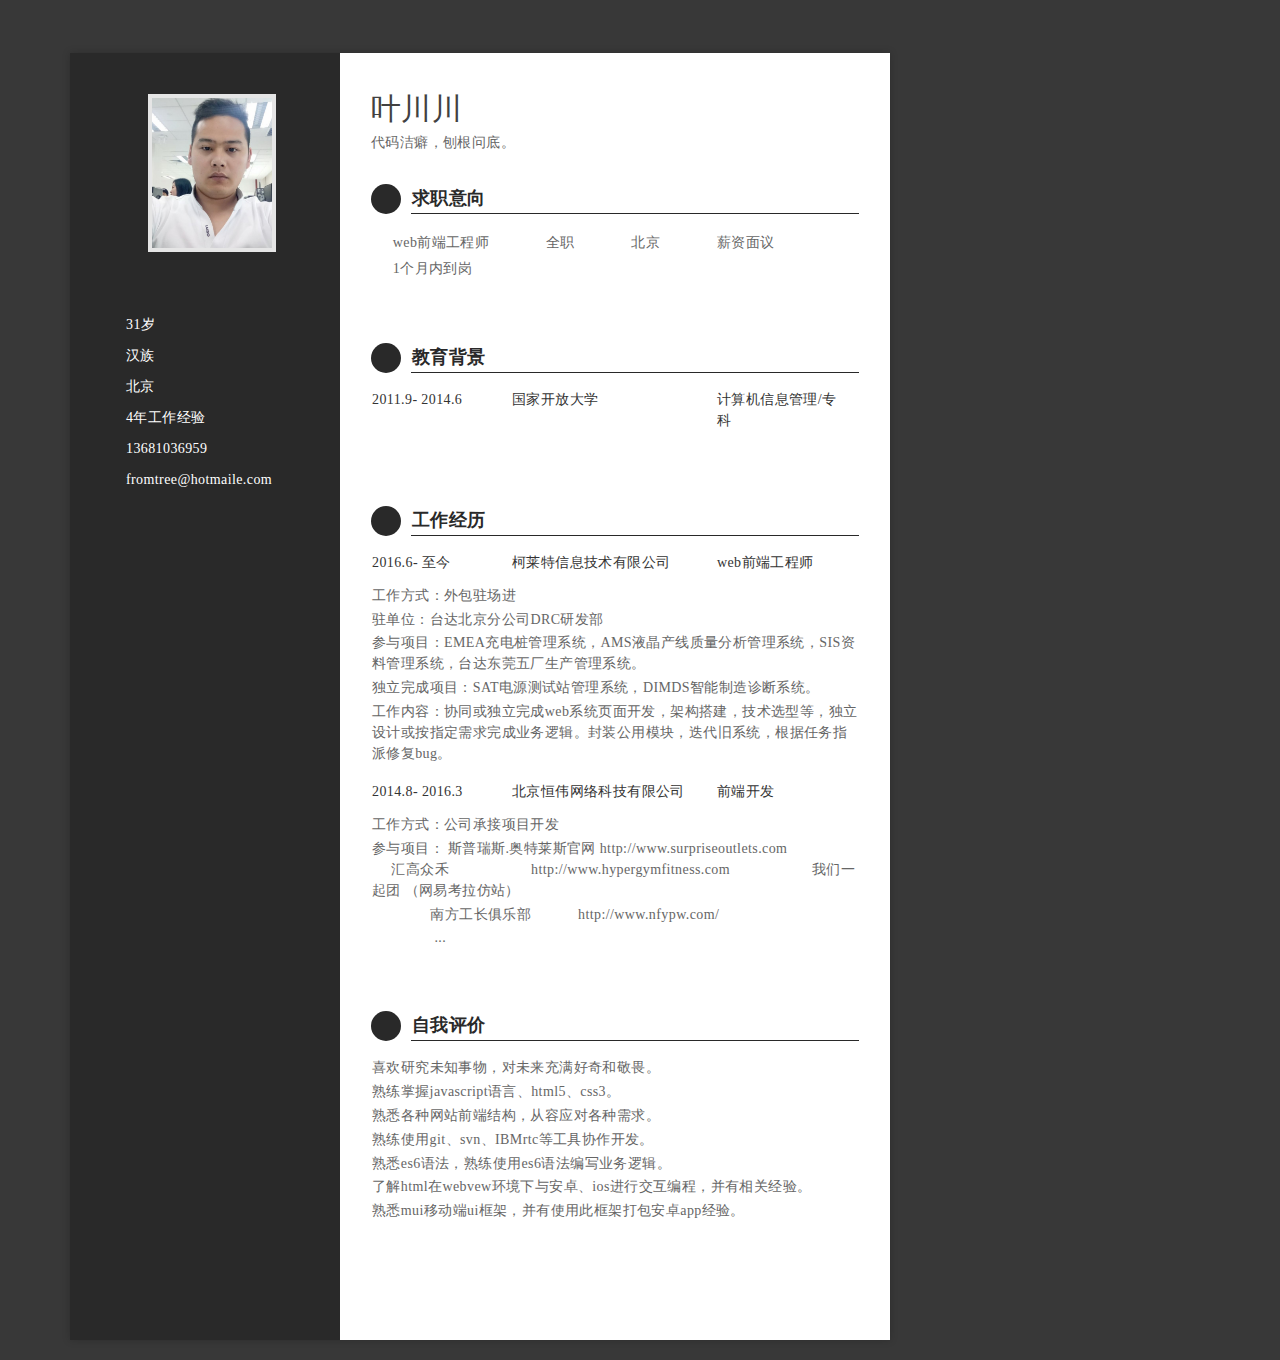
==== commit 7e4f8bf7: "sub" ====
--- a/index.html
+++ b/index.html
@@ -1,29 +1,33 @@
 <!DOCTYPE html>
 <!-- saved from url=(0052)http://www.500d.me/cvresume/4891009840/?rclid=153568 -->
-<html class="cv-preview"><head><meta http-equiv="Content-Type" content="text/html; charset=UTF-8">
-    
-    <meta name="ROBOTS" content="noindex,nofollow">
-    <meta name="robots" content="noarchive">
-    <title>前端开发-叶川川简历</title>
-
-<link href="./files/cropper.min.css" rel="stylesheet">
-<link rel="stylesheet" href="./files/layer.css">
-<link rel="stylesheet" href="./files/base.css">
-<link rel="stylesheet" href="./files/common.css">
-<link rel="stylesheet" href="./files/common(1).css">
-<link rel="stylesheet" href="./files/parts_css.css">
-
-
-
-
-
-<link rel="stylesheet" href="./files/layer(1).css" id="layui_layer_skinlayercss" style="">
-
-
-
-<link rel="stylesheet" href="./files/jm0203.css">
-    
+<html class="cv-preview">
+
+<head>
+	<meta http-equiv="Content-Type" content="text/html; charset=UTF-8">
+
+	<meta name="ROBOTS" content="noindex,nofollow">
+	<meta name="robots" content="noarchive">
+	<title>前端开发-叶川川简历</title>
+
+	<link href="./files/cropper.min.css" rel="stylesheet">
+	<link rel="stylesheet" href="./files/layer.css">
+	<link rel="stylesheet" href="./files/base.css">
+	<link rel="stylesheet" href="./files/common.css">
+	<link rel="stylesheet" href="./files/common(1).css">
+	<link rel="stylesheet" href="./files/parts_css.css">
+
+
+
+
+
+	<link rel="stylesheet" href="./files/layer(1).css" id="layui_layer_skinlayercss" style="">
+
+
+
+	<link rel="stylesheet" href="./files/jm0203.css">
+
 </head>
+
 <body class="cv-preview" style="">
 
 
@@ -33,401 +37,690 @@
 
 
 
-    <div class="wbdCv-container resume">
-        <div class="mobile-head"></div>
-        			<div class="wbdCv-baseStyle" id="resume_base" data_color="j6" data_font_name="yahei" data_font_size="14" data_line_height="0.2" data_font_type="0" resume_sort="{&quot;left&quot;:[&quot;resume_head&quot;,&quot;base_info&quot;,&quot;base_home&quot;,&quot;base_social&quot;,&quot;resume_skill&quot;,&quot;resume_hobby&quot;],&quot;top&quot;:[],&quot;right&quot;:[&quot;resume_name&quot;,&quot;resume_job_preference&quot;,&quot;resume_edu&quot;,&quot;resume_work&quot;,&quot;resume_internship&quot;,&quot;resume_volunteer&quot;,&quot;resume_project&quot;,&quot;resume_honor&quot;,&quot;resume_summary&quot;,&quot;resume_portfolio&quot;,&quot;resume_qrcode&quot;],&quot;bottom&quot;:[]}" wap_resume_sort="" template_set="{&quot;left&quot;:[{&quot;key&quot;:&quot;resume_head&quot;,&quot;isShow&quot;:true},{&quot;key&quot;:&quot;base_info&quot;,&quot;isShow&quot;:true},{&quot;key&quot;:&quot;base_home&quot;,&quot;isShow&quot;:true},{&quot;key&quot;:&quot;base_social&quot;,&quot;isShow&quot;:true},{&quot;key&quot;:&quot;resume_skill&quot;,&quot;isShow&quot;:true},{&quot;key&quot;:&quot;resume_hobby&quot;,&quot;isShow&quot;:true}],&quot;top&quot;:[],&quot;right&quot;:[{&quot;key&quot;:&quot;resume_name&quot;,&quot;isShow&quot;:true},{&quot;key&quot;:&quot;resume_job_preference&quot;,&quot;isShow&quot;:true},{&quot;key&quot;:&quot;resume_edu&quot;,&quot;isShow&quot;:true},{&quot;key&quot;:&quot;resume_work&quot;,&quot;isShow&quot;:true},{&quot;key&quot;:&quot;resume_internship&quot;,&quot;isShow&quot;:false},{&quot;key&quot;:&quot;resume_volunteer&quot;,&quot;isShow&quot;:false},{&quot;key&quot;:&quot;resume_project&quot;,&quot;isShow&quot;:false},{&quot;key&quot;:&quot;resume_honor&quot;,&quot;isShow&quot;:false},{&quot;key&quot;:&quot;resume_summary&quot;,&quot;isShow&quot;:true},{&quot;key&quot;:&quot;resume_portfolio&quot;,&quot;isShow&quot;:false},{&quot;key&quot;:&quot;resume_recoment&quot;,&quot;isShow&quot;:false},{&quot;key&quot;:&quot;resume_qrcode&quot;,&quot;isShow&quot;:false}],&quot;bottom&quot;:[]}" data_itemid="206" data-modal_margin="1">
-				<!--封面模块-->
-				
-                <!--自荐书模块-->
-				
-				<div class="wbdCv-resume clearfix" style="height: 1287px; min-height: 1160px;">
-					<div class="wbdCv-baseTop"></div>
-					<div class="wbdCv-baseLeft" id="foo"><div class="headItem moduleItem resume_sort template_css " data-size="rectangle" id="resume_head">
-							<dl>
-								<dt class="clearfix">
-									<a class="wbdfont divIconFont" for-key="resume_head"></a>
-									<span><div class="item-title module_item_title" contenteditable="false" data-placeholder="头像" data-textlang="head">头像</div></span>
-								</dt>
-								<dd class="clearfix">
-                                    
-									<div class="head-con">
-										<div class="img-preview"><img src="./files/d47daf9c-ae74-4ce5-80c8-8706d408923d.png"></div>
-									</div>
-								</dd>
-							</dl>
-						</div><div class="infoItem bInfoItem moduleItem resume_sort template_css" id="base_info">
-							<dl>
-								<dt class="clearfix">
-									<a class="wbdfont divIconFont" for-key="base_info"></a>
-									<span><div class="resume_lang module_item_title" for-key="info_title" contenteditable="false" data-placeholder="基本信息" data-placelang="baseMsg" data-textlang="baseMsg">基本信息</div></span>
-								</dt>
-								<dd class="clearfix">		
-									<div class="info-con">
-										<!-- 渲染时 从工作年限开始没有内容的 div 添加 hidden 类  身高 & 体重 要加小写单位 -->
-										<div class="info-sex info-list moduleItemList hidden" id="sex"><a class="wbdfont divIconFont" for-key="sex"></a><span class="500dtongji" data_track="-基本信息（其他）-点击模块编辑"></span></div>
-										<div class="info-age info-list moduleItemList " id="birth"><a class="wbdfont divIconFont" for-key="birth"></a><span class="500dtongji" data_track="-基本信息（其他）-点击模块编辑" data-placelang="age" data-value="1987.9" data-placeholder="生日">31岁</span></div>
-										<div class="info-nation info-list moduleItemList " id="nation"><a class="wbdfont divIconFont" for-key="nation"></a><span class="500dtongji" data_track="-基本信息（其他）-点击模块编辑">汉族</span></div>
-										<div class="info-highedu info-list moduleItemList hidden" id="education"><a class="wbdfont divIconFont" for-key="education"></a><span class="500dtongji" data_track="-基本信息（其他）-点击模块编辑" data-value=""></span></div>
-										<div class="info-marital info-list moduleItemList hidden" id="marriageStatus"><a class="wbdfont divIconFont" for-key="marriageStatus"></a><span class="500dtongji" data_track="-基本信息（其他）-点击模块编辑" data-value=""></span></div>
-										<div class="info-height info-list moduleItemList hidden" id="height"><a class="wbdfont divIconFont" for-key="height"></a><span class="500dtongji" data_track="-基本信息（其他）-点击模块编辑" data-value="">cm</span></div>
-										<div class="info-status info-list moduleItemList hidden" id="politicalStatus"><a class="wbdfont divIconFont" for-key="politicalStatus"></a><span class="500dtongji" data_track="-基本信息（其他）-点击模块编辑" data-value=""></span></div>
-										<div class="info-city info-list moduleItemList " id="city"><a class="wbdfont divIconFont" for-key="city"></a><span class="500dtongji" data_track="-基本信息（其他）-点击模块编辑" data-placelang="city" data-value="1" data-placeholder="所在城市">北京</span></div>
-										<div class="info-work info-list moduleItemList " id="jobYear"><a class="wbdfont divIconFont" for-key="jobYear"></a><span class="500dtongji" data_track="-基本信息（其他）-点击模块编辑" data-value="four">4年工作经验</span></div>
-										<div class="info-phone info-list moduleItemList " id="mobile"><a class="wbdfont divIconFont" for-key="mobile"></a><span class="500dtongji" data_track="-基本信息（其他）-点击模块编辑" data-placelang="phone" data-placeholder="联系电话">13681036959</span></div>
-										<div class="info-email info-list moduleItemList " id="email"><a class="wbdfont divIconFont" for-key="email"></a><span class="500dtongji" data_track="-基本信息（其他）-点击模块编辑" data-placelang="email" data-placeholder="电子邮箱">fromtree@hotmaile.com</span></div>
-										<div class="info-weight info-list moduleItemList hidden" id="weight"><a class="wbdfont divIconFont" for-key="weight"></a><span class="500dtongji" data_track="-基本信息（其他）-点击模块编辑" data-value="">kg</span></div>
-										<!--自定义基本信息-->
-									</div>
-								</dd>
-							</dl>
-						</div><div class="homeItem bInfoItem moduleItem resume_sort template_css hidden" data-parts="template_css" id="base_home">
-							<dl>
-								<dt class="clearfix">
-									<a class="wbdfont divIconFont" for-key="base_home"></a>
-									<span><div class="resume_lang module_item_title" for-key="base_home" contenteditable="false" data-placeholder="个人主页" data-placelang="homePage" data-textlang="homePage">个人主页</div></span>
-								</dt>
-								<dd class="clearfix">	
-									<div class="home-con">
-									</div>
-								</dd>
-							</dl>
-						</div><div class="socialItem bInfoItem moduleItem resume_sort template_css hidden" id="base_social">
-							<dl>
-								<dt class="clearfix">
-									<a class="wbdfont divIconFont" for-key="base_social"></a>
-									<span><div class="resume_lang module_item_title" for-key="base_social" contenteditable="false" data-placeholder="社交账号" data-placelang="social" data-textlang="social">社交账号</div></span>
-								</dt>
-								<dd class="clearfix">		
-									<div class="social-con">
-										<div class="social-wx social-list moduleItemList hidden"><a class="hvr-buzz" href="javascript:;" data-title="微信"></a><span>微信</span></div>
-										<div class="social-qq social-list moduleItemList hidden"><a class="hvr-buzz" href="javascript:;" data-title="QQ"></a><span>QQ</span></div>
-										<div class="social-zh social-list moduleItemList hidden"><a class="hvr-buzz" href="http://www.500d.me/cvresume/4891009840/?rclid=153568#" title="知乎"></a><span>知乎</span></div>
-										<div class="social-wb social-list moduleItemList hidden"><a class="hvr-buzz" href="http://www.500d.me/cvresume/4891009840/?rclid=153568#" title="微博"></a><span>微博</span></div>
-										<div class="social-dd social-list moduleItemList hidden"><a class="hvr-buzz" href="javascript:;" data-title="钉钉号"></a><span>钉钉号</span></div>
-									</div>										
-								</dd>
-							</dl>
-						</div><div class="skillItem baseItem moduleItem resume_sort template_css hidden" data-parts="template_css" id="resume_skill">
-							<dl>
-								<dt class="clearfix ">
-									<a class="wbdfont divIconFont" for-key="resume_skill"></a>
-									<span><div class="resume_lang module_item_title" for-key="resume_skill" contenteditable="false" data-placeholder="技能特长" data-placelang="skill" data-textlang="skill">技能特长</div></span>
-								</dt>
-								<dd class="clearfix">
-									<div class="skill-con">
-										<div class="baseItem-null" style="display:none;"><div class="baseItem-nullcon 500dtongji" data_track="-技能特长-添加我的技能特长"><i>+</i><span data-textlang="addSkills">技能特长</span></div></div>
-										<div class="skill-list moduleItemList" data-id="1409435">
-											<span class="skill-title item_title"> 人际关系 </span>
-											<span class="skill-slider item_level" data_level="good"><s><i data-skill-width="1"></i></s><span>良好</span></span>
+	<div class="wbdCv-container resume">
+		<div class="mobile-head"></div>
+		<div class="wbdCv-baseStyle" id="resume_base" data_color="j6" data_font_name="yahei" data_font_size="14" data_line_height="0.2"
+		 data_font_type="0" resume_sort="{&quot;left&quot;:[&quot;resume_head&quot;,&quot;base_info&quot;,&quot;base_home&quot;,&quot;base_social&quot;,&quot;resume_skill&quot;,&quot;resume_hobby&quot;],&quot;top&quot;:[],&quot;right&quot;:[&quot;resume_name&quot;,&quot;resume_job_preference&quot;,&quot;resume_edu&quot;,&quot;resume_work&quot;,&quot;resume_internship&quot;,&quot;resume_volunteer&quot;,&quot;resume_project&quot;,&quot;resume_honor&quot;,&quot;resume_summary&quot;,&quot;resume_portfolio&quot;,&quot;resume_qrcode&quot;],&quot;bottom&quot;:[]}"
+		 wap_resume_sort="" template_set="{&quot;left&quot;:[{&quot;key&quot;:&quot;resume_head&quot;,&quot;isShow&quot;:true},{&quot;key&quot;:&quot;base_info&quot;,&quot;isShow&quot;:true},{&quot;key&quot;:&quot;base_home&quot;,&quot;isShow&quot;:true},{&quot;key&quot;:&quot;base_social&quot;,&quot;isShow&quot;:true},{&quot;key&quot;:&quot;resume_skill&quot;,&quot;isShow&quot;:true},{&quot;key&quot;:&quot;resume_hobby&quot;,&quot;isShow&quot;:true}],&quot;top&quot;:[],&quot;right&quot;:[{&quot;key&quot;:&quot;resume_name&quot;,&quot;isShow&quot;:true},{&quot;key&quot;:&quot;resume_job_preference&quot;,&quot;isShow&quot;:true},{&quot;key&quot;:&quot;resume_edu&quot;,&quot;isShow&quot;:true},{&quot;key&quot;:&quot;resume_work&quot;,&quot;isShow&quot;:true},{&quot;key&quot;:&quot;resume_internship&quot;,&quot;isShow&quot;:false},{&quot;key&quot;:&quot;resume_volunteer&quot;,&quot;isShow&quot;:false},{&quot;key&quot;:&quot;resume_project&quot;,&quot;isShow&quot;:false},{&quot;key&quot;:&quot;resume_honor&quot;,&quot;isShow&quot;:false},{&quot;key&quot;:&quot;resume_summary&quot;,&quot;isShow&quot;:true},{&quot;key&quot;:&quot;resume_portfolio&quot;,&quot;isShow&quot;:false},{&quot;key&quot;:&quot;resume_recoment&quot;,&quot;isShow&quot;:false},{&quot;key&quot;:&quot;resume_qrcode&quot;,&quot;isShow&quot;:false}],&quot;bottom&quot;:[]}"
+		 data_itemid="206" data-modal_margin="1">
+			<!--封面模块-->
+
+			<!--自荐书模块-->
+
+			<div class="wbdCv-resume clearfix" style="height: 1287px; min-height: 1160px;">
+				<div class="wbdCv-baseTop"></div>
+				<div class="wbdCv-baseLeft" id="foo">
+					<div class="headItem moduleItem resume_sort template_css " data-size="rectangle" id="resume_head">
+						<dl>
+							<dt class="clearfix">
+								<a class="wbdfont divIconFont" for-key="resume_head"></a>
+								<span>
+									<div class="item-title module_item_title" contenteditable="false" data-placeholder="头像" data-textlang="head">头像</div>
+								</span>
+							</dt>
+							<dd class="clearfix">
+
+								<div class="head-con">
+									<div class="img-preview">
+										<img src="./files/d47daf9c-ae74-4ce5-80c8-8706d408923d.png">
+									</div>
+								</div>
+							</dd>
+						</dl>
+					</div>
+					<div class="infoItem bInfoItem moduleItem resume_sort template_css" id="base_info">
+						<dl>
+							<dt class="clearfix">
+								<a class="wbdfont divIconFont" for-key="base_info"></a>
+								<span>
+									<div class="resume_lang module_item_title" for-key="info_title" contenteditable="false" data-placeholder="基本信息" data-placelang="baseMsg"
+									 data-textlang="baseMsg">基本信息</div>
+								</span>
+							</dt>
+							<dd class="clearfix">
+								<div class="info-con">
+									<!-- 渲染时 从工作年限开始没有内容的 div 添加 hidden 类  身高 & 体重 要加小写单位 -->
+									<div class="info-sex info-list moduleItemList hidden" id="sex">
+										<a class="wbdfont divIconFont" for-key="sex"></a>
+										<span class="500dtongji" data_track="-基本信息（其他）-点击模块编辑"></span>
+									</div>
+									<div class="info-age info-list moduleItemList " id="birth">
+										<a class="wbdfont divIconFont" for-key="birth"></a>
+										<span class="500dtongji" data_track="-基本信息（其他）-点击模块编辑" data-placelang="age" data-value="1987.9" data-placeholder="生日">31岁</span>
+									</div>
+									<div class="info-nation info-list moduleItemList " id="nation">
+										<a class="wbdfont divIconFont" for-key="nation"></a>
+										<span class="500dtongji" data_track="-基本信息（其他）-点击模块编辑">汉族</span>
+									</div>
+									<div class="info-highedu info-list moduleItemList hidden" id="education">
+										<a class="wbdfont divIconFont" for-key="education"></a>
+										<span class="500dtongji" data_track="-基本信息（其他）-点击模块编辑" data-value=""></span>
+									</div>
+									<div class="info-marital info-list moduleItemList hidden" id="marriageStatus">
+										<a class="wbdfont divIconFont" for-key="marriageStatus"></a>
+										<span class="500dtongji" data_track="-基本信息（其他）-点击模块编辑" data-value=""></span>
+									</div>
+									<div class="info-height info-list moduleItemList hidden" id="height">
+										<a class="wbdfont divIconFont" for-key="height"></a>
+										<span class="500dtongji" data_track="-基本信息（其他）-点击模块编辑" data-value="">cm</span>
+									</div>
+									<div class="info-status info-list moduleItemList hidden" id="politicalStatus">
+										<a class="wbdfont divIconFont" for-key="politicalStatus"></a>
+										<span class="500dtongji" data_track="-基本信息（其他）-点击模块编辑" data-value=""></span>
+									</div>
+									<div class="info-city info-list moduleItemList " id="city">
+										<a class="wbdfont divIconFont" for-key="city"></a>
+										<span class="500dtongji" data_track="-基本信息（其他）-点击模块编辑" data-placelang="city" data-value="1" data-placeholder="所在城市">北京</span>
+									</div>
+									<div class="info-work info-list moduleItemList " id="jobYear">
+										<a class="wbdfont divIconFont" for-key="jobYear"></a>
+										<span class="500dtongji" data_track="-基本信息（其他）-点击模块编辑" data-value="four">4年工作经验</span>
+									</div>
+									<div class="info-phone info-list moduleItemList " id="mobile">
+										<a class="wbdfont divIconFont" for-key="mobile"></a>
+										<span class="500dtongji" data_track="-基本信息（其他）-点击模块编辑" data-placelang="phone" data-placeholder="联系电话">13681036959</span>
+									</div>
+									<div class="info-email info-list moduleItemList " id="email">
+										<a class="wbdfont divIconFont" for-key="email"></a>
+										<span class="500dtongji" data_track="-基本信息（其他）-点击模块编辑" data-placelang="email" data-placeholder="电子邮箱">fromtree@hotmaile.com</span>
+									</div>
+									<div class="info-weight info-list moduleItemList hidden" id="weight">
+										<a class="wbdfont divIconFont" for-key="weight"></a>
+										<span class="500dtongji" data_track="-基本信息（其他）-点击模块编辑" data-value="">kg</span>
+									</div>
+									<!--自定义基本信息-->
+								</div>
+							</dd>
+						</dl>
+					</div>
+					<div class="homeItem bInfoItem moduleItem resume_sort template_css hidden" data-parts="template_css" id="base_home">
+						<dl>
+							<dt class="clearfix">
+								<a class="wbdfont divIconFont" for-key="base_home"></a>
+								<span>
+									<div class="resume_lang module_item_title" for-key="base_home" contenteditable="false" data-placeholder="个人主页" data-placelang="homePage"
+									 data-textlang="homePage">个人主页</div>
+								</span>
+							</dt>
+							<dd class="clearfix">
+								<div class="home-con">
+								</div>
+							</dd>
+						</dl>
+					</div>
+					<div class="socialItem bInfoItem moduleItem resume_sort template_css hidden" id="base_social">
+						<dl>
+							<dt class="clearfix">
+								<a class="wbdfont divIconFont" for-key="base_social"></a>
+								<span>
+									<div class="resume_lang module_item_title" for-key="base_social" contenteditable="false" data-placeholder="社交账号"
+									 data-placelang="social" data-textlang="social">社交账号</div>
+								</span>
+							</dt>
+							<dd class="clearfix">
+								<div class="social-con">
+									<div class="social-wx social-list moduleItemList hidden">
+										<a class="hvr-buzz" href="javascript:;" data-title="微信"></a>
+										<span>微信</span>
+									</div>
+									<div class="social-qq social-list moduleItemList hidden">
+										<a class="hvr-buzz" href="javascript:;" data-title="QQ"></a>
+										<span>QQ</span>
+									</div>
+									<div class="social-zh social-list moduleItemList hidden">
+										<a class="hvr-buzz" href="http://www.500d.me/cvresume/4891009840/?rclid=153568#" title="知乎"></a>
+										<span>知乎</span>
+									</div>
+									<div class="social-wb social-list moduleItemList hidden">
+										<a class="hvr-buzz" href="http://www.500d.me/cvresume/4891009840/?rclid=153568#" title="微博"></a>
+										<span>微博</span>
+									</div>
+									<div class="social-dd social-list moduleItemList hidden">
+										<a class="hvr-buzz" href="javascript:;" data-title="钉钉号"></a>
+										<span>钉钉号</span>
+									</div>
+								</div>
+							</dd>
+						</dl>
+					</div>
+					<div class="skillItem baseItem moduleItem resume_sort template_css hidden" data-parts="template_css" id="resume_skill">
+						<dl>
+							<dt class="clearfix ">
+								<a class="wbdfont divIconFont" for-key="resume_skill"></a>
+								<span>
+									<div class="resume_lang module_item_title" for-key="resume_skill" contenteditable="false" data-placeholder="技能特长"
+									 data-placelang="skill" data-textlang="skill">技能特长</div>
+								</span>
+							</dt>
+							<dd class="clearfix">
+								<div class="skill-con">
+									<div class="baseItem-null" style="display:none;">
+										<div class="baseItem-nullcon 500dtongji" data_track="-技能特长-添加我的技能特长">
+											<i>+</i>
+											<span data-textlang="addSkills">技能特长</span>
 										</div>
-										<div class="skill-list moduleItemList" data-id="1409436">
-											<span class="skill-title item_title"> 英语口语 </span>
-											<span class="skill-slider item_level" data_level="advanced"><s><i data-skill-width="1"></i></s><span>熟练</span></span>
+									</div>
+									<div class="skill-list moduleItemList" data-id="1409435">
+										<span class="skill-title item_title"> 人际关系 </span>
+										<span class="skill-slider item_level" data_level="good">
+											<s>
+												<i data-skill-width="1"></i>
+											</s>
+											<span>良好</span>
+										</span>
+									</div>
+									<div class="skill-list moduleItemList" data-id="1409436">
+										<span class="skill-title item_title"> 英语口语 </span>
+										<span class="skill-slider item_level" data_level="advanced">
+											<s>
+												<i data-skill-width="1"></i>
+											</s>
+											<span>熟练</span>
+										</span>
+									</div>
+									<div class="skill-list moduleItemList" data-id="1409437">
+										<span class="skill-title item_title"> 法学口语 </span>
+										<span class="skill-slider item_level" data_level="advanced">
+											<s>
+												<i data-skill-width="1"></i>
+											</s>
+											<span>熟练</span>
+										</span>
+									</div>
+									<div class="skill-list moduleItemList" data-id="1409438">
+										<span class="skill-title item_title"> 演讲与口才 </span>
+										<span class="skill-slider item_level" data_level="good">
+											<s>
+												<i data-skill-width="1"></i>
+											</s>
+											<span>良好</span>
+										</span>
+									</div>
+									<div class="skill-list moduleItemList" data-id="1409439">
+										<span class="skill-title item_title"> 团队协作 </span>
+										<span class="skill-slider item_level" data_level="advanced">
+											<s>
+												<i data-skill-width="1"></i>
+											</s>
+											<span>熟练</span>
+										</span>
+									</div>
+								</div>
+							</dd>
+						</dl>
+					</div>
+					<div class="hobbyItem baseItem moduleItem resume_sort template_css hidden" data-parts="template_css" id="resume_hobby">
+						<dl>
+							<dt class="clearfix ">
+								<a class="wbdfont divIconFont" for-key="resume_hobby"></a>
+								<span>
+									<div class="resume_lang module_item_title" for-key="resume_hobby" contenteditable="false" data-placeholder="兴趣爱好"
+									 data-placelang="hobby" data-textlang="hobby">兴趣爱好</div>
+								</span>
+							</dt>
+							<dd class="clearfix">
+								<div class="hobby-con">
+									<div class="baseItem-null" style="display:none;">
+										<div class="baseItem-nullcon 500dtongji" data_track="-兴趣爱好-添加我的兴趣爱好">
+											<i>+</i>
+											<span data-textlang="addHobby">兴趣爱好</span>
 										</div>
-										<div class="skill-list moduleItemList" data-id="1409437">
-											<span class="skill-title item_title"> 法学口语 </span>
-											<span class="skill-slider item_level" data_level="advanced"><s><i data-skill-width="1"></i></s><span>熟练</span></span>
+									</div>
+									<div class="hobby-list moduleItemList" data-id="34247" id="1a4d145a299f8f1ca4c89f52f3bd9343">
+										<a class="wbdfont divIconFont" for-key="1a4d145a299f8f1ca4c89f52f3bd9343"></a>
+										<span class="hobby-title item_title"> 台球 </span>
+									</div>
+									<div class="hobby-list moduleItemList" data-id="34248" id="7a2222a7106719a11d6a3ca329706cfb">
+										<a class="wbdfont divIconFont" for-key="7a2222a7106719a11d6a3ca329706cfb"></a>
+										<span class="hobby-title item_title"> 骑行 </span>
+									</div>
+									<div class="hobby-list moduleItemList" data-id="34249" id="08251a8167321f85d366b620027d93c7">
+										<a class="wbdfont divIconFont" for-key="08251a8167321f85d366b620027d93c7"></a>
+										<span class="hobby-title item_title"> 旅游 </span>
+									</div>
+									<div class="hobby-list moduleItemList" data-id="34250" id="b22b180276d4ea7beb9c7777b401c1f5">
+										<a class="wbdfont divIconFont" for-key="b22b180276d4ea7beb9c7777b401c1f5"></a>
+										<span class="hobby-title item_title"> 阅读 </span>
+									</div>
+									<div class="hobby-list moduleItemList" data-id="34251" id="97c1962d0766d2ea361ef46893e029c7">
+										<a class="wbdfont divIconFont" for-key="97c1962d0766d2ea361ef46893e029c7"></a>
+										<span class="hobby-title item_title"> 电影 </span>
+									</div>
+								</div>
+							</dd>
+						</dl>
+					</div>
+					<!--头像模块-->
+
+					<!--基本信息模块-->
+
+					<!--个人主页模块-->
+
+					<!--社交账号模块-->
+
+					<!--技能特长模块-->
+
+					<!--兴趣爱好模块-->
+
+					<!--添加自定义模块-->
+					<div class="baseItem-null addCustomItem" style="display:none;">
+						<div class="baseItem-nullcon 500dtongji" data_track="--添加自定义模块">
+							<i>+</i>
+							<span data-textlang="custom"></span>
+						</div>
+					</div>
+				</div>
+				<div class="wbdCv-baseRight" id="bar">
+					<div class="nameItem bInfoItem moduleItem resume_sort template_css" id="resume_name">
+						<dl>
+							<dt class="clearfix">
+								<a class="wbdfont divIconFont" for-key="resume_name"></a>
+								<span>
+									<div class="item-title module_item_title" contenteditable="false" data-placeholder="姓名">姓名</div>
+								</span>
+							</dt>
+							<dd class="clearfix">
+								<div class="name-con">
+									<div class="name resume_lang 500dtongji" data_track="-基本信息（名字）-点击模块编辑" for-key="name" contenteditable="false" data-placeholder="你的名字"
+									 data-placelang="name">叶川川</div>
+									<div class="500dtongji resume_tag hidden" data_track="-基本信息（名字）-点击模块编辑"></div>
+									<div class="word resume_lang 500dtongji" data_track="-基本信息（名字）-点击模块编辑" for-key="word" contenteditable="false" data-placeholder="一句话介绍自己，告诉HR为什么选择你而不是别人"
+									 data-placelang="word">代码洁癖，刨根问底。</div>
+								</div>
+							</dd>
+						</dl>
+					</div>
+					<div class="inteItem baseItem moduleItem resume_sort template_css " data-parts="template_css" id="resume_job_preference">
+						<dl>
+							<dt class="clearfix ">
+								<a class="wbdfont divIconFont" for-key="resume_job_preference"></a>
+								<span>
+									<div class="resume_lang module_item_title" for-key="resume_job_preference" contenteditable="false" data-placeholder="求职意向"
+									 data-placelang="job" data-textlang="job">求职意向</div>
+								</span>
+							</dt>
+							<dd class="clearfix">
+								<div class="inte-con">
+									<div data_track="-求职意向-点击模块编辑" class="500dtongji inte-job inte-list moduleItemList " id="jobFunction">
+										<a class="wbdfont divIconFont" for-key="jobFunction"></a>
+										<span data-placeholder="意向岗位" data-placelang="jobFun"> web前端工程师</span>
+										<a href="javascript:;" class="delete"></a>
+									</div>
+									<div data_track="-求职意向-点击模块编辑" class="500dtongji inte-type inte-list moduleItemList " id="jobType">
+										<a class="wbdfont divIconFont" for-key="jobType"></a>
+										<span data-value="fullTime" data-placeholder="职业类型" data-placelang="jobType">全职</span>
+										<a href="javascript:;" class="delete"></a>
+									</div>
+									<div data_track="-求职意向-点击模块编辑" class="500dtongji inte-city inte-list moduleItemList " id="jobCity">
+										<a class="wbdfont divIconFont" for-key="jobCity"></a>
+										<span data-placeholder="意向城市" data-value="1" data-placelang="jobCity">北京</span>
+										<a href="javascript:;" class="delete"></a>
+									</div>
+									<div data_track="-求职意向-点击模块编辑" class="500dtongji inte-price inte-list moduleItemList " id="jobSalary">
+										<a class="wbdfont divIconFont" for-key="jobSalary"></a>
+										<span data-placeholder="薪资要求" data-placelang="jobSalary">薪资面议</span>
+										<a href="javascript:;" class="delete job"></a>
+									</div>
+									<div data_track="-求职意向-点击模块编辑" class="500dtongji inte-time inte-list moduleItemList " id="jobTime">
+										<a class="wbdfont divIconFont" for-key="jobTime"></a>
+										<span data-value="withinOneMonth" data-placeholder="入职时间" data-placelang="jobTime">1个月内到岗</span>
+										<a href="javascript:;" class="delete"></a>
+									</div>
+								</div>
+							</dd>
+						</dl>
+					</div>
+					<div class="eduItem baseItem timeItem moduleItem resume_sort template_css " data-parts="template_css" id="resume_edu">
+						<dl>
+							<dt class="clearfix ">
+								<a class="wbdfont divIconFont" for-key="resume_edu"></a>
+								<span>
+									<div class="resume_lang module_item_title" for-key="resume_edu" contenteditable="false" data-placeholder="教育背景" data-placelang="edu"
+									 data-textlang="edu">教育背景</div>
+								</span>
+							</dt>
+							<dd class="clearfix">
+								<div class="dd-content moduleItemList" data-id="516274">
+									<div class="dd-title clearfix ">
+										<span class="time">
+											<div contenteditable="false" data-placeholder="设置时间" data-placelang="time">
+												<i class="time-start">2011.9</i>-
+												<i class="time-end">2014.6</i>
+											</div>
+										</span>
+										<span class="company">
+											<div contenteditable="false" data-placeholder="填写学校名称" data-placelang="school">国家开放大学</div>
+										</span>
+										<span class="post">
+											<div contenteditable="false" data-placeholder="填写专业名称" data-placelang="major">计算机信息管理/专科</div>
+										</span>
+									</div>
+									<div class="dd-text clearfix  ">
+										<div class="resume_lang resume_content" contenteditable="false" for-key="exper_content" data-placelang="description"></div>
+										<a class="delete-child"></a>
+									</div>
+								</div>
+							</dd>
+						</dl>
+					</div>
+					<div class="experItem baseItem timeItem moduleItem resume_sort template_css " data-parts="template_css" id="resume_work">
+						<dl>
+							<dt class="clearfix ">
+								<a class="wbdfont divIconFont" for-key="resume_work"></a>
+								<span>
+									<div class="resume_lang module_item_title" for-key="resume_work" contenteditable="false" data-placeholder="工作经验"
+									 data-placelang="exper" data-textlang="exper">工作经历
+										<br>
+									</div>
+								</span>
+							</dt>
+							<dd class="clearfix">
+								<div class="dd-content moduleItemList" data-id="555730">
+									<div class="dd-title clearfix ">
+										<span class="time">
+											<div contenteditable="false" data-placeholder="设置时间" data-placelang="time">
+												<i class="time-start">2016.6</i>-
+												<i class="time-end">至今</i>
+											</div>
+										</span>
+										<span class="company">
+											<div contenteditable="false" data-placeholder="填写公司名称" data-placelang="organization">柯莱特信息技术有限公司</div>
+										</span>
+										<span class="post">
+											<div contenteditable="false" data-placeholder="填写职位名称" data-placelang="JobTitle"> web前端工程师</div>
+										</span>
+									</div>
+									<div class="dd-text clearfix ">
+										<div class="resume_lang resume_content" contenteditable="false" for-key="exper_content" data-placeholder="详细描述你的职责范围、工作任务及取得的成绩，工作经验的时间采取倒叙形式，最近经历写在前面，描述尽量具体简洁，工作经验的描述与目标岗位的招聘要求尽量匹配，用词精准，"
+										 data-placelang="description">工作方式：外包驻场进
+											<div>驻单位：台达北京分公司DRC研发部</div>
+											<div>参与项目：EMEA充电桩管理系统，AMS液晶产线质量分析管理系统，SIS资料管理系统，台达东莞五厂生产管理系统。</div>
+											<div>独立完成项目：SAT电源测试站管理系统，DIMDS智能制造诊断系统。</div>
+											<div>工作内容：协同或独立完成web系统页面开发，架构搭建，技术选型等，独立设计或按指定需求完成业务逻辑。封装公用模块，迭代旧系统，根据任务指派修复bug。</div>
 										</div>
-										<div class="skill-list moduleItemList" data-id="1409438">
-											<span class="skill-title item_title"> 演讲与口才 </span>
-											<span class="skill-slider item_level" data_level="good"><s><i data-skill-width="1"></i></s><span>良好</span></span>
+										<a class="delete-child"></a>
+									</div>
+								</div>
+								<div class="dd-content moduleItemList" data-id="">
+									<div class="dd-title clearfix ">
+										<span class="time">
+											<div contenteditable="false" data-placeholder="设置时间" data-placelang="time">
+												<i class="time-start">2014.8</i>-
+												<i class="time-end">2016.3</i>
+											</div>
+										</span>
+										<span class="company">
+											<div contenteditable="false" data-placeholder="填写公司名称" data-placelang="organization">北京恒伟网络科技有限公司</div>
+										</span>
+										<span class="post">
+											<div contenteditable="false" data-placeholder="填写职位名称" data-placelang="JobTitle">前端开发</div>
+										</span>
+									</div>
+									<div class="dd-text clearfix ">
+										<div class="resume_lang resume_content" contenteditable="false" for-key="exper_content" data-placeholder="详细描述你的职责范围、工作任务及取得的成绩，工作经验的时间采取倒叙形式，最近经历写在前面，描述尽量具体简洁，工作经验的描述与目标岗位的招聘要求尽量匹配，用词精准，"
+										 data-placelang="description">工作方式：公司承接项目开发
+											<div>参与项目：
+												<span style="letter-spacing: 0.4px;">斯普瑞斯.奥特莱斯官网&nbsp;http://www.surpriseoutlets.com&nbsp; &nbsp; &nbsp; &nbsp; &nbsp; &nbsp; &nbsp; &nbsp; &nbsp;
+													&nbsp; &nbsp; &nbsp;汇高众禾&nbsp; &nbsp; &nbsp; &nbsp; &nbsp; &nbsp; &nbsp; &nbsp; &nbsp; &nbsp; &nbsp;http://www.hypergymfitness.com&nbsp;
+													&nbsp; &nbsp; &nbsp; &nbsp; &nbsp; &nbsp; &nbsp; &nbsp; &nbsp; &nbsp;我们一起团 （网易考拉仿站）&nbsp; &nbsp; &nbsp; &nbsp;
+													&nbsp; &nbsp; &nbsp; &nbsp;&nbsp;</span>
+											</div>
+											<div>
+												<span style="letter-spacing: 0.4px;">&nbsp; &nbsp; &nbsp; &nbsp; &nbsp; &nbsp; &nbsp; &nbsp;南方工长俱乐部&nbsp; &nbsp; &nbsp; &nbsp; &nbsp; &nbsp;&nbsp;http://www.nfypw.com/&nbsp;
+													&nbsp; &nbsp; &nbsp; &nbsp; &nbsp; &nbsp; &nbsp; &nbsp;</span>
+											</div>
+											<div>
+												<span style="letter-spacing: 0.4px;">&nbsp; &nbsp; &nbsp; &nbsp; &nbsp; &nbsp; &nbsp; &nbsp; ...</span>
+											</div>
 										</div>
-										<div class="skill-list moduleItemList" data-id="1409439">
-											<span class="skill-title item_title"> 团队协作 </span>
-											<span class="skill-slider item_level" data_level="advanced"><s><i data-skill-width="1"></i></s><span>熟练</span></span>
+										<a class="delete-child"></a>
+									</div>
+								</div>
+							</dd>
+						</dl>
+					</div>
+					<div class="intexperItem baseItem timeItem moduleItem resume_sort template_css hidden" data-parts="template_css" id="resume_internship">
+						<dl>
+							<dt class="clearfix ">
+								<a class="wbdfont divIconFont" for-key="resume_internship"></a>
+								<span>
+									<div class="resume_lang module_item_title" for-key="resume_internship" contenteditable="false" data-placeholder="实习经历"
+									 data-placelang="intexper" data-textlang="intexper">实习经验</div>
+								</span>
+							</dt>
+							<dd class="clearfix">
+								<div class="dd-content moduleItemList" data-id="153567">
+									<div class="dd-title clearfix ">
+										<span class="time">
+											<div contenteditable="false" data-placeholder="设置时间" data-placelang="time">
+												<i class="time-start">2017.1</i>-
+												<i class="time-end">至今</i>
+											</div>
+										</span>
+										<span class="company">
+											<div contenteditable="false" data-placeholder="填写公司名称" data-placelang="organization"></div>
+										</span>
+										<span class="post">
+											<div contenteditable="false" data-placeholder="填写职位名称" data-placelang="JobTitle"></div>
+										</span>
+									</div>
+									<div class="dd-text clearfix ">
+										<div class="resume_lang resume_content" contenteditable="false" for-key="exper_content" data-placeholder="此项为非必选项，根据实际情况选择，实习经验的时间采取倒叙形式，最近经历写在前面，实习经验的描述与目标岗位的招聘要求尽量匹配，用词精准，实习成果尽量以数据来呈现，突出个人成果以及 做出的贡献，描述尽量具体简洁。"
+										 data-placelang="description"></div>
+										<a class="delete-child"></a>
+									</div>
+								</div>
+							</dd>
+						</dl>
+					</div>
+					<div class="volexperItem baseItem timeItem moduleItem resume_sort template_css hidden" data-parts="template_css" id="resume_volunteer">
+						<dl>
+							<dt class="clearfix hidden">
+								<a class="wbdfont divIconFont" for-key="resume_volunteer"></a>
+								<span>
+									<div class="resume_lang module_item_title" for-key="resume_volunteer" contenteditable="false" data-placeholder="志愿者经历"
+									 data-placelang="volexper" data-textlang="volexper"></div>
+								</span>
+							</dt>
+							<dd class="clearfix">
+								<div class="dd-content moduleItemList">
+									<div class="dd-title clearfix">
+										<span class="time">
+											<div contenteditable="false" data-placeholder="设置时间" data-placelang="time"></div>
+										</span>
+										<span class="company">
+											<div contenteditable="false" data-placeholder="填写单位信息" data-placelang="organization"></div>
+										</span>
+										<span class="post">
+											<div contenteditable="false" data-placeholder="填写角色名称" data-placelang="JobTitle"></div>
+										</span>
+									</div>
+									<div class="dd-text clearfix">
+										<div class="resume_lang resume_content" contenteditable="false" for-key="exper_content" data-placeholder="此项为非必选项，根据实际情况选择， 如果你的工作经验略显单薄，那么志愿者经验则能够帮助你在有限的条件下丰富你的简历，使你距离名企更进一步。"
+										 data-placelang="description"></div>
+										<a class="delete-child"></a>
+									</div>
+								</div>
+							</dd>
+						</dl>
+					</div>
+					<div class="proexperItem baseItem timeItem moduleItem resume_sort template_css hidden" data-parts="template_css" id="resume_project">
+						<dl>
+							<dt class="clearfix ">
+								<a class="wbdfont divIconFont" for-key="resume_project"></a>
+								<span>
+									<div class="resume_lang module_item_title" for-key="resume_project" contenteditable="false" data-placeholder="项目经验"
+									 data-placelang="proexper" data-textlang="proexper">社会实践
+										<br>
+									</div>
+								</span>
+							</dt>
+							<dd class="clearfix">
+								<div class="dd-content moduleItemList" data-id="121387">
+									<div class="dd-title clearfix ">
+										<span class="time">
+											<div contenteditable="false" data-placeholder="设置时间" data-placelang="time">
+												<i class="time-start">2009.6</i>-
+												<i class="time-end">2010.10</i>
+											</div>
+										</span>
+										<span class="company">
+											<div contenteditable="false" data-placeholder="填写项目名称" data-placelang="organization">“联想杯”乔布大学首届营销策划大赛</div>
+										</span>
+										<span class="post">
+											<div contenteditable="false" data-placeholder="填写角色名称" data-placelang="JobTitle">团队负责人</div>
+										</span>
+									</div>
+									<div class="dd-text clearfix ">
+										<div class="resume_lang resume_content" contenteditable="false" for-key="exper_content" data-placeholder="描述你参加的项目负责的工作内容，内容清晰，突出重点，如项目描述、项目职责、项目业绩"
+										 data-placelang="description">招募组员，组建团队，领导小组成员参加营销策划大赛&nbsp;设计调研问卷，在校内发放并回收78份，分析调研数据，撰写调研报告&nbsp;根据调研结果，设计校园营销方案</div>
+										<a class="delete-child"></a>
+									</div>
+								</div>
+							</dd>
+						</dl>
+					</div>
+					<div class="honorItem baseItem moduleItem descItem resume_sort template_css hidden" data-parts="template_css" id="resume_honor">
+						<dl>
+							<dt class="clearfix ">
+								<a class="wbdfont divIconFont" for-key="resume_honor"></a>
+								<span>
+									<div class="resume_lang module_item_title" for-key="resume_honor" contenteditable="false" data-placeholder="荣誉奖项"
+									 data-placelang="honor" data-textlang="honor">
+										技能证书
+										<br>
+									</div>
+								</span>
+							</dt>
+							<dd class="clearfix">
+								<div class="dd-content moduleItemList">
+									<div class="dd-text clearfix">
+										<div class="resume_lang resume_content" contenteditable="false" for-key="honor_content" data-placeholder="详细描述你所获得的奖项荣誉，时间倒叙，与目标岗位相关性强的写在前面，只写有代表性的奖项即可，同年或同类别的奖项可进行适当合并。"
+										 data-placelang="description">大学英语四级证书，日常口语交流熟练，读写能力良好&nbsp;熟练使用office办公软件</div>
+									</div>
+								</div>
+							</dd>
+						</dl>
+					</div>
+					<div class="evalItem baseItem moduleItem descItem resume_sort template_css " data-parts="template_css" id="resume_summary">
+						<dl>
+							<dt class="clearfix ">
+								<a class="wbdfont divIconFont" for-key="resume_summary"></a>
+								<span>
+									<div class="resume_lang module_item_title" for-key="resume_summary" contenteditable="false" data-placeholder="自我评价"
+									 data-placelang="self" data-textlang="self">自我评价</div>
+								</span>
+							</dt>
+							<dd class="clearfix">
+								<div class="dd-content moduleItemList">
+									<div class="dd-text clearfix">
+										<div class="resume_lang resume_content" contenteditable="false" for-key="summary_content" data-placeholder="篇幅不要太长，注意结合简历整体的美观度，如果真的有很多话要说，建议以求职信的形式附上。自我评价应做到突出自身符合目标岗位要求的“卖点”，避免过多使用形容词，而应该通过数据及实例来对自身价值进行深化。"
+										 data-placelang="description">喜欢研究未知事物，对未来充满好奇和敬畏。
+											<div>熟练掌握javascript语言、html5、css3。</div>
+											<div>熟悉各种网站前端结构，从容应对各种需求。</div>
+											<div>熟练使用git、svn、IBMrtc等工具协作开发。</div>
+											<div>熟悉es6语法，熟练使用es6语法编写业务逻辑。</div>
+											<!-- <div>熟练掌握node.js和koa框架，协助后台编写接口。</div> -->
+											<div>了解html在webvew环境下与安卓、ios进行交互编程，并有相关经验。</div>
+											<!-- <div>熟悉react技术栈，可独立配置react开发环境进行开发。</div> -->
+											<div>熟悉mui移动端ui框架，并有使用此框架打包安卓app经验。</div>
 										</div>
 									</div>
-								</dd>
-							</dl>
-						</div><div class="hobbyItem baseItem moduleItem resume_sort template_css hidden" data-parts="template_css" id="resume_hobby">
-							<dl>
-								<dt class="clearfix ">
-									<a class="wbdfont divIconFont" for-key="resume_hobby"></a>
-									<span><div class="resume_lang module_item_title" for-key="resume_hobby" contenteditable="false" data-placeholder="兴趣爱好" data-placelang="hobby" data-textlang="hobby">兴趣爱好</div></span>
-								</dt>
-								<dd class="clearfix">
-									<div class="hobby-con">
-										<div class="baseItem-null" style="display:none;"><div class="baseItem-nullcon 500dtongji" data_track="-兴趣爱好-添加我的兴趣爱好"><i>+</i><span data-textlang="addHobby">兴趣爱好</span></div></div>
-										<div class="hobby-list moduleItemList" data-id="34247" id="1a4d145a299f8f1ca4c89f52f3bd9343">
-                                            <a class="wbdfont divIconFont" for-key="1a4d145a299f8f1ca4c89f52f3bd9343"></a>
-                                            <span class="hobby-title item_title"> 台球 </span>
-                                        </div>
-										<div class="hobby-list moduleItemList" data-id="34248" id="7a2222a7106719a11d6a3ca329706cfb">
-                                            <a class="wbdfont divIconFont" for-key="7a2222a7106719a11d6a3ca329706cfb"></a>
-                                            <span class="hobby-title item_title"> 骑行  </span>
-                                        </div>
-										<div class="hobby-list moduleItemList" data-id="34249" id="08251a8167321f85d366b620027d93c7">
-                                            <a class="wbdfont divIconFont" for-key="08251a8167321f85d366b620027d93c7"></a>
-                                            <span class="hobby-title item_title"> 旅游 </span>
-                                        </div>
-										<div class="hobby-list moduleItemList" data-id="34250" id="b22b180276d4ea7beb9c7777b401c1f5">
-                                            <a class="wbdfont divIconFont" for-key="b22b180276d4ea7beb9c7777b401c1f5"></a>
-                                            <span class="hobby-title item_title"> 阅读 </span>
-                                        </div>
-										<div class="hobby-list moduleItemList" data-id="34251" id="97c1962d0766d2ea361ef46893e029c7">
-                                            <a class="wbdfont divIconFont" for-key="97c1962d0766d2ea361ef46893e029c7"></a>
-                                            <span class="hobby-title item_title"> 电影 </span>
-                                        </div>
-									</div>									
-								</dd>
-							</dl>
+								</div>
+							</dd>
+						</dl>
+					</div>
+					<div class="workItem baseItem moduleItem resume_sort template_css hidden" data-parts="template_css" id="resume_portfolio">
+						<dl>
+							<dt class="clearfix ">
+								<a class="wbdfont divIconFont" for-key="resume_portfolio"></a>
+								<span>
+									<div class="resume_lang module_item_title" for-key="resume_portfolio" data-placeholder="作品展示" data-placelang="portfolio"
+									 data-textlang="portfolio">作品展示</div>
+								</span>
+							</dt>
+							<dd class="clearfix">
+								<div class="work-con">
+									<div class="baseItem-null" style="display:none;">
+										<div class="baseItem-nullcon">
+											<i>+</i>
+											<span data-textlang="addPortfolio">添加作品</span>
+										</div>
+									</div>
+									<div class="work-con-img clearfix">
+									</div>
+									<div class="work-con-link clearfix">
+									</div>
+								</div>
+							</dd>
+						</dl>
+					</div>
+					<div class="ewmItem baseItem moduleItem resume_sort template_css hidden" data-parts="template_css" id="resume_qrcode">
+						<dl>
+							<dt class="clearfix">
+								<a class="wbdfont divIconFont" for-key="resume_qrcode"></a>
+								<span>
+									<div class="resume_lang module_item_title" for-key="resume_qrcode" data-placeholder="二维码" data-placelang="code" data-textlang="code">二维码</div>
+								</span>
+							</dt>
+							<dd class="clearfix moduleItemList">
+								<div class="ewm-con">
+									<span>
+										<img class="qrImg" src="./files/7173f22d-c3df-4e07-97ae-ab4abac5310b.png" width="196">
+									</span>
+									<div class="resume_content" contenteditable="false" data-placeholder="感谢您的阅读，扫一扫查看我的手机简历" data-placelang="ewm" data-textlang="ewm">感谢您的阅读，扫一扫查看我的手机简历</div>
+								</div>
+							</dd>
+						</dl>
+					</div>
+					<!--姓名一句话模块-->
+
+					<!--求职意向模块-->
+
+					<!--教育背景模块-->
+
+					<!--工作经历模块-->
+
+					<!--实习经历模块-->
+
+					<!--志愿者经历模块-->
+
+					<!--项目经验模块-->
+
+					<!--荣誉奖项模块-->
+
+					<!--自我评价模块-->
+
+					<!--作品展示模块-->
+
+					<!--手机二维码模块-->
+
+					<!--添加自定义模块-->
+					<div class="baseItem-null addCustomItem" style="display:none;">
+						<div class="baseItem-nullcon 500dtongji" data_track="">
+							<i>+</i>
+							<span data-textlang="custom"></span>
 						</div>
-						<!--头像模块-->
-						
-						<!--基本信息模块-->
-						
-						<!--个人主页模块-->
-						
-						<!--社交账号模块-->
-																				
-						<!--技能特长模块-->
-						
-						<!--兴趣爱好模块-->
-						
-						<!--添加自定义模块-->
-						<div class="baseItem-null addCustomItem" style="display:none;"><div class="baseItem-nullcon 500dtongji" data_track="--添加自定义模块"><i>+</i><span data-textlang="custom"></span></div></div>
-					</div>
-					<div class="wbdCv-baseRight" id="bar"><div class="nameItem bInfoItem moduleItem resume_sort template_css" id="resume_name">
-							<dl>
-								<dt class="clearfix">
-									<a class="wbdfont divIconFont" for-key="resume_name"></a>
-									<span><div class="item-title module_item_title" contenteditable="false" data-placeholder="姓名">姓名</div></span>
-								</dt>
-								<dd class="clearfix">	
-									<div class="name-con">
-										<div class="name resume_lang 500dtongji" data_track="-基本信息（名字）-点击模块编辑" for-key="name" contenteditable="false" data-placeholder="你的名字" data-placelang="name">叶川川</div>
-										<div class="500dtongji resume_tag hidden" data_track="-基本信息（名字）-点击模块编辑"></div>
-										<div class="word resume_lang 500dtongji" data_track="-基本信息（名字）-点击模块编辑" for-key="word" contenteditable="false" data-placeholder="一句话介绍自己，告诉HR为什么选择你而不是别人" data-placelang="word">代码洁癖，刨根问底。</div>
-									</div>
-								</dd>
-							</dl>
-						</div><div class="inteItem baseItem moduleItem resume_sort template_css " data-parts="template_css" id="resume_job_preference">
-							<dl>
-								<dt class="clearfix ">
-									<a class="wbdfont divIconFont" for-key="resume_job_preference"></a>
-									<span><div class="resume_lang module_item_title" for-key="resume_job_preference" contenteditable="false" data-placeholder="求职意向" data-placelang="job" data-textlang="job">求职意向</div></span>
-								</dt>
-								<dd class="clearfix">
-									<div class="inte-con">
-										<div data_track="-求职意向-点击模块编辑" class="500dtongji inte-job inte-list moduleItemList " id="jobFunction"><a class="wbdfont divIconFont" for-key="jobFunction"></a><span data-placeholder="意向岗位" data-placelang="jobFun"> web前端工程师</span><a href="javascript:;" class="delete"></a></div>
-										<div data_track="-求职意向-点击模块编辑" class="500dtongji inte-type inte-list moduleItemList " id="jobType"><a class="wbdfont divIconFont" for-key="jobType"></a><span data-value="fullTime" data-placeholder="职业类型" data-placelang="jobType">全职</span><a href="javascript:;" class="delete"></a></div>
-										<div data_track="-求职意向-点击模块编辑" class="500dtongji inte-city inte-list moduleItemList " id="jobCity"><a class="wbdfont divIconFont" for-key="jobCity"></a><span data-placeholder="意向城市" data-value="1" data-placelang="jobCity">北京</span><a href="javascript:;" class="delete"></a></div>
-										<div data_track="-求职意向-点击模块编辑" class="500dtongji inte-price inte-list moduleItemList " id="jobSalary"><a class="wbdfont divIconFont" for-key="jobSalary"></a><span data-placeholder="薪资要求" data-placelang="jobSalary">薪资面议</span><a href="javascript:;" class="delete job"></a></div>
-										<div data_track="-求职意向-点击模块编辑" class="500dtongji inte-time inte-list moduleItemList " id="jobTime"><a class="wbdfont divIconFont" for-key="jobTime"></a><span data-value="withinOneMonth" data-placeholder="入职时间" data-placelang="jobTime">1个月内到岗</span><a href="javascript:;" class="delete"></a></div>
-									</div>
-								</dd>
-							</dl>
-						</div><div class="eduItem baseItem timeItem moduleItem resume_sort template_css " data-parts="template_css" id="resume_edu">
-							<dl>
-								<dt class="clearfix ">
-									<a class="wbdfont divIconFont" for-key="resume_edu"></a>
-									<span><div class="resume_lang module_item_title" for-key="resume_edu" contenteditable="false" data-placeholder="教育背景" data-placelang="edu" data-textlang="edu">教育背景</div></span>
-								</dt>
-								<dd class="clearfix">
-									<div class="dd-content moduleItemList" data-id="516274">
-										<div class="dd-title clearfix ">
-											<span class="time"><div contenteditable="false" data-placeholder="设置时间" data-placelang="time"><i class="time-start">2011.9</i>-<i class="time-end">2014.6</i></div></span>
-											<span class="company"><div contenteditable="false" data-placeholder="填写学校名称" data-placelang="school">国家开放大学</div></span>
-											<span class="post"><div contenteditable="false" data-placeholder="填写专业名称" data-placelang="major">计算机信息管理/专科</div></span>
-										</div>
-										<div class="dd-text clearfix  ">
-											<div class="resume_lang resume_content" contenteditable="false" for-key="exper_content" data-placelang="description"></div>
-											<a class="delete-child"></a>
-										</div>
-									</div>
-								</dd>
-							</dl>
-						</div><div class="experItem baseItem timeItem moduleItem resume_sort template_css " data-parts="template_css" id="resume_work">
-							<dl>
-								<dt class="clearfix ">
-									<a class="wbdfont divIconFont" for-key="resume_work"></a>
-									<span><div class="resume_lang module_item_title" for-key="resume_work" contenteditable="false" data-placeholder="工作经验" data-placelang="exper" data-textlang="exper">工作经历<br></div></span>
-								</dt>
-								<dd class="clearfix">
-									<div class="dd-content moduleItemList" data-id="555730">
-										<div class="dd-title clearfix ">
-											<span class="time"><div contenteditable="false" data-placeholder="设置时间" data-placelang="time"><i class="time-start">2016.6</i>-<i class="time-end">至今</i></div></span>
-											<span class="company"><div contenteditable="false" data-placeholder="填写公司名称" data-placelang="organization">柯莱特信息技术有限公司</div></span>
-											<span class="post"><div contenteditable="false" data-placeholder="填写职位名称" data-placelang="JobTitle">														web前端工程师</div></span>
-										</div>
-										<div class="dd-text clearfix ">
-											<div class="resume_lang resume_content" contenteditable="false" for-key="exper_content" data-placeholder="详细描述你的职责范围、工作任务及取得的成绩，工作经验的时间采取倒叙形式，最近经历写在前面，描述尽量具体简洁，工作经验的描述与目标岗位的招聘要求尽量匹配，用词精准，" data-placelang="description">工作方式：外包驻场进<div>驻单位：台达北京分公司DRC研发部</div><div>参与项目：EMEA充电桩管理系统，AMS液晶产线质量分析管理系统，SIS资料管理系统，台达东莞五厂生产管理系统。</div><div>独立完成项目：SAT电源测试站管理系统，DIMDS智能制造诊断系统。</div><div>工作内容：协同或独立完成web系统页面开发，架构搭建，技术选型等，独立设计或按指定需求完成业务逻辑。封装公用模块，迭代旧系统，根据任务指派修复bug。</div></div>
-											<a class="delete-child"></a>
-										</div>
-									</div>
-									<div class="dd-content moduleItemList" data-id="">
-										<div class="dd-title clearfix ">
-											<span class="time"><div contenteditable="false" data-placeholder="设置时间" data-placelang="time"><i class="time-start">2014.8</i>-<i class="time-end">2016.3</i></div></span>
-											<span class="company"><div contenteditable="false" data-placeholder="填写公司名称" data-placelang="organization">北京恒伟网络科技有限公司</div></span>
-											<span class="post"><div contenteditable="false" data-placeholder="填写职位名称" data-placelang="JobTitle">前端开发</div></span>
-										</div>
-										<div class="dd-text clearfix ">
-											<div class="resume_lang resume_content" contenteditable="false" for-key="exper_content" data-placeholder="详细描述你的职责范围、工作任务及取得的成绩，工作经验的时间采取倒叙形式，最近经历写在前面，描述尽量具体简洁，工作经验的描述与目标岗位的招聘要求尽量匹配，用词精准，" data-placelang="description">工作方式：公司承接项目开发<div>参与项目：<span style="letter-spacing: 0.4px;">斯普瑞斯.奥特莱斯官网&nbsp;http://www.surpriseoutlets.com&nbsp; &nbsp; &nbsp; &nbsp; &nbsp; &nbsp; &nbsp; &nbsp; &nbsp; &nbsp; &nbsp; &nbsp;汇高众禾&nbsp; &nbsp; &nbsp; &nbsp; &nbsp; &nbsp; &nbsp; &nbsp; &nbsp; &nbsp; &nbsp;http://www.hypergymfitness.com&nbsp; &nbsp; &nbsp; &nbsp; &nbsp; &nbsp; &nbsp; &nbsp; &nbsp; &nbsp; &nbsp;我们一起团 （网易考拉仿站）&nbsp; &nbsp; &nbsp; &nbsp; &nbsp; &nbsp; &nbsp; &nbsp;&nbsp;</span></div><div><span style="letter-spacing: 0.4px;">&nbsp; &nbsp; &nbsp; &nbsp; &nbsp; &nbsp; &nbsp; &nbsp;南方工长俱乐部&nbsp; &nbsp; &nbsp; &nbsp; &nbsp; &nbsp;&nbsp;http://www.nfypw.com/&nbsp; &nbsp; &nbsp; &nbsp; &nbsp; &nbsp; &nbsp; &nbsp; &nbsp;</span></div><div><span style="letter-spacing: 0.4px;">&nbsp; &nbsp; &nbsp; &nbsp; &nbsp; &nbsp; &nbsp; &nbsp; ...</span></div></div>
-											<a class="delete-child"></a>
-										</div>
-									</div>
-								</dd>
-							</dl>
-						</div><div class="intexperItem baseItem timeItem moduleItem resume_sort template_css hidden" data-parts="template_css" id="resume_internship">
-							<dl>
-								<dt class="clearfix ">
-									<a class="wbdfont divIconFont" for-key="resume_internship"></a>
-									<span><div class="resume_lang module_item_title" for-key="resume_internship" contenteditable="false" data-placeholder="实习经历" data-placelang="intexper" data-textlang="intexper">实习经验</div></span>
-								</dt>
-								<dd class="clearfix">
-									<div class="dd-content moduleItemList" data-id="153567">
-										<div class="dd-title clearfix ">
-											<span class="time"><div contenteditable="false" data-placeholder="设置时间" data-placelang="time"><i class="time-start">2017.1</i>-<i class="time-end">至今</i></div></span>
-											<span class="company"><div contenteditable="false" data-placeholder="填写公司名称" data-placelang="organization">五百丁人民医院</div></span>
-											<span class="post"><div contenteditable="false" data-placeholder="填写职位名称" data-placelang="JobTitle">实习医生</div></span>
-										</div>
-										<div class="dd-text clearfix ">
-											<div class="resume_lang resume_content" contenteditable="false" for-key="exper_content" data-placeholder="此项为非必选项，根据实际情况选择，实习经验的时间采取倒叙形式，最近经历写在前面，实习经验的描述与目标岗位的招聘要求尽量匹配，用词精准，实习成果尽量以数据来呈现，突出个人成果以及 做出的贡献，描述尽量具体简洁。" data-placelang="description">实习期间，先后在心内科、消化、儿科、内分泌、呼吸、肾内、普外、脑外、骨外、妇产等科室实习。经过近一年的认真实习，积累了很多的临床经验，熟悉和掌握了各科常见疾病的诊疗常规及治疗原则，能够正规全面系统的进行体格检查、及时完成医疗文件书写，了解常用药物的剂量及用法;多次参加危重症患者的抢救，进行了专业的“三基”培训，实习期间可独立分管病人，能够与带教老师达成共识，得到了医院领导及老师的肯定，并在实习结束时被医院评为“优秀实习生”。</div>
-											<a class="delete-child"></a>
-										</div>
-									</div>
-								</dd>
-							</dl>
-						</div><div class="volexperItem baseItem timeItem moduleItem resume_sort template_css hidden" data-parts="template_css" id="resume_volunteer">
-							<dl>
-								<dt class="clearfix hidden">
-									<a class="wbdfont divIconFont" for-key="resume_volunteer"></a>
-									<span><div class="resume_lang module_item_title" for-key="resume_volunteer" contenteditable="false" data-placeholder="志愿者经历" data-placelang="volexper" data-textlang="volexper"></div></span>
-								</dt>
-								<dd class="clearfix">
-                                        <div class="dd-content moduleItemList">
-                                            <div class="dd-title clearfix">
-                                                <span class="time"><div contenteditable="false" data-placeholder="设置时间" data-placelang="time"></div></span>
-                                                <span class="company"><div contenteditable="false" data-placeholder="填写单位信息" data-placelang="organization"></div></span>
-                                                <span class="post"><div contenteditable="false" data-placeholder="填写角色名称" data-placelang="JobTitle"></div></span>
-                                            </div>
-                                            <div class="dd-text clearfix">
-                                                <div class="resume_lang resume_content" contenteditable="false" for-key="exper_content" data-placeholder="此项为非必选项，根据实际情况选择， 如果你的工作经验略显单薄，那么志愿者经验则能够帮助你在有限的条件下丰富你的简历，使你距离名企更进一步。" data-placelang="description"></div>
-                                                <a class="delete-child"></a>
-                                            </div>
-                                        </div>
-								</dd>
-							</dl>
-						</div><div class="proexperItem baseItem timeItem moduleItem resume_sort template_css hidden" data-parts="template_css" id="resume_project">
-							<dl>								
-								<dt class="clearfix ">
-									<a class="wbdfont divIconFont" for-key="resume_project"></a>
-									<span><div class="resume_lang module_item_title" for-key="resume_project" contenteditable="false" data-placeholder="项目经验" data-placelang="proexper" data-textlang="proexper">社会实践<br></div></span>
-								</dt>
-								<dd class="clearfix">
-									<div class="dd-content moduleItemList" data-id="121387">
-										<div class="dd-title clearfix ">
-											<span class="time"><div contenteditable="false" data-placeholder="设置时间" data-placelang="time"><i class="time-start">2009.6</i>-<i class="time-end">2010.10</i></div></span>
-											<span class="company"><div contenteditable="false" data-placeholder="填写项目名称" data-placelang="organization">“联想杯”乔布大学首届营销策划大赛</div></span>
-											<span class="post"><div contenteditable="false" data-placeholder="填写角色名称" data-placelang="JobTitle">团队负责人</div></span>
-										</div>
-										<div class="dd-text clearfix ">
-											<div class="resume_lang resume_content" contenteditable="false" for-key="exper_content" data-placeholder="描述你参加的项目负责的工作内容，内容清晰，突出重点，如项目描述、项目职责、项目业绩" data-placelang="description">招募组员，组建团队，领导小组成员参加营销策划大赛&nbsp;设计调研问卷，在校内发放并回收78份，分析调研数据，撰写调研报告&nbsp;根据调研结果，设计校园营销方案</div>
-											<a class="delete-child"></a>
-										</div>
-									</div>
-								</dd>									
-							</dl>
-						</div><div class="honorItem baseItem moduleItem descItem resume_sort template_css hidden" data-parts="template_css" id="resume_honor">
-							<dl>
-								<dt class="clearfix ">
-									<a class="wbdfont divIconFont" for-key="resume_honor"></a>
-									<span><div class="resume_lang module_item_title" for-key="resume_honor" contenteditable="false" data-placeholder="荣誉奖项" data-placelang="honor" data-textlang="honor">
-技能证书<br></div></span>
-								</dt>
-								<dd class="clearfix">
-									<div class="dd-content moduleItemList">
-										<div class="dd-text clearfix">
-											<div class="resume_lang resume_content" contenteditable="false" for-key="honor_content" data-placeholder="详细描述你所获得的奖项荣誉，时间倒叙，与目标岗位相关性强的写在前面，只写有代表性的奖项即可，同年或同类别的奖项可进行适当合并。" data-placelang="description">大学英语四级证书，日常口语交流熟练，读写能力良好&nbsp;熟练使用office办公软件</div>
-										</div>
-									</div>									
-								</dd>
-							</dl>
-						</div><div class="evalItem baseItem moduleItem descItem resume_sort template_css " data-parts="template_css" id="resume_summary">
-							<dl>
-								<dt class="clearfix ">
-									<a class="wbdfont divIconFont" for-key="resume_summary"></a>
-									<span><div class="resume_lang module_item_title" for-key="resume_summary" contenteditable="false" data-placeholder="自我评价" data-placelang="self" data-textlang="self">自我评价</div></span>
-								</dt>
-								<dd class="clearfix">		
-									<div class="dd-content moduleItemList">
-										<div class="dd-text clearfix">
-											<div class="resume_lang resume_content" contenteditable="false" for-key="summary_content" data-placeholder="篇幅不要太长，注意结合简历整体的美观度，如果真的有很多话要说，建议以求职信的形式附上。自我评价应做到突出自身符合目标岗位要求的“卖点”，避免过多使用形容词，而应该通过数据及实例来对自身价值进行深化。" data-placelang="description">喜欢研究未知事物，对未来充满好奇和敬畏。<div>熟练掌握javascript语言、html5、css3。</div><div>熟悉各种网站前端结构，从容应对各种需求。</div><div>熟练使用git、svn、IBMrtc等工具协作开发。</div><div>熟悉es6语法，熟练使用es6语法编写业务逻辑。</div><div>熟练掌握node.js和koa框架，协助后台编写接口。</div><div>了解html在webvew环境下与安卓、ios进行交互编程，并有相关经验。</div><div>熟悉react技术栈，可独立配置react开发环境进行开发。</div><div>熟悉mui移动端ui框架，并有使用此框架打包安卓app经验。</div></div>
-										</div>
-									</div>									
-								</dd>
-							</dl>
-						</div><div class="workItem baseItem moduleItem resume_sort template_css hidden" data-parts="template_css" id="resume_portfolio">
-							<dl>
-								<dt class="clearfix ">
-									<a class="wbdfont divIconFont" for-key="resume_portfolio"></a>
-									<span><div class="resume_lang module_item_title" for-key="resume_portfolio" data-placeholder="作品展示" data-placelang="portfolio" data-textlang="portfolio">作品展示</div></span>
-								</dt>
-								<dd class="clearfix">
-									<div class="work-con">
-										<div class="baseItem-null" style="display:none;"><div class="baseItem-nullcon"><i>+</i><span data-textlang="addPortfolio">添加作品</span></div></div>
-                                    		<div class="work-con-img clearfix">
-											</div>
-											<div class="work-con-link clearfix">
-                                            </div>
-									</div>
-								</dd>
-							</dl>
-						</div><div class="ewmItem baseItem moduleItem resume_sort template_css hidden" data-parts="template_css" id="resume_qrcode">
-							<dl>
-								<dt class="clearfix">
-									<a class="wbdfont divIconFont" for-key="resume_qrcode"></a>
-									<span><div class="resume_lang module_item_title" for-key="resume_qrcode" data-placeholder="二维码" data-placelang="code" data-textlang="code">二维码</div></span>
-								</dt>
-								<dd class="clearfix moduleItemList">
-									<div class="ewm-con">
-										<span><img class="qrImg" src="./files/7173f22d-c3df-4e07-97ae-ab4abac5310b.png" width="196"></span>
-                                        <div class="resume_content" contenteditable="false" data-placeholder="感谢您的阅读，扫一扫查看我的手机简历" data-placelang="ewm" data-textlang="ewm">感谢您的阅读，扫一扫查看我的手机简历</div>
-									</div>									
-								</dd>
-							</dl>
-						</div>
-						<!--姓名一句话模块-->
-																			
-						<!--求职意向模块-->
-						
-                        <!--教育背景模块-->
-						
-						<!--工作经历模块-->
-						
-						<!--实习经历模块-->
-						
-						<!--志愿者经历模块-->
-						
-						<!--项目经验模块-->
-						
-						<!--荣誉奖项模块-->
-						
-						<!--自我评价模块-->
-						
-						<!--作品展示模块-->
-						
-						<!--手机二维码模块-->
-						
-						<!--添加自定义模块-->
-						<div class="baseItem-null addCustomItem" style="display:none;"><div class="baseItem-nullcon 500dtongji" data_track=""><i>+</i><span data-textlang="custom"></span></div></div>
-					</div>
-					<div class="wbdCv-baseBottom"></div>					
+					</div>
 				</div>
+				<div class="wbdCv-baseBottom"></div>
 			</div>
-			
-
-
-        
-    </div>
-
-	
-
-
-
-
-
-
-
-
-</body></html>+		</div>
+
+
+
+
+	</div>
+
+
+
+
+
+
+
+
+
+
+</body>
+
+</html>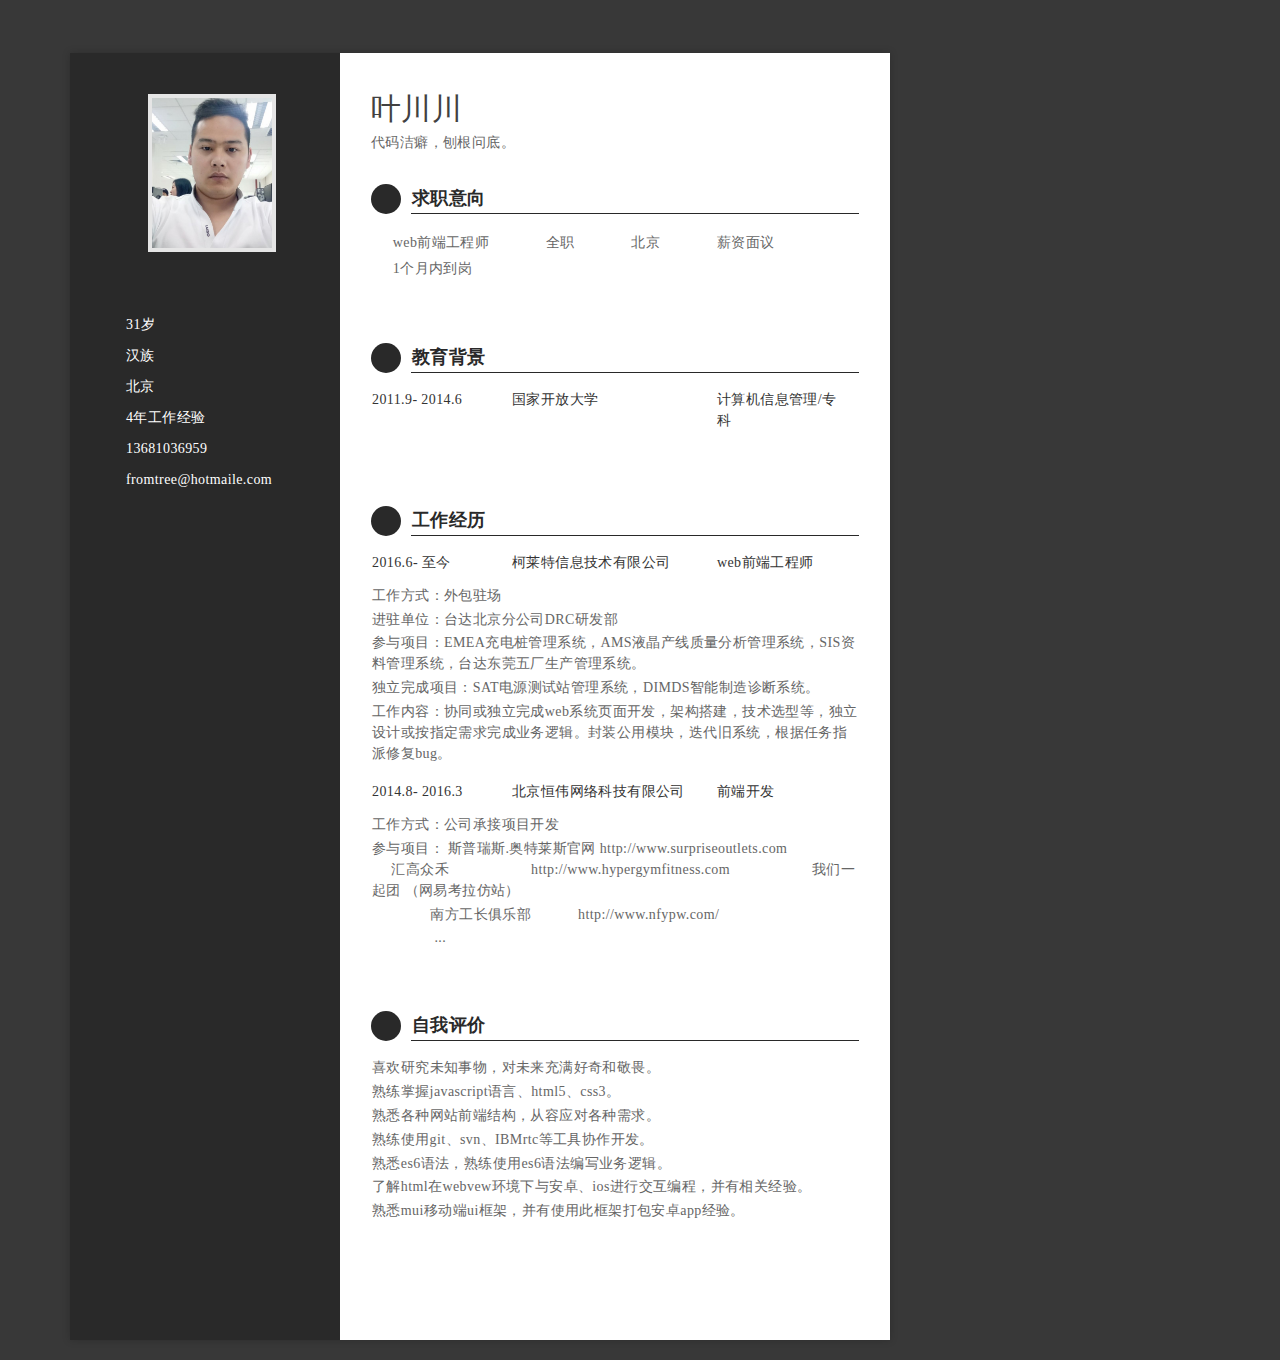
==== commit 9ec85fe4: "change" ====
--- a/index.html
+++ b/index.html
@@ -432,8 +432,8 @@
 									</div>
 									<div class="dd-text clearfix ">
 										<div class="resume_lang resume_content" contenteditable="false" for-key="exper_content" data-placeholder="详细描述你的职责范围、工作任务及取得的成绩，工作经验的时间采取倒叙形式，最近经历写在前面，描述尽量具体简洁，工作经验的描述与目标岗位的招聘要求尽量匹配，用词精准，"
-										 data-placelang="description">工作方式：外包驻场进
-											<div>驻单位：台达北京分公司DRC研发部</div>
+										 data-placelang="description">工作方式：外包驻场
+											<div>进驻单位：台达北京分公司DRC研发部</div>
 											<div>参与项目：EMEA充电桩管理系统，AMS液晶产线质量分析管理系统，SIS资料管理系统，台达东莞五厂生产管理系统。</div>
 											<div>独立完成项目：SAT电源测试站管理系统，DIMDS智能制造诊断系统。</div>
 											<div>工作内容：协同或独立完成web系统页面开发，架构搭建，技术选型等，独立设计或按指定需求完成业务逻辑。封装公用模块，迭代旧系统，根据任务指派修复bug。</div>
